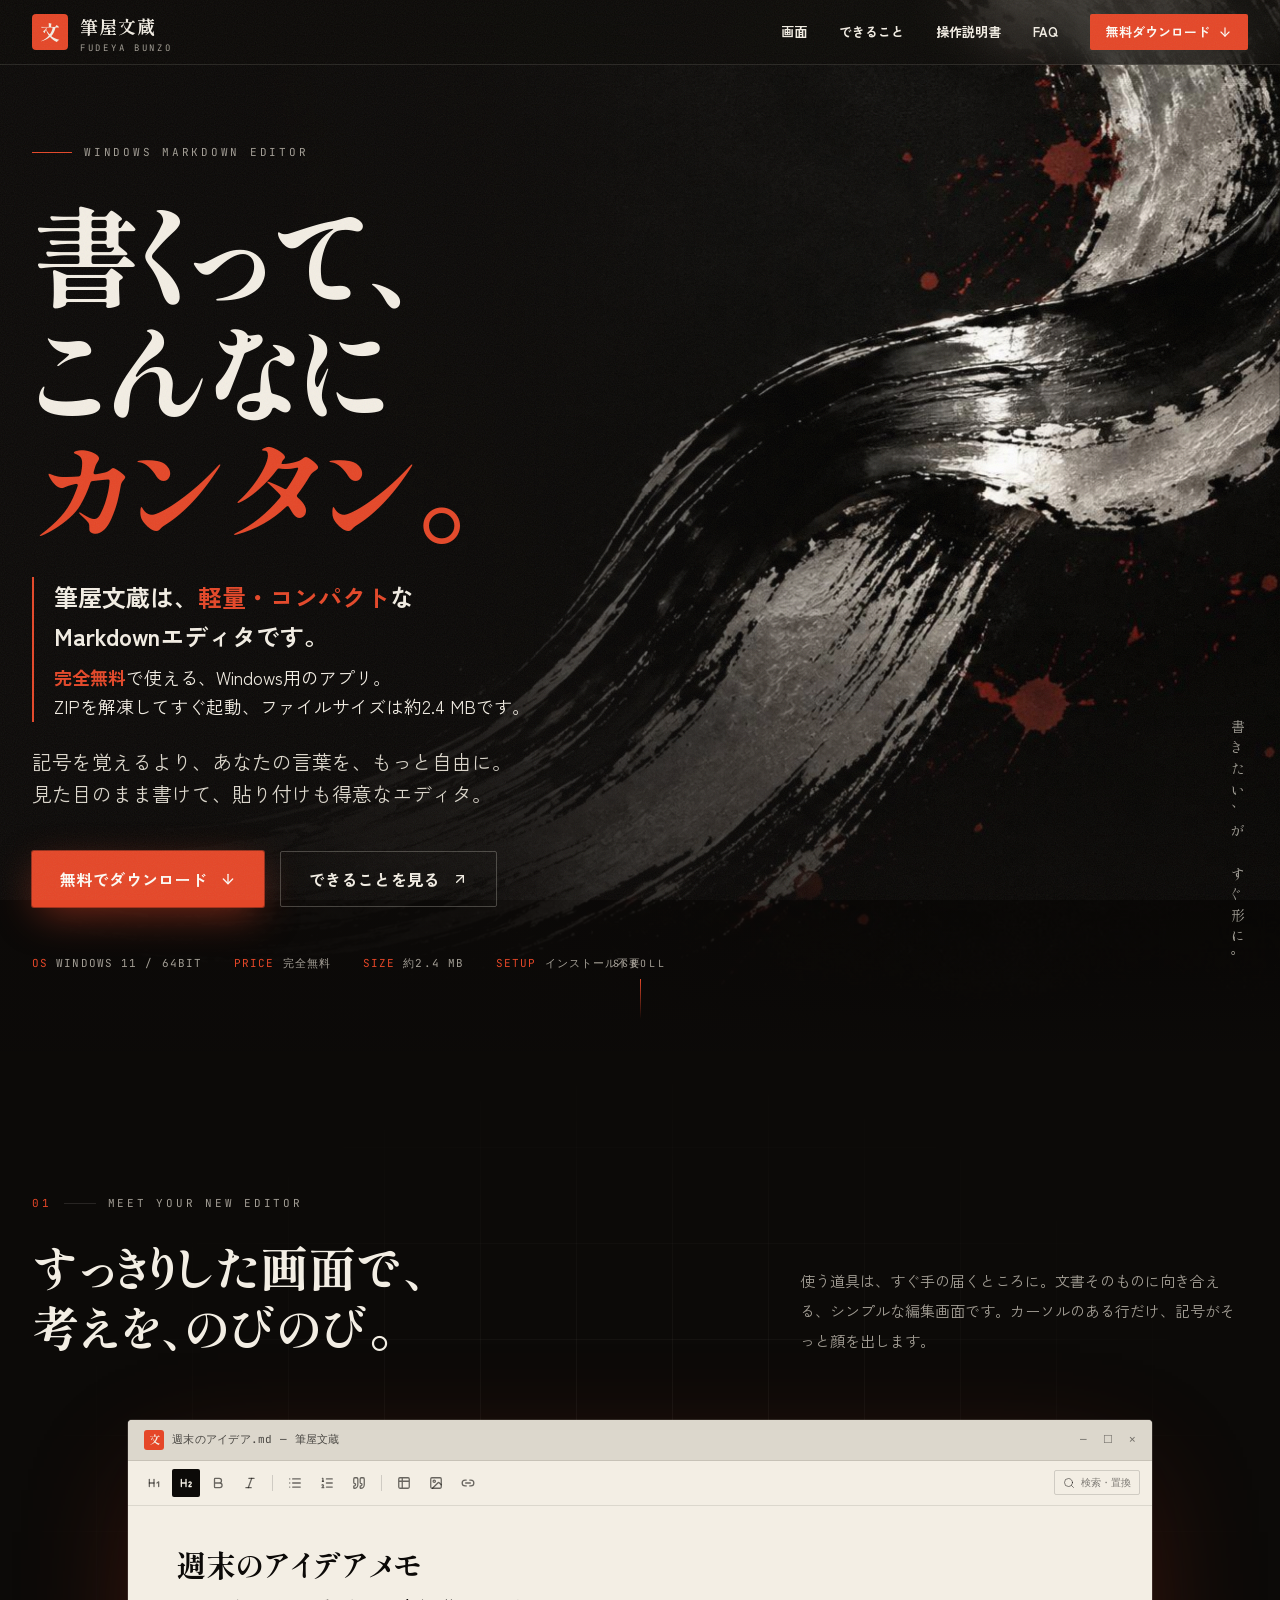
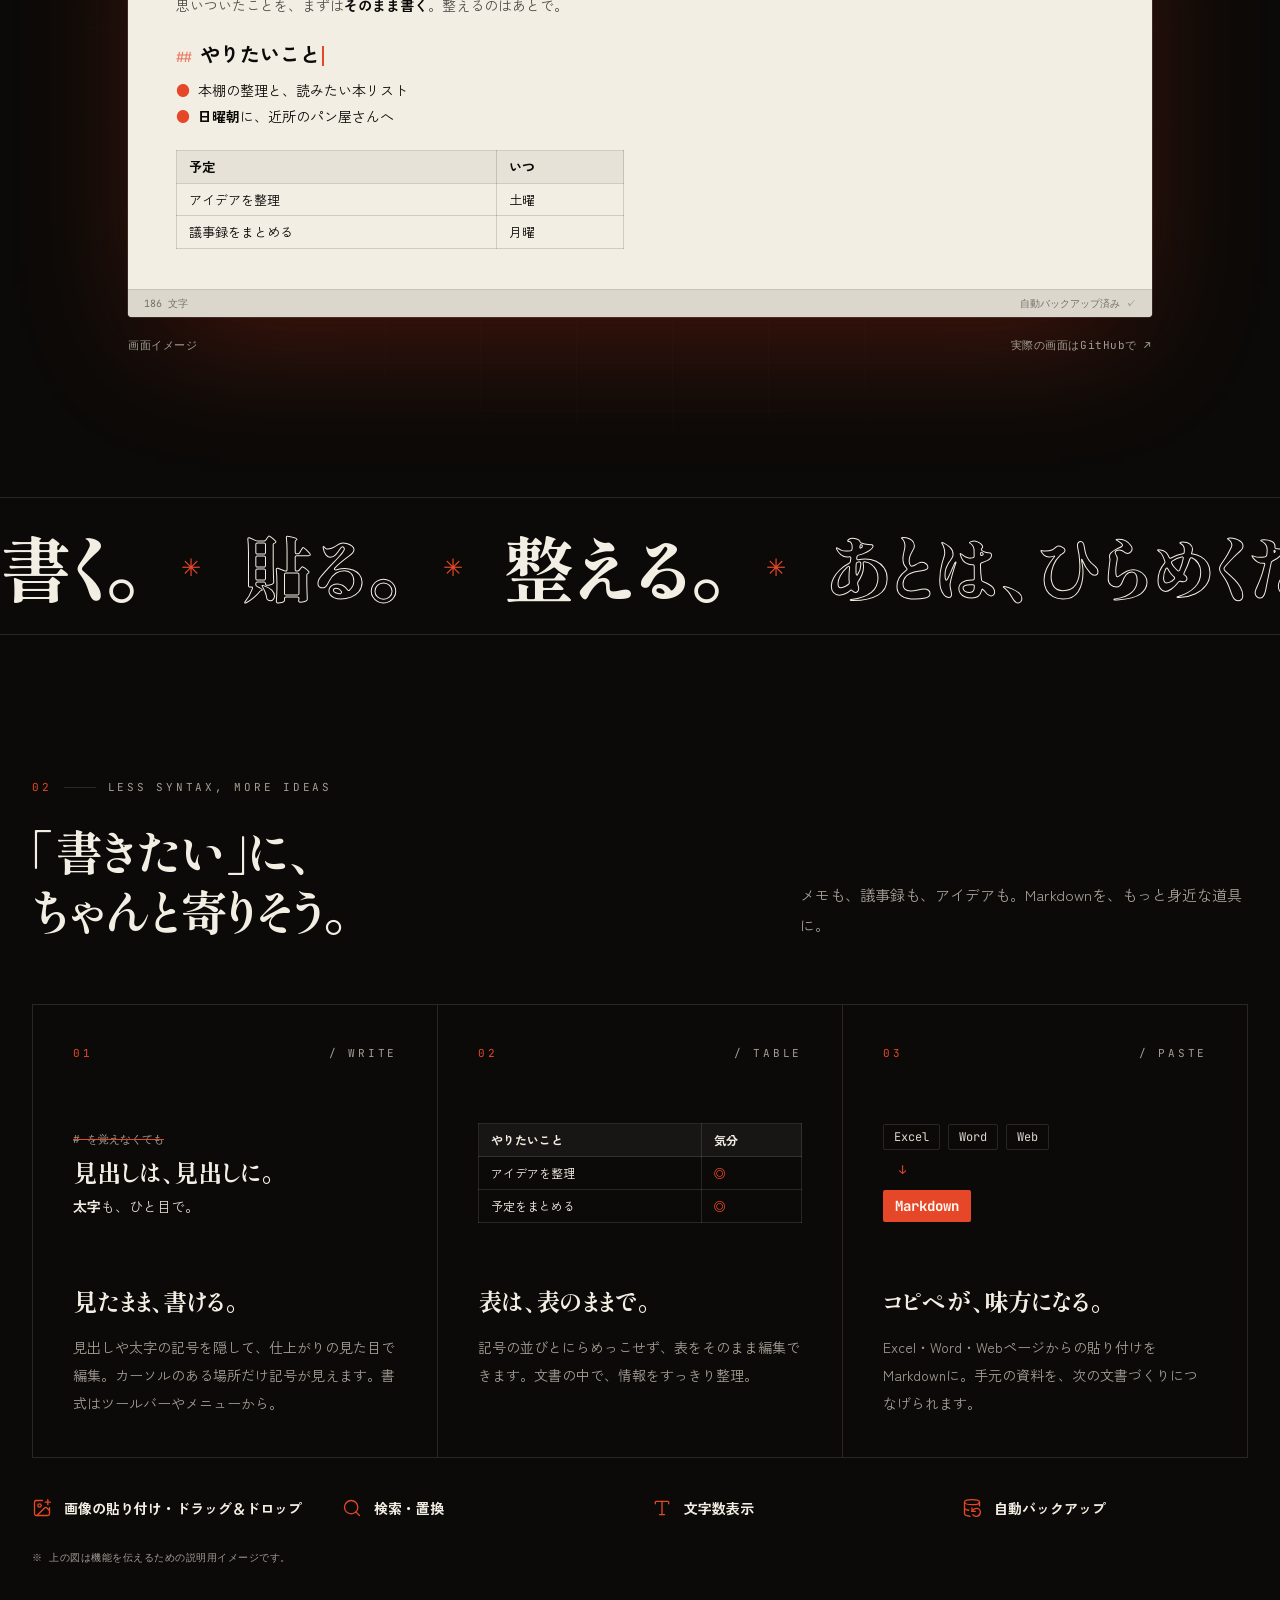
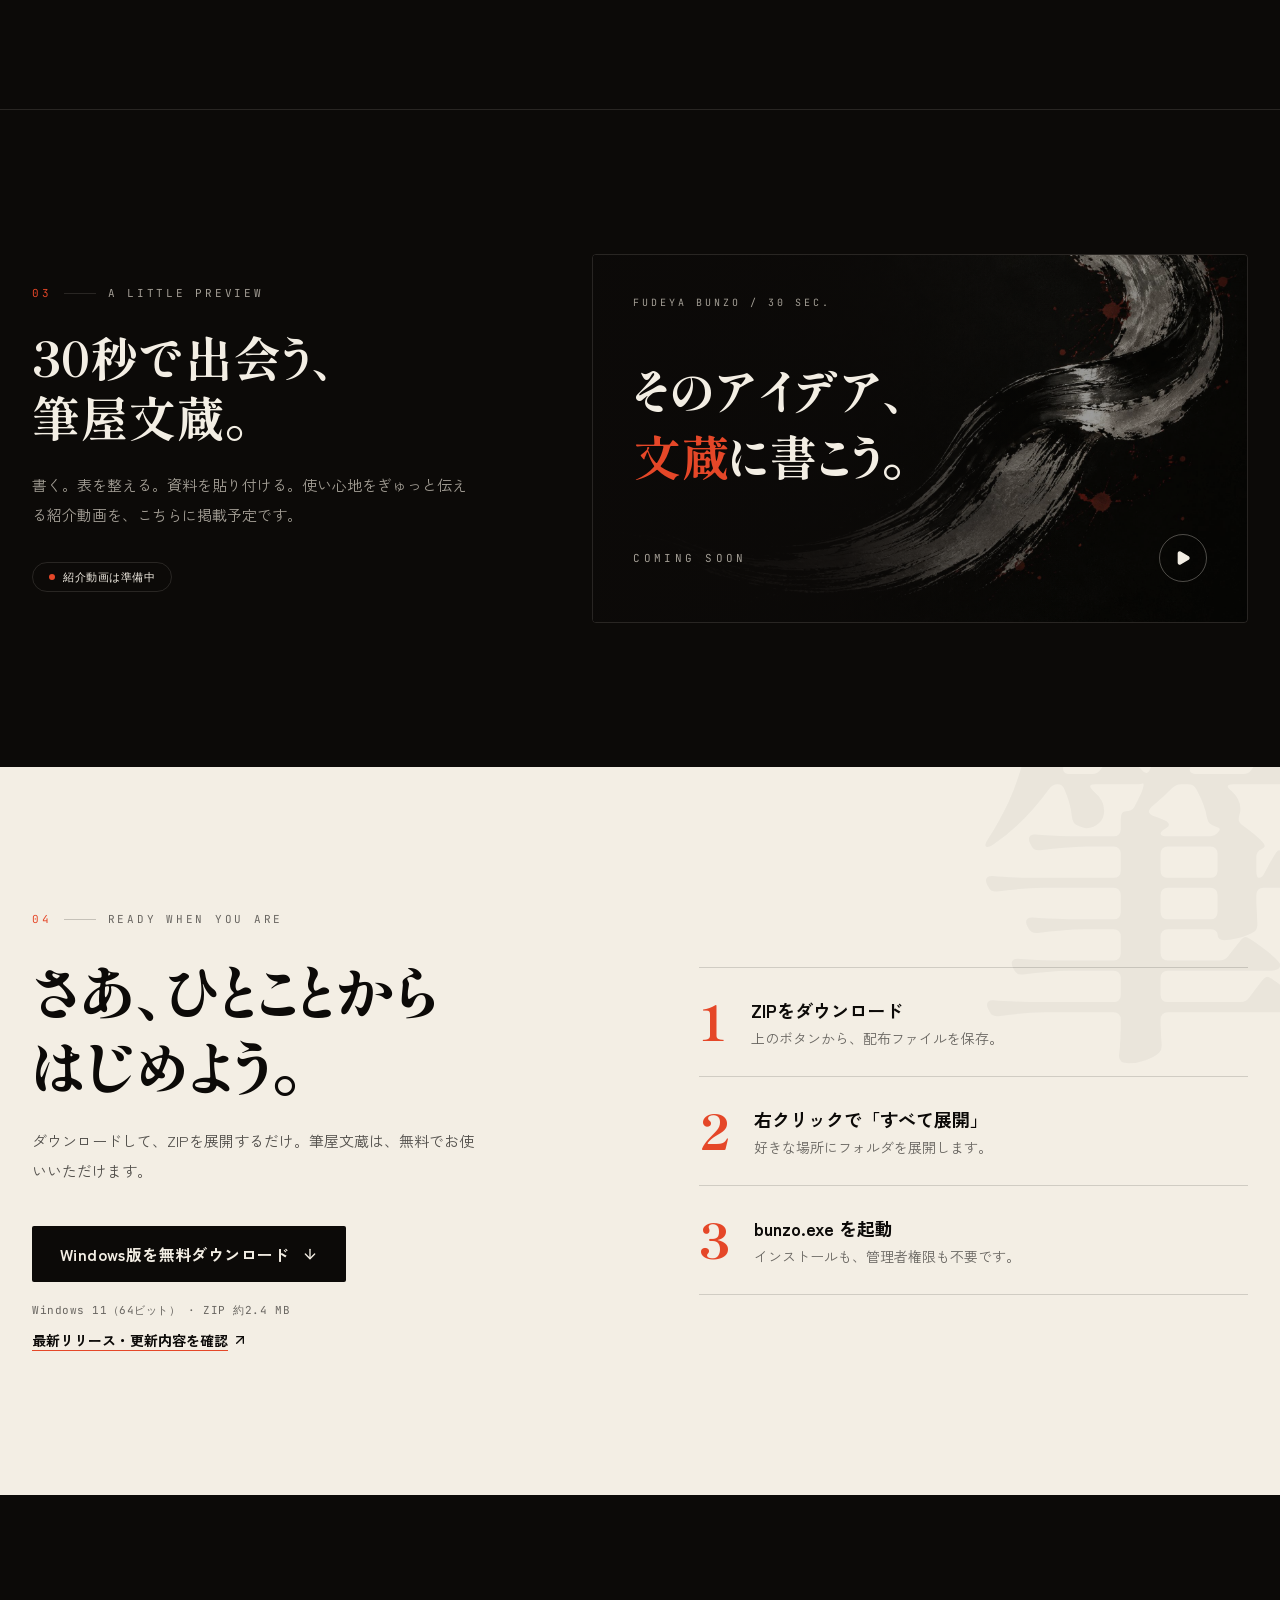
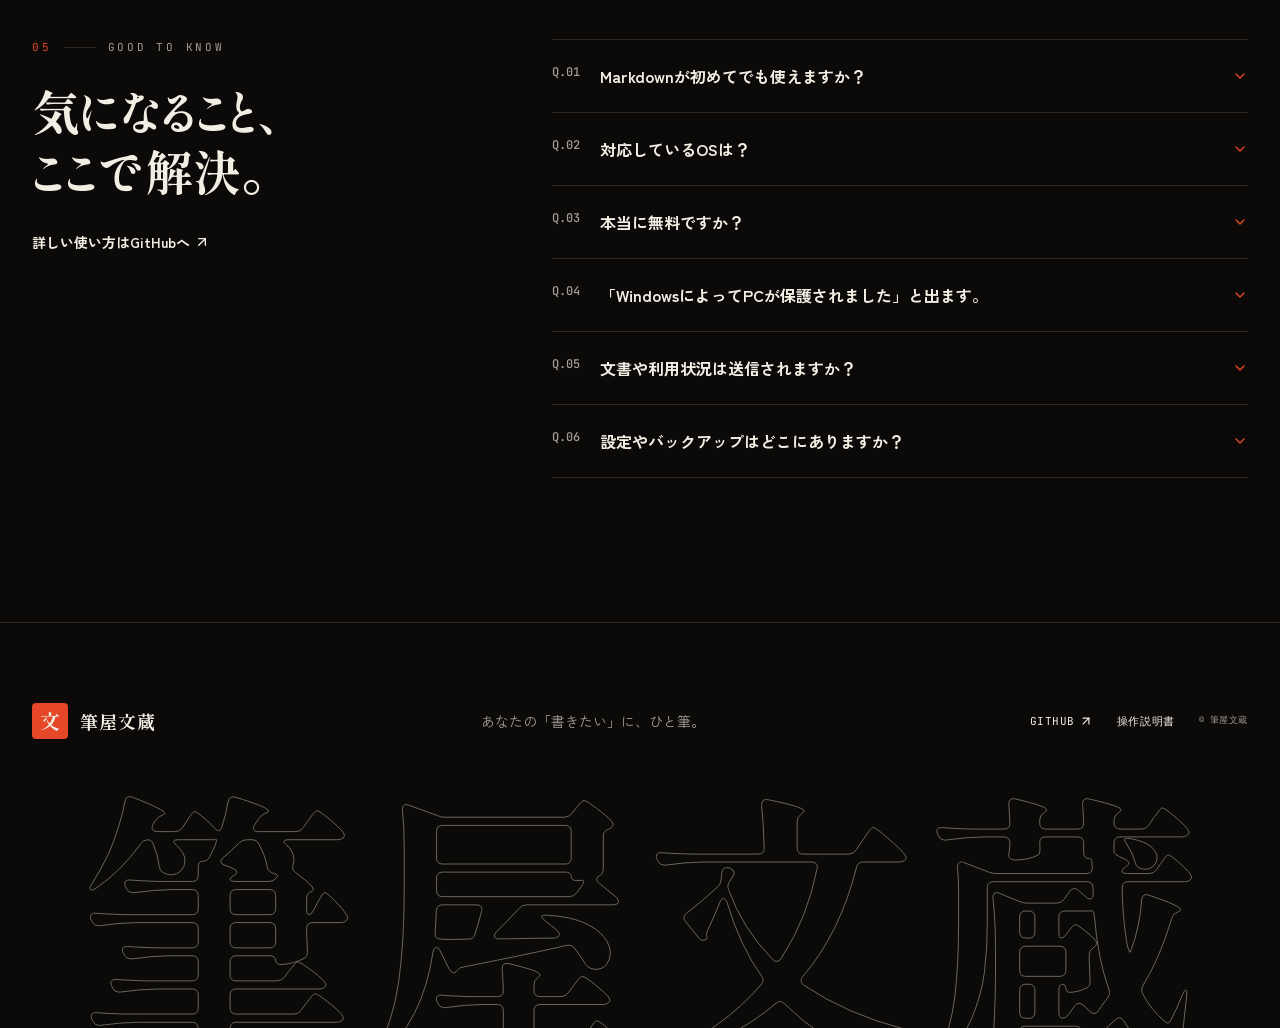
==== docs/index.html @ fbd4187f "Add HTML user guide and links from website" ====
<!DOCTYPE html>
<html lang="ja"><head><meta charset="utf-8"/><meta content="width=device-width, initial-scale=1" name="viewport"/><link as="image" fetchpriority="high" href="./assets/ink-stroke.jpg" rel="preload"/><link href="https://fonts.googleapis.com/css2?family=JetBrains+Mono:wght@400;500&amp;family=Shippori+Mincho+B1:wght@700;800&amp;family=Zen+Kaku+Gothic+New:wght@400;500;700&amp;display=swap" rel="stylesheet"/><link href="./assets/style.css" rel="stylesheet"/><title>筆屋文蔵｜書くって、こんなにカンタン。無料Windows Markdownエディタ</title><meta content="#141210" name="theme-color"/><meta content="軽量・コンパクトなMarkdownエディタ。完全無料のWindows 11用アプリで、記法を調べずに見た目のまま書けます。表をそのまま編集、Excel・Word・Webから貼り付け。インストール不要の筆屋文蔵。" name="description"/><meta content="筆屋文蔵｜書くって、こんなにカンタン。" property="og:title"/><meta content="記法を調べず、見た目のまま。無料のWindows Markdownエディタ。" property="og:description"/><meta content="website" property="og:type"/><meta content="ja_JP" property="og:locale"/><meta content="summary_large_image" name="twitter:card"/><link href="https://fonts.googleapis.com" rel="preconnect"/><link crossorigin="anonymous" href="https://fonts.gstatic.com" rel="preconnect"/><link href="./favicon.svg" rel="icon" type="image/svg+xml"/><script type="application/ld+json">{"@context":"https://schema.org","@type":"SoftwareApplication","name":"筆屋文蔵","applicationCategory":"ProductivityApplication","operatingSystem":"Windows 11 (64-bit)","offers":{"@type":"Offer","price":"0","priceCurrency":"JPY"},"downloadUrl":"https://github.com/yoken-taro/fudeya-bunzo/releases/latest","description":"Markdownの記法を調べずに、見た目のまま書けるWindows用エディタ"}</script><link rel="canonical" href="https://yoken-taro.github.io/fudeya-bunzo/"/><meta property="og:url" content="https://yoken-taro.github.io/fudeya-bunzo/"/></head><body><!--$--><div class="grain"><a class="absolute -top-20 left-4 z-[70] rounded-sm bg-primary px-4 py-2 text-primary-foreground focus:top-4" href="#main">本文へスキップ</a><header class="fixed inset-x-0 top-0 z-50 border-b border-border bg-background/70 backdrop-blur-xl"><div class="mx-auto flex h-16 max-w-7xl items-center justify-between px-5 sm:px-8"><a aria-label="筆屋文蔵 トップ" class="group flex items-center gap-3" href="#"><span class="grid size-9 place-items-center rounded-[4px] bg-shu font-display text-xl font-bold text-washi transition-transform group-hover:-rotate-6">文</span><span class="flex flex-col leading-none"><span class="font-display text-lg font-bold tracking-wider">筆屋文蔵</span><span class="mt-1 font-mono text-[9px] tracking-[0.3em] text-muted-foreground">FUDEYA BUNZO</span></span></a><nav aria-label="メインナビゲーション" class="flex items-center gap-8"><a class="group hidden flex-col items-center text-[13px] font-bold md:flex" href="#screen"><span class="transition-colors group-hover:text-shu">画面</span></a><a class="group hidden flex-col items-center text-[13px] font-bold md:flex" href="#features"><span class="transition-colors group-hover:text-shu">できること</span></a><a class="group hidden flex-col items-center text-[13px] font-bold md:flex" href="./manual.html"><span class="transition-colors group-hover:text-shu">操作説明書</span></a><a class="group hidden flex-col items-center text-[13px] font-bold md:flex" href="#faq"><span class="transition-colors group-hover:text-shu">FAQ</span></a><a class="flex items-center gap-2 rounded-sm bg-primary px-4 py-2 text-[13px] font-bold text-primary-foreground transition-colors hover:bg-shu-glow" href="#download">無料ダウンロード <svg aria-hidden="true" class="lucide lucide-arrow-down size-3.5" fill="none" height="24" stroke="currentColor" stroke-linecap="round" stroke-linejoin="round" stroke-width="2" viewbox="0 0 24 24" width="24" xmlns="http://www.w3.org/2000/svg"><path d="M12 5v14"></path><path d="m19 12-7 7-7-7"></path></svg></a></nav></div></header><main id="main"><section class="relative isolate flex min-h-[100svh] items-center overflow-hidden pt-16"><img alt="" class="absolute inset-0 -z-20 h-full w-full animate-ink-in object-cover object-[70%_50%] opacity-80" fetchpriority="high" height="1088" src="./assets/ink-stroke.jpg" width="1920"/><div class="absolute inset-0 -z-10 bg-fade-left"></div><div class="absolute inset-0 -z-10 bg-ink/50 md:hidden"></div><div class="absolute inset-0 -z-10 bg-fade-bottom"></div><div class="mx-auto grid w-full max-w-7xl grid-cols-1 gap-10 px-5 py-20 sm:px-8 lg:grid-cols-[1fr_auto]"><div class="max-w-3xl"><p class="flex animate-rise items-center gap-3 font-mono text-[11px] tracking-[0.25em] text-muted-foreground" style="animation-delay:0.1s"><span class="h-px w-10 bg-shu"></span>WINDOWS MARKDOWN EDITOR</p><h1 class="mt-8 animate-rise font-display text-[clamp(3rem,8.5vw,7.5rem)] font-extrabold leading-[1.08] tracking-tight" style="animation-delay:0.25s">書くって、<br/>こんなに<br/><span class="text-shu">カンタン。</span></h1><div class="mt-8 max-w-xl animate-rise border-l-2 border-shu pl-5" style="animation-delay:0.35s"><p class="text-xl font-bold leading-relaxed text-washi sm:text-2xl">筆屋文蔵は、<span class="text-shu">軽量・コンパクト</span>な<br class="hidden sm:block"/>Markdownエディタです。</p><p class="mt-2 break-keep text-base leading-relaxed text-washi sm:text-lg"><span class="font-bold text-shu">完全無料</span>で使える、Windows用のアプリ。<br class="hidden sm:block"/>ZIPを解凍してすぐ起動、ファイルサイズは<span class="whitespace-nowrap">約2.4 MB</span>です。</p></div><p class="mt-6 max-w-lg animate-rise text-lg leading-relaxed text-washi-dim sm:text-xl" style="animation-delay:0.45s">記号を覚えるより、あなたの言葉を、もっと自由に。<br class="hidden sm:block"/>見た目のまま書けて、貼り付けも得意なエディタ。</p><div class="mt-10 flex animate-rise flex-wrap items-center gap-4" style="animation-delay:0.6s"><a class="inline-flex items-center justify-center whitespace-nowrap cursor-pointer focus-visible:outline-none focus-visible:ring-1 focus-visible:ring-ring disabled:pointer-events-none disabled:opacity-50 disabled:cursor-not-allowed [&amp;_svg]:pointer-events-none [&amp;_svg]:size-4 [&amp;_svg]:shrink-0 bg-primary text-primary-foreground font-bold tracking-wide shadow-seal transition-all hover:-translate-y-0.5 hover:bg-shu-glow h-14 px-7 text-base gap-3 rounded-sm" href="#download">無料でダウンロード <svg aria-hidden="true" class="lucide lucide-arrow-down" fill="none" height="24" stroke="currentColor" stroke-linecap="round" stroke-linejoin="round" stroke-width="2" viewbox="0 0 24 24" width="24" xmlns="http://www.w3.org/2000/svg"><path d="M12 5v14"></path><path d="m19 12-7 7-7-7"></path></svg></a><a class="inline-flex items-center justify-center whitespace-nowrap cursor-pointer focus-visible:outline-none focus-visible:ring-1 focus-visible:ring-ring disabled:pointer-events-none disabled:opacity-50 disabled:cursor-not-allowed [&amp;_svg]:pointer-events-none [&amp;_svg]:size-4 [&amp;_svg]:shrink-0 border border-foreground/25 text-foreground font-bold tracking-wide transition-all hover:border-foreground hover:bg-foreground/5 h-14 px-7 text-base gap-3 rounded-sm" href="#features">できることを見る <svg aria-hidden="true" class="lucide lucide-arrow-up-right" fill="none" height="24" stroke="currentColor" stroke-linecap="round" stroke-linejoin="round" stroke-width="2" viewbox="0 0 24 24" width="24" xmlns="http://www.w3.org/2000/svg"><path d="M7 7h10v10"></path><path d="M7 17 17 7"></path></svg></a></div><dl class="mt-12 flex animate-rise flex-wrap gap-x-8 gap-y-3 font-mono text-[11px] tracking-widest text-muted-foreground" style="animation-delay:0.75s"><div class="flex gap-2"><dt class="text-shu">OS</dt><dd>WINDOWS 11 / 64BIT</dd></div><div class="flex gap-2"><dt class="text-shu">PRICE</dt><dd>完全無料</dd></div><div class="flex gap-2"><dt class="text-shu">SIZE</dt><dd>約2.4 MB</dd></div><div class="flex gap-2"><dt class="text-shu">SETUP</dt><dd>インストール不要</dd></div></dl></div><p aria-hidden="true" class="hidden animate-rise self-end font-display text-sm tracking-[0.5em] text-washi-dim/70 tategaki lg:block" style="animation-delay:1s">書きたい、が　すぐ形に。</p></div><a class="absolute bottom-8 left-1/2 hidden -translate-x-1/2 flex-col items-center gap-2 font-mono text-[10px] tracking-[0.3em] text-muted-foreground sm:flex" href="#screen">SCROLL<span class="h-10 w-px bg-gradient-to-b from-shu to-transparent"></span></a></section><section class="relative overflow-hidden py-28 sm:py-36" id="screen"><div class="absolute inset-0 -z-10 bg-grid opacity-60 [mask-image:radial-gradient(ellipse_at_center,black,transparent_70%)]"></div><div class="mx-auto max-w-7xl px-5 sm:px-8"><div class="reveal grid gap-8 lg:grid-cols-2 lg:items-end"><div><p class="flex items-center gap-3 font-mono text-[11px] tracking-[0.25em] text-muted-foreground"><span class="text-shu">01</span><span class="h-px w-8 bg-border"></span>MEET YOUR NEW EDITOR</p><h2 class="mt-6 font-display text-4xl font-bold leading-tight sm:text-5xl">すっきりした画面で、<br/>考えを、のびのび。</h2></div><p class="max-w-md text-[15px] leading-loose text-muted-foreground lg:justify-self-end">使う道具は、すぐ手の届くところに。文書そのものに向き合える、シンプルな編集画面です。カーソルのある行だけ、記号がそっと顔を出します。</p></div><figure class="reveal mx-auto mt-16 max-w-5xl"><div aria-label="筆屋文蔵の編集画面イメージ。見出し・太字・箇条書き・表を見たままの姿で編集している様子" class="overflow-hidden rounded-md bg-washi text-ink shadow-window" role="img"><div class="flex items-center justify-between border-b border-ink/10 bg-washi-dim px-4 py-2.5"><div class="flex items-center gap-2"><span class="grid size-5 place-items-center rounded-[3px] bg-shu font-display text-[11px] font-bold text-washi">文</span><span class="font-mono text-[11px] tracking-wide text-ink/70">週末のアイデア.md — 筆屋文蔵</span></div><div aria-hidden="true" class="flex gap-4 font-mono text-[11px] text-ink/50"><span>—</span><span>☐</span><span>✕</span></div></div><div aria-hidden="true" class="flex items-center gap-1 border-b border-ink/10 px-3 py-2"><span class="grid size-7 place-items-center rounded-sm text-ink/60"><svg aria-hidden="true" class="lucide lucide-heading1 lucide-heading-1 size-3.5" fill="none" height="24" stroke="currentColor" stroke-linecap="round" stroke-linejoin="round" stroke-width="2.2" viewbox="0 0 24 24" width="24" xmlns="http://www.w3.org/2000/svg"><path d="M4 12h8"></path><path d="M4 18V6"></path><path d="M12 18V6"></path><path d="m17 12 3-2v8"></path></svg></span><span class="grid size-7 place-items-center rounded-sm bg-ink text-washi"><svg aria-hidden="true" class="lucide lucide-heading2 lucide-heading-2 size-3.5" fill="none" height="24" stroke="currentColor" stroke-linecap="round" stroke-linejoin="round" stroke-width="2.2" viewbox="0 0 24 24" width="24" xmlns="http://www.w3.org/2000/svg"><path d="M4 12h8"></path><path d="M4 18V6"></path><path d="M12 18V6"></path><path d="M21 18h-4c0-4 4-3 4-6 0-1.5-2-2.5-4-1"></path></svg></span><span class="grid size-7 place-items-center rounded-sm text-ink/60"><svg aria-hidden="true" class="lucide lucide-bold size-3.5" fill="none" height="24" stroke="currentColor" stroke-linecap="round" stroke-linejoin="round" stroke-width="2.2" viewbox="0 0 24 24" width="24" xmlns="http://www.w3.org/2000/svg"><path d="M6 12h9a4 4 0 0 1 0 8H7a1 1 0 0 1-1-1V5a1 1 0 0 1 1-1h7a4 4 0 0 1 0 8"></path></svg></span><span class="grid size-7 place-items-center rounded-sm text-ink/60"><svg aria-hidden="true" class="lucide lucide-italic size-3.5" fill="none" height="24" stroke="currentColor" stroke-linecap="round" stroke-linejoin="round" stroke-width="2.2" viewbox="0 0 24 24" width="24" xmlns="http://www.w3.org/2000/svg"><line x1="19" x2="10" y1="4" y2="4"></line><line x1="14" x2="5" y1="20" y2="20"></line><line x1="15" x2="9" y1="4" y2="20"></line></svg></span><span class="mx-1 h-4 w-px bg-ink/15"></span><span class="grid size-7 place-items-center rounded-sm text-ink/60"><svg aria-hidden="true" class="lucide lucide-list size-3.5" fill="none" height="24" stroke="currentColor" stroke-linecap="round" stroke-linejoin="round" stroke-width="2.2" viewbox="0 0 24 24" width="24" xmlns="http://www.w3.org/2000/svg"><path d="M3 5h.01"></path><path d="M3 12h.01"></path><path d="M3 19h.01"></path><path d="M8 5h13"></path><path d="M8 12h13"></path><path d="M8 19h13"></path></svg></span><span class="grid size-7 place-items-center rounded-sm text-ink/60"><svg aria-hidden="true" class="lucide lucide-list-ordered size-3.5" fill="none" height="24" stroke="currentColor" stroke-linecap="round" stroke-linejoin="round" stroke-width="2.2" viewbox="0 0 24 24" width="24" xmlns="http://www.w3.org/2000/svg"><path d="M11 5h10"></path><path d="M11 12h10"></path><path d="M11 19h10"></path><path d="M4 4h1v5"></path><path d="M4 9h2"></path><path d="M6.5 20H3.4c0-1 2.6-1.925 2.6-3.5a1.5 1.5 0 0 0-2.6-1.02"></path></svg></span><span class="grid size-7 place-items-center rounded-sm text-ink/60"><svg aria-hidden="true" class="lucide lucide-quote size-3.5" fill="none" height="24" stroke="currentColor" stroke-linecap="round" stroke-linejoin="round" stroke-width="2.2" viewbox="0 0 24 24" width="24" xmlns="http://www.w3.org/2000/svg"><path d="M16 3a2 2 0 0 0-2 2v6a2 2 0 0 0 2 2 1 1 0 0 1 1 1v1a2 2 0 0 1-2 2 1 1 0 0 0-1 1v2a1 1 0 0 0 1 1 6 6 0 0 0 6-6V5a2 2 0 0 0-2-2z"></path><path d="M5 3a2 2 0 0 0-2 2v6a2 2 0 0 0 2 2 1 1 0 0 1 1 1v1a2 2 0 0 1-2 2 1 1 0 0 0-1 1v2a1 1 0 0 0 1 1 6 6 0 0 0 6-6V5a2 2 0 0 0-2-2z"></path></svg></span><span class="mx-1 h-4 w-px bg-ink/15"></span><span class="grid size-7 place-items-center rounded-sm text-ink/60"><svg aria-hidden="true" class="lucide lucide-table2 lucide-table-2 size-3.5" fill="none" height="24" stroke="currentColor" stroke-linecap="round" stroke-linejoin="round" stroke-width="2.2" viewbox="0 0 24 24" width="24" xmlns="http://www.w3.org/2000/svg"><path d="M9 3H5a2 2 0 0 0-2 2v4m6-6h10a2 2 0 0 1 2 2v4M9 3v18m0 0h10a2 2 0 0 0 2-2V9M9 21H5a2 2 0 0 1-2-2V9m0 0h18"></path></svg></span><span class="grid size-7 place-items-center rounded-sm text-ink/60"><svg aria-hidden="true" class="lucide lucide-image size-3.5" fill="none" height="24" stroke="currentColor" stroke-linecap="round" stroke-linejoin="round" stroke-width="2.2" viewbox="0 0 24 24" width="24" xmlns="http://www.w3.org/2000/svg"><rect height="18" rx="2" ry="2" width="18" x="3" y="3"></rect><circle cx="9" cy="9" r="2"></circle><path d="m21 15-3.086-3.086a2 2 0 0 0-2.828 0L6 21"></path></svg></span><span class="grid size-7 place-items-center rounded-sm text-ink/60"><svg aria-hidden="true" class="lucide lucide-link2 lucide-link-2 size-3.5" fill="none" height="24" stroke="currentColor" stroke-linecap="round" stroke-linejoin="round" stroke-width="2.2" viewbox="0 0 24 24" width="24" xmlns="http://www.w3.org/2000/svg"><path d="M9 17H7A5 5 0 0 1 7 7h2"></path><path d="M15 7h2a5 5 0 1 1 0 10h-2"></path><line x1="8" x2="16" y1="12" y2="12"></line></svg></span><span class="ml-auto flex items-center gap-1.5 whitespace-nowrap rounded-sm border border-ink/15 px-2 py-1 font-mono text-[10px] text-ink/50"><svg aria-hidden="true" class="lucide lucide-search size-3" fill="none" height="24" stroke="currentColor" stroke-linecap="round" stroke-linejoin="round" stroke-width="2" viewbox="0 0 24 24" width="24" xmlns="http://www.w3.org/2000/svg"><path d="m21 21-4.34-4.34"></path><circle cx="11" cy="11" r="8"></circle></svg> <span class="hidden sm:inline">検索・置換</span></span></div><div aria-hidden="true" class="px-6 py-7 sm:px-12 sm:py-10"><p class="font-display text-2xl font-bold sm:text-3xl">週末のアイデアメモ</p><p class="mt-3 text-[13px] leading-relaxed text-ink/70 sm:text-sm">思いついたことを、まずは<b class="text-ink">そのまま書く</b>。整えるのはあとで。</p><p class="mt-6 flex items-baseline gap-2 text-lg font-bold sm:text-xl"><span class="font-mono text-sm font-medium text-shu/70">##</span><span>やりたいこと<span class="ml-0.5 inline-block h-5 w-[2px] translate-y-1 animate-caret bg-shu"></span></span></p><ul class="mt-3 space-y-1.5 text-[13px] sm:text-sm"><li class="flex gap-2"><span class="text-shu">●</span> 本棚の整理と、読みたい本リスト</li><li class="flex gap-2"><span class="text-shu">●</span><span><b>日曜朝</b>に、近所のパン屋さんへ</span></li></ul><table class="mt-6 w-full max-w-md border-collapse text-left text-[12px] sm:text-[13px]"><thead><tr class="bg-ink/5"><th class="border border-ink/15 px-3 py-1.5 font-bold">予定</th><th class="border border-ink/15 px-3 py-1.5 font-bold">いつ</th></tr></thead><tbody><tr><td class="border border-ink/15 px-3 py-1.5">アイデアを整理</td><td class="border border-ink/15 px-3 py-1.5">土曜</td></tr><tr><td class="border border-ink/15 px-3 py-1.5">議事録をまとめる</td><td class="border border-ink/15 px-3 py-1.5">月曜</td></tr></tbody></table></div><div aria-hidden="true" class="flex justify-between border-t border-ink/10 bg-washi-dim px-4 py-1.5 font-mono text-[10px] text-ink/50"><span>186 文字</span><span>自動バックアップ済み ✓</span></div></div><figcaption class="mt-5 flex flex-wrap justify-between gap-2 font-mono text-[11px] tracking-wider text-muted-foreground"><span>画面イメージ</span><a class="hover:text-shu" href="https://github.com/yoken-taro/fudeya-bunzo#readme" rel="noopener" target="_blank">実際の画面はGitHubで ↗</a></figcaption></figure></div></section><div aria-label="筆屋文蔵の特徴：書く。貼る。整える。あとは、ひらめくだけ。" class="overflow-hidden border-y border-border py-8"><div aria-hidden="true" class="flex w-max animate-marquee items-center gap-10 whitespace-nowrap"><span class="flex items-center gap-10"><span class="font-display text-5xl font-extrabold sm:text-7xl text-foreground">書く。</span><span class="text-2xl text-shu">✳</span></span><span class="flex items-center gap-10"><span class="font-display text-5xl font-extrabold sm:text-7xl text-outline">貼る。</span><span class="text-2xl text-shu">✳</span></span><span class="flex items-center gap-10"><span class="font-display text-5xl font-extrabold sm:text-7xl text-foreground">整える。</span><span class="text-2xl text-shu">✳</span></span><span class="flex items-center gap-10"><span class="font-display text-5xl font-extrabold sm:text-7xl text-outline">あとは、ひらめくだけ。</span><span class="text-2xl text-shu">✳</span></span><span class="flex items-center gap-10"><span class="font-display text-5xl font-extrabold sm:text-7xl text-foreground">書く。</span><span class="text-2xl text-shu">✳</span></span><span class="flex items-center gap-10"><span class="font-display text-5xl font-extrabold sm:text-7xl text-outline">貼る。</span><span class="text-2xl text-shu">✳</span></span><span class="flex items-center gap-10"><span class="font-display text-5xl font-extrabold sm:text-7xl text-foreground">整える。</span><span class="text-2xl text-shu">✳</span></span><span class="flex items-center gap-10"><span class="font-display text-5xl font-extrabold sm:text-7xl text-outline">あとは、ひらめくだけ。</span><span class="text-2xl text-shu">✳</span></span><span class="flex items-center gap-10"><span class="font-display text-5xl font-extrabold sm:text-7xl text-foreground">書く。</span><span class="text-2xl text-shu">✳</span></span><span class="flex items-center gap-10"><span class="font-display text-5xl font-extrabold sm:text-7xl text-outline">貼る。</span><span class="text-2xl text-shu">✳</span></span><span class="flex items-center gap-10"><span class="font-display text-5xl font-extrabold sm:text-7xl text-foreground">整える。</span><span class="text-2xl text-shu">✳</span></span><span class="flex items-center gap-10"><span class="font-display text-5xl font-extrabold sm:text-7xl text-outline">あとは、ひらめくだけ。</span><span class="text-2xl text-shu">✳</span></span><span class="flex items-center gap-10"><span class="font-display text-5xl font-extrabold sm:text-7xl text-foreground">書く。</span><span class="text-2xl text-shu">✳</span></span><span class="flex items-center gap-10"><span class="font-display text-5xl font-extrabold sm:text-7xl text-outline">貼る。</span><span class="text-2xl text-shu">✳</span></span><span class="flex items-center gap-10"><span class="font-display text-5xl font-extrabold sm:text-7xl text-foreground">整える。</span><span class="text-2xl text-shu">✳</span></span><span class="flex items-center gap-10"><span class="font-display text-5xl font-extrabold sm:text-7xl text-outline">あとは、ひらめくだけ。</span><span class="text-2xl text-shu">✳</span></span></div></div><section class="py-28 sm:py-36" id="features"><div class="mx-auto max-w-7xl px-5 sm:px-8"><div class="reveal grid gap-8 lg:grid-cols-2 lg:items-end"><div><p class="flex items-center gap-3 font-mono text-[11px] tracking-[0.25em] text-muted-foreground"><span class="text-shu">02</span><span class="h-px w-8 bg-border"></span>LESS SYNTAX, MORE IDEAS</p><h2 class="mt-6 font-display text-4xl font-bold leading-tight sm:text-5xl">「書きたい」に、<br/>ちゃんと寄りそう。</h2></div><p class="max-w-md text-[15px] leading-loose text-muted-foreground lg:justify-self-end">メモも、議事録も、アイデアも。Markdownを、もっと身近な道具に。</p></div><div class="mt-16 grid border-l border-t border-border md:grid-cols-3"><article class="reveal group relative flex flex-col border-b border-r border-border p-8 transition-colors hover:bg-card sm:p-10"><div class="flex items-center justify-between font-mono text-[11px] tracking-[0.25em]"><span class="text-shu">01</span><span class="text-muted-foreground">/ <!-- -->WRITE</span></div><div class="my-10 flex min-h-36 items-center"><div class="space-y-2"><p class="font-mono text-[11px] text-muted-foreground line-through decoration-shu"># を覚えなくても</p><p class="font-display text-2xl font-bold">見出しは、見出しに。</p><p class="text-sm text-washi-dim"><b class="text-foreground">太字</b>も、ひと目で。</p></div></div><h3 class="font-display text-2xl font-bold">見たまま、書ける。</h3><p class="mt-4 text-sm leading-loose text-muted-foreground">見出しや太字の記号を隠して、仕上がりの見た目で編集。カーソルのある場所だけ記号が見えます。書式はツールバーやメニューから。</p><span class="absolute inset-x-0 top-0 h-px origin-left scale-x-0 bg-shu transition-transform duration-500 group-hover:scale-x-100"></span></article><article class="reveal group relative flex flex-col border-b border-r border-border p-8 transition-colors hover:bg-card sm:p-10"><div class="flex items-center justify-between font-mono text-[11px] tracking-[0.25em]"><span class="text-shu">02</span><span class="text-muted-foreground">/ <!-- -->TABLE</span></div><div class="my-10 flex min-h-36 items-center"><table class="w-full border-collapse text-left text-xs"><thead><tr><th class="border border-border bg-foreground/5 px-3 py-2">やりたいこと</th><th class="border border-border bg-foreground/5 px-3 py-2">気分</th></tr></thead><tbody><tr><td class="border border-border px-3 py-2">アイデアを整理</td><td class="border border-border px-3 py-2 text-shu">◎</td></tr><tr><td class="border border-border px-3 py-2">予定をまとめる</td><td class="border border-border px-3 py-2 text-shu">◎</td></tr></tbody></table></div><h3 class="font-display text-2xl font-bold">表は、表のままで。</h3><p class="mt-4 text-sm leading-loose text-muted-foreground">記号の並びとにらめっこせず、表をそのまま編集できます。文書の中で、情報をすっきり整理。</p><span class="absolute inset-x-0 top-0 h-px origin-left scale-x-0 bg-shu transition-transform duration-500 group-hover:scale-x-100"></span></article><article class="reveal group relative flex flex-col border-b border-r border-border p-8 transition-colors hover:bg-card sm:p-10"><div class="flex items-center justify-between font-mono text-[11px] tracking-[0.25em]"><span class="text-shu">03</span><span class="text-muted-foreground">/ <!-- -->PASTE</span></div><div class="my-10 flex min-h-36 items-center"><div class="flex flex-col items-start gap-3 font-mono text-xs"><div class="flex gap-2"><span class="rounded-sm border border-border px-2.5 py-1 text-washi-dim">Excel</span><span class="rounded-sm border border-border px-2.5 py-1 text-washi-dim">Word</span><span class="rounded-sm border border-border px-2.5 py-1 text-washi-dim">Web</span></div><span class="pl-4 text-shu">↓</span><span class="rounded-sm bg-shu px-3 py-1.5 text-sm font-bold text-primary-foreground">Markdown</span></div></div><h3 class="font-display text-2xl font-bold">コピペが、味方になる。</h3><p class="mt-4 text-sm leading-loose text-muted-foreground">Excel・Word・Webページからの貼り付けをMarkdownに。手元の資料を、次の文書づくりにつなげられます。</p><span class="absolute inset-x-0 top-0 h-px origin-left scale-x-0 bg-shu transition-transform duration-500 group-hover:scale-x-100"></span></article></div><ul class="mt-10 grid grid-cols-2 gap-6 md:grid-cols-4"><li class="flex items-center gap-3 text-sm font-bold"><svg aria-hidden="true" class="lucide lucide-image-plus size-5 shrink-0 text-shu" fill="none" height="24" stroke="currentColor" stroke-linecap="round" stroke-linejoin="round" stroke-width="1.6" viewbox="0 0 24 24" width="24" xmlns="http://www.w3.org/2000/svg"><path d="M16 5h6"></path><path d="M19 2v6"></path><path d="M21 11.5V19a2 2 0 0 1-2 2H5a2 2 0 0 1-2-2V5a2 2 0 0 1 2-2h7.5"></path><path d="m21 15-3.086-3.086a2 2 0 0 0-2.828 0L6 21"></path><circle cx="9" cy="9" r="2"></circle></svg>画像の貼り付け・ドラッグ＆ドロップ</li><li class="flex items-center gap-3 text-sm font-bold"><svg aria-hidden="true" class="lucide lucide-search size-5 shrink-0 text-shu" fill="none" height="24" stroke="currentColor" stroke-linecap="round" stroke-linejoin="round" stroke-width="1.6" viewbox="0 0 24 24" width="24" xmlns="http://www.w3.org/2000/svg"><path d="m21 21-4.34-4.34"></path><circle cx="11" cy="11" r="8"></circle></svg>検索・置換</li><li class="flex items-center gap-3 text-sm font-bold"><svg aria-hidden="true" class="lucide lucide-type size-5 shrink-0 text-shu" fill="none" height="24" stroke="currentColor" stroke-linecap="round" stroke-linejoin="round" stroke-width="1.6" viewbox="0 0 24 24" width="24" xmlns="http://www.w3.org/2000/svg"><path d="M12 4v16"></path><path d="M4 7V5a1 1 0 0 1 1-1h14a1 1 0 0 1 1 1v2"></path><path d="M9 20h6"></path></svg>文字数表示</li><li class="flex items-center gap-3 text-sm font-bold"><svg aria-hidden="true" class="lucide lucide-database-backup size-5 shrink-0 text-shu" fill="none" height="24" stroke="currentColor" stroke-linecap="round" stroke-linejoin="round" stroke-width="1.6" viewbox="0 0 24 24" width="24" xmlns="http://www.w3.org/2000/svg"><ellipse cx="12" cy="5" rx="9" ry="3"></ellipse><path d="M3 12a9 3 0 0 0 5 2.69"></path><path d="M21 9.3V5"></path><path d="M3 5v14a9 3 0 0 0 6.47 2.88"></path><path d="M12 12v4h4"></path><path d="M13 20a5 5 0 0 0 9-3 4.5 4.5 0 0 0-4.5-4.5c-1.33 0-2.54.54-3.41 1.41L12 16"></path></svg>自動バックアップ</li></ul><p class="mt-8 font-mono text-[10px] tracking-wider text-muted-foreground">※ 上の図は機能を伝えるための説明用イメージです。</p></div></section><section class="border-t border-border py-28 sm:py-36" id="movie"><div class="mx-auto grid max-w-7xl items-center gap-14 px-5 sm:px-8 lg:grid-cols-[1fr_1.3fr]"><div class="reveal"><p class="flex items-center gap-3 font-mono text-[11px] tracking-[0.25em] text-muted-foreground"><span class="text-shu">03</span><span class="h-px w-8 bg-border"></span>A LITTLE PREVIEW</p><h2 class="mt-6 font-display text-4xl font-bold leading-tight sm:text-5xl">30秒で出会う、<br/>筆屋文蔵。</h2><p class="mt-6 max-w-md text-[15px] leading-loose text-muted-foreground">書く。表を整える。資料を貼り付ける。使い心地をぎゅっと伝える紹介動画を、こちらに掲載予定です。</p><span class="mt-8 inline-flex items-center gap-2 rounded-full border border-border px-4 py-1.5 font-mono text-[11px] tracking-wider"><span class="size-1.5 animate-pulse rounded-full bg-shu"></span> 紹介動画は準備中</span></div><div aria-label="30秒紹介動画の掲載予定スペース" class="reveal relative isolate aspect-video overflow-hidden rounded-md border border-border" role="img"><img alt="" class="absolute inset-0 -z-10 h-full w-full object-cover opacity-60" height="1088" loading="lazy" src="./assets/ink-stroke.jpg" width="1920"/><div class="absolute inset-0 -z-10 bg-fade-left"></div><div class="flex h-full flex-col justify-between p-6 sm:p-10"><span class="font-mono text-[10px] tracking-[0.3em] text-muted-foreground">FUDEYA BUNZO / 30 SEC.</span><p class="font-display text-3xl font-extrabold leading-snug sm:text-5xl">そのアイデア、<br/><span class="text-shu">文蔵</span>に書こう。</p><div class="flex items-center justify-between font-mono text-[11px] tracking-[0.3em] text-muted-foreground"><span>COMING SOON</span><span class="grid size-12 place-items-center rounded-full border border-foreground/30 text-foreground"><svg aria-hidden="true" class="lucide lucide-play size-4 fill-current" fill="none" height="24" stroke="currentColor" stroke-linecap="round" stroke-linejoin="round" stroke-width="2" viewbox="0 0 24 24" width="24" xmlns="http://www.w3.org/2000/svg"><path d="M5 5a2 2 0 0 1 3.008-1.728l11.997 6.998a2 2 0 0 1 .003 3.458l-12 7A2 2 0 0 1 5 19z"></path></svg></span></div></div></div></div></section><section class="relative overflow-hidden bg-washi py-28 text-ink sm:py-36" id="download"><span aria-hidden="true" class="pointer-events-none absolute -right-10 -top-16 select-none font-display text-[22rem] font-extrabold leading-none text-ink/[0.04]">筆</span><div class="relative mx-auto grid max-w-7xl gap-16 px-5 sm:px-8 lg:grid-cols-[1.1fr_1fr] lg:items-center"><div class="reveal"><p class="flex items-center gap-3 font-mono text-[11px] tracking-[0.25em] text-ink/60"><span class="text-shu">04</span><span class="h-px w-8 bg-ink/20"></span>READY WHEN YOU ARE</p><h2 class="mt-6 font-display text-5xl font-extrabold leading-tight sm:text-6xl">さあ、ひとことから<br/>はじめよう。</h2><p class="mt-6 max-w-md text-[15px] leading-loose text-ink/70">ダウンロードして、ZIPを展開するだけ。筆屋文蔵は、無料でお使いいただけます。</p><a class="inline-flex items-center justify-center whitespace-nowrap cursor-pointer focus-visible:outline-none focus-visible:ring-1 focus-visible:ring-ring disabled:pointer-events-none disabled:opacity-50 disabled:cursor-not-allowed [&amp;_svg]:pointer-events-none [&amp;_svg]:size-4 [&amp;_svg]:shrink-0 bg-ink text-washi font-bold tracking-wide transition-all hover:-translate-y-0.5 hover:bg-primary h-14 px-7 text-base gap-3 rounded-sm mt-10" href="https://github.com/yoken-taro/fudeya-bunzo/releases/latest">Windows版を無料ダウンロード <svg aria-hidden="true" class="lucide lucide-arrow-down" fill="none" height="24" stroke="currentColor" stroke-linecap="round" stroke-linejoin="round" stroke-width="2" viewbox="0 0 24 24" width="24" xmlns="http://www.w3.org/2000/svg"><path d="M12 5v14"></path><path d="m19 12-7 7-7-7"></path></svg></a><p class="mt-5 font-mono text-[11px] tracking-wider text-ink/60">Windows 11（64ビット）<!-- --> · ZIP <!-- -->約2.4 MB</p><a class="mt-3 inline-flex items-center gap-1 text-sm font-bold underline decoration-shu underline-offset-4 hover:text-shu" href="https://github.com/yoken-taro/fudeya-bunzo/releases/latest">最新リリース・更新内容を確認 <svg aria-hidden="true" class="lucide lucide-arrow-up-right size-4" fill="none" height="24" stroke="currentColor" stroke-linecap="round" stroke-linejoin="round" stroke-width="2" viewbox="0 0 24 24" width="24" xmlns="http://www.w3.org/2000/svg"><path d="M7 7h10v10"></path><path d="M7 17 17 7"></path></svg></a></div><ol class="reveal border-t border-ink/15"><li class="flex items-start gap-6 border-b border-ink/15 py-7"><span class="font-display text-5xl font-extrabold leading-none text-shu">1</span><div><h3 class="text-lg font-bold">ZIPをダウンロード</h3><p class="mt-1 text-sm text-ink/60">上のボタンから、配布ファイルを保存。</p></div></li><li class="flex items-start gap-6 border-b border-ink/15 py-7"><span class="font-display text-5xl font-extrabold leading-none text-shu">2</span><div><h3 class="text-lg font-bold">右クリックで「すべて展開」</h3><p class="mt-1 text-sm text-ink/60">好きな場所にフォルダを展開します。</p></div></li><li class="flex items-start gap-6 border-b border-ink/15 py-7"><span class="font-display text-5xl font-extrabold leading-none text-shu">3</span><div><h3 class="text-lg font-bold">bunzo.exe を起動</h3><p class="mt-1 text-sm text-ink/60">インストールも、管理者権限も不要です。</p></div></li></ol></div></section><section class="py-28 sm:py-36" id="faq"><div class="mx-auto grid max-w-7xl gap-14 px-5 sm:px-8 lg:grid-cols-[0.8fr_1.2fr]"><div class="reveal"><p class="flex items-center gap-3 font-mono text-[11px] tracking-[0.25em] text-muted-foreground"><span class="text-shu">05</span><span class="h-px w-8 bg-border"></span>GOOD TO KNOW</p><h2 class="mt-6 font-display text-4xl font-bold leading-tight sm:text-5xl">気になること、<br/>ここで解決。</h2><a class="mt-8 inline-flex items-center gap-1 text-sm font-bold hover:text-shu" href="https://github.com/yoken-taro/fudeya-bunzo#readme">詳しい使い方はGitHubへ <svg aria-hidden="true" class="lucide lucide-arrow-up-right size-4" fill="none" height="24" stroke="currentColor" stroke-linecap="round" stroke-linejoin="round" stroke-width="2" viewbox="0 0 24 24" width="24" xmlns="http://www.w3.org/2000/svg"><path d="M7 7h10v10"></path><path d="M7 17 17 7"></path></svg></a></div><div class="reveal border-t border-border" data-orientation="vertical"><div class="border-b border-border" data-orientation="vertical" data-state="closed"><h3 class="flex" data-orientation="vertical" data-state="closed"><button aria-expanded="false" class="flex flex-1 items-center justify-between cursor-pointer transition-all [&amp;[data-state=open]&gt;svg]:rotate-180 gap-6 py-6 text-left text-base font-bold hover:text-shu hover:no-underline [&amp;&gt;svg]:text-shu" data-orientation="vertical" data-radix-collection-item="" data-state="closed" id="radix-_R_draq_" type="button"><span class="flex gap-5"><span class="font-mono text-xs font-medium text-muted-foreground">Q.<!-- -->01</span>Markdownが初めてでも使えますか？</span><svg aria-hidden="true" class="lucide lucide-chevron-down h-4 w-4 shrink-0 text-muted-foreground transition-transform duration-200" fill="none" height="24" stroke="currentColor" stroke-linecap="round" stroke-linejoin="round" stroke-width="2" viewbox="0 0 24 24" width="24" xmlns="http://www.w3.org/2000/svg"><path d="m6 9 6 6 6-6"></path></svg></button></h3><div aria-labelledby="radix-_R_draq_" class="overflow-hidden text-sm data-[state=closed]:animate-accordion-up data-[state=open]:animate-accordion-down" data-orientation="vertical" data-state="closed" hidden="" id="radix-_R_2draq_" role="region" style="--radix-accordion-content-height:var(--radix-collapsible-content-height);--radix-accordion-content-width:var(--radix-collapsible-content-width)"><div class="pt-0 pb-6 pl-14 text-sm leading-loose text-muted-foreground">見出しや太字などは、ツールバー・メニュー・右クリック・ショートカットで付けられます。記法を調べずに、仕上がりの見た目のまま書けるエディタです。</div></div></div><div class="border-b border-border" data-orientation="vertical" data-state="closed"><h3 class="flex" data-orientation="vertical" data-state="closed"><button aria-expanded="false" class="flex flex-1 items-center justify-between cursor-pointer transition-all [&amp;[data-state=open]&gt;svg]:rotate-180 gap-6 py-6 text-left text-base font-bold hover:text-shu hover:no-underline [&amp;&gt;svg]:text-shu" data-orientation="vertical" data-radix-collection-item="" data-state="closed" id="radix-_R_lraq_" type="button"><span class="flex gap-5"><span class="font-mono text-xs font-medium text-muted-foreground">Q.<!-- -->02</span>対応しているOSは？</span><svg aria-hidden="true" class="lucide lucide-chevron-down h-4 w-4 shrink-0 text-muted-foreground transition-transform duration-200" fill="none" height="24" stroke="currentColor" stroke-linecap="round" stroke-linejoin="round" stroke-width="2" viewbox="0 0 24 24" width="24" xmlns="http://www.w3.org/2000/svg"><path d="m6 9 6 6 6-6"></path></svg></button></h3><div aria-labelledby="radix-_R_lraq_" class="overflow-hidden text-sm data-[state=closed]:animate-accordion-up data-[state=open]:animate-accordion-down" data-orientation="vertical" data-state="closed" hidden="" id="radix-_R_2lraq_" role="region" style="--radix-accordion-content-height:var(--radix-collapsible-content-height);--radix-accordion-content-width:var(--radix-collapsible-content-width)"><div class="pt-0 pb-6 pl-14 text-sm leading-loose text-muted-foreground">Windows 11（64ビット）用です。Mac・スマートフォン向けの配布版はありません。</div></div></div><div class="border-b border-border" data-orientation="vertical" data-state="closed"><h3 class="flex" data-orientation="vertical" data-state="closed"><button aria-expanded="false" class="flex flex-1 items-center justify-between cursor-pointer transition-all [&amp;[data-state=open]&gt;svg]:rotate-180 gap-6 py-6 text-left text-base font-bold hover:text-shu hover:no-underline [&amp;&gt;svg]:text-shu" data-orientation="vertical" data-radix-collection-item="" data-state="closed" id="radix-_R_traq_" type="button"><span class="flex gap-5"><span class="font-mono text-xs font-medium text-muted-foreground">Q.<!-- -->03</span>本当に無料ですか？</span><svg aria-hidden="true" class="lucide lucide-chevron-down h-4 w-4 shrink-0 text-muted-foreground transition-transform duration-200" fill="none" height="24" stroke="currentColor" stroke-linecap="round" stroke-linejoin="round" stroke-width="2" viewbox="0 0 24 24" width="24" xmlns="http://www.w3.org/2000/svg"><path d="m6 9 6 6 6-6"></path></svg></button></h3><div aria-labelledby="radix-_R_traq_" class="overflow-hidden text-sm data-[state=closed]:animate-accordion-up data-[state=open]:animate-accordion-down" data-orientation="vertical" data-state="closed" hidden="" id="radix-_R_2traq_" role="region" style="--radix-accordion-content-height:var(--radix-collapsible-content-height);--radix-accordion-content-width:var(--radix-collapsible-content-width)"><div class="pt-0 pb-6 pl-14 text-sm leading-loose text-muted-foreground">無料で利用できます。無保証です。オープンソースではありません。利用条件の全文は配布ZIP内の「利用規約.txt」をご覧ください。</div></div></div><div class="border-b border-border" data-orientation="vertical" data-state="closed"><h3 class="flex" data-orientation="vertical" data-state="closed"><button aria-expanded="false" class="flex flex-1 items-center justify-between cursor-pointer transition-all [&amp;[data-state=open]&gt;svg]:rotate-180 gap-6 py-6 text-left text-base font-bold hover:text-shu hover:no-underline [&amp;&gt;svg]:text-shu" data-orientation="vertical" data-radix-collection-item="" data-state="closed" id="radix-_R_15raq_" type="button"><span class="flex gap-5"><span class="font-mono text-xs font-medium text-muted-foreground">Q.<!-- -->04</span>「WindowsによってPCが保護されました」と出ます。</span><svg aria-hidden="true" class="lucide lucide-chevron-down h-4 w-4 shrink-0 text-muted-foreground transition-transform duration-200" fill="none" height="24" stroke="currentColor" stroke-linecap="round" stroke-linejoin="round" stroke-width="2" viewbox="0 0 24 24" width="24" xmlns="http://www.w3.org/2000/svg"><path d="m6 9 6 6 6-6"></path></svg></button></h3><div aria-labelledby="radix-_R_15raq_" class="overflow-hidden text-sm data-[state=closed]:animate-accordion-up data-[state=open]:animate-accordion-down" data-orientation="vertical" data-state="closed" hidden="" id="radix-_R_35raq_" role="region" style="--radix-accordion-content-height:var(--radix-collapsible-content-height);--radix-accordion-content-width:var(--radix-collapsible-content-width)"><div class="pt-0 pb-6 pl-14 text-sm leading-loose text-muted-foreground">コード署名をしていないため、初回起動時にSmartScreenが表示されることがあります。配布元を確認のうえ、<a class="text-shu underline underline-offset-4" href="https://github.com/yoken-taro/fudeya-bunzo#使い始め方">READMEの画面付き手順</a>をご確認ください。</div></div></div><div class="border-b border-border" data-orientation="vertical" data-state="closed"><h3 class="flex" data-orientation="vertical" data-state="closed"><button aria-expanded="false" class="flex flex-1 items-center justify-between cursor-pointer transition-all [&amp;[data-state=open]&gt;svg]:rotate-180 gap-6 py-6 text-left text-base font-bold hover:text-shu hover:no-underline [&amp;&gt;svg]:text-shu" data-orientation="vertical" data-radix-collection-item="" data-state="closed" id="radix-_R_1draq_" type="button"><span class="flex gap-5"><span class="font-mono text-xs font-medium text-muted-foreground">Q.<!-- -->05</span>文書や利用状況は送信されますか？</span><svg aria-hidden="true" class="lucide lucide-chevron-down h-4 w-4 shrink-0 text-muted-foreground transition-transform duration-200" fill="none" height="24" stroke="currentColor" stroke-linecap="round" stroke-linejoin="round" stroke-width="2" viewbox="0 0 24 24" width="24" xmlns="http://www.w3.org/2000/svg"><path d="m6 9 6 6 6-6"></path></svg></button></h3><div aria-labelledby="radix-_R_1draq_" class="overflow-hidden text-sm data-[state=closed]:animate-accordion-up data-[state=open]:animate-accordion-down" data-orientation="vertical" data-state="closed" hidden="" id="radix-_R_3draq_" role="region" style="--radix-accordion-content-height:var(--radix-collapsible-content-height);--radix-accordion-content-width:var(--radix-collapsible-content-width)"><div class="pt-0 pb-6 pl-14 text-sm leading-loose text-muted-foreground">利用状況の送信や更新確認などの通信はしません。ただし、文書内のhttps画像は表示のために読み込みます。この読み込みは設定で切れます。</div></div></div><div class="border-b border-border" data-orientation="vertical" data-state="closed"><h3 class="flex" data-orientation="vertical" data-state="closed"><button aria-expanded="false" class="flex flex-1 items-center justify-between cursor-pointer transition-all [&amp;[data-state=open]&gt;svg]:rotate-180 gap-6 py-6 text-left text-base font-bold hover:text-shu hover:no-underline [&amp;&gt;svg]:text-shu" data-orientation="vertical" data-radix-collection-item="" data-state="closed" id="radix-_R_1lraq_" type="button"><span class="flex gap-5"><span class="font-mono text-xs font-medium text-muted-foreground">Q.<!-- -->06</span>設定やバックアップはどこにありますか？</span><svg aria-hidden="true" class="lucide lucide-chevron-down h-4 w-4 shrink-0 text-muted-foreground transition-transform duration-200" fill="none" height="24" stroke="currentColor" stroke-linecap="round" stroke-linejoin="round" stroke-width="2" viewbox="0 0 24 24" width="24" xmlns="http://www.w3.org/2000/svg"><path d="m6 9 6 6 6-6"></path></svg></button></h3><div aria-labelledby="radix-_R_1lraq_" class="overflow-hidden text-sm data-[state=closed]:animate-accordion-up data-[state=open]:animate-accordion-down" data-orientation="vertical" data-state="closed" hidden="" id="radix-_R_3lraq_" role="region" style="--radix-accordion-content-height:var(--radix-collapsible-content-height);--radix-accordion-content-width:var(--radix-collapsible-content-width)"><div class="pt-0 pb-6 pl-14 text-sm leading-loose text-muted-foreground">bunzo.exeと同じフォルダに作られます。利用をやめる場合はフォルダごと削除できます。ファイルの関連付けを登録している場合は、先に設定画面で解除してください。</div></div></div></div></div></section></main><footer class="overflow-hidden border-t border-border pt-20"><div class="mx-auto flex max-w-7xl flex-wrap items-center justify-between gap-6 px-5 sm:px-8"><a aria-label="筆屋文蔵 トップ" class="group flex items-center gap-3" href="#"><span class="grid size-9 place-items-center rounded-[4px] bg-shu font-display text-xl font-bold text-washi transition-transform group-hover:-rotate-6">文</span><span class="flex flex-col leading-none"><span class="font-display text-lg font-bold tracking-wider">筆屋文蔵</span></span></a><p class="text-sm text-muted-foreground">あなたの「書きたい」に、ひと筆。</p><div class="flex items-center gap-6 font-mono text-[11px] tracking-wider"><a class="inline-flex items-center gap-1 hover:text-shu" href="https://github.com/yoken-taro/fudeya-bunzo">GITHUB <svg aria-hidden="true" class="lucide lucide-arrow-up-right size-3.5" fill="none" height="24" stroke="currentColor" stroke-linecap="round" stroke-linejoin="round" stroke-width="2" viewbox="0 0 24 24" width="24" xmlns="http://www.w3.org/2000/svg"><path d="M7 7h10v10"></path><path d="M7 17 17 7"></path></svg></a><a class="inline-flex items-center gap-1 hover:text-shu" href="./manual.html">操作説明書</a><small class="text-muted-foreground">© 筆屋文蔵</small></div></div><p aria-hidden="true" class="mt-16 select-none whitespace-nowrap text-center font-display text-[22vw] font-extrabold leading-[0.8] text-outline opacity-40">筆屋文蔵</p></footer></div><!--/$--><script>(()=>{const btns=[...document.querySelectorAll('#faq h3 button')];btns.forEach(b=>{const r=b.closest('h3').parentElement.querySelector('[role=region]');b.setAttribute('aria-controls',r.id);b.addEventListener('click',()=>{const open=b.getAttribute('aria-expanded')!=='true';btns.forEach(x=>set(x,x===b&&open));});});function set(b,open){const item=b.closest('h3').parentElement;const r=item.querySelector('[role=region]');const was=b.getAttribute('aria-expanded')==='true';if(was===open)return;const st=open?'open':'closed';b.setAttribute('aria-expanded',open);[b,b.closest('h3'),item,r].forEach(e=>e.setAttribute('data-state',st));if(open){r.hidden=false;r.style.setProperty('--radix-accordion-content-height',r.scrollHeight+'px');}else{r.style.setProperty('--radix-accordion-content-height',r.scrollHeight+'px');r.addEventListener('animationend',()=>{if(r.dataset.state==='closed')r.hidden=true;},{once:true});}}})();</script></body></html>
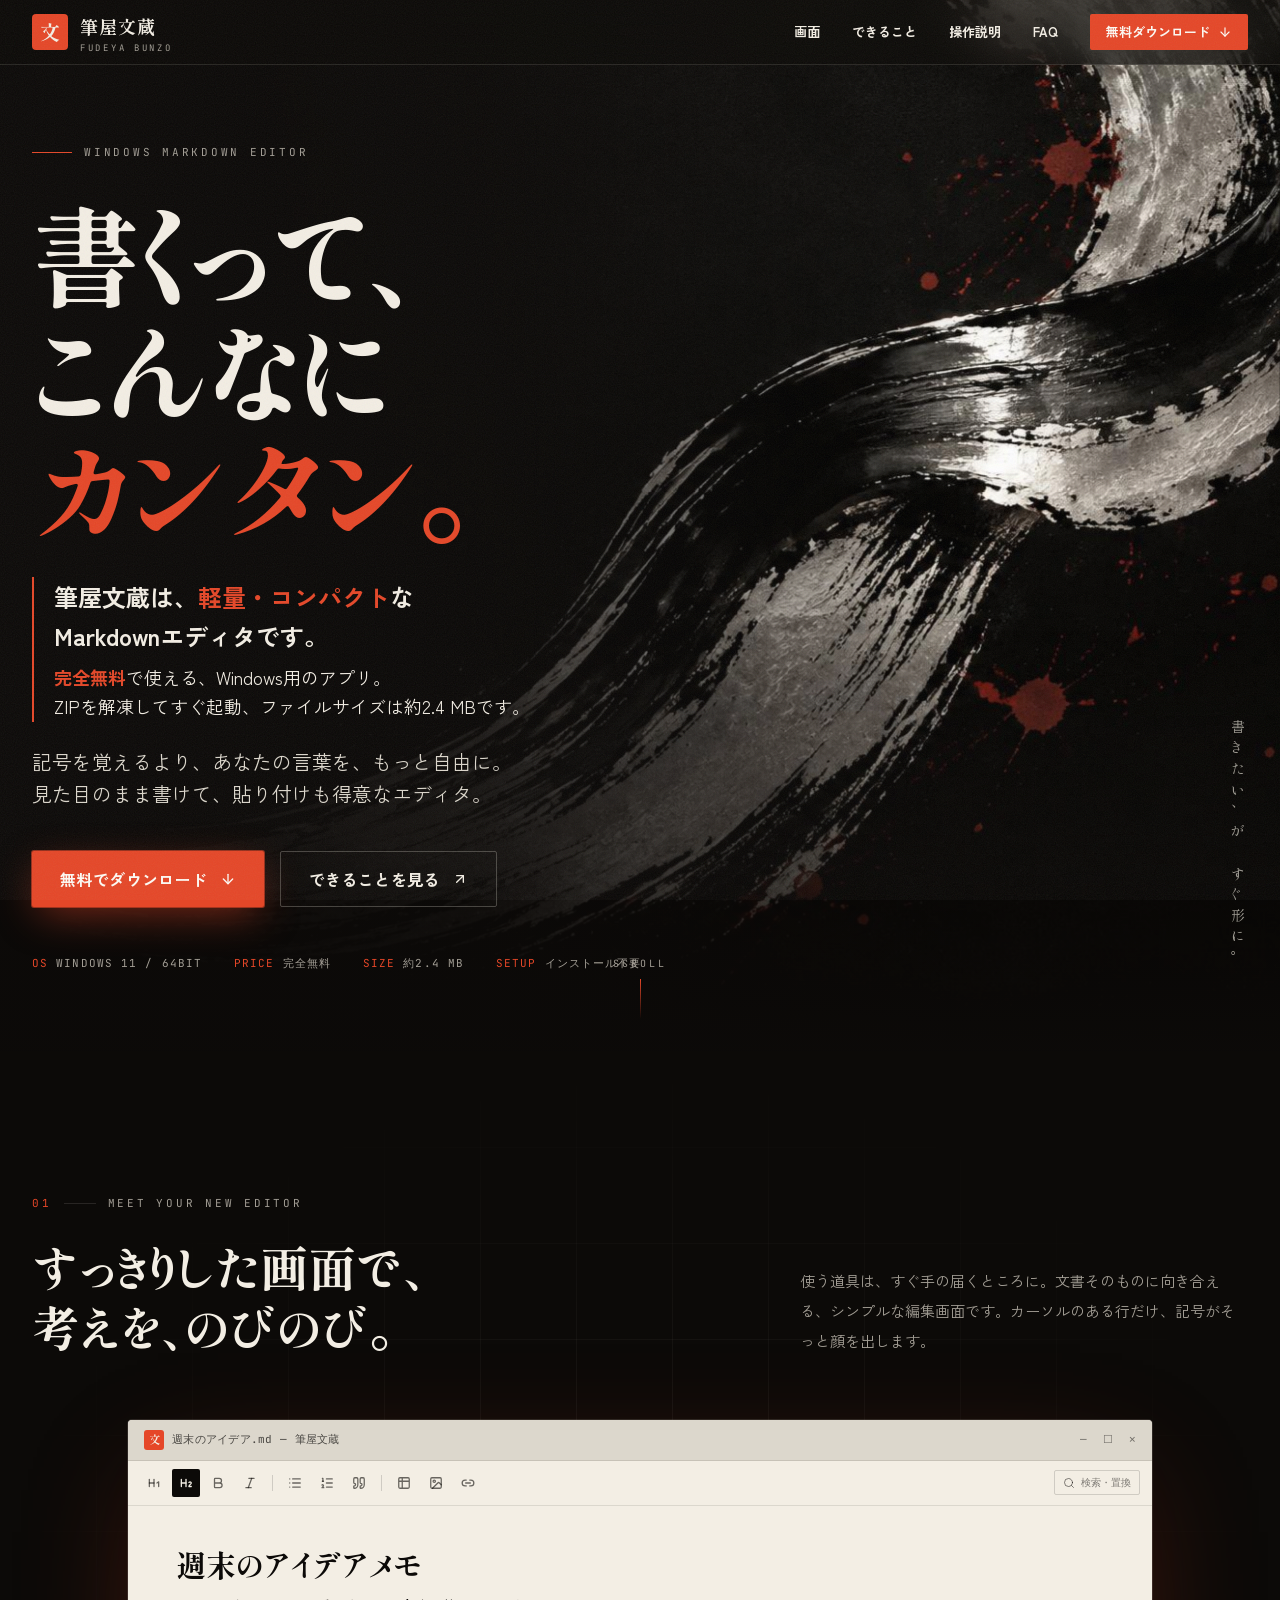
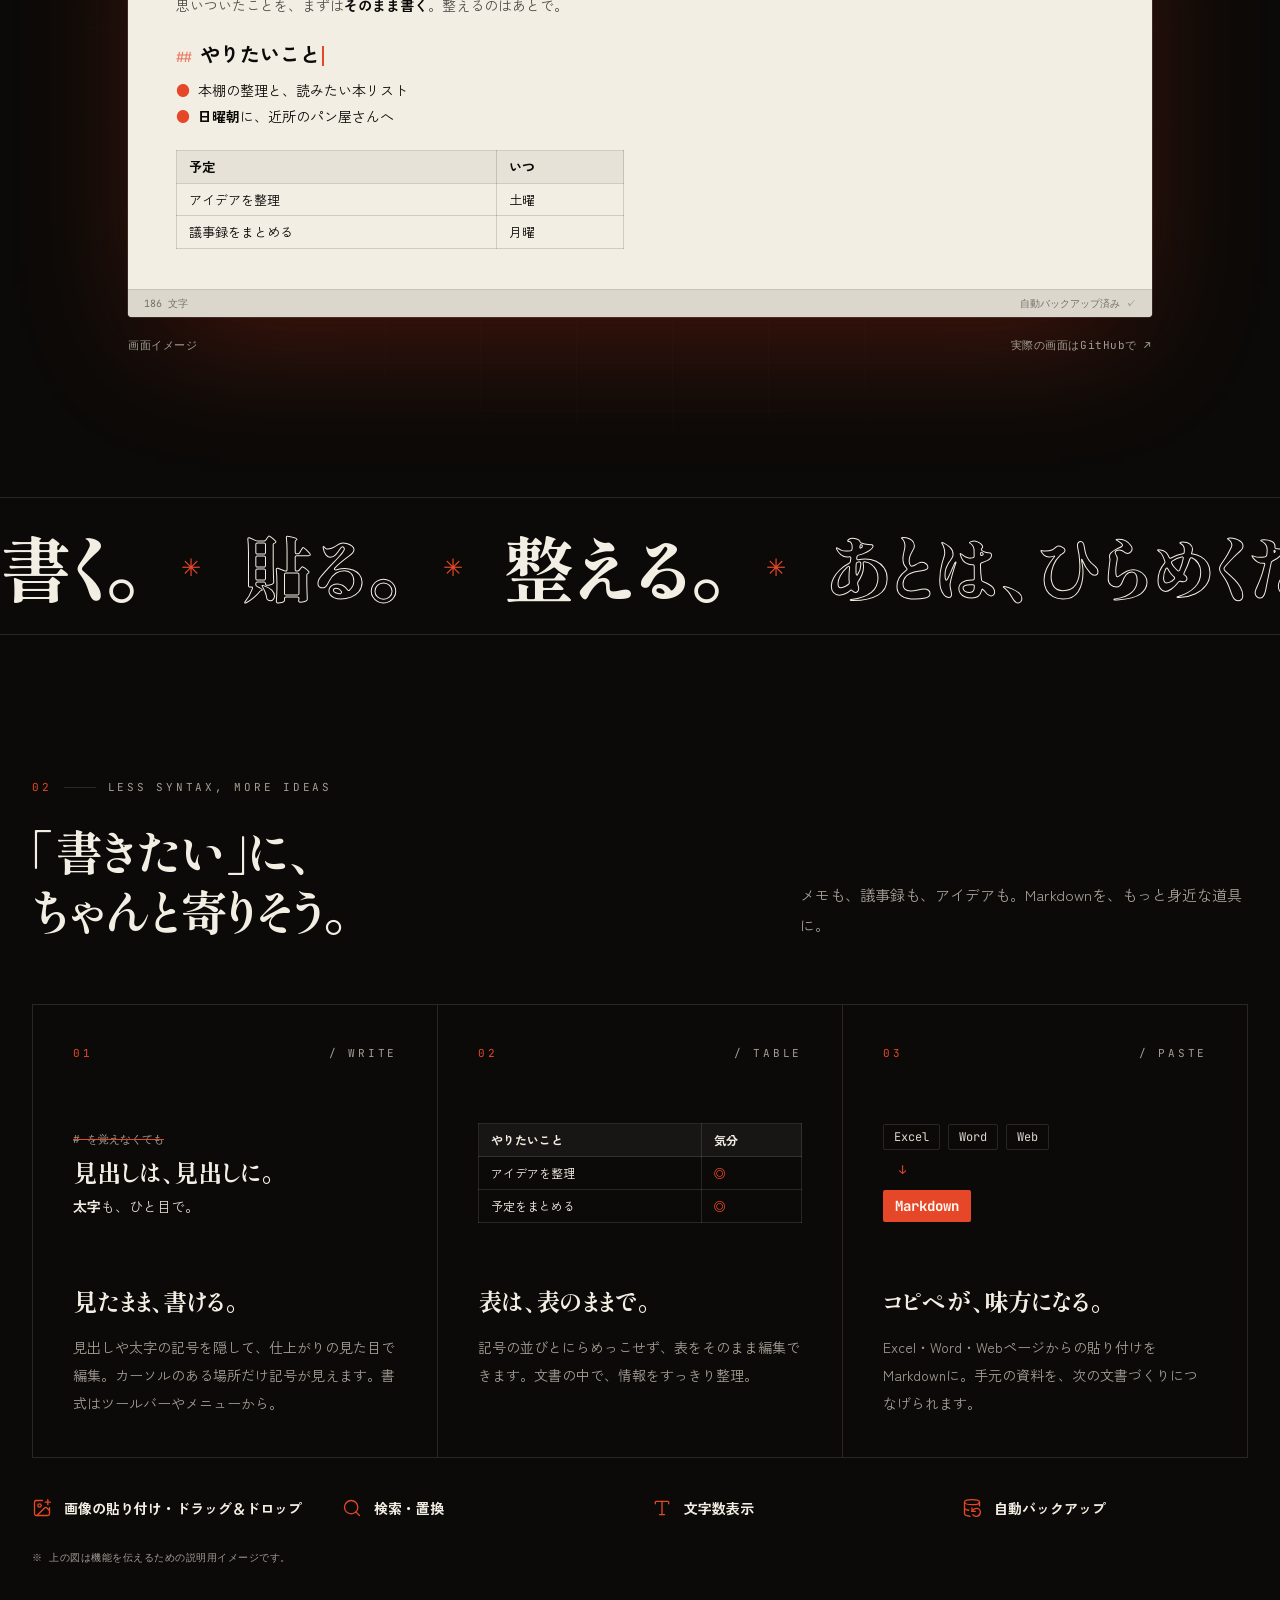
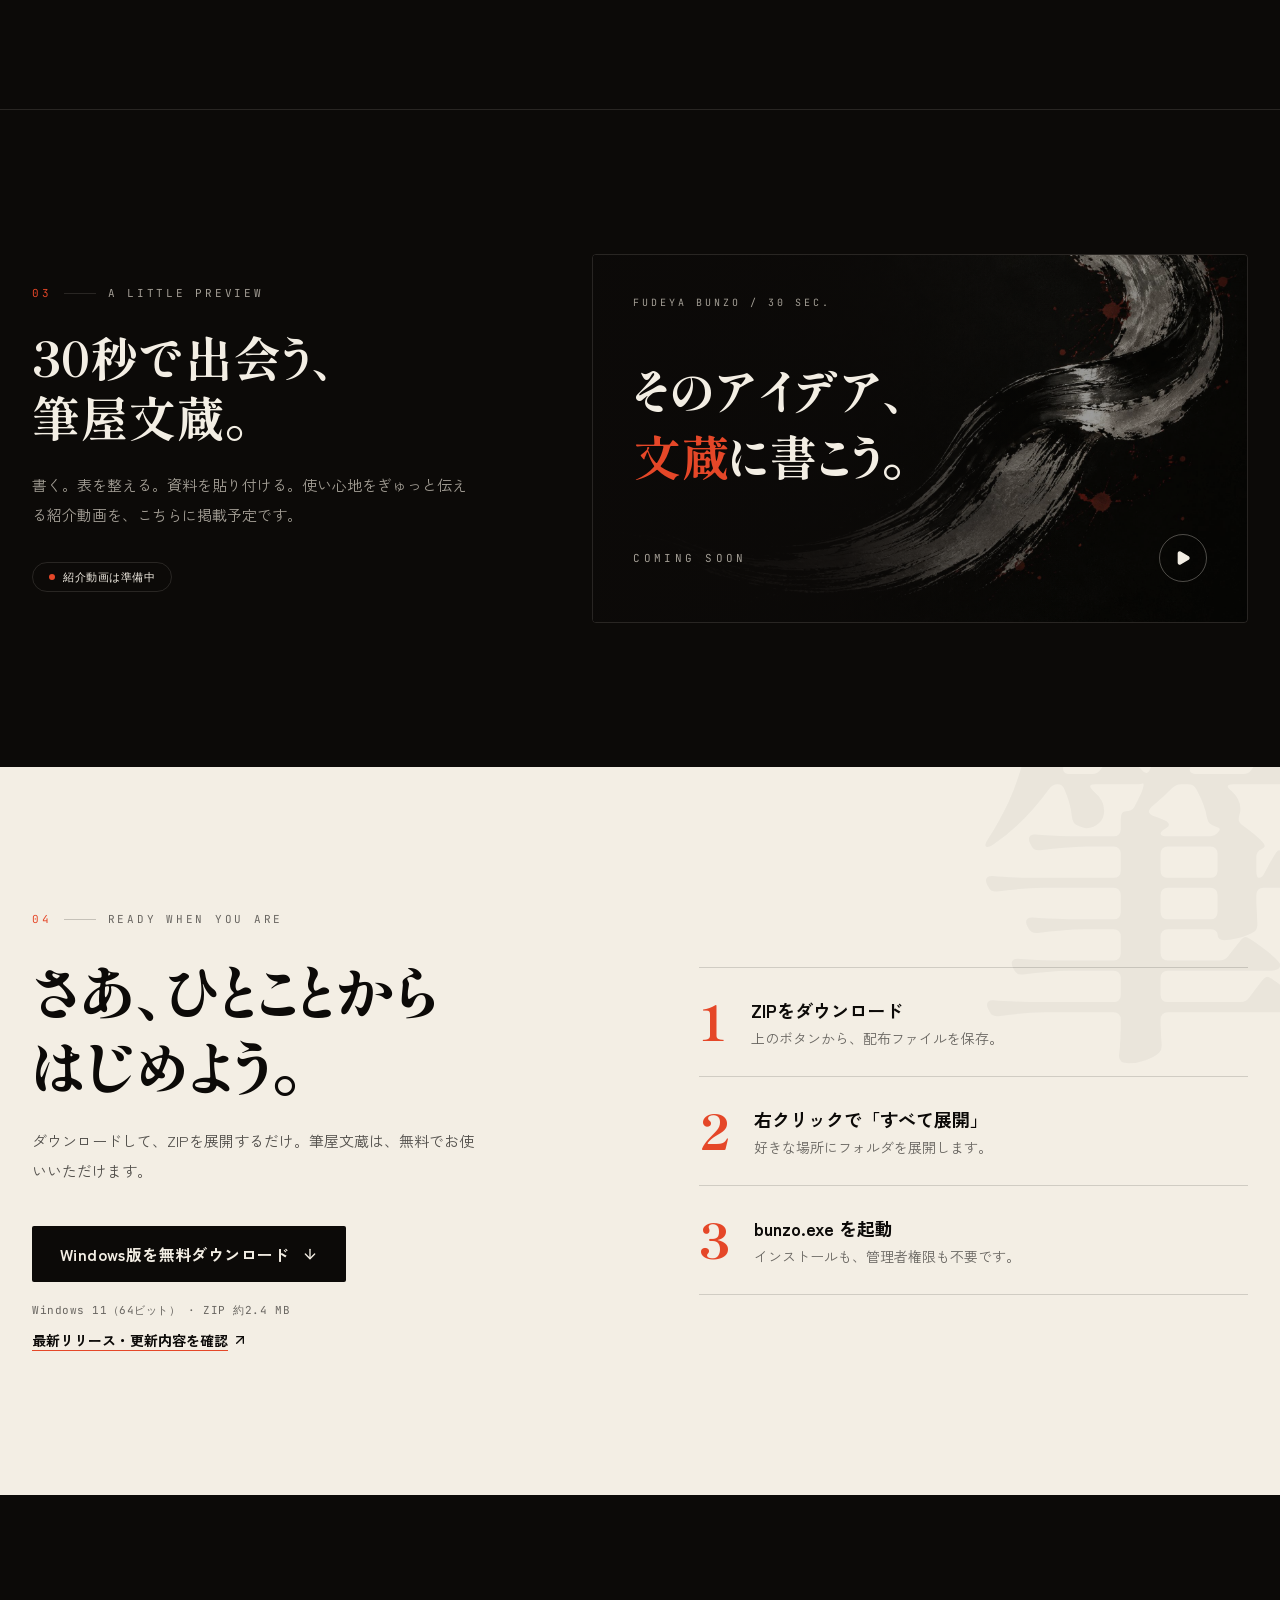
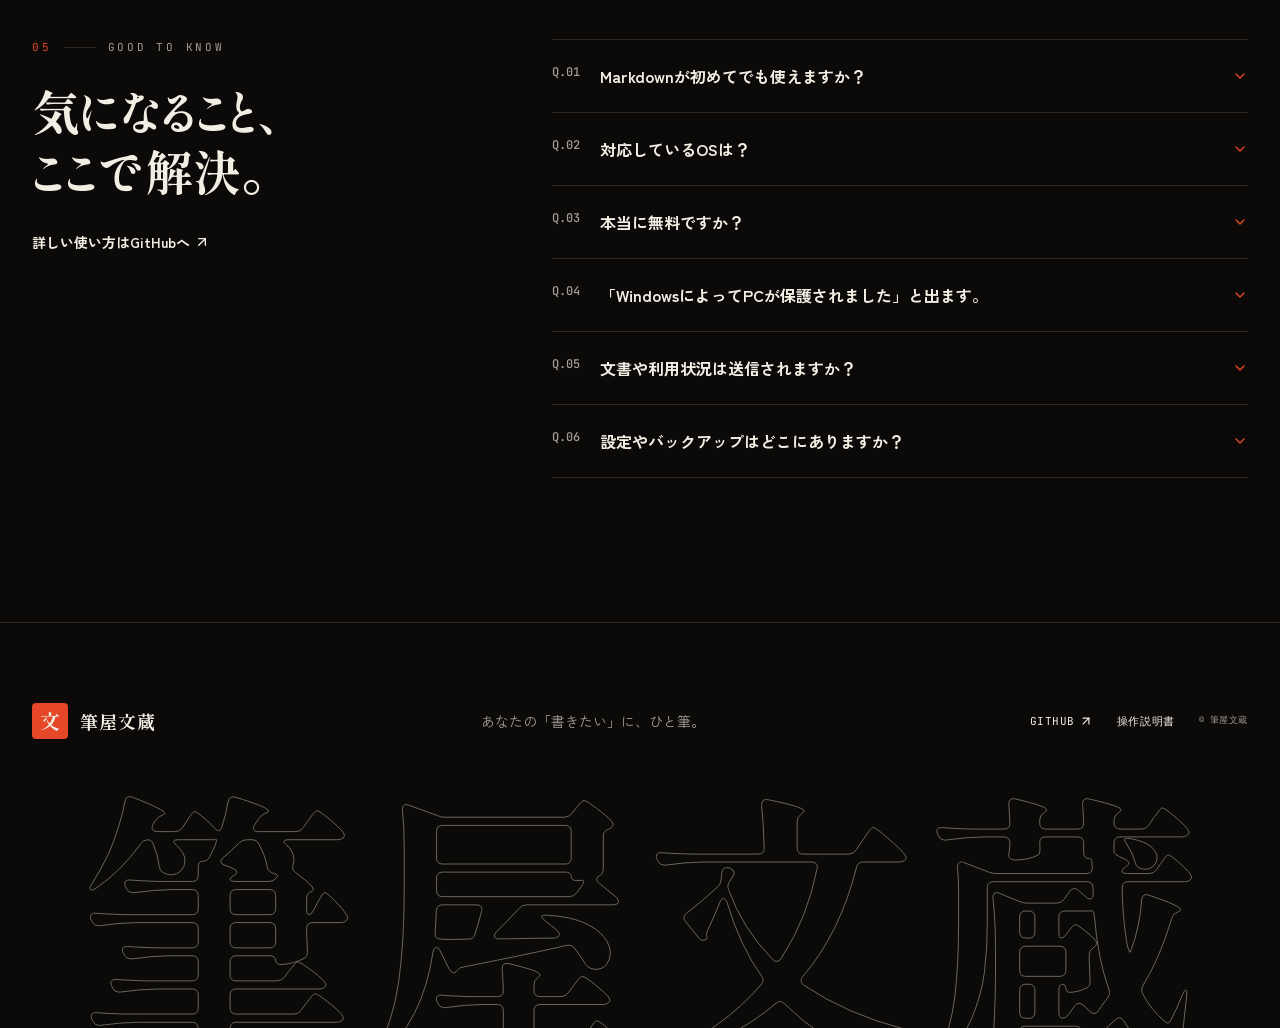
==== commit 75513992: "Label top navigation guide link as operation instructions" ====
--- a/docs/index.html
+++ b/docs/index.html
@@ -1,2 +1,2 @@
-<!DOCTYPE html>
-<html lang="ja"><head><meta charset="utf-8"/><meta content="width=device-width, initial-scale=1" name="viewport"/><link as="image" fetchpriority="high" href="./assets/ink-stroke.jpg" rel="preload"/><link href="https://fonts.googleapis.com/css2?family=JetBrains+Mono:wght@400;500&amp;family=Shippori+Mincho+B1:wght@700;800&amp;family=Zen+Kaku+Gothic+New:wght@400;500;700&amp;display=swap" rel="stylesheet"/><link href="./assets/style.css" rel="stylesheet"/><title>筆屋文蔵｜書くって、こんなにカンタン。無料Windows Markdownエディタ</title><meta content="#141210" name="theme-color"/><meta content="軽量・コンパクトなMarkdownエディタ。完全無料のWindows 11用アプリで、記法を調べずに見た目のまま書けます。表をそのまま編集、Excel・Word・Webから貼り付け。インストール不要の筆屋文蔵。" name="description"/><meta content="筆屋文蔵｜書くって、こんなにカンタン。" property="og:title"/><meta content="記法を調べず、見た目のまま。無料のWindows Markdownエディタ。" property="og:description"/><meta content="website" property="og:type"/><meta content="ja_JP" property="og:locale"/><meta content="summary_large_image" name="twitter:card"/><link href="https://fonts.googleapis.com" rel="preconnect"/><link crossorigin="anonymous" href="https://fonts.gstatic.com" rel="preconnect"/><link href="./favicon.svg" rel="icon" type="image/svg+xml"/><script type="application/ld+json">{"@context":"https://schema.org","@type":"SoftwareApplication","name":"筆屋文蔵","applicationCategory":"ProductivityApplication","operatingSystem":"Windows 11 (64-bit)","offers":{"@type":"Offer","price":"0","priceCurrency":"JPY"},"downloadUrl":"https://github.com/yoken-taro/fudeya-bunzo/releases/latest","description":"Markdownの記法を調べずに、見た目のまま書けるWindows用エディタ"}</script><link rel="canonical" href="https://yoken-taro.github.io/fudeya-bunzo/"/><meta property="og:url" content="https://yoken-taro.github.io/fudeya-bunzo/"/></head><body><!--$--><div class="grain"><a class="absolute -top-20 left-4 z-[70] rounded-sm bg-primary px-4 py-2 text-primary-foreground focus:top-4" href="#main">本文へスキップ</a><header class="fixed inset-x-0 top-0 z-50 border-b border-border bg-background/70 backdrop-blur-xl"><div class="mx-auto flex h-16 max-w-7xl items-center justify-between px-5 sm:px-8"><a aria-label="筆屋文蔵 トップ" class="group flex items-center gap-3" href="#"><span class="grid size-9 place-items-center rounded-[4px] bg-shu font-display text-xl font-bold text-washi transition-transform group-hover:-rotate-6">文</span><span class="flex flex-col leading-none"><span class="font-display text-lg font-bold tracking-wider">筆屋文蔵</span><span class="mt-1 font-mono text-[9px] tracking-[0.3em] text-muted-foreground">FUDEYA BUNZO</span></span></a><nav aria-label="メインナビゲーション" class="flex items-center gap-8"><a class="group hidden flex-col items-center text-[13px] font-bold md:flex" href="#screen"><span class="transition-colors group-hover:text-shu">画面</span></a><a class="group hidden flex-col items-center text-[13px] font-bold md:flex" href="#features"><span class="transition-colors group-hover:text-shu">できること</span></a><a class="group hidden flex-col items-center text-[13px] font-bold md:flex" href="./manual.html"><span class="transition-colors group-hover:text-shu">操作説明書</span></a><a class="group hidden flex-col items-center text-[13px] font-bold md:flex" href="#faq"><span class="transition-colors group-hover:text-shu">FAQ</span></a><a class="flex items-center gap-2 rounded-sm bg-primary px-4 py-2 text-[13px] font-bold text-primary-foreground transition-colors hover:bg-shu-glow" href="#download">無料ダウンロード <svg aria-hidden="true" class="lucide lucide-arrow-down size-3.5" fill="none" height="24" stroke="currentColor" stroke-linecap="round" stroke-linejoin="round" stroke-width="2" viewbox="0 0 24 24" width="24" xmlns="http://www.w3.org/2000/svg"><path d="M12 5v14"></path><path d="m19 12-7 7-7-7"></path></svg></a></nav></div></header><main id="main"><section class="relative isolate flex min-h-[100svh] items-center overflow-hidden pt-16"><img alt="" class="absolute inset-0 -z-20 h-full w-full animate-ink-in object-cover object-[70%_50%] opacity-80" fetchpriority="high" height="1088" src="./assets/ink-stroke.jpg" width="1920"/><div class="absolute inset-0 -z-10 bg-fade-left"></div><div class="absolute inset-0 -z-10 bg-ink/50 md:hidden"></div><div class="absolute inset-0 -z-10 bg-fade-bottom"></div><div class="mx-auto grid w-full max-w-7xl grid-cols-1 gap-10 px-5 py-20 sm:px-8 lg:grid-cols-[1fr_auto]"><div class="max-w-3xl"><p class="flex animate-rise items-center gap-3 font-mono text-[11px] tracking-[0.25em] text-muted-foreground" style="animation-delay:0.1s"><span class="h-px w-10 bg-shu"></span>WINDOWS MARKDOWN EDITOR</p><h1 class="mt-8 animate-rise font-display text-[clamp(3rem,8.5vw,7.5rem)] font-extrabold leading-[1.08] tracking-tight" style="animation-delay:0.25s">書くって、<br/>こんなに<br/><span class="text-shu">カンタン。</span></h1><div class="mt-8 max-w-xl animate-rise border-l-2 border-shu pl-5" style="animation-delay:0.35s"><p class="text-xl font-bold leading-relaxed text-washi sm:text-2xl">筆屋文蔵は、<span class="text-shu">軽量・コンパクト</span>な<br class="hidden sm:block"/>Markdownエディタです。</p><p class="mt-2 break-keep text-base leading-relaxed text-washi sm:text-lg"><span class="font-bold text-shu">完全無料</span>で使える、Windows用のアプリ。<br class="hidden sm:block"/>ZIPを解凍してすぐ起動、ファイルサイズは<span class="whitespace-nowrap">約2.4 MB</span>です。</p></div><p class="mt-6 max-w-lg animate-rise text-lg leading-relaxed text-washi-dim sm:text-xl" style="animation-delay:0.45s">記号を覚えるより、あなたの言葉を、もっと自由に。<br class="hidden sm:block"/>見た目のまま書けて、貼り付けも得意なエディタ。</p><div class="mt-10 flex animate-rise flex-wrap items-center gap-4" style="animation-delay:0.6s"><a class="inline-flex items-center justify-center whitespace-nowrap cursor-pointer focus-visible:outline-none focus-visible:ring-1 focus-visible:ring-ring disabled:pointer-events-none disabled:opacity-50 disabled:cursor-not-allowed [&amp;_svg]:pointer-events-none [&amp;_svg]:size-4 [&amp;_svg]:shrink-0 bg-primary text-primary-foreground font-bold tracking-wide shadow-seal transition-all hover:-translate-y-0.5 hover:bg-shu-glow h-14 px-7 text-base gap-3 rounded-sm" href="#download">無料でダウンロード <svg aria-hidden="true" class="lucide lucide-arrow-down" fill="none" height="24" stroke="currentColor" stroke-linecap="round" stroke-linejoin="round" stroke-width="2" viewbox="0 0 24 24" width="24" xmlns="http://www.w3.org/2000/svg"><path d="M12 5v14"></path><path d="m19 12-7 7-7-7"></path></svg></a><a class="inline-flex items-center justify-center whitespace-nowrap cursor-pointer focus-visible:outline-none focus-visible:ring-1 focus-visible:ring-ring disabled:pointer-events-none disabled:opacity-50 disabled:cursor-not-allowed [&amp;_svg]:pointer-events-none [&amp;_svg]:size-4 [&amp;_svg]:shrink-0 border border-foreground/25 text-foreground font-bold tracking-wide transition-all hover:border-foreground hover:bg-foreground/5 h-14 px-7 text-base gap-3 rounded-sm" href="#features">できることを見る <svg aria-hidden="true" class="lucide lucide-arrow-up-right" fill="none" height="24" stroke="currentColor" stroke-linecap="round" stroke-linejoin="round" stroke-width="2" viewbox="0 0 24 24" width="24" xmlns="http://www.w3.org/2000/svg"><path d="M7 7h10v10"></path><path d="M7 17 17 7"></path></svg></a></div><dl class="mt-12 flex animate-rise flex-wrap gap-x-8 gap-y-3 font-mono text-[11px] tracking-widest text-muted-foreground" style="animation-delay:0.75s"><div class="flex gap-2"><dt class="text-shu">OS</dt><dd>WINDOWS 11 / 64BIT</dd></div><div class="flex gap-2"><dt class="text-shu">PRICE</dt><dd>完全無料</dd></div><div class="flex gap-2"><dt class="text-shu">SIZE</dt><dd>約2.4 MB</dd></div><div class="flex gap-2"><dt class="text-shu">SETUP</dt><dd>インストール不要</dd></div></dl></div><p aria-hidden="true" class="hidden animate-rise self-end font-display text-sm tracking-[0.5em] text-washi-dim/70 tategaki lg:block" style="animation-delay:1s">書きたい、が　すぐ形に。</p></div><a class="absolute bottom-8 left-1/2 hidden -translate-x-1/2 flex-col items-center gap-2 font-mono text-[10px] tracking-[0.3em] text-muted-foreground sm:flex" href="#screen">SCROLL<span class="h-10 w-px bg-gradient-to-b from-shu to-transparent"></span></a></section><section class="relative overflow-hidden py-28 sm:py-36" id="screen"><div class="absolute inset-0 -z-10 bg-grid opacity-60 [mask-image:radial-gradient(ellipse_at_center,black,transparent_70%)]"></div><div class="mx-auto max-w-7xl px-5 sm:px-8"><div class="reveal grid gap-8 lg:grid-cols-2 lg:items-end"><div><p class="flex items-center gap-3 font-mono text-[11px] tracking-[0.25em] text-muted-foreground"><span class="text-shu">01</span><span class="h-px w-8 bg-border"></span>MEET YOUR NEW EDITOR</p><h2 class="mt-6 font-display text-4xl font-bold leading-tight sm:text-5xl">すっきりした画面で、<br/>考えを、のびのび。</h2></div><p class="max-w-md text-[15px] leading-loose text-muted-foreground lg:justify-self-end">使う道具は、すぐ手の届くところに。文書そのものに向き合える、シンプルな編集画面です。カーソルのある行だけ、記号がそっと顔を出します。</p></div><figure class="reveal mx-auto mt-16 max-w-5xl"><div aria-label="筆屋文蔵の編集画面イメージ。見出し・太字・箇条書き・表を見たままの姿で編集している様子" class="overflow-hidden rounded-md bg-washi text-ink shadow-window" role="img"><div class="flex items-center justify-between border-b border-ink/10 bg-washi-dim px-4 py-2.5"><div class="flex items-center gap-2"><span class="grid size-5 place-items-center rounded-[3px] bg-shu font-display text-[11px] font-bold text-washi">文</span><span class="font-mono text-[11px] tracking-wide text-ink/70">週末のアイデア.md — 筆屋文蔵</span></div><div aria-hidden="true" class="flex gap-4 font-mono text-[11px] text-ink/50"><span>—</span><span>☐</span><span>✕</span></div></div><div aria-hidden="true" class="flex items-center gap-1 border-b border-ink/10 px-3 py-2"><span class="grid size-7 place-items-center rounded-sm text-ink/60"><svg aria-hidden="true" class="lucide lucide-heading1 lucide-heading-1 size-3.5" fill="none" height="24" stroke="currentColor" stroke-linecap="round" stroke-linejoin="round" stroke-width="2.2" viewbox="0 0 24 24" width="24" xmlns="http://www.w3.org/2000/svg"><path d="M4 12h8"></path><path d="M4 18V6"></path><path d="M12 18V6"></path><path d="m17 12 3-2v8"></path></svg></span><span class="grid size-7 place-items-center rounded-sm bg-ink text-washi"><svg aria-hidden="true" class="lucide lucide-heading2 lucide-heading-2 size-3.5" fill="none" height="24" stroke="currentColor" stroke-linecap="round" stroke-linejoin="round" stroke-width="2.2" viewbox="0 0 24 24" width="24" xmlns="http://www.w3.org/2000/svg"><path d="M4 12h8"></path><path d="M4 18V6"></path><path d="M12 18V6"></path><path d="M21 18h-4c0-4 4-3 4-6 0-1.5-2-2.5-4-1"></path></svg></span><span class="grid size-7 place-items-center rounded-sm text-ink/60"><svg aria-hidden="true" class="lucide lucide-bold size-3.5" fill="none" height="24" stroke="currentColor" stroke-linecap="round" stroke-linejoin="round" stroke-width="2.2" viewbox="0 0 24 24" width="24" xmlns="http://www.w3.org/2000/svg"><path d="M6 12h9a4 4 0 0 1 0 8H7a1 1 0 0 1-1-1V5a1 1 0 0 1 1-1h7a4 4 0 0 1 0 8"></path></svg></span><span class="grid size-7 place-items-center rounded-sm text-ink/60"><svg aria-hidden="true" class="lucide lucide-italic size-3.5" fill="none" height="24" stroke="currentColor" stroke-linecap="round" stroke-linejoin="round" stroke-width="2.2" viewbox="0 0 24 24" width="24" xmlns="http://www.w3.org/2000/svg"><line x1="19" x2="10" y1="4" y2="4"></line><line x1="14" x2="5" y1="20" y2="20"></line><line x1="15" x2="9" y1="4" y2="20"></line></svg></span><span class="mx-1 h-4 w-px bg-ink/15"></span><span class="grid size-7 place-items-center rounded-sm text-ink/60"><svg aria-hidden="true" class="lucide lucide-list size-3.5" fill="none" height="24" stroke="currentColor" stroke-linecap="round" stroke-linejoin="round" stroke-width="2.2" viewbox="0 0 24 24" width="24" xmlns="http://www.w3.org/2000/svg"><path d="M3 5h.01"></path><path d="M3 12h.01"></path><path d="M3 19h.01"></path><path d="M8 5h13"></path><path d="M8 12h13"></path><path d="M8 19h13"></path></svg></span><span class="grid size-7 place-items-center rounded-sm text-ink/60"><svg aria-hidden="true" class="lucide lucide-list-ordered size-3.5" fill="none" height="24" stroke="currentColor" stroke-linecap="round" stroke-linejoin="round" stroke-width="2.2" viewbox="0 0 24 24" width="24" xmlns="http://www.w3.org/2000/svg"><path d="M11 5h10"></path><path d="M11 12h10"></path><path d="M11 19h10"></path><path d="M4 4h1v5"></path><path d="M4 9h2"></path><path d="M6.5 20H3.4c0-1 2.6-1.925 2.6-3.5a1.5 1.5 0 0 0-2.6-1.02"></path></svg></span><span class="grid size-7 place-items-center rounded-sm text-ink/60"><svg aria-hidden="true" class="lucide lucide-quote size-3.5" fill="none" height="24" stroke="currentColor" stroke-linecap="round" stroke-linejoin="round" stroke-width="2.2" viewbox="0 0 24 24" width="24" xmlns="http://www.w3.org/2000/svg"><path d="M16 3a2 2 0 0 0-2 2v6a2 2 0 0 0 2 2 1 1 0 0 1 1 1v1a2 2 0 0 1-2 2 1 1 0 0 0-1 1v2a1 1 0 0 0 1 1 6 6 0 0 0 6-6V5a2 2 0 0 0-2-2z"></path><path d="M5 3a2 2 0 0 0-2 2v6a2 2 0 0 0 2 2 1 1 0 0 1 1 1v1a2 2 0 0 1-2 2 1 1 0 0 0-1 1v2a1 1 0 0 0 1 1 6 6 0 0 0 6-6V5a2 2 0 0 0-2-2z"></path></svg></span><span class="mx-1 h-4 w-px bg-ink/15"></span><span class="grid size-7 place-items-center rounded-sm text-ink/60"><svg aria-hidden="true" class="lucide lucide-table2 lucide-table-2 size-3.5" fill="none" height="24" stroke="currentColor" stroke-linecap="round" stroke-linejoin="round" stroke-width="2.2" viewbox="0 0 24 24" width="24" xmlns="http://www.w3.org/2000/svg"><path d="M9 3H5a2 2 0 0 0-2 2v4m6-6h10a2 2 0 0 1 2 2v4M9 3v18m0 0h10a2 2 0 0 0 2-2V9M9 21H5a2 2 0 0 1-2-2V9m0 0h18"></path></svg></span><span class="grid size-7 place-items-center rounded-sm text-ink/60"><svg aria-hidden="true" class="lucide lucide-image size-3.5" fill="none" height="24" stroke="currentColor" stroke-linecap="round" stroke-linejoin="round" stroke-width="2.2" viewbox="0 0 24 24" width="24" xmlns="http://www.w3.org/2000/svg"><rect height="18" rx="2" ry="2" width="18" x="3" y="3"></rect><circle cx="9" cy="9" r="2"></circle><path d="m21 15-3.086-3.086a2 2 0 0 0-2.828 0L6 21"></path></svg></span><span class="grid size-7 place-items-center rounded-sm text-ink/60"><svg aria-hidden="true" class="lucide lucide-link2 lucide-link-2 size-3.5" fill="none" height="24" stroke="currentColor" stroke-linecap="round" stroke-linejoin="round" stroke-width="2.2" viewbox="0 0 24 24" width="24" xmlns="http://www.w3.org/2000/svg"><path d="M9 17H7A5 5 0 0 1 7 7h2"></path><path d="M15 7h2a5 5 0 1 1 0 10h-2"></path><line x1="8" x2="16" y1="12" y2="12"></line></svg></span><span class="ml-auto flex items-center gap-1.5 whitespace-nowrap rounded-sm border border-ink/15 px-2 py-1 font-mono text-[10px] text-ink/50"><svg aria-hidden="true" class="lucide lucide-search size-3" fill="none" height="24" stroke="currentColor" stroke-linecap="round" stroke-linejoin="round" stroke-width="2" viewbox="0 0 24 24" width="24" xmlns="http://www.w3.org/2000/svg"><path d="m21 21-4.34-4.34"></path><circle cx="11" cy="11" r="8"></circle></svg> <span class="hidden sm:inline">検索・置換</span></span></div><div aria-hidden="true" class="px-6 py-7 sm:px-12 sm:py-10"><p class="font-display text-2xl font-bold sm:text-3xl">週末のアイデアメモ</p><p class="mt-3 text-[13px] leading-relaxed text-ink/70 sm:text-sm">思いついたことを、まずは<b class="text-ink">そのまま書く</b>。整えるのはあとで。</p><p class="mt-6 flex items-baseline gap-2 text-lg font-bold sm:text-xl"><span class="font-mono text-sm font-medium text-shu/70">##</span><span>やりたいこと<span class="ml-0.5 inline-block h-5 w-[2px] translate-y-1 animate-caret bg-shu"></span></span></p><ul class="mt-3 space-y-1.5 text-[13px] sm:text-sm"><li class="flex gap-2"><span class="text-shu">●</span> 本棚の整理と、読みたい本リスト</li><li class="flex gap-2"><span class="text-shu">●</span><span><b>日曜朝</b>に、近所のパン屋さんへ</span></li></ul><table class="mt-6 w-full max-w-md border-collapse text-left text-[12px] sm:text-[13px]"><thead><tr class="bg-ink/5"><th class="border border-ink/15 px-3 py-1.5 font-bold">予定</th><th class="border border-ink/15 px-3 py-1.5 font-bold">いつ</th></tr></thead><tbody><tr><td class="border border-ink/15 px-3 py-1.5">アイデアを整理</td><td class="border border-ink/15 px-3 py-1.5">土曜</td></tr><tr><td class="border border-ink/15 px-3 py-1.5">議事録をまとめる</td><td class="border border-ink/15 px-3 py-1.5">月曜</td></tr></tbody></table></div><div aria-hidden="true" class="flex justify-between border-t border-ink/10 bg-washi-dim px-4 py-1.5 font-mono text-[10px] text-ink/50"><span>186 文字</span><span>自動バックアップ済み ✓</span></div></div><figcaption class="mt-5 flex flex-wrap justify-between gap-2 font-mono text-[11px] tracking-wider text-muted-foreground"><span>画面イメージ</span><a class="hover:text-shu" href="https://github.com/yoken-taro/fudeya-bunzo#readme" rel="noopener" target="_blank">実際の画面はGitHubで ↗</a></figcaption></figure></div></section><div aria-label="筆屋文蔵の特徴：書く。貼る。整える。あとは、ひらめくだけ。" class="overflow-hidden border-y border-border py-8"><div aria-hidden="true" class="flex w-max animate-marquee items-center gap-10 whitespace-nowrap"><span class="flex items-center gap-10"><span class="font-display text-5xl font-extrabold sm:text-7xl text-foreground">書く。</span><span class="text-2xl text-shu">✳</span></span><span class="flex items-center gap-10"><span class="font-display text-5xl font-extrabold sm:text-7xl text-outline">貼る。</span><span class="text-2xl text-shu">✳</span></span><span class="flex items-center gap-10"><span class="font-display text-5xl font-extrabold sm:text-7xl text-foreground">整える。</span><span class="text-2xl text-shu">✳</span></span><span class="flex items-center gap-10"><span class="font-display text-5xl font-extrabold sm:text-7xl text-outline">あとは、ひらめくだけ。</span><span class="text-2xl text-shu">✳</span></span><span class="flex items-center gap-10"><span class="font-display text-5xl font-extrabold sm:text-7xl text-foreground">書く。</span><span class="text-2xl text-shu">✳</span></span><span class="flex items-center gap-10"><span class="font-display text-5xl font-extrabold sm:text-7xl text-outline">貼る。</span><span class="text-2xl text-shu">✳</span></span><span class="flex items-center gap-10"><span class="font-display text-5xl font-extrabold sm:text-7xl text-foreground">整える。</span><span class="text-2xl text-shu">✳</span></span><span class="flex items-center gap-10"><span class="font-display text-5xl font-extrabold sm:text-7xl text-outline">あとは、ひらめくだけ。</span><span class="text-2xl text-shu">✳</span></span><span class="flex items-center gap-10"><span class="font-display text-5xl font-extrabold sm:text-7xl text-foreground">書く。</span><span class="text-2xl text-shu">✳</span></span><span class="flex items-center gap-10"><span class="font-display text-5xl font-extrabold sm:text-7xl text-outline">貼る。</span><span class="text-2xl text-shu">✳</span></span><span class="flex items-center gap-10"><span class="font-display text-5xl font-extrabold sm:text-7xl text-foreground">整える。</span><span class="text-2xl text-shu">✳</span></span><span class="flex items-center gap-10"><span class="font-display text-5xl font-extrabold sm:text-7xl text-outline">あとは、ひらめくだけ。</span><span class="text-2xl text-shu">✳</span></span><span class="flex items-center gap-10"><span class="font-display text-5xl font-extrabold sm:text-7xl text-foreground">書く。</span><span class="text-2xl text-shu">✳</span></span><span class="flex items-center gap-10"><span class="font-display text-5xl font-extrabold sm:text-7xl text-outline">貼る。</span><span class="text-2xl text-shu">✳</span></span><span class="flex items-center gap-10"><span class="font-display text-5xl font-extrabold sm:text-7xl text-foreground">整える。</span><span class="text-2xl text-shu">✳</span></span><span class="flex items-center gap-10"><span class="font-display text-5xl font-extrabold sm:text-7xl text-outline">あとは、ひらめくだけ。</span><span class="text-2xl text-shu">✳</span></span></div></div><section class="py-28 sm:py-36" id="features"><div class="mx-auto max-w-7xl px-5 sm:px-8"><div class="reveal grid gap-8 lg:grid-cols-2 lg:items-end"><div><p class="flex items-center gap-3 font-mono text-[11px] tracking-[0.25em] text-muted-foreground"><span class="text-shu">02</span><span class="h-px w-8 bg-border"></span>LESS SYNTAX, MORE IDEAS</p><h2 class="mt-6 font-display text-4xl font-bold leading-tight sm:text-5xl">「書きたい」に、<br/>ちゃんと寄りそう。</h2></div><p class="max-w-md text-[15px] leading-loose text-muted-foreground lg:justify-self-end">メモも、議事録も、アイデアも。Markdownを、もっと身近な道具に。</p></div><div class="mt-16 grid border-l border-t border-border md:grid-cols-3"><article class="reveal group relative flex flex-col border-b border-r border-border p-8 transition-colors hover:bg-card sm:p-10"><div class="flex items-center justify-between font-mono text-[11px] tracking-[0.25em]"><span class="text-shu">01</span><span class="text-muted-foreground">/ <!-- -->WRITE</span></div><div class="my-10 flex min-h-36 items-center"><div class="space-y-2"><p class="font-mono text-[11px] text-muted-foreground line-through decoration-shu"># を覚えなくても</p><p class="font-display text-2xl font-bold">見出しは、見出しに。</p><p class="text-sm text-washi-dim"><b class="text-foreground">太字</b>も、ひと目で。</p></div></div><h3 class="font-display text-2xl font-bold">見たまま、書ける。</h3><p class="mt-4 text-sm leading-loose text-muted-foreground">見出しや太字の記号を隠して、仕上がりの見た目で編集。カーソルのある場所だけ記号が見えます。書式はツールバーやメニューから。</p><span class="absolute inset-x-0 top-0 h-px origin-left scale-x-0 bg-shu transition-transform duration-500 group-hover:scale-x-100"></span></article><article class="reveal group relative flex flex-col border-b border-r border-border p-8 transition-colors hover:bg-card sm:p-10"><div class="flex items-center justify-between font-mono text-[11px] tracking-[0.25em]"><span class="text-shu">02</span><span class="text-muted-foreground">/ <!-- -->TABLE</span></div><div class="my-10 flex min-h-36 items-center"><table class="w-full border-collapse text-left text-xs"><thead><tr><th class="border border-border bg-foreground/5 px-3 py-2">やりたいこと</th><th class="border border-border bg-foreground/5 px-3 py-2">気分</th></tr></thead><tbody><tr><td class="border border-border px-3 py-2">アイデアを整理</td><td class="border border-border px-3 py-2 text-shu">◎</td></tr><tr><td class="border border-border px-3 py-2">予定をまとめる</td><td class="border border-border px-3 py-2 text-shu">◎</td></tr></tbody></table></div><h3 class="font-display text-2xl font-bold">表は、表のままで。</h3><p class="mt-4 text-sm leading-loose text-muted-foreground">記号の並びとにらめっこせず、表をそのまま編集できます。文書の中で、情報をすっきり整理。</p><span class="absolute inset-x-0 top-0 h-px origin-left scale-x-0 bg-shu transition-transform duration-500 group-hover:scale-x-100"></span></article><article class="reveal group relative flex flex-col border-b border-r border-border p-8 transition-colors hover:bg-card sm:p-10"><div class="flex items-center justify-between font-mono text-[11px] tracking-[0.25em]"><span class="text-shu">03</span><span class="text-muted-foreground">/ <!-- -->PASTE</span></div><div class="my-10 flex min-h-36 items-center"><div class="flex flex-col items-start gap-3 font-mono text-xs"><div class="flex gap-2"><span class="rounded-sm border border-border px-2.5 py-1 text-washi-dim">Excel</span><span class="rounded-sm border border-border px-2.5 py-1 text-washi-dim">Word</span><span class="rounded-sm border border-border px-2.5 py-1 text-washi-dim">Web</span></div><span class="pl-4 text-shu">↓</span><span class="rounded-sm bg-shu px-3 py-1.5 text-sm font-bold text-primary-foreground">Markdown</span></div></div><h3 class="font-display text-2xl font-bold">コピペが、味方になる。</h3><p class="mt-4 text-sm leading-loose text-muted-foreground">Excel・Word・Webページからの貼り付けをMarkdownに。手元の資料を、次の文書づくりにつなげられます。</p><span class="absolute inset-x-0 top-0 h-px origin-left scale-x-0 bg-shu transition-transform duration-500 group-hover:scale-x-100"></span></article></div><ul class="mt-10 grid grid-cols-2 gap-6 md:grid-cols-4"><li class="flex items-center gap-3 text-sm font-bold"><svg aria-hidden="true" class="lucide lucide-image-plus size-5 shrink-0 text-shu" fill="none" height="24" stroke="currentColor" stroke-linecap="round" stroke-linejoin="round" stroke-width="1.6" viewbox="0 0 24 24" width="24" xmlns="http://www.w3.org/2000/svg"><path d="M16 5h6"></path><path d="M19 2v6"></path><path d="M21 11.5V19a2 2 0 0 1-2 2H5a2 2 0 0 1-2-2V5a2 2 0 0 1 2-2h7.5"></path><path d="m21 15-3.086-3.086a2 2 0 0 0-2.828 0L6 21"></path><circle cx="9" cy="9" r="2"></circle></svg>画像の貼り付け・ドラッグ＆ドロップ</li><li class="flex items-center gap-3 text-sm font-bold"><svg aria-hidden="true" class="lucide lucide-search size-5 shrink-0 text-shu" fill="none" height="24" stroke="currentColor" stroke-linecap="round" stroke-linejoin="round" stroke-width="1.6" viewbox="0 0 24 24" width="24" xmlns="http://www.w3.org/2000/svg"><path d="m21 21-4.34-4.34"></path><circle cx="11" cy="11" r="8"></circle></svg>検索・置換</li><li class="flex items-center gap-3 text-sm font-bold"><svg aria-hidden="true" class="lucide lucide-type size-5 shrink-0 text-shu" fill="none" height="24" stroke="currentColor" stroke-linecap="round" stroke-linejoin="round" stroke-width="1.6" viewbox="0 0 24 24" width="24" xmlns="http://www.w3.org/2000/svg"><path d="M12 4v16"></path><path d="M4 7V5a1 1 0 0 1 1-1h14a1 1 0 0 1 1 1v2"></path><path d="M9 20h6"></path></svg>文字数表示</li><li class="flex items-center gap-3 text-sm font-bold"><svg aria-hidden="true" class="lucide lucide-database-backup size-5 shrink-0 text-shu" fill="none" height="24" stroke="currentColor" stroke-linecap="round" stroke-linejoin="round" stroke-width="1.6" viewbox="0 0 24 24" width="24" xmlns="http://www.w3.org/2000/svg"><ellipse cx="12" cy="5" rx="9" ry="3"></ellipse><path d="M3 12a9 3 0 0 0 5 2.69"></path><path d="M21 9.3V5"></path><path d="M3 5v14a9 3 0 0 0 6.47 2.88"></path><path d="M12 12v4h4"></path><path d="M13 20a5 5 0 0 0 9-3 4.5 4.5 0 0 0-4.5-4.5c-1.33 0-2.54.54-3.41 1.41L12 16"></path></svg>自動バックアップ</li></ul><p class="mt-8 font-mono text-[10px] tracking-wider text-muted-foreground">※ 上の図は機能を伝えるための説明用イメージです。</p></div></section><section class="border-t border-border py-28 sm:py-36" id="movie"><div class="mx-auto grid max-w-7xl items-center gap-14 px-5 sm:px-8 lg:grid-cols-[1fr_1.3fr]"><div class="reveal"><p class="flex items-center gap-3 font-mono text-[11px] tracking-[0.25em] text-muted-foreground"><span class="text-shu">03</span><span class="h-px w-8 bg-border"></span>A LITTLE PREVIEW</p><h2 class="mt-6 font-display text-4xl font-bold leading-tight sm:text-5xl">30秒で出会う、<br/>筆屋文蔵。</h2><p class="mt-6 max-w-md text-[15px] leading-loose text-muted-foreground">書く。表を整える。資料を貼り付ける。使い心地をぎゅっと伝える紹介動画を、こちらに掲載予定です。</p><span class="mt-8 inline-flex items-center gap-2 rounded-full border border-border px-4 py-1.5 font-mono text-[11px] tracking-wider"><span class="size-1.5 animate-pulse rounded-full bg-shu"></span> 紹介動画は準備中</span></div><div aria-label="30秒紹介動画の掲載予定スペース" class="reveal relative isolate aspect-video overflow-hidden rounded-md border border-border" role="img"><img alt="" class="absolute inset-0 -z-10 h-full w-full object-cover opacity-60" height="1088" loading="lazy" src="./assets/ink-stroke.jpg" width="1920"/><div class="absolute inset-0 -z-10 bg-fade-left"></div><div class="flex h-full flex-col justify-between p-6 sm:p-10"><span class="font-mono text-[10px] tracking-[0.3em] text-muted-foreground">FUDEYA BUNZO / 30 SEC.</span><p class="font-display text-3xl font-extrabold leading-snug sm:text-5xl">そのアイデア、<br/><span class="text-shu">文蔵</span>に書こう。</p><div class="flex items-center justify-between font-mono text-[11px] tracking-[0.3em] text-muted-foreground"><span>COMING SOON</span><span class="grid size-12 place-items-center rounded-full border border-foreground/30 text-foreground"><svg aria-hidden="true" class="lucide lucide-play size-4 fill-current" fill="none" height="24" stroke="currentColor" stroke-linecap="round" stroke-linejoin="round" stroke-width="2" viewbox="0 0 24 24" width="24" xmlns="http://www.w3.org/2000/svg"><path d="M5 5a2 2 0 0 1 3.008-1.728l11.997 6.998a2 2 0 0 1 .003 3.458l-12 7A2 2 0 0 1 5 19z"></path></svg></span></div></div></div></div></section><section class="relative overflow-hidden bg-washi py-28 text-ink sm:py-36" id="download"><span aria-hidden="true" class="pointer-events-none absolute -right-10 -top-16 select-none font-display text-[22rem] font-extrabold leading-none text-ink/[0.04]">筆</span><div class="relative mx-auto grid max-w-7xl gap-16 px-5 sm:px-8 lg:grid-cols-[1.1fr_1fr] lg:items-center"><div class="reveal"><p class="flex items-center gap-3 font-mono text-[11px] tracking-[0.25em] text-ink/60"><span class="text-shu">04</span><span class="h-px w-8 bg-ink/20"></span>READY WHEN YOU ARE</p><h2 class="mt-6 font-display text-5xl font-extrabold leading-tight sm:text-6xl">さあ、ひとことから<br/>はじめよう。</h2><p class="mt-6 max-w-md text-[15px] leading-loose text-ink/70">ダウンロードして、ZIPを展開するだけ。筆屋文蔵は、無料でお使いいただけます。</p><a class="inline-flex items-center justify-center whitespace-nowrap cursor-pointer focus-visible:outline-none focus-visible:ring-1 focus-visible:ring-ring disabled:pointer-events-none disabled:opacity-50 disabled:cursor-not-allowed [&amp;_svg]:pointer-events-none [&amp;_svg]:size-4 [&amp;_svg]:shrink-0 bg-ink text-washi font-bold tracking-wide transition-all hover:-translate-y-0.5 hover:bg-primary h-14 px-7 text-base gap-3 rounded-sm mt-10" href="https://github.com/yoken-taro/fudeya-bunzo/releases/latest">Windows版を無料ダウンロード <svg aria-hidden="true" class="lucide lucide-arrow-down" fill="none" height="24" stroke="currentColor" stroke-linecap="round" stroke-linejoin="round" stroke-width="2" viewbox="0 0 24 24" width="24" xmlns="http://www.w3.org/2000/svg"><path d="M12 5v14"></path><path d="m19 12-7 7-7-7"></path></svg></a><p class="mt-5 font-mono text-[11px] tracking-wider text-ink/60">Windows 11（64ビット）<!-- --> · ZIP <!-- -->約2.4 MB</p><a class="mt-3 inline-flex items-center gap-1 text-sm font-bold underline decoration-shu underline-offset-4 hover:text-shu" href="https://github.com/yoken-taro/fudeya-bunzo/releases/latest">最新リリース・更新内容を確認 <svg aria-hidden="true" class="lucide lucide-arrow-up-right size-4" fill="none" height="24" stroke="currentColor" stroke-linecap="round" stroke-linejoin="round" stroke-width="2" viewbox="0 0 24 24" width="24" xmlns="http://www.w3.org/2000/svg"><path d="M7 7h10v10"></path><path d="M7 17 17 7"></path></svg></a></div><ol class="reveal border-t border-ink/15"><li class="flex items-start gap-6 border-b border-ink/15 py-7"><span class="font-display text-5xl font-extrabold leading-none text-shu">1</span><div><h3 class="text-lg font-bold">ZIPをダウンロード</h3><p class="mt-1 text-sm text-ink/60">上のボタンから、配布ファイルを保存。</p></div></li><li class="flex items-start gap-6 border-b border-ink/15 py-7"><span class="font-display text-5xl font-extrabold leading-none text-shu">2</span><div><h3 class="text-lg font-bold">右クリックで「すべて展開」</h3><p class="mt-1 text-sm text-ink/60">好きな場所にフォルダを展開します。</p></div></li><li class="flex items-start gap-6 border-b border-ink/15 py-7"><span class="font-display text-5xl font-extrabold leading-none text-shu">3</span><div><h3 class="text-lg font-bold">bunzo.exe を起動</h3><p class="mt-1 text-sm text-ink/60">インストールも、管理者権限も不要です。</p></div></li></ol></div></section><section class="py-28 sm:py-36" id="faq"><div class="mx-auto grid max-w-7xl gap-14 px-5 sm:px-8 lg:grid-cols-[0.8fr_1.2fr]"><div class="reveal"><p class="flex items-center gap-3 font-mono text-[11px] tracking-[0.25em] text-muted-foreground"><span class="text-shu">05</span><span class="h-px w-8 bg-border"></span>GOOD TO KNOW</p><h2 class="mt-6 font-display text-4xl font-bold leading-tight sm:text-5xl">気になること、<br/>ここで解決。</h2><a class="mt-8 inline-flex items-center gap-1 text-sm font-bold hover:text-shu" href="https://github.com/yoken-taro/fudeya-bunzo#readme">詳しい使い方はGitHubへ <svg aria-hidden="true" class="lucide lucide-arrow-up-right size-4" fill="none" height="24" stroke="currentColor" stroke-linecap="round" stroke-linejoin="round" stroke-width="2" viewbox="0 0 24 24" width="24" xmlns="http://www.w3.org/2000/svg"><path d="M7 7h10v10"></path><path d="M7 17 17 7"></path></svg></a></div><div class="reveal border-t border-border" data-orientation="vertical"><div class="border-b border-border" data-orientation="vertical" data-state="closed"><h3 class="flex" data-orientation="vertical" data-state="closed"><button aria-expanded="false" class="flex flex-1 items-center justify-between cursor-pointer transition-all [&amp;[data-state=open]&gt;svg]:rotate-180 gap-6 py-6 text-left text-base font-bold hover:text-shu hover:no-underline [&amp;&gt;svg]:text-shu" data-orientation="vertical" data-radix-collection-item="" data-state="closed" id="radix-_R_draq_" type="button"><span class="flex gap-5"><span class="font-mono text-xs font-medium text-muted-foreground">Q.<!-- -->01</span>Markdownが初めてでも使えますか？</span><svg aria-hidden="true" class="lucide lucide-chevron-down h-4 w-4 shrink-0 text-muted-foreground transition-transform duration-200" fill="none" height="24" stroke="currentColor" stroke-linecap="round" stroke-linejoin="round" stroke-width="2" viewbox="0 0 24 24" width="24" xmlns="http://www.w3.org/2000/svg"><path d="m6 9 6 6 6-6"></path></svg></button></h3><div aria-labelledby="radix-_R_draq_" class="overflow-hidden text-sm data-[state=closed]:animate-accordion-up data-[state=open]:animate-accordion-down" data-orientation="vertical" data-state="closed" hidden="" id="radix-_R_2draq_" role="region" style="--radix-accordion-content-height:var(--radix-collapsible-content-height);--radix-accordion-content-width:var(--radix-collapsible-content-width)"><div class="pt-0 pb-6 pl-14 text-sm leading-loose text-muted-foreground">見出しや太字などは、ツールバー・メニュー・右クリック・ショートカットで付けられます。記法を調べずに、仕上がりの見た目のまま書けるエディタです。</div></div></div><div class="border-b border-border" data-orientation="vertical" data-state="closed"><h3 class="flex" data-orientation="vertical" data-state="closed"><button aria-expanded="false" class="flex flex-1 items-center justify-between cursor-pointer transition-all [&amp;[data-state=open]&gt;svg]:rotate-180 gap-6 py-6 text-left text-base font-bold hover:text-shu hover:no-underline [&amp;&gt;svg]:text-shu" data-orientation="vertical" data-radix-collection-item="" data-state="closed" id="radix-_R_lraq_" type="button"><span class="flex gap-5"><span class="font-mono text-xs font-medium text-muted-foreground">Q.<!-- -->02</span>対応しているOSは？</span><svg aria-hidden="true" class="lucide lucide-chevron-down h-4 w-4 shrink-0 text-muted-foreground transition-transform duration-200" fill="none" height="24" stroke="currentColor" stroke-linecap="round" stroke-linejoin="round" stroke-width="2" viewbox="0 0 24 24" width="24" xmlns="http://www.w3.org/2000/svg"><path d="m6 9 6 6 6-6"></path></svg></button></h3><div aria-labelledby="radix-_R_lraq_" class="overflow-hidden text-sm data-[state=closed]:animate-accordion-up data-[state=open]:animate-accordion-down" data-orientation="vertical" data-state="closed" hidden="" id="radix-_R_2lraq_" role="region" style="--radix-accordion-content-height:var(--radix-collapsible-content-height);--radix-accordion-content-width:var(--radix-collapsible-content-width)"><div class="pt-0 pb-6 pl-14 text-sm leading-loose text-muted-foreground">Windows 11（64ビット）用です。Mac・スマートフォン向けの配布版はありません。</div></div></div><div class="border-b border-border" data-orientation="vertical" data-state="closed"><h3 class="flex" data-orientation="vertical" data-state="closed"><button aria-expanded="false" class="flex flex-1 items-center justify-between cursor-pointer transition-all [&amp;[data-state=open]&gt;svg]:rotate-180 gap-6 py-6 text-left text-base font-bold hover:text-shu hover:no-underline [&amp;&gt;svg]:text-shu" data-orientation="vertical" data-radix-collection-item="" data-state="closed" id="radix-_R_traq_" type="button"><span class="flex gap-5"><span class="font-mono text-xs font-medium text-muted-foreground">Q.<!-- -->03</span>本当に無料ですか？</span><svg aria-hidden="true" class="lucide lucide-chevron-down h-4 w-4 shrink-0 text-muted-foreground transition-transform duration-200" fill="none" height="24" stroke="currentColor" stroke-linecap="round" stroke-linejoin="round" stroke-width="2" viewbox="0 0 24 24" width="24" xmlns="http://www.w3.org/2000/svg"><path d="m6 9 6 6 6-6"></path></svg></button></h3><div aria-labelledby="radix-_R_traq_" class="overflow-hidden text-sm data-[state=closed]:animate-accordion-up data-[state=open]:animate-accordion-down" data-orientation="vertical" data-state="closed" hidden="" id="radix-_R_2traq_" role="region" style="--radix-accordion-content-height:var(--radix-collapsible-content-height);--radix-accordion-content-width:var(--radix-collapsible-content-width)"><div class="pt-0 pb-6 pl-14 text-sm leading-loose text-muted-foreground">無料で利用できます。無保証です。オープンソースではありません。利用条件の全文は配布ZIP内の「利用規約.txt」をご覧ください。</div></div></div><div class="border-b border-border" data-orientation="vertical" data-state="closed"><h3 class="flex" data-orientation="vertical" data-state="closed"><button aria-expanded="false" class="flex flex-1 items-center justify-between cursor-pointer transition-all [&amp;[data-state=open]&gt;svg]:rotate-180 gap-6 py-6 text-left text-base font-bold hover:text-shu hover:no-underline [&amp;&gt;svg]:text-shu" data-orientation="vertical" data-radix-collection-item="" data-state="closed" id="radix-_R_15raq_" type="button"><span class="flex gap-5"><span class="font-mono text-xs font-medium text-muted-foreground">Q.<!-- -->04</span>「WindowsによってPCが保護されました」と出ます。</span><svg aria-hidden="true" class="lucide lucide-chevron-down h-4 w-4 shrink-0 text-muted-foreground transition-transform duration-200" fill="none" height="24" stroke="currentColor" stroke-linecap="round" stroke-linejoin="round" stroke-width="2" viewbox="0 0 24 24" width="24" xmlns="http://www.w3.org/2000/svg"><path d="m6 9 6 6 6-6"></path></svg></button></h3><div aria-labelledby="radix-_R_15raq_" class="overflow-hidden text-sm data-[state=closed]:animate-accordion-up data-[state=open]:animate-accordion-down" data-orientation="vertical" data-state="closed" hidden="" id="radix-_R_35raq_" role="region" style="--radix-accordion-content-height:var(--radix-collapsible-content-height);--radix-accordion-content-width:var(--radix-collapsible-content-width)"><div class="pt-0 pb-6 pl-14 text-sm leading-loose text-muted-foreground">コード署名をしていないため、初回起動時にSmartScreenが表示されることがあります。配布元を確認のうえ、<a class="text-shu underline underline-offset-4" href="https://github.com/yoken-taro/fudeya-bunzo#使い始め方">READMEの画面付き手順</a>をご確認ください。</div></div></div><div class="border-b border-border" data-orientation="vertical" data-state="closed"><h3 class="flex" data-orientation="vertical" data-state="closed"><button aria-expanded="false" class="flex flex-1 items-center justify-between cursor-pointer transition-all [&amp;[data-state=open]&gt;svg]:rotate-180 gap-6 py-6 text-left text-base font-bold hover:text-shu hover:no-underline [&amp;&gt;svg]:text-shu" data-orientation="vertical" data-radix-collection-item="" data-state="closed" id="radix-_R_1draq_" type="button"><span class="flex gap-5"><span class="font-mono text-xs font-medium text-muted-foreground">Q.<!-- -->05</span>文書や利用状況は送信されますか？</span><svg aria-hidden="true" class="lucide lucide-chevron-down h-4 w-4 shrink-0 text-muted-foreground transition-transform duration-200" fill="none" height="24" stroke="currentColor" stroke-linecap="round" stroke-linejoin="round" stroke-width="2" viewbox="0 0 24 24" width="24" xmlns="http://www.w3.org/2000/svg"><path d="m6 9 6 6 6-6"></path></svg></button></h3><div aria-labelledby="radix-_R_1draq_" class="overflow-hidden text-sm data-[state=closed]:animate-accordion-up data-[state=open]:animate-accordion-down" data-orientation="vertical" data-state="closed" hidden="" id="radix-_R_3draq_" role="region" style="--radix-accordion-content-height:var(--radix-collapsible-content-height);--radix-accordion-content-width:var(--radix-collapsible-content-width)"><div class="pt-0 pb-6 pl-14 text-sm leading-loose text-muted-foreground">利用状況の送信や更新確認などの通信はしません。ただし、文書内のhttps画像は表示のために読み込みます。この読み込みは設定で切れます。</div></div></div><div class="border-b border-border" data-orientation="vertical" data-state="closed"><h3 class="flex" data-orientation="vertical" data-state="closed"><button aria-expanded="false" class="flex flex-1 items-center justify-between cursor-pointer transition-all [&amp;[data-state=open]&gt;svg]:rotate-180 gap-6 py-6 text-left text-base font-bold hover:text-shu hover:no-underline [&amp;&gt;svg]:text-shu" data-orientation="vertical" data-radix-collection-item="" data-state="closed" id="radix-_R_1lraq_" type="button"><span class="flex gap-5"><span class="font-mono text-xs font-medium text-muted-foreground">Q.<!-- -->06</span>設定やバックアップはどこにありますか？</span><svg aria-hidden="true" class="lucide lucide-chevron-down h-4 w-4 shrink-0 text-muted-foreground transition-transform duration-200" fill="none" height="24" stroke="currentColor" stroke-linecap="round" stroke-linejoin="round" stroke-width="2" viewbox="0 0 24 24" width="24" xmlns="http://www.w3.org/2000/svg"><path d="m6 9 6 6 6-6"></path></svg></button></h3><div aria-labelledby="radix-_R_1lraq_" class="overflow-hidden text-sm data-[state=closed]:animate-accordion-up data-[state=open]:animate-accordion-down" data-orientation="vertical" data-state="closed" hidden="" id="radix-_R_3lraq_" role="region" style="--radix-accordion-content-height:var(--radix-collapsible-content-height);--radix-accordion-content-width:var(--radix-collapsible-content-width)"><div class="pt-0 pb-6 pl-14 text-sm leading-loose text-muted-foreground">bunzo.exeと同じフォルダに作られます。利用をやめる場合はフォルダごと削除できます。ファイルの関連付けを登録している場合は、先に設定画面で解除してください。</div></div></div></div></div></section></main><footer class="overflow-hidden border-t border-border pt-20"><div class="mx-auto flex max-w-7xl flex-wrap items-center justify-between gap-6 px-5 sm:px-8"><a aria-label="筆屋文蔵 トップ" class="group flex items-center gap-3" href="#"><span class="grid size-9 place-items-center rounded-[4px] bg-shu font-display text-xl font-bold text-washi transition-transform group-hover:-rotate-6">文</span><span class="flex flex-col leading-none"><span class="font-display text-lg font-bold tracking-wider">筆屋文蔵</span></span></a><p class="text-sm text-muted-foreground">あなたの「書きたい」に、ひと筆。</p><div class="flex items-center gap-6 font-mono text-[11px] tracking-wider"><a class="inline-flex items-center gap-1 hover:text-shu" href="https://github.com/yoken-taro/fudeya-bunzo">GITHUB <svg aria-hidden="true" class="lucide lucide-arrow-up-right size-3.5" fill="none" height="24" stroke="currentColor" stroke-linecap="round" stroke-linejoin="round" stroke-width="2" viewbox="0 0 24 24" width="24" xmlns="http://www.w3.org/2000/svg"><path d="M7 7h10v10"></path><path d="M7 17 17 7"></path></svg></a><a class="inline-flex items-center gap-1 hover:text-shu" href="./manual.html">操作説明書</a><small class="text-muted-foreground">© 筆屋文蔵</small></div></div><p aria-hidden="true" class="mt-16 select-none whitespace-nowrap text-center font-display text-[22vw] font-extrabold leading-[0.8] text-outline opacity-40">筆屋文蔵</p></footer></div><!--/$--><script>(()=>{const btns=[...document.querySelectorAll('#faq h3 button')];btns.forEach(b=>{const r=b.closest('h3').parentElement.querySelector('[role=region]');b.setAttribute('aria-controls',r.id);b.addEventListener('click',()=>{const open=b.getAttribute('aria-expanded')!=='true';btns.forEach(x=>set(x,x===b&&open));});});function set(b,open){const item=b.closest('h3').parentElement;const r=item.querySelector('[role=region]');const was=b.getAttribute('aria-expanded')==='true';if(was===open)return;const st=open?'open':'closed';b.setAttribute('aria-expanded',open);[b,b.closest('h3'),item,r].forEach(e=>e.setAttribute('data-state',st));if(open){r.hidden=false;r.style.setProperty('--radix-accordion-content-height',r.scrollHeight+'px');}else{r.style.setProperty('--radix-accordion-content-height',r.scrollHeight+'px');r.addEventListener('animationend',()=>{if(r.dataset.state==='closed')r.hidden=true;},{once:true});}}})();</script></body></html>+<!DOCTYPE html>
+<html lang="ja"><head><meta charset="utf-8"/><meta content="width=device-width, initial-scale=1" name="viewport"/><link as="image" fetchpriority="high" href="./assets/ink-stroke.jpg" rel="preload"/><link href="https://fonts.googleapis.com/css2?family=JetBrains+Mono:wght@400;500&amp;family=Shippori+Mincho+B1:wght@700;800&amp;family=Zen+Kaku+Gothic+New:wght@400;500;700&amp;display=swap" rel="stylesheet"/><link href="./assets/style.css" rel="stylesheet"/><title>筆屋文蔵｜書くって、こんなにカンタン。無料Windows Markdownエディタ</title><meta content="#141210" name="theme-color"/><meta content="軽量・コンパクトなMarkdownエディタ。完全無料のWindows 11用アプリで、記法を調べずに見た目のまま書けます。表をそのまま編集、Excel・Word・Webから貼り付け。インストール不要の筆屋文蔵。" name="description"/><meta content="筆屋文蔵｜書くって、こんなにカンタン。" property="og:title"/><meta content="記法を調べず、見た目のまま。無料のWindows Markdownエディタ。" property="og:description"/><meta content="website" property="og:type"/><meta content="ja_JP" property="og:locale"/><meta content="summary_large_image" name="twitter:card"/><link href="https://fonts.googleapis.com" rel="preconnect"/><link crossorigin="anonymous" href="https://fonts.gstatic.com" rel="preconnect"/><link href="./favicon.svg" rel="icon" type="image/svg+xml"/><script type="application/ld+json">{"@context":"https://schema.org","@type":"SoftwareApplication","name":"筆屋文蔵","applicationCategory":"ProductivityApplication","operatingSystem":"Windows 11 (64-bit)","offers":{"@type":"Offer","price":"0","priceCurrency":"JPY"},"downloadUrl":"https://github.com/yoken-taro/fudeya-bunzo/releases/latest","description":"Markdownの記法を調べずに、見た目のまま書けるWindows用エディタ"}</script><link rel="canonical" href="https://yoken-taro.github.io/fudeya-bunzo/"/><meta property="og:url" content="https://yoken-taro.github.io/fudeya-bunzo/"/></head><body><!--$--><div class="grain"><a class="absolute -top-20 left-4 z-[70] rounded-sm bg-primary px-4 py-2 text-primary-foreground focus:top-4" href="#main">本文へスキップ</a><header class="fixed inset-x-0 top-0 z-50 border-b border-border bg-background/70 backdrop-blur-xl"><div class="mx-auto flex h-16 max-w-7xl items-center justify-between px-5 sm:px-8"><a aria-label="筆屋文蔵 トップ" class="group flex items-center gap-3" href="#"><span class="grid size-9 place-items-center rounded-[4px] bg-shu font-display text-xl font-bold text-washi transition-transform group-hover:-rotate-6">文</span><span class="flex flex-col leading-none"><span class="font-display text-lg font-bold tracking-wider">筆屋文蔵</span><span class="mt-1 font-mono text-[9px] tracking-[0.3em] text-muted-foreground">FUDEYA BUNZO</span></span></a><nav aria-label="メインナビゲーション" class="flex items-center gap-8"><a class="group hidden flex-col items-center text-[13px] font-bold md:flex" href="#screen"><span class="transition-colors group-hover:text-shu">画面</span></a><a class="group hidden flex-col items-center text-[13px] font-bold md:flex" href="#features"><span class="transition-colors group-hover:text-shu">できること</span></a><a class="group hidden flex-col items-center text-[13px] font-bold md:flex" href="./manual.html"><span class="transition-colors group-hover:text-shu">操作説明</span></a><a class="group hidden flex-col items-center text-[13px] font-bold md:flex" href="#faq"><span class="transition-colors group-hover:text-shu">FAQ</span></a><a class="flex items-center gap-2 rounded-sm bg-primary px-4 py-2 text-[13px] font-bold text-primary-foreground transition-colors hover:bg-shu-glow" href="#download">無料ダウンロード <svg aria-hidden="true" class="lucide lucide-arrow-down size-3.5" fill="none" height="24" stroke="currentColor" stroke-linecap="round" stroke-linejoin="round" stroke-width="2" viewbox="0 0 24 24" width="24" xmlns="http://www.w3.org/2000/svg"><path d="M12 5v14"></path><path d="m19 12-7 7-7-7"></path></svg></a></nav></div></header><main id="main"><section class="relative isolate flex min-h-[100svh] items-center overflow-hidden pt-16"><img alt="" class="absolute inset-0 -z-20 h-full w-full animate-ink-in object-cover object-[70%_50%] opacity-80" fetchpriority="high" height="1088" src="./assets/ink-stroke.jpg" width="1920"/><div class="absolute inset-0 -z-10 bg-fade-left"></div><div class="absolute inset-0 -z-10 bg-ink/50 md:hidden"></div><div class="absolute inset-0 -z-10 bg-fade-bottom"></div><div class="mx-auto grid w-full max-w-7xl grid-cols-1 gap-10 px-5 py-20 sm:px-8 lg:grid-cols-[1fr_auto]"><div class="max-w-3xl"><p class="flex animate-rise items-center gap-3 font-mono text-[11px] tracking-[0.25em] text-muted-foreground" style="animation-delay:0.1s"><span class="h-px w-10 bg-shu"></span>WINDOWS MARKDOWN EDITOR</p><h1 class="mt-8 animate-rise font-display text-[clamp(3rem,8.5vw,7.5rem)] font-extrabold leading-[1.08] tracking-tight" style="animation-delay:0.25s">書くって、<br/>こんなに<br/><span class="text-shu">カンタン。</span></h1><div class="mt-8 max-w-xl animate-rise border-l-2 border-shu pl-5" style="animation-delay:0.35s"><p class="text-xl font-bold leading-relaxed text-washi sm:text-2xl">筆屋文蔵は、<span class="text-shu">軽量・コンパクト</span>な<br class="hidden sm:block"/>Markdownエディタです。</p><p class="mt-2 break-keep text-base leading-relaxed text-washi sm:text-lg"><span class="font-bold text-shu">完全無料</span>で使える、Windows用のアプリ。<br class="hidden sm:block"/>ZIPを解凍してすぐ起動、ファイルサイズは<span class="whitespace-nowrap">約2.4 MB</span>です。</p></div><p class="mt-6 max-w-lg animate-rise text-lg leading-relaxed text-washi-dim sm:text-xl" style="animation-delay:0.45s">記号を覚えるより、あなたの言葉を、もっと自由に。<br class="hidden sm:block"/>見た目のまま書けて、貼り付けも得意なエディタ。</p><div class="mt-10 flex animate-rise flex-wrap items-center gap-4" style="animation-delay:0.6s"><a class="inline-flex items-center justify-center whitespace-nowrap cursor-pointer focus-visible:outline-none focus-visible:ring-1 focus-visible:ring-ring disabled:pointer-events-none disabled:opacity-50 disabled:cursor-not-allowed [&amp;_svg]:pointer-events-none [&amp;_svg]:size-4 [&amp;_svg]:shrink-0 bg-primary text-primary-foreground font-bold tracking-wide shadow-seal transition-all hover:-translate-y-0.5 hover:bg-shu-glow h-14 px-7 text-base gap-3 rounded-sm" href="#download">無料でダウンロード <svg aria-hidden="true" class="lucide lucide-arrow-down" fill="none" height="24" stroke="currentColor" stroke-linecap="round" stroke-linejoin="round" stroke-width="2" viewbox="0 0 24 24" width="24" xmlns="http://www.w3.org/2000/svg"><path d="M12 5v14"></path><path d="m19 12-7 7-7-7"></path></svg></a><a class="inline-flex items-center justify-center whitespace-nowrap cursor-pointer focus-visible:outline-none focus-visible:ring-1 focus-visible:ring-ring disabled:pointer-events-none disabled:opacity-50 disabled:cursor-not-allowed [&amp;_svg]:pointer-events-none [&amp;_svg]:size-4 [&amp;_svg]:shrink-0 border border-foreground/25 text-foreground font-bold tracking-wide transition-all hover:border-foreground hover:bg-foreground/5 h-14 px-7 text-base gap-3 rounded-sm" href="#features">できることを見る <svg aria-hidden="true" class="lucide lucide-arrow-up-right" fill="none" height="24" stroke="currentColor" stroke-linecap="round" stroke-linejoin="round" stroke-width="2" viewbox="0 0 24 24" width="24" xmlns="http://www.w3.org/2000/svg"><path d="M7 7h10v10"></path><path d="M7 17 17 7"></path></svg></a></div><dl class="mt-12 flex animate-rise flex-wrap gap-x-8 gap-y-3 font-mono text-[11px] tracking-widest text-muted-foreground" style="animation-delay:0.75s"><div class="flex gap-2"><dt class="text-shu">OS</dt><dd>WINDOWS 11 / 64BIT</dd></div><div class="flex gap-2"><dt class="text-shu">PRICE</dt><dd>完全無料</dd></div><div class="flex gap-2"><dt class="text-shu">SIZE</dt><dd>約2.4 MB</dd></div><div class="flex gap-2"><dt class="text-shu">SETUP</dt><dd>インストール不要</dd></div></dl></div><p aria-hidden="true" class="hidden animate-rise self-end font-display text-sm tracking-[0.5em] text-washi-dim/70 tategaki lg:block" style="animation-delay:1s">書きたい、が　すぐ形に。</p></div><a class="absolute bottom-8 left-1/2 hidden -translate-x-1/2 flex-col items-center gap-2 font-mono text-[10px] tracking-[0.3em] text-muted-foreground sm:flex" href="#screen">SCROLL<span class="h-10 w-px bg-gradient-to-b from-shu to-transparent"></span></a></section><section class="relative overflow-hidden py-28 sm:py-36" id="screen"><div class="absolute inset-0 -z-10 bg-grid opacity-60 [mask-image:radial-gradient(ellipse_at_center,black,transparent_70%)]"></div><div class="mx-auto max-w-7xl px-5 sm:px-8"><div class="reveal grid gap-8 lg:grid-cols-2 lg:items-end"><div><p class="flex items-center gap-3 font-mono text-[11px] tracking-[0.25em] text-muted-foreground"><span class="text-shu">01</span><span class="h-px w-8 bg-border"></span>MEET YOUR NEW EDITOR</p><h2 class="mt-6 font-display text-4xl font-bold leading-tight sm:text-5xl">すっきりした画面で、<br/>考えを、のびのび。</h2></div><p class="max-w-md text-[15px] leading-loose text-muted-foreground lg:justify-self-end">使う道具は、すぐ手の届くところに。文書そのものに向き合える、シンプルな編集画面です。カーソルのある行だけ、記号がそっと顔を出します。</p></div><figure class="reveal mx-auto mt-16 max-w-5xl"><div aria-label="筆屋文蔵の編集画面イメージ。見出し・太字・箇条書き・表を見たままの姿で編集している様子" class="overflow-hidden rounded-md bg-washi text-ink shadow-window" role="img"><div class="flex items-center justify-between border-b border-ink/10 bg-washi-dim px-4 py-2.5"><div class="flex items-center gap-2"><span class="grid size-5 place-items-center rounded-[3px] bg-shu font-display text-[11px] font-bold text-washi">文</span><span class="font-mono text-[11px] tracking-wide text-ink/70">週末のアイデア.md — 筆屋文蔵</span></div><div aria-hidden="true" class="flex gap-4 font-mono text-[11px] text-ink/50"><span>—</span><span>☐</span><span>✕</span></div></div><div aria-hidden="true" class="flex items-center gap-1 border-b border-ink/10 px-3 py-2"><span class="grid size-7 place-items-center rounded-sm text-ink/60"><svg aria-hidden="true" class="lucide lucide-heading1 lucide-heading-1 size-3.5" fill="none" height="24" stroke="currentColor" stroke-linecap="round" stroke-linejoin="round" stroke-width="2.2" viewbox="0 0 24 24" width="24" xmlns="http://www.w3.org/2000/svg"><path d="M4 12h8"></path><path d="M4 18V6"></path><path d="M12 18V6"></path><path d="m17 12 3-2v8"></path></svg></span><span class="grid size-7 place-items-center rounded-sm bg-ink text-washi"><svg aria-hidden="true" class="lucide lucide-heading2 lucide-heading-2 size-3.5" fill="none" height="24" stroke="currentColor" stroke-linecap="round" stroke-linejoin="round" stroke-width="2.2" viewbox="0 0 24 24" width="24" xmlns="http://www.w3.org/2000/svg"><path d="M4 12h8"></path><path d="M4 18V6"></path><path d="M12 18V6"></path><path d="M21 18h-4c0-4 4-3 4-6 0-1.5-2-2.5-4-1"></path></svg></span><span class="grid size-7 place-items-center rounded-sm text-ink/60"><svg aria-hidden="true" class="lucide lucide-bold size-3.5" fill="none" height="24" stroke="currentColor" stroke-linecap="round" stroke-linejoin="round" stroke-width="2.2" viewbox="0 0 24 24" width="24" xmlns="http://www.w3.org/2000/svg"><path d="M6 12h9a4 4 0 0 1 0 8H7a1 1 0 0 1-1-1V5a1 1 0 0 1 1-1h7a4 4 0 0 1 0 8"></path></svg></span><span class="grid size-7 place-items-center rounded-sm text-ink/60"><svg aria-hidden="true" class="lucide lucide-italic size-3.5" fill="none" height="24" stroke="currentColor" stroke-linecap="round" stroke-linejoin="round" stroke-width="2.2" viewbox="0 0 24 24" width="24" xmlns="http://www.w3.org/2000/svg"><line x1="19" x2="10" y1="4" y2="4"></line><line x1="14" x2="5" y1="20" y2="20"></line><line x1="15" x2="9" y1="4" y2="20"></line></svg></span><span class="mx-1 h-4 w-px bg-ink/15"></span><span class="grid size-7 place-items-center rounded-sm text-ink/60"><svg aria-hidden="true" class="lucide lucide-list size-3.5" fill="none" height="24" stroke="currentColor" stroke-linecap="round" stroke-linejoin="round" stroke-width="2.2" viewbox="0 0 24 24" width="24" xmlns="http://www.w3.org/2000/svg"><path d="M3 5h.01"></path><path d="M3 12h.01"></path><path d="M3 19h.01"></path><path d="M8 5h13"></path><path d="M8 12h13"></path><path d="M8 19h13"></path></svg></span><span class="grid size-7 place-items-center rounded-sm text-ink/60"><svg aria-hidden="true" class="lucide lucide-list-ordered size-3.5" fill="none" height="24" stroke="currentColor" stroke-linecap="round" stroke-linejoin="round" stroke-width="2.2" viewbox="0 0 24 24" width="24" xmlns="http://www.w3.org/2000/svg"><path d="M11 5h10"></path><path d="M11 12h10"></path><path d="M11 19h10"></path><path d="M4 4h1v5"></path><path d="M4 9h2"></path><path d="M6.5 20H3.4c0-1 2.6-1.925 2.6-3.5a1.5 1.5 0 0 0-2.6-1.02"></path></svg></span><span class="grid size-7 place-items-center rounded-sm text-ink/60"><svg aria-hidden="true" class="lucide lucide-quote size-3.5" fill="none" height="24" stroke="currentColor" stroke-linecap="round" stroke-linejoin="round" stroke-width="2.2" viewbox="0 0 24 24" width="24" xmlns="http://www.w3.org/2000/svg"><path d="M16 3a2 2 0 0 0-2 2v6a2 2 0 0 0 2 2 1 1 0 0 1 1 1v1a2 2 0 0 1-2 2 1 1 0 0 0-1 1v2a1 1 0 0 0 1 1 6 6 0 0 0 6-6V5a2 2 0 0 0-2-2z"></path><path d="M5 3a2 2 0 0 0-2 2v6a2 2 0 0 0 2 2 1 1 0 0 1 1 1v1a2 2 0 0 1-2 2 1 1 0 0 0-1 1v2a1 1 0 0 0 1 1 6 6 0 0 0 6-6V5a2 2 0 0 0-2-2z"></path></svg></span><span class="mx-1 h-4 w-px bg-ink/15"></span><span class="grid size-7 place-items-center rounded-sm text-ink/60"><svg aria-hidden="true" class="lucide lucide-table2 lucide-table-2 size-3.5" fill="none" height="24" stroke="currentColor" stroke-linecap="round" stroke-linejoin="round" stroke-width="2.2" viewbox="0 0 24 24" width="24" xmlns="http://www.w3.org/2000/svg"><path d="M9 3H5a2 2 0 0 0-2 2v4m6-6h10a2 2 0 0 1 2 2v4M9 3v18m0 0h10a2 2 0 0 0 2-2V9M9 21H5a2 2 0 0 1-2-2V9m0 0h18"></path></svg></span><span class="grid size-7 place-items-center rounded-sm text-ink/60"><svg aria-hidden="true" class="lucide lucide-image size-3.5" fill="none" height="24" stroke="currentColor" stroke-linecap="round" stroke-linejoin="round" stroke-width="2.2" viewbox="0 0 24 24" width="24" xmlns="http://www.w3.org/2000/svg"><rect height="18" rx="2" ry="2" width="18" x="3" y="3"></rect><circle cx="9" cy="9" r="2"></circle><path d="m21 15-3.086-3.086a2 2 0 0 0-2.828 0L6 21"></path></svg></span><span class="grid size-7 place-items-center rounded-sm text-ink/60"><svg aria-hidden="true" class="lucide lucide-link2 lucide-link-2 size-3.5" fill="none" height="24" stroke="currentColor" stroke-linecap="round" stroke-linejoin="round" stroke-width="2.2" viewbox="0 0 24 24" width="24" xmlns="http://www.w3.org/2000/svg"><path d="M9 17H7A5 5 0 0 1 7 7h2"></path><path d="M15 7h2a5 5 0 1 1 0 10h-2"></path><line x1="8" x2="16" y1="12" y2="12"></line></svg></span><span class="ml-auto flex items-center gap-1.5 whitespace-nowrap rounded-sm border border-ink/15 px-2 py-1 font-mono text-[10px] text-ink/50"><svg aria-hidden="true" class="lucide lucide-search size-3" fill="none" height="24" stroke="currentColor" stroke-linecap="round" stroke-linejoin="round" stroke-width="2" viewbox="0 0 24 24" width="24" xmlns="http://www.w3.org/2000/svg"><path d="m21 21-4.34-4.34"></path><circle cx="11" cy="11" r="8"></circle></svg> <span class="hidden sm:inline">検索・置換</span></span></div><div aria-hidden="true" class="px-6 py-7 sm:px-12 sm:py-10"><p class="font-display text-2xl font-bold sm:text-3xl">週末のアイデアメモ</p><p class="mt-3 text-[13px] leading-relaxed text-ink/70 sm:text-sm">思いついたことを、まずは<b class="text-ink">そのまま書く</b>。整えるのはあとで。</p><p class="mt-6 flex items-baseline gap-2 text-lg font-bold sm:text-xl"><span class="font-mono text-sm font-medium text-shu/70">##</span><span>やりたいこと<span class="ml-0.5 inline-block h-5 w-[2px] translate-y-1 animate-caret bg-shu"></span></span></p><ul class="mt-3 space-y-1.5 text-[13px] sm:text-sm"><li class="flex gap-2"><span class="text-shu">●</span> 本棚の整理と、読みたい本リスト</li><li class="flex gap-2"><span class="text-shu">●</span><span><b>日曜朝</b>に、近所のパン屋さんへ</span></li></ul><table class="mt-6 w-full max-w-md border-collapse text-left text-[12px] sm:text-[13px]"><thead><tr class="bg-ink/5"><th class="border border-ink/15 px-3 py-1.5 font-bold">予定</th><th class="border border-ink/15 px-3 py-1.5 font-bold">いつ</th></tr></thead><tbody><tr><td class="border border-ink/15 px-3 py-1.5">アイデアを整理</td><td class="border border-ink/15 px-3 py-1.5">土曜</td></tr><tr><td class="border border-ink/15 px-3 py-1.5">議事録をまとめる</td><td class="border border-ink/15 px-3 py-1.5">月曜</td></tr></tbody></table></div><div aria-hidden="true" class="flex justify-between border-t border-ink/10 bg-washi-dim px-4 py-1.5 font-mono text-[10px] text-ink/50"><span>186 文字</span><span>自動バックアップ済み ✓</span></div></div><figcaption class="mt-5 flex flex-wrap justify-between gap-2 font-mono text-[11px] tracking-wider text-muted-foreground"><span>画面イメージ</span><a class="hover:text-shu" href="https://github.com/yoken-taro/fudeya-bunzo#readme" rel="noopener" target="_blank">実際の画面はGitHubで ↗</a></figcaption></figure></div></section><div aria-label="筆屋文蔵の特徴：書く。貼る。整える。あとは、ひらめくだけ。" class="overflow-hidden border-y border-border py-8"><div aria-hidden="true" class="flex w-max animate-marquee items-center gap-10 whitespace-nowrap"><span class="flex items-center gap-10"><span class="font-display text-5xl font-extrabold sm:text-7xl text-foreground">書く。</span><span class="text-2xl text-shu">✳</span></span><span class="flex items-center gap-10"><span class="font-display text-5xl font-extrabold sm:text-7xl text-outline">貼る。</span><span class="text-2xl text-shu">✳</span></span><span class="flex items-center gap-10"><span class="font-display text-5xl font-extrabold sm:text-7xl text-foreground">整える。</span><span class="text-2xl text-shu">✳</span></span><span class="flex items-center gap-10"><span class="font-display text-5xl font-extrabold sm:text-7xl text-outline">あとは、ひらめくだけ。</span><span class="text-2xl text-shu">✳</span></span><span class="flex items-center gap-10"><span class="font-display text-5xl font-extrabold sm:text-7xl text-foreground">書く。</span><span class="text-2xl text-shu">✳</span></span><span class="flex items-center gap-10"><span class="font-display text-5xl font-extrabold sm:text-7xl text-outline">貼る。</span><span class="text-2xl text-shu">✳</span></span><span class="flex items-center gap-10"><span class="font-display text-5xl font-extrabold sm:text-7xl text-foreground">整える。</span><span class="text-2xl text-shu">✳</span></span><span class="flex items-center gap-10"><span class="font-display text-5xl font-extrabold sm:text-7xl text-outline">あとは、ひらめくだけ。</span><span class="text-2xl text-shu">✳</span></span><span class="flex items-center gap-10"><span class="font-display text-5xl font-extrabold sm:text-7xl text-foreground">書く。</span><span class="text-2xl text-shu">✳</span></span><span class="flex items-center gap-10"><span class="font-display text-5xl font-extrabold sm:text-7xl text-outline">貼る。</span><span class="text-2xl text-shu">✳</span></span><span class="flex items-center gap-10"><span class="font-display text-5xl font-extrabold sm:text-7xl text-foreground">整える。</span><span class="text-2xl text-shu">✳</span></span><span class="flex items-center gap-10"><span class="font-display text-5xl font-extrabold sm:text-7xl text-outline">あとは、ひらめくだけ。</span><span class="text-2xl text-shu">✳</span></span><span class="flex items-center gap-10"><span class="font-display text-5xl font-extrabold sm:text-7xl text-foreground">書く。</span><span class="text-2xl text-shu">✳</span></span><span class="flex items-center gap-10"><span class="font-display text-5xl font-extrabold sm:text-7xl text-outline">貼る。</span><span class="text-2xl text-shu">✳</span></span><span class="flex items-center gap-10"><span class="font-display text-5xl font-extrabold sm:text-7xl text-foreground">整える。</span><span class="text-2xl text-shu">✳</span></span><span class="flex items-center gap-10"><span class="font-display text-5xl font-extrabold sm:text-7xl text-outline">あとは、ひらめくだけ。</span><span class="text-2xl text-shu">✳</span></span></div></div><section class="py-28 sm:py-36" id="features"><div class="mx-auto max-w-7xl px-5 sm:px-8"><div class="reveal grid gap-8 lg:grid-cols-2 lg:items-end"><div><p class="flex items-center gap-3 font-mono text-[11px] tracking-[0.25em] text-muted-foreground"><span class="text-shu">02</span><span class="h-px w-8 bg-border"></span>LESS SYNTAX, MORE IDEAS</p><h2 class="mt-6 font-display text-4xl font-bold leading-tight sm:text-5xl">「書きたい」に、<br/>ちゃんと寄りそう。</h2></div><p class="max-w-md text-[15px] leading-loose text-muted-foreground lg:justify-self-end">メモも、議事録も、アイデアも。Markdownを、もっと身近な道具に。</p></div><div class="mt-16 grid border-l border-t border-border md:grid-cols-3"><article class="reveal group relative flex flex-col border-b border-r border-border p-8 transition-colors hover:bg-card sm:p-10"><div class="flex items-center justify-between font-mono text-[11px] tracking-[0.25em]"><span class="text-shu">01</span><span class="text-muted-foreground">/ <!-- -->WRITE</span></div><div class="my-10 flex min-h-36 items-center"><div class="space-y-2"><p class="font-mono text-[11px] text-muted-foreground line-through decoration-shu"># を覚えなくても</p><p class="font-display text-2xl font-bold">見出しは、見出しに。</p><p class="text-sm text-washi-dim"><b class="text-foreground">太字</b>も、ひと目で。</p></div></div><h3 class="font-display text-2xl font-bold">見たまま、書ける。</h3><p class="mt-4 text-sm leading-loose text-muted-foreground">見出しや太字の記号を隠して、仕上がりの見た目で編集。カーソルのある場所だけ記号が見えます。書式はツールバーやメニューから。</p><span class="absolute inset-x-0 top-0 h-px origin-left scale-x-0 bg-shu transition-transform duration-500 group-hover:scale-x-100"></span></article><article class="reveal group relative flex flex-col border-b border-r border-border p-8 transition-colors hover:bg-card sm:p-10"><div class="flex items-center justify-between font-mono text-[11px] tracking-[0.25em]"><span class="text-shu">02</span><span class="text-muted-foreground">/ <!-- -->TABLE</span></div><div class="my-10 flex min-h-36 items-center"><table class="w-full border-collapse text-left text-xs"><thead><tr><th class="border border-border bg-foreground/5 px-3 py-2">やりたいこと</th><th class="border border-border bg-foreground/5 px-3 py-2">気分</th></tr></thead><tbody><tr><td class="border border-border px-3 py-2">アイデアを整理</td><td class="border border-border px-3 py-2 text-shu">◎</td></tr><tr><td class="border border-border px-3 py-2">予定をまとめる</td><td class="border border-border px-3 py-2 text-shu">◎</td></tr></tbody></table></div><h3 class="font-display text-2xl font-bold">表は、表のままで。</h3><p class="mt-4 text-sm leading-loose text-muted-foreground">記号の並びとにらめっこせず、表をそのまま編集できます。文書の中で、情報をすっきり整理。</p><span class="absolute inset-x-0 top-0 h-px origin-left scale-x-0 bg-shu transition-transform duration-500 group-hover:scale-x-100"></span></article><article class="reveal group relative flex flex-col border-b border-r border-border p-8 transition-colors hover:bg-card sm:p-10"><div class="flex items-center justify-between font-mono text-[11px] tracking-[0.25em]"><span class="text-shu">03</span><span class="text-muted-foreground">/ <!-- -->PASTE</span></div><div class="my-10 flex min-h-36 items-center"><div class="flex flex-col items-start gap-3 font-mono text-xs"><div class="flex gap-2"><span class="rounded-sm border border-border px-2.5 py-1 text-washi-dim">Excel</span><span class="rounded-sm border border-border px-2.5 py-1 text-washi-dim">Word</span><span class="rounded-sm border border-border px-2.5 py-1 text-washi-dim">Web</span></div><span class="pl-4 text-shu">↓</span><span class="rounded-sm bg-shu px-3 py-1.5 text-sm font-bold text-primary-foreground">Markdown</span></div></div><h3 class="font-display text-2xl font-bold">コピペが、味方になる。</h3><p class="mt-4 text-sm leading-loose text-muted-foreground">Excel・Word・Webページからの貼り付けをMarkdownに。手元の資料を、次の文書づくりにつなげられます。</p><span class="absolute inset-x-0 top-0 h-px origin-left scale-x-0 bg-shu transition-transform duration-500 group-hover:scale-x-100"></span></article></div><ul class="mt-10 grid grid-cols-2 gap-6 md:grid-cols-4"><li class="flex items-center gap-3 text-sm font-bold"><svg aria-hidden="true" class="lucide lucide-image-plus size-5 shrink-0 text-shu" fill="none" height="24" stroke="currentColor" stroke-linecap="round" stroke-linejoin="round" stroke-width="1.6" viewbox="0 0 24 24" width="24" xmlns="http://www.w3.org/2000/svg"><path d="M16 5h6"></path><path d="M19 2v6"></path><path d="M21 11.5V19a2 2 0 0 1-2 2H5a2 2 0 0 1-2-2V5a2 2 0 0 1 2-2h7.5"></path><path d="m21 15-3.086-3.086a2 2 0 0 0-2.828 0L6 21"></path><circle cx="9" cy="9" r="2"></circle></svg>画像の貼り付け・ドラッグ＆ドロップ</li><li class="flex items-center gap-3 text-sm font-bold"><svg aria-hidden="true" class="lucide lucide-search size-5 shrink-0 text-shu" fill="none" height="24" stroke="currentColor" stroke-linecap="round" stroke-linejoin="round" stroke-width="1.6" viewbox="0 0 24 24" width="24" xmlns="http://www.w3.org/2000/svg"><path d="m21 21-4.34-4.34"></path><circle cx="11" cy="11" r="8"></circle></svg>検索・置換</li><li class="flex items-center gap-3 text-sm font-bold"><svg aria-hidden="true" class="lucide lucide-type size-5 shrink-0 text-shu" fill="none" height="24" stroke="currentColor" stroke-linecap="round" stroke-linejoin="round" stroke-width="1.6" viewbox="0 0 24 24" width="24" xmlns="http://www.w3.org/2000/svg"><path d="M12 4v16"></path><path d="M4 7V5a1 1 0 0 1 1-1h14a1 1 0 0 1 1 1v2"></path><path d="M9 20h6"></path></svg>文字数表示</li><li class="flex items-center gap-3 text-sm font-bold"><svg aria-hidden="true" class="lucide lucide-database-backup size-5 shrink-0 text-shu" fill="none" height="24" stroke="currentColor" stroke-linecap="round" stroke-linejoin="round" stroke-width="1.6" viewbox="0 0 24 24" width="24" xmlns="http://www.w3.org/2000/svg"><ellipse cx="12" cy="5" rx="9" ry="3"></ellipse><path d="M3 12a9 3 0 0 0 5 2.69"></path><path d="M21 9.3V5"></path><path d="M3 5v14a9 3 0 0 0 6.47 2.88"></path><path d="M12 12v4h4"></path><path d="M13 20a5 5 0 0 0 9-3 4.5 4.5 0 0 0-4.5-4.5c-1.33 0-2.54.54-3.41 1.41L12 16"></path></svg>自動バックアップ</li></ul><p class="mt-8 font-mono text-[10px] tracking-wider text-muted-foreground">※ 上の図は機能を伝えるための説明用イメージです。</p></div></section><section class="border-t border-border py-28 sm:py-36" id="movie"><div class="mx-auto grid max-w-7xl items-center gap-14 px-5 sm:px-8 lg:grid-cols-[1fr_1.3fr]"><div class="reveal"><p class="flex items-center gap-3 font-mono text-[11px] tracking-[0.25em] text-muted-foreground"><span class="text-shu">03</span><span class="h-px w-8 bg-border"></span>A LITTLE PREVIEW</p><h2 class="mt-6 font-display text-4xl font-bold leading-tight sm:text-5xl">30秒で出会う、<br/>筆屋文蔵。</h2><p class="mt-6 max-w-md text-[15px] leading-loose text-muted-foreground">書く。表を整える。資料を貼り付ける。使い心地をぎゅっと伝える紹介動画を、こちらに掲載予定です。</p><span class="mt-8 inline-flex items-center gap-2 rounded-full border border-border px-4 py-1.5 font-mono text-[11px] tracking-wider"><span class="size-1.5 animate-pulse rounded-full bg-shu"></span> 紹介動画は準備中</span></div><div aria-label="30秒紹介動画の掲載予定スペース" class="reveal relative isolate aspect-video overflow-hidden rounded-md border border-border" role="img"><img alt="" class="absolute inset-0 -z-10 h-full w-full object-cover opacity-60" height="1088" loading="lazy" src="./assets/ink-stroke.jpg" width="1920"/><div class="absolute inset-0 -z-10 bg-fade-left"></div><div class="flex h-full flex-col justify-between p-6 sm:p-10"><span class="font-mono text-[10px] tracking-[0.3em] text-muted-foreground">FUDEYA BUNZO / 30 SEC.</span><p class="font-display text-3xl font-extrabold leading-snug sm:text-5xl">そのアイデア、<br/><span class="text-shu">文蔵</span>に書こう。</p><div class="flex items-center justify-between font-mono text-[11px] tracking-[0.3em] text-muted-foreground"><span>COMING SOON</span><span class="grid size-12 place-items-center rounded-full border border-foreground/30 text-foreground"><svg aria-hidden="true" class="lucide lucide-play size-4 fill-current" fill="none" height="24" stroke="currentColor" stroke-linecap="round" stroke-linejoin="round" stroke-width="2" viewbox="0 0 24 24" width="24" xmlns="http://www.w3.org/2000/svg"><path d="M5 5a2 2 0 0 1 3.008-1.728l11.997 6.998a2 2 0 0 1 .003 3.458l-12 7A2 2 0 0 1 5 19z"></path></svg></span></div></div></div></div></section><section class="relative overflow-hidden bg-washi py-28 text-ink sm:py-36" id="download"><span aria-hidden="true" class="pointer-events-none absolute -right-10 -top-16 select-none font-display text-[22rem] font-extrabold leading-none text-ink/[0.04]">筆</span><div class="relative mx-auto grid max-w-7xl gap-16 px-5 sm:px-8 lg:grid-cols-[1.1fr_1fr] lg:items-center"><div class="reveal"><p class="flex items-center gap-3 font-mono text-[11px] tracking-[0.25em] text-ink/60"><span class="text-shu">04</span><span class="h-px w-8 bg-ink/20"></span>READY WHEN YOU ARE</p><h2 class="mt-6 font-display text-5xl font-extrabold leading-tight sm:text-6xl">さあ、ひとことから<br/>はじめよう。</h2><p class="mt-6 max-w-md text-[15px] leading-loose text-ink/70">ダウンロードして、ZIPを展開するだけ。筆屋文蔵は、無料でお使いいただけます。</p><a class="inline-flex items-center justify-center whitespace-nowrap cursor-pointer focus-visible:outline-none focus-visible:ring-1 focus-visible:ring-ring disabled:pointer-events-none disabled:opacity-50 disabled:cursor-not-allowed [&amp;_svg]:pointer-events-none [&amp;_svg]:size-4 [&amp;_svg]:shrink-0 bg-ink text-washi font-bold tracking-wide transition-all hover:-translate-y-0.5 hover:bg-primary h-14 px-7 text-base gap-3 rounded-sm mt-10" href="https://github.com/yoken-taro/fudeya-bunzo/releases/latest">Windows版を無料ダウンロード <svg aria-hidden="true" class="lucide lucide-arrow-down" fill="none" height="24" stroke="currentColor" stroke-linecap="round" stroke-linejoin="round" stroke-width="2" viewbox="0 0 24 24" width="24" xmlns="http://www.w3.org/2000/svg"><path d="M12 5v14"></path><path d="m19 12-7 7-7-7"></path></svg></a><p class="mt-5 font-mono text-[11px] tracking-wider text-ink/60">Windows 11（64ビット）<!-- --> · ZIP <!-- -->約2.4 MB</p><a class="mt-3 inline-flex items-center gap-1 text-sm font-bold underline decoration-shu underline-offset-4 hover:text-shu" href="https://github.com/yoken-taro/fudeya-bunzo/releases/latest">最新リリース・更新内容を確認 <svg aria-hidden="true" class="lucide lucide-arrow-up-right size-4" fill="none" height="24" stroke="currentColor" stroke-linecap="round" stroke-linejoin="round" stroke-width="2" viewbox="0 0 24 24" width="24" xmlns="http://www.w3.org/2000/svg"><path d="M7 7h10v10"></path><path d="M7 17 17 7"></path></svg></a></div><ol class="reveal border-t border-ink/15"><li class="flex items-start gap-6 border-b border-ink/15 py-7"><span class="font-display text-5xl font-extrabold leading-none text-shu">1</span><div><h3 class="text-lg font-bold">ZIPをダウンロード</h3><p class="mt-1 text-sm text-ink/60">上のボタンから、配布ファイルを保存。</p></div></li><li class="flex items-start gap-6 border-b border-ink/15 py-7"><span class="font-display text-5xl font-extrabold leading-none text-shu">2</span><div><h3 class="text-lg font-bold">右クリックで「すべて展開」</h3><p class="mt-1 text-sm text-ink/60">好きな場所にフォルダを展開します。</p></div></li><li class="flex items-start gap-6 border-b border-ink/15 py-7"><span class="font-display text-5xl font-extrabold leading-none text-shu">3</span><div><h3 class="text-lg font-bold">bunzo.exe を起動</h3><p class="mt-1 text-sm text-ink/60">インストールも、管理者権限も不要です。</p></div></li></ol></div></section><section class="py-28 sm:py-36" id="faq"><div class="mx-auto grid max-w-7xl gap-14 px-5 sm:px-8 lg:grid-cols-[0.8fr_1.2fr]"><div class="reveal"><p class="flex items-center gap-3 font-mono text-[11px] tracking-[0.25em] text-muted-foreground"><span class="text-shu">05</span><span class="h-px w-8 bg-border"></span>GOOD TO KNOW</p><h2 class="mt-6 font-display text-4xl font-bold leading-tight sm:text-5xl">気になること、<br/>ここで解決。</h2><a class="mt-8 inline-flex items-center gap-1 text-sm font-bold hover:text-shu" href="https://github.com/yoken-taro/fudeya-bunzo#readme">詳しい使い方はGitHubへ <svg aria-hidden="true" class="lucide lucide-arrow-up-right size-4" fill="none" height="24" stroke="currentColor" stroke-linecap="round" stroke-linejoin="round" stroke-width="2" viewbox="0 0 24 24" width="24" xmlns="http://www.w3.org/2000/svg"><path d="M7 7h10v10"></path><path d="M7 17 17 7"></path></svg></a></div><div class="reveal border-t border-border" data-orientation="vertical"><div class="border-b border-border" data-orientation="vertical" data-state="closed"><h3 class="flex" data-orientation="vertical" data-state="closed"><button aria-expanded="false" class="flex flex-1 items-center justify-between cursor-pointer transition-all [&amp;[data-state=open]&gt;svg]:rotate-180 gap-6 py-6 text-left text-base font-bold hover:text-shu hover:no-underline [&amp;&gt;svg]:text-shu" data-orientation="vertical" data-radix-collection-item="" data-state="closed" id="radix-_R_draq_" type="button"><span class="flex gap-5"><span class="font-mono text-xs font-medium text-muted-foreground">Q.<!-- -->01</span>Markdownが初めてでも使えますか？</span><svg aria-hidden="true" class="lucide lucide-chevron-down h-4 w-4 shrink-0 text-muted-foreground transition-transform duration-200" fill="none" height="24" stroke="currentColor" stroke-linecap="round" stroke-linejoin="round" stroke-width="2" viewbox="0 0 24 24" width="24" xmlns="http://www.w3.org/2000/svg"><path d="m6 9 6 6 6-6"></path></svg></button></h3><div aria-labelledby="radix-_R_draq_" class="overflow-hidden text-sm data-[state=closed]:animate-accordion-up data-[state=open]:animate-accordion-down" data-orientation="vertical" data-state="closed" hidden="" id="radix-_R_2draq_" role="region" style="--radix-accordion-content-height:var(--radix-collapsible-content-height);--radix-accordion-content-width:var(--radix-collapsible-content-width)"><div class="pt-0 pb-6 pl-14 text-sm leading-loose text-muted-foreground">見出しや太字などは、ツールバー・メニュー・右クリック・ショートカットで付けられます。記法を調べずに、仕上がりの見た目のまま書けるエディタです。</div></div></div><div class="border-b border-border" data-orientation="vertical" data-state="closed"><h3 class="flex" data-orientation="vertical" data-state="closed"><button aria-expanded="false" class="flex flex-1 items-center justify-between cursor-pointer transition-all [&amp;[data-state=open]&gt;svg]:rotate-180 gap-6 py-6 text-left text-base font-bold hover:text-shu hover:no-underline [&amp;&gt;svg]:text-shu" data-orientation="vertical" data-radix-collection-item="" data-state="closed" id="radix-_R_lraq_" type="button"><span class="flex gap-5"><span class="font-mono text-xs font-medium text-muted-foreground">Q.<!-- -->02</span>対応しているOSは？</span><svg aria-hidden="true" class="lucide lucide-chevron-down h-4 w-4 shrink-0 text-muted-foreground transition-transform duration-200" fill="none" height="24" stroke="currentColor" stroke-linecap="round" stroke-linejoin="round" stroke-width="2" viewbox="0 0 24 24" width="24" xmlns="http://www.w3.org/2000/svg"><path d="m6 9 6 6 6-6"></path></svg></button></h3><div aria-labelledby="radix-_R_lraq_" class="overflow-hidden text-sm data-[state=closed]:animate-accordion-up data-[state=open]:animate-accordion-down" data-orientation="vertical" data-state="closed" hidden="" id="radix-_R_2lraq_" role="region" style="--radix-accordion-content-height:var(--radix-collapsible-content-height);--radix-accordion-content-width:var(--radix-collapsible-content-width)"><div class="pt-0 pb-6 pl-14 text-sm leading-loose text-muted-foreground">Windows 11（64ビット）用です。Mac・スマートフォン向けの配布版はありません。</div></div></div><div class="border-b border-border" data-orientation="vertical" data-state="closed"><h3 class="flex" data-orientation="vertical" data-state="closed"><button aria-expanded="false" class="flex flex-1 items-center justify-between cursor-pointer transition-all [&amp;[data-state=open]&gt;svg]:rotate-180 gap-6 py-6 text-left text-base font-bold hover:text-shu hover:no-underline [&amp;&gt;svg]:text-shu" data-orientation="vertical" data-radix-collection-item="" data-state="closed" id="radix-_R_traq_" type="button"><span class="flex gap-5"><span class="font-mono text-xs font-medium text-muted-foreground">Q.<!-- -->03</span>本当に無料ですか？</span><svg aria-hidden="true" class="lucide lucide-chevron-down h-4 w-4 shrink-0 text-muted-foreground transition-transform duration-200" fill="none" height="24" stroke="currentColor" stroke-linecap="round" stroke-linejoin="round" stroke-width="2" viewbox="0 0 24 24" width="24" xmlns="http://www.w3.org/2000/svg"><path d="m6 9 6 6 6-6"></path></svg></button></h3><div aria-labelledby="radix-_R_traq_" class="overflow-hidden text-sm data-[state=closed]:animate-accordion-up data-[state=open]:animate-accordion-down" data-orientation="vertical" data-state="closed" hidden="" id="radix-_R_2traq_" role="region" style="--radix-accordion-content-height:var(--radix-collapsible-content-height);--radix-accordion-content-width:var(--radix-collapsible-content-width)"><div class="pt-0 pb-6 pl-14 text-sm leading-loose text-muted-foreground">無料で利用できます。無保証です。オープンソースではありません。利用条件の全文は配布ZIP内の「利用規約.txt」をご覧ください。</div></div></div><div class="border-b border-border" data-orientation="vertical" data-state="closed"><h3 class="flex" data-orientation="vertical" data-state="closed"><button aria-expanded="false" class="flex flex-1 items-center justify-between cursor-pointer transition-all [&amp;[data-state=open]&gt;svg]:rotate-180 gap-6 py-6 text-left text-base font-bold hover:text-shu hover:no-underline [&amp;&gt;svg]:text-shu" data-orientation="vertical" data-radix-collection-item="" data-state="closed" id="radix-_R_15raq_" type="button"><span class="flex gap-5"><span class="font-mono text-xs font-medium text-muted-foreground">Q.<!-- -->04</span>「WindowsによってPCが保護されました」と出ます。</span><svg aria-hidden="true" class="lucide lucide-chevron-down h-4 w-4 shrink-0 text-muted-foreground transition-transform duration-200" fill="none" height="24" stroke="currentColor" stroke-linecap="round" stroke-linejoin="round" stroke-width="2" viewbox="0 0 24 24" width="24" xmlns="http://www.w3.org/2000/svg"><path d="m6 9 6 6 6-6"></path></svg></button></h3><div aria-labelledby="radix-_R_15raq_" class="overflow-hidden text-sm data-[state=closed]:animate-accordion-up data-[state=open]:animate-accordion-down" data-orientation="vertical" data-state="closed" hidden="" id="radix-_R_35raq_" role="region" style="--radix-accordion-content-height:var(--radix-collapsible-content-height);--radix-accordion-content-width:var(--radix-collapsible-content-width)"><div class="pt-0 pb-6 pl-14 text-sm leading-loose text-muted-foreground">コード署名をしていないため、初回起動時にSmartScreenが表示されることがあります。配布元を確認のうえ、<a class="text-shu underline underline-offset-4" href="https://github.com/yoken-taro/fudeya-bunzo#使い始め方">READMEの画面付き手順</a>をご確認ください。</div></div></div><div class="border-b border-border" data-orientation="vertical" data-state="closed"><h3 class="flex" data-orientation="vertical" data-state="closed"><button aria-expanded="false" class="flex flex-1 items-center justify-between cursor-pointer transition-all [&amp;[data-state=open]&gt;svg]:rotate-180 gap-6 py-6 text-left text-base font-bold hover:text-shu hover:no-underline [&amp;&gt;svg]:text-shu" data-orientation="vertical" data-radix-collection-item="" data-state="closed" id="radix-_R_1draq_" type="button"><span class="flex gap-5"><span class="font-mono text-xs font-medium text-muted-foreground">Q.<!-- -->05</span>文書や利用状況は送信されますか？</span><svg aria-hidden="true" class="lucide lucide-chevron-down h-4 w-4 shrink-0 text-muted-foreground transition-transform duration-200" fill="none" height="24" stroke="currentColor" stroke-linecap="round" stroke-linejoin="round" stroke-width="2" viewbox="0 0 24 24" width="24" xmlns="http://www.w3.org/2000/svg"><path d="m6 9 6 6 6-6"></path></svg></button></h3><div aria-labelledby="radix-_R_1draq_" class="overflow-hidden text-sm data-[state=closed]:animate-accordion-up data-[state=open]:animate-accordion-down" data-orientation="vertical" data-state="closed" hidden="" id="radix-_R_3draq_" role="region" style="--radix-accordion-content-height:var(--radix-collapsible-content-height);--radix-accordion-content-width:var(--radix-collapsible-content-width)"><div class="pt-0 pb-6 pl-14 text-sm leading-loose text-muted-foreground">利用状況の送信や更新確認などの通信はしません。ただし、文書内のhttps画像は表示のために読み込みます。この読み込みは設定で切れます。</div></div></div><div class="border-b border-border" data-orientation="vertical" data-state="closed"><h3 class="flex" data-orientation="vertical" data-state="closed"><button aria-expanded="false" class="flex flex-1 items-center justify-between cursor-pointer transition-all [&amp;[data-state=open]&gt;svg]:rotate-180 gap-6 py-6 text-left text-base font-bold hover:text-shu hover:no-underline [&amp;&gt;svg]:text-shu" data-orientation="vertical" data-radix-collection-item="" data-state="closed" id="radix-_R_1lraq_" type="button"><span class="flex gap-5"><span class="font-mono text-xs font-medium text-muted-foreground">Q.<!-- -->06</span>設定やバックアップはどこにありますか？</span><svg aria-hidden="true" class="lucide lucide-chevron-down h-4 w-4 shrink-0 text-muted-foreground transition-transform duration-200" fill="none" height="24" stroke="currentColor" stroke-linecap="round" stroke-linejoin="round" stroke-width="2" viewbox="0 0 24 24" width="24" xmlns="http://www.w3.org/2000/svg"><path d="m6 9 6 6 6-6"></path></svg></button></h3><div aria-labelledby="radix-_R_1lraq_" class="overflow-hidden text-sm data-[state=closed]:animate-accordion-up data-[state=open]:animate-accordion-down" data-orientation="vertical" data-state="closed" hidden="" id="radix-_R_3lraq_" role="region" style="--radix-accordion-content-height:var(--radix-collapsible-content-height);--radix-accordion-content-width:var(--radix-collapsible-content-width)"><div class="pt-0 pb-6 pl-14 text-sm leading-loose text-muted-foreground">bunzo.exeと同じフォルダに作られます。利用をやめる場合はフォルダごと削除できます。ファイルの関連付けを登録している場合は、先に設定画面で解除してください。</div></div></div></div></div></section></main><footer class="overflow-hidden border-t border-border pt-20"><div class="mx-auto flex max-w-7xl flex-wrap items-center justify-between gap-6 px-5 sm:px-8"><a aria-label="筆屋文蔵 トップ" class="group flex items-center gap-3" href="#"><span class="grid size-9 place-items-center rounded-[4px] bg-shu font-display text-xl font-bold text-washi transition-transform group-hover:-rotate-6">文</span><span class="flex flex-col leading-none"><span class="font-display text-lg font-bold tracking-wider">筆屋文蔵</span></span></a><p class="text-sm text-muted-foreground">あなたの「書きたい」に、ひと筆。</p><div class="flex items-center gap-6 font-mono text-[11px] tracking-wider"><a class="inline-flex items-center gap-1 hover:text-shu" href="https://github.com/yoken-taro/fudeya-bunzo">GITHUB <svg aria-hidden="true" class="lucide lucide-arrow-up-right size-3.5" fill="none" height="24" stroke="currentColor" stroke-linecap="round" stroke-linejoin="round" stroke-width="2" viewbox="0 0 24 24" width="24" xmlns="http://www.w3.org/2000/svg"><path d="M7 7h10v10"></path><path d="M7 17 17 7"></path></svg></a><a class="inline-flex items-center gap-1 hover:text-shu" href="./manual.html">操作説明書</a><small class="text-muted-foreground">© 筆屋文蔵</small></div></div><p aria-hidden="true" class="mt-16 select-none whitespace-nowrap text-center font-display text-[22vw] font-extrabold leading-[0.8] text-outline opacity-40">筆屋文蔵</p></footer></div><!--/$--><script>(()=>{const btns=[...document.querySelectorAll('#faq h3 button')];btns.forEach(b=>{const r=b.closest('h3').parentElement.querySelector('[role=region]');b.setAttribute('aria-controls',r.id);b.addEventListener('click',()=>{const open=b.getAttribute('aria-expanded')!=='true';btns.forEach(x=>set(x,x===b&&open));});});function set(b,open){const item=b.closest('h3').parentElement;const r=item.querySelector('[role=region]');const was=b.getAttribute('aria-expanded')==='true';if(was===open)return;const st=open?'open':'closed';b.setAttribute('aria-expanded',open);[b,b.closest('h3'),item,r].forEach(e=>e.setAttribute('data-state',st));if(open){r.hidden=false;r.style.setProperty('--radix-accordion-content-height',r.scrollHeight+'px');}else{r.style.setProperty('--radix-accordion-content-height',r.scrollHeight+'px');r.addEventListener('animationend',()=>{if(r.dataset.state==='closed')r.hidden=true;},{once:true});}}})();</script></body></html>
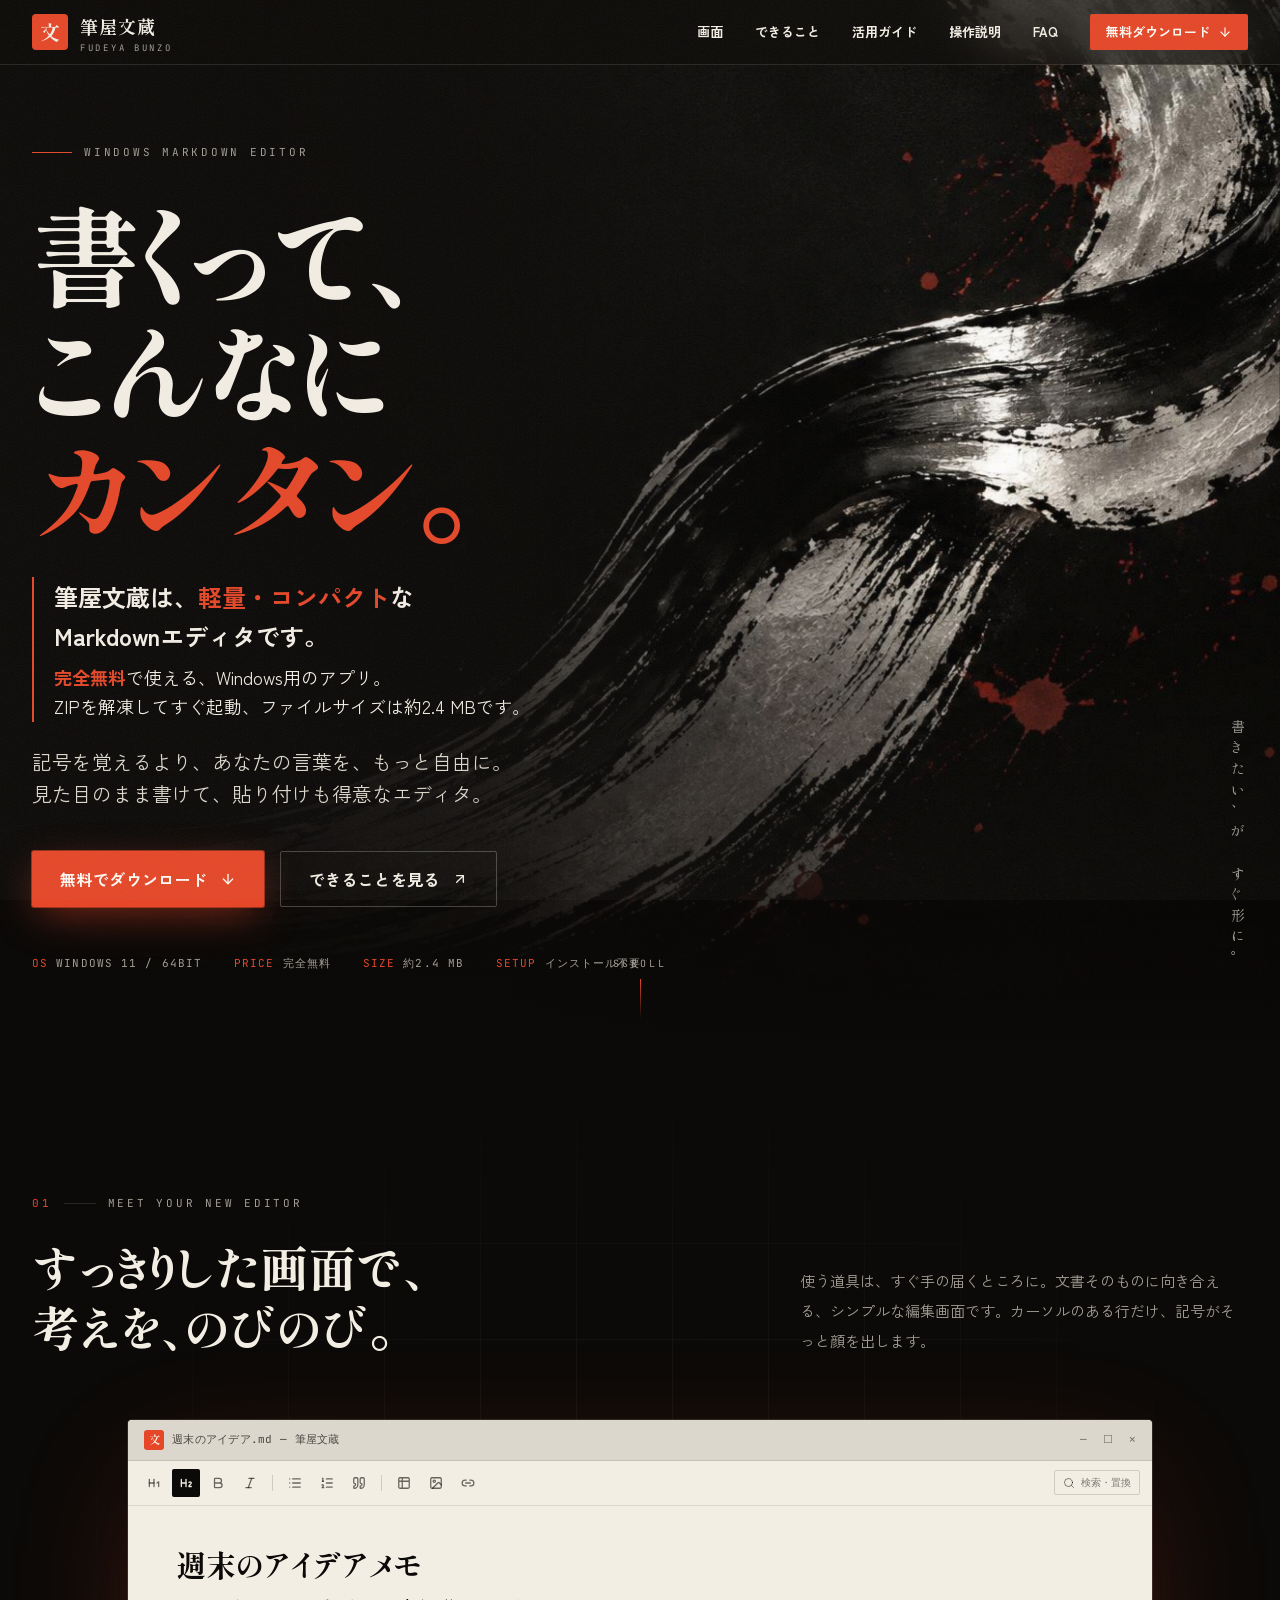
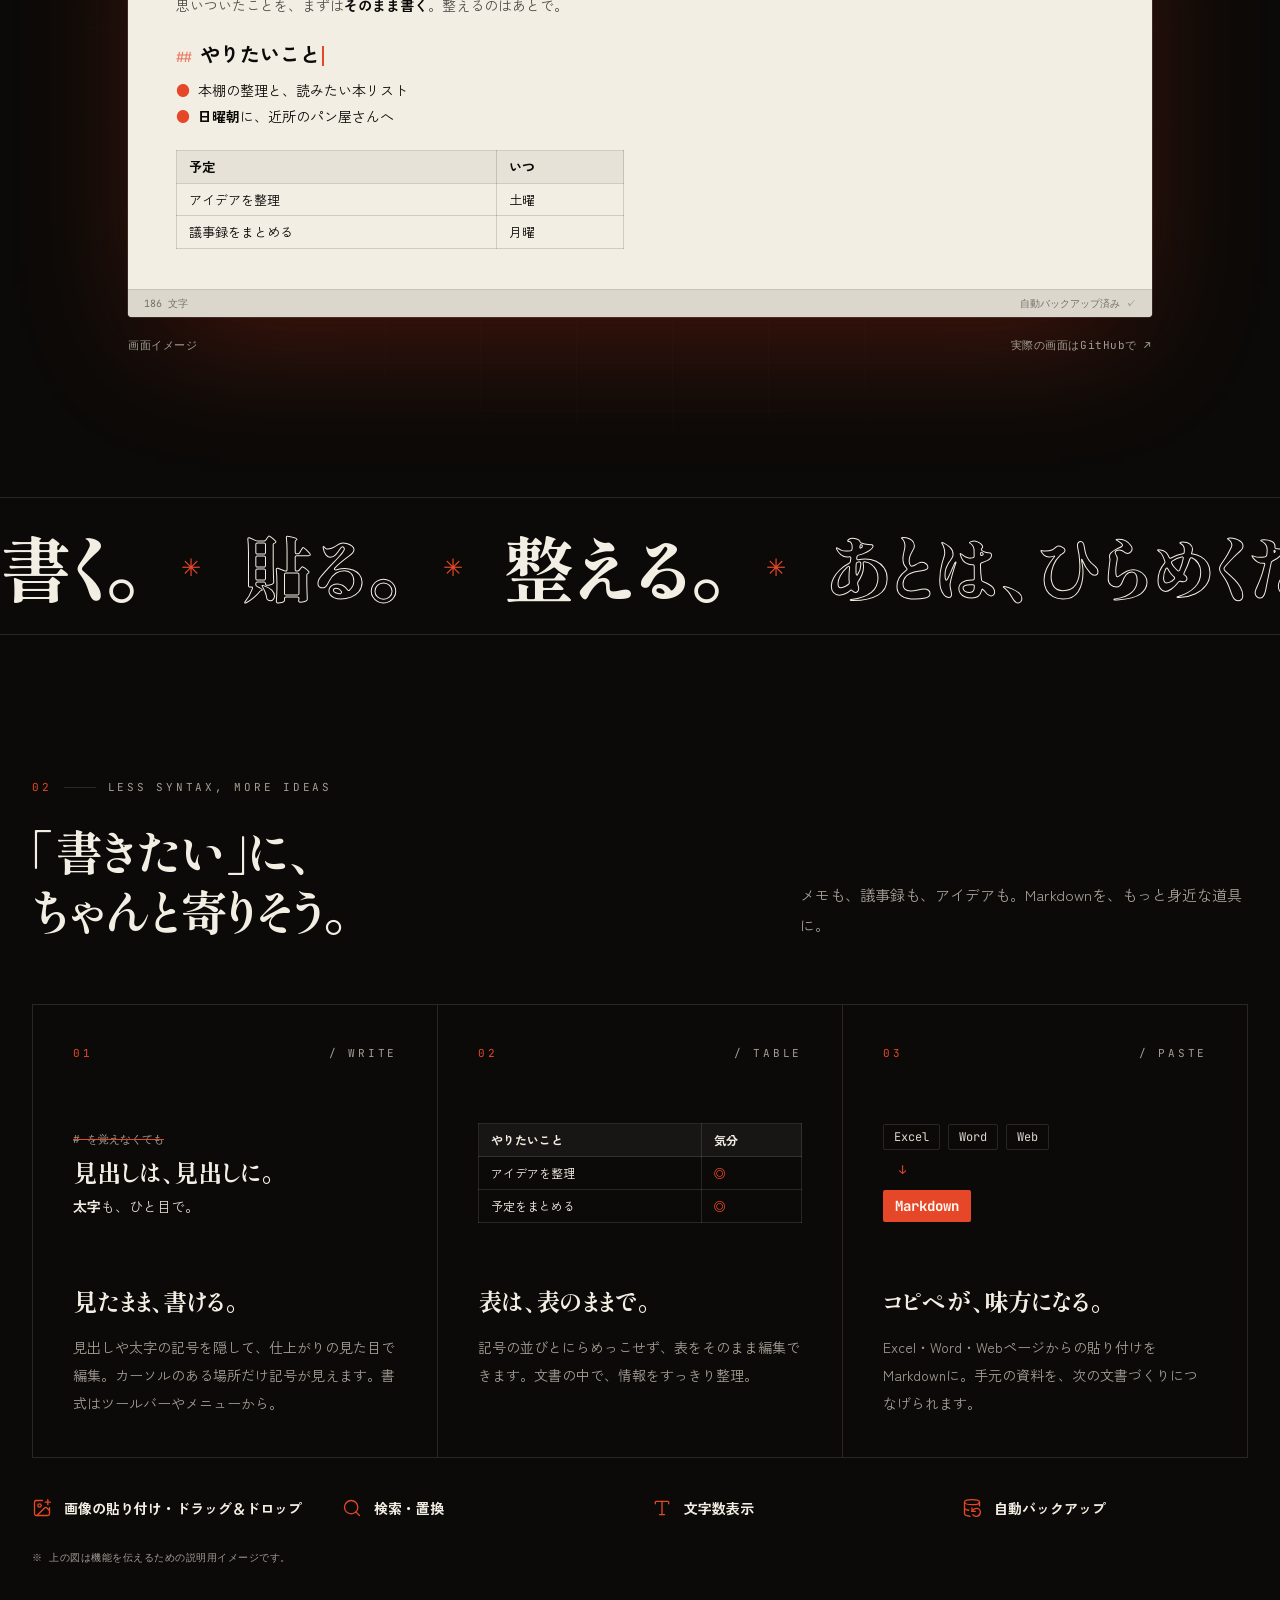
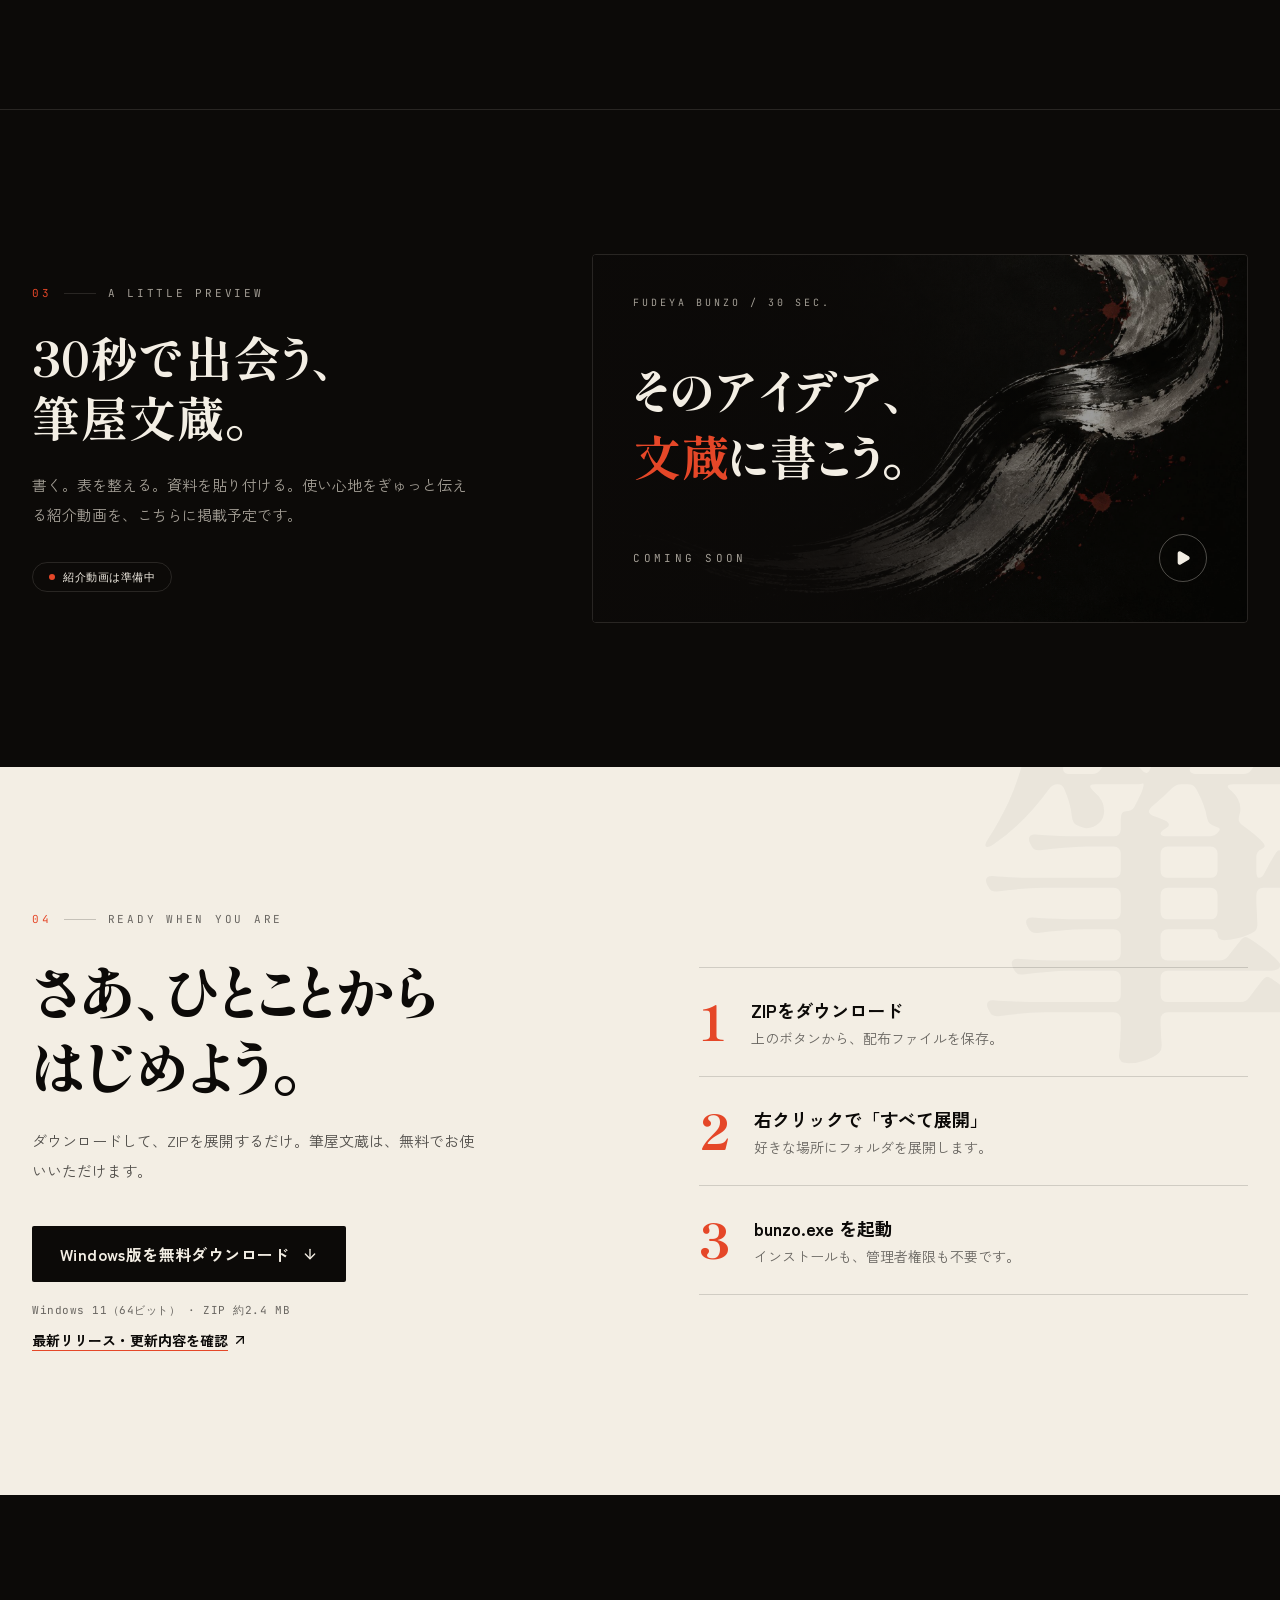
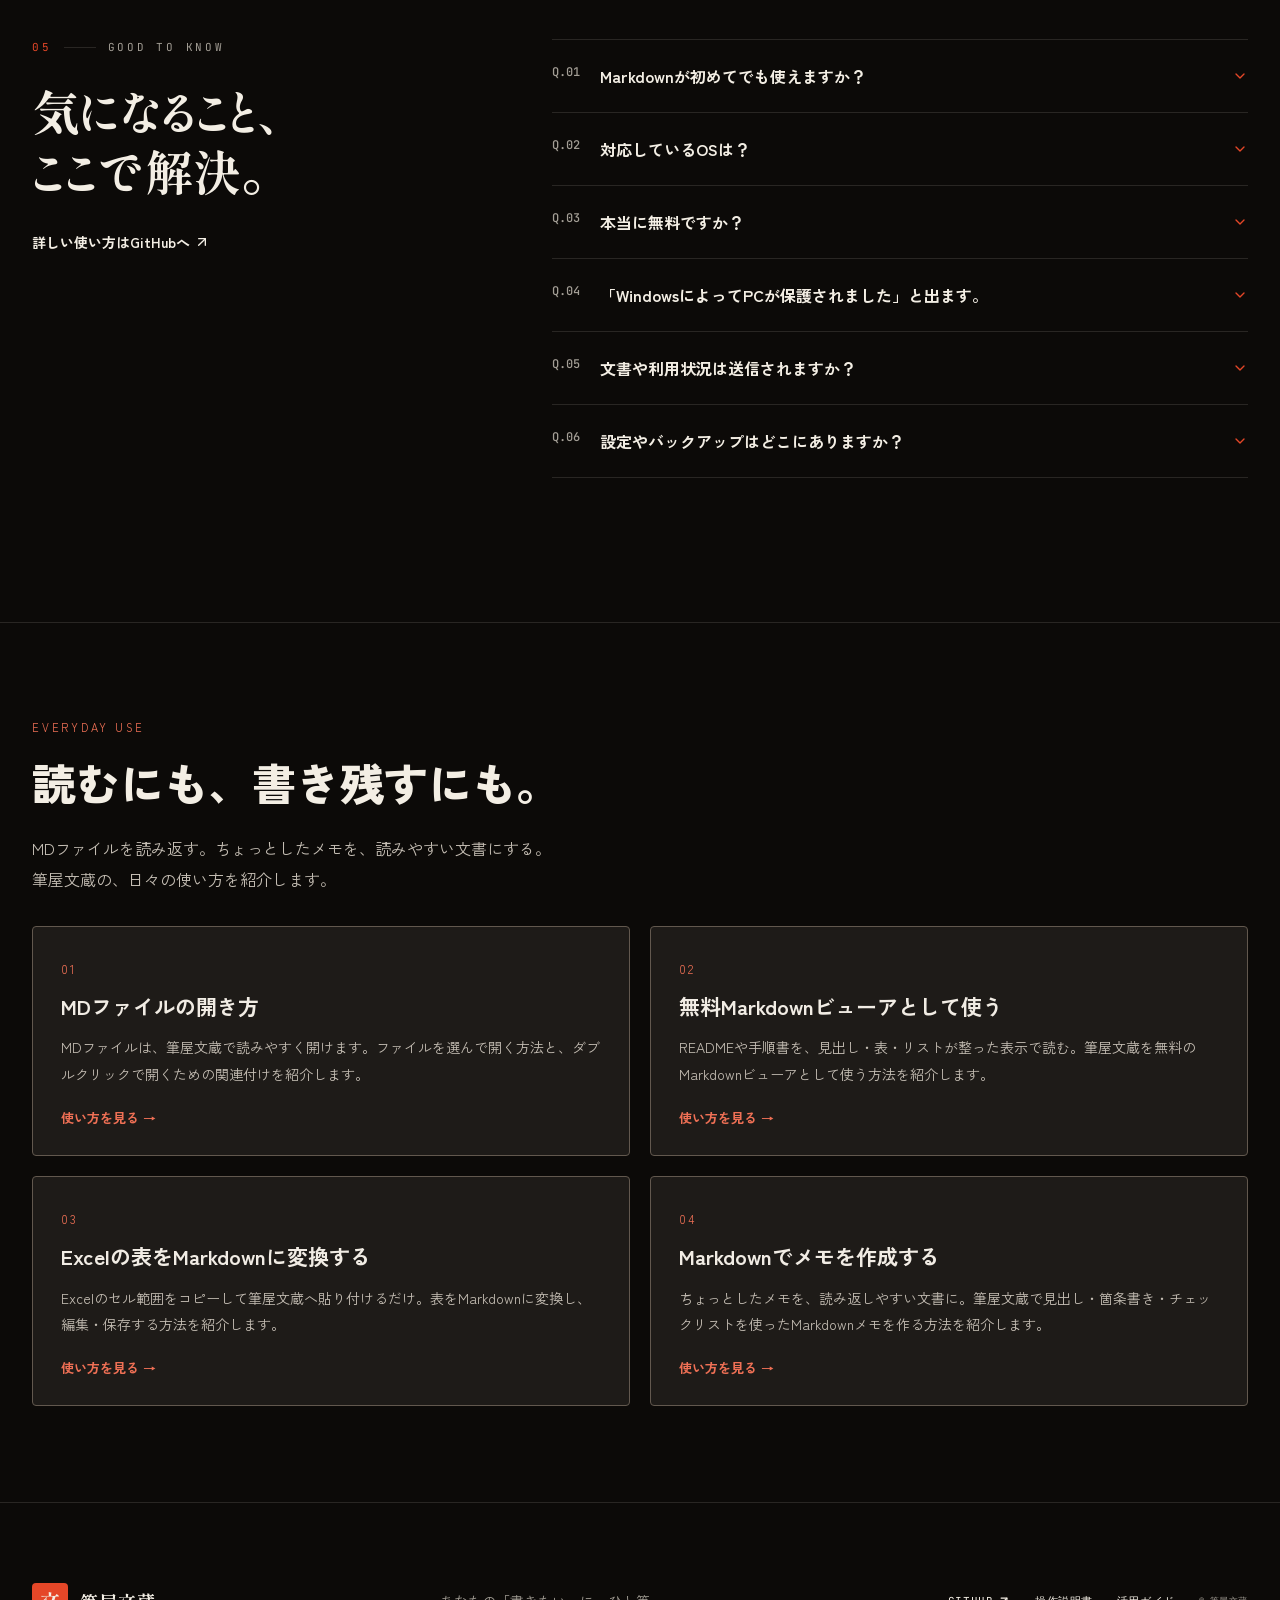
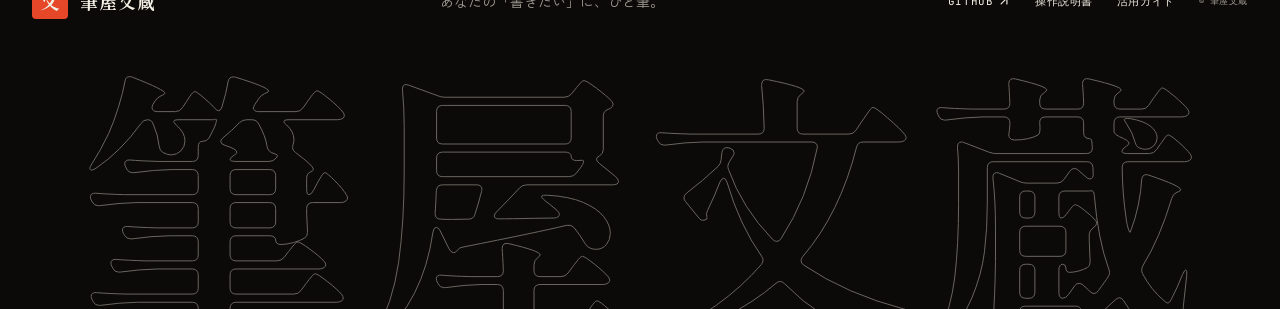
==== commit fb77e630: "Add four practical guides and links from homepage" ====
--- a/docs/index.html
+++ b/docs/index.html
@@ -1,2 +1,5 @@
-<!DOCTYPE html>
-<html lang="ja"><head><meta charset="utf-8"/><meta content="width=device-width, initial-scale=1" name="viewport"/><link as="image" fetchpriority="high" href="./assets/ink-stroke.jpg" rel="preload"/><link href="https://fonts.googleapis.com/css2?family=JetBrains+Mono:wght@400;500&amp;family=Shippori+Mincho+B1:wght@700;800&amp;family=Zen+Kaku+Gothic+New:wght@400;500;700&amp;display=swap" rel="stylesheet"/><link href="./assets/style.css" rel="stylesheet"/><title>筆屋文蔵｜書くって、こんなにカンタン。無料Windows Markdownエディタ</title><meta content="#141210" name="theme-color"/><meta content="軽量・コンパクトなMarkdownエディタ。完全無料のWindows 11用アプリで、記法を調べずに見た目のまま書けます。表をそのまま編集、Excel・Word・Webから貼り付け。インストール不要の筆屋文蔵。" name="description"/><meta content="筆屋文蔵｜書くって、こんなにカンタン。" property="og:title"/><meta content="記法を調べず、見た目のまま。無料のWindows Markdownエディタ。" property="og:description"/><meta content="website" property="og:type"/><meta content="ja_JP" property="og:locale"/><meta content="summary_large_image" name="twitter:card"/><link href="https://fonts.googleapis.com" rel="preconnect"/><link crossorigin="anonymous" href="https://fonts.gstatic.com" rel="preconnect"/><link href="./favicon.svg" rel="icon" type="image/svg+xml"/><script type="application/ld+json">{"@context":"https://schema.org","@type":"SoftwareApplication","name":"筆屋文蔵","applicationCategory":"ProductivityApplication","operatingSystem":"Windows 11 (64-bit)","offers":{"@type":"Offer","price":"0","priceCurrency":"JPY"},"downloadUrl":"https://github.com/yoken-taro/fudeya-bunzo/releases/latest","description":"Markdownの記法を調べずに、見た目のまま書けるWindows用エディタ"}</script><link rel="canonical" href="https://yoken-taro.github.io/fudeya-bunzo/"/><meta property="og:url" content="https://yoken-taro.github.io/fudeya-bunzo/"/></head><body><!--$--><div class="grain"><a class="absolute -top-20 left-4 z-[70] rounded-sm bg-primary px-4 py-2 text-primary-foreground focus:top-4" href="#main">本文へスキップ</a><header class="fixed inset-x-0 top-0 z-50 border-b border-border bg-background/70 backdrop-blur-xl"><div class="mx-auto flex h-16 max-w-7xl items-center justify-between px-5 sm:px-8"><a aria-label="筆屋文蔵 トップ" class="group flex items-center gap-3" href="#"><span class="grid size-9 place-items-center rounded-[4px] bg-shu font-display text-xl font-bold text-washi transition-transform group-hover:-rotate-6">文</span><span class="flex flex-col leading-none"><span class="font-display text-lg font-bold tracking-wider">筆屋文蔵</span><span class="mt-1 font-mono text-[9px] tracking-[0.3em] text-muted-foreground">FUDEYA BUNZO</span></span></a><nav aria-label="メインナビゲーション" class="flex items-center gap-8"><a class="group hidden flex-col items-center text-[13px] font-bold md:flex" href="#screen"><span class="transition-colors group-hover:text-shu">画面</span></a><a class="group hidden flex-col items-center text-[13px] font-bold md:flex" href="#features"><span class="transition-colors group-hover:text-shu">できること</span></a><a class="group hidden flex-col items-center text-[13px] font-bold md:flex" href="./manual.html"><span class="transition-colors group-hover:text-shu">操作説明</span></a><a class="group hidden flex-col items-center text-[13px] font-bold md:flex" href="#faq"><span class="transition-colors group-hover:text-shu">FAQ</span></a><a class="flex items-center gap-2 rounded-sm bg-primary px-4 py-2 text-[13px] font-bold text-primary-foreground transition-colors hover:bg-shu-glow" href="#download">無料ダウンロード <svg aria-hidden="true" class="lucide lucide-arrow-down size-3.5" fill="none" height="24" stroke="currentColor" stroke-linecap="round" stroke-linejoin="round" stroke-width="2" viewbox="0 0 24 24" width="24" xmlns="http://www.w3.org/2000/svg"><path d="M12 5v14"></path><path d="m19 12-7 7-7-7"></path></svg></a></nav></div></header><main id="main"><section class="relative isolate flex min-h-[100svh] items-center overflow-hidden pt-16"><img alt="" class="absolute inset-0 -z-20 h-full w-full animate-ink-in object-cover object-[70%_50%] opacity-80" fetchpriority="high" height="1088" src="./assets/ink-stroke.jpg" width="1920"/><div class="absolute inset-0 -z-10 bg-fade-left"></div><div class="absolute inset-0 -z-10 bg-ink/50 md:hidden"></div><div class="absolute inset-0 -z-10 bg-fade-bottom"></div><div class="mx-auto grid w-full max-w-7xl grid-cols-1 gap-10 px-5 py-20 sm:px-8 lg:grid-cols-[1fr_auto]"><div class="max-w-3xl"><p class="flex animate-rise items-center gap-3 font-mono text-[11px] tracking-[0.25em] text-muted-foreground" style="animation-delay:0.1s"><span class="h-px w-10 bg-shu"></span>WINDOWS MARKDOWN EDITOR</p><h1 class="mt-8 animate-rise font-display text-[clamp(3rem,8.5vw,7.5rem)] font-extrabold leading-[1.08] tracking-tight" style="animation-delay:0.25s">書くって、<br/>こんなに<br/><span class="text-shu">カンタン。</span></h1><div class="mt-8 max-w-xl animate-rise border-l-2 border-shu pl-5" style="animation-delay:0.35s"><p class="text-xl font-bold leading-relaxed text-washi sm:text-2xl">筆屋文蔵は、<span class="text-shu">軽量・コンパクト</span>な<br class="hidden sm:block"/>Markdownエディタです。</p><p class="mt-2 break-keep text-base leading-relaxed text-washi sm:text-lg"><span class="font-bold text-shu">完全無料</span>で使える、Windows用のアプリ。<br class="hidden sm:block"/>ZIPを解凍してすぐ起動、ファイルサイズは<span class="whitespace-nowrap">約2.4 MB</span>です。</p></div><p class="mt-6 max-w-lg animate-rise text-lg leading-relaxed text-washi-dim sm:text-xl" style="animation-delay:0.45s">記号を覚えるより、あなたの言葉を、もっと自由に。<br class="hidden sm:block"/>見た目のまま書けて、貼り付けも得意なエディタ。</p><div class="mt-10 flex animate-rise flex-wrap items-center gap-4" style="animation-delay:0.6s"><a class="inline-flex items-center justify-center whitespace-nowrap cursor-pointer focus-visible:outline-none focus-visible:ring-1 focus-visible:ring-ring disabled:pointer-events-none disabled:opacity-50 disabled:cursor-not-allowed [&amp;_svg]:pointer-events-none [&amp;_svg]:size-4 [&amp;_svg]:shrink-0 bg-primary text-primary-foreground font-bold tracking-wide shadow-seal transition-all hover:-translate-y-0.5 hover:bg-shu-glow h-14 px-7 text-base gap-3 rounded-sm" href="#download">無料でダウンロード <svg aria-hidden="true" class="lucide lucide-arrow-down" fill="none" height="24" stroke="currentColor" stroke-linecap="round" stroke-linejoin="round" stroke-width="2" viewbox="0 0 24 24" width="24" xmlns="http://www.w3.org/2000/svg"><path d="M12 5v14"></path><path d="m19 12-7 7-7-7"></path></svg></a><a class="inline-flex items-center justify-center whitespace-nowrap cursor-pointer focus-visible:outline-none focus-visible:ring-1 focus-visible:ring-ring disabled:pointer-events-none disabled:opacity-50 disabled:cursor-not-allowed [&amp;_svg]:pointer-events-none [&amp;_svg]:size-4 [&amp;_svg]:shrink-0 border border-foreground/25 text-foreground font-bold tracking-wide transition-all hover:border-foreground hover:bg-foreground/5 h-14 px-7 text-base gap-3 rounded-sm" href="#features">できることを見る <svg aria-hidden="true" class="lucide lucide-arrow-up-right" fill="none" height="24" stroke="currentColor" stroke-linecap="round" stroke-linejoin="round" stroke-width="2" viewbox="0 0 24 24" width="24" xmlns="http://www.w3.org/2000/svg"><path d="M7 7h10v10"></path><path d="M7 17 17 7"></path></svg></a></div><dl class="mt-12 flex animate-rise flex-wrap gap-x-8 gap-y-3 font-mono text-[11px] tracking-widest text-muted-foreground" style="animation-delay:0.75s"><div class="flex gap-2"><dt class="text-shu">OS</dt><dd>WINDOWS 11 / 64BIT</dd></div><div class="flex gap-2"><dt class="text-shu">PRICE</dt><dd>完全無料</dd></div><div class="flex gap-2"><dt class="text-shu">SIZE</dt><dd>約2.4 MB</dd></div><div class="flex gap-2"><dt class="text-shu">SETUP</dt><dd>インストール不要</dd></div></dl></div><p aria-hidden="true" class="hidden animate-rise self-end font-display text-sm tracking-[0.5em] text-washi-dim/70 tategaki lg:block" style="animation-delay:1s">書きたい、が　すぐ形に。</p></div><a class="absolute bottom-8 left-1/2 hidden -translate-x-1/2 flex-col items-center gap-2 font-mono text-[10px] tracking-[0.3em] text-muted-foreground sm:flex" href="#screen">SCROLL<span class="h-10 w-px bg-gradient-to-b from-shu to-transparent"></span></a></section><section class="relative overflow-hidden py-28 sm:py-36" id="screen"><div class="absolute inset-0 -z-10 bg-grid opacity-60 [mask-image:radial-gradient(ellipse_at_center,black,transparent_70%)]"></div><div class="mx-auto max-w-7xl px-5 sm:px-8"><div class="reveal grid gap-8 lg:grid-cols-2 lg:items-end"><div><p class="flex items-center gap-3 font-mono text-[11px] tracking-[0.25em] text-muted-foreground"><span class="text-shu">01</span><span class="h-px w-8 bg-border"></span>MEET YOUR NEW EDITOR</p><h2 class="mt-6 font-display text-4xl font-bold leading-tight sm:text-5xl">すっきりした画面で、<br/>考えを、のびのび。</h2></div><p class="max-w-md text-[15px] leading-loose text-muted-foreground lg:justify-self-end">使う道具は、すぐ手の届くところに。文書そのものに向き合える、シンプルな編集画面です。カーソルのある行だけ、記号がそっと顔を出します。</p></div><figure class="reveal mx-auto mt-16 max-w-5xl"><div aria-label="筆屋文蔵の編集画面イメージ。見出し・太字・箇条書き・表を見たままの姿で編集している様子" class="overflow-hidden rounded-md bg-washi text-ink shadow-window" role="img"><div class="flex items-center justify-between border-b border-ink/10 bg-washi-dim px-4 py-2.5"><div class="flex items-center gap-2"><span class="grid size-5 place-items-center rounded-[3px] bg-shu font-display text-[11px] font-bold text-washi">文</span><span class="font-mono text-[11px] tracking-wide text-ink/70">週末のアイデア.md — 筆屋文蔵</span></div><div aria-hidden="true" class="flex gap-4 font-mono text-[11px] text-ink/50"><span>—</span><span>☐</span><span>✕</span></div></div><div aria-hidden="true" class="flex items-center gap-1 border-b border-ink/10 px-3 py-2"><span class="grid size-7 place-items-center rounded-sm text-ink/60"><svg aria-hidden="true" class="lucide lucide-heading1 lucide-heading-1 size-3.5" fill="none" height="24" stroke="currentColor" stroke-linecap="round" stroke-linejoin="round" stroke-width="2.2" viewbox="0 0 24 24" width="24" xmlns="http://www.w3.org/2000/svg"><path d="M4 12h8"></path><path d="M4 18V6"></path><path d="M12 18V6"></path><path d="m17 12 3-2v8"></path></svg></span><span class="grid size-7 place-items-center rounded-sm bg-ink text-washi"><svg aria-hidden="true" class="lucide lucide-heading2 lucide-heading-2 size-3.5" fill="none" height="24" stroke="currentColor" stroke-linecap="round" stroke-linejoin="round" stroke-width="2.2" viewbox="0 0 24 24" width="24" xmlns="http://www.w3.org/2000/svg"><path d="M4 12h8"></path><path d="M4 18V6"></path><path d="M12 18V6"></path><path d="M21 18h-4c0-4 4-3 4-6 0-1.5-2-2.5-4-1"></path></svg></span><span class="grid size-7 place-items-center rounded-sm text-ink/60"><svg aria-hidden="true" class="lucide lucide-bold size-3.5" fill="none" height="24" stroke="currentColor" stroke-linecap="round" stroke-linejoin="round" stroke-width="2.2" viewbox="0 0 24 24" width="24" xmlns="http://www.w3.org/2000/svg"><path d="M6 12h9a4 4 0 0 1 0 8H7a1 1 0 0 1-1-1V5a1 1 0 0 1 1-1h7a4 4 0 0 1 0 8"></path></svg></span><span class="grid size-7 place-items-center rounded-sm text-ink/60"><svg aria-hidden="true" class="lucide lucide-italic size-3.5" fill="none" height="24" stroke="currentColor" stroke-linecap="round" stroke-linejoin="round" stroke-width="2.2" viewbox="0 0 24 24" width="24" xmlns="http://www.w3.org/2000/svg"><line x1="19" x2="10" y1="4" y2="4"></line><line x1="14" x2="5" y1="20" y2="20"></line><line x1="15" x2="9" y1="4" y2="20"></line></svg></span><span class="mx-1 h-4 w-px bg-ink/15"></span><span class="grid size-7 place-items-center rounded-sm text-ink/60"><svg aria-hidden="true" class="lucide lucide-list size-3.5" fill="none" height="24" stroke="currentColor" stroke-linecap="round" stroke-linejoin="round" stroke-width="2.2" viewbox="0 0 24 24" width="24" xmlns="http://www.w3.org/2000/svg"><path d="M3 5h.01"></path><path d="M3 12h.01"></path><path d="M3 19h.01"></path><path d="M8 5h13"></path><path d="M8 12h13"></path><path d="M8 19h13"></path></svg></span><span class="grid size-7 place-items-center rounded-sm text-ink/60"><svg aria-hidden="true" class="lucide lucide-list-ordered size-3.5" fill="none" height="24" stroke="currentColor" stroke-linecap="round" stroke-linejoin="round" stroke-width="2.2" viewbox="0 0 24 24" width="24" xmlns="http://www.w3.org/2000/svg"><path d="M11 5h10"></path><path d="M11 12h10"></path><path d="M11 19h10"></path><path d="M4 4h1v5"></path><path d="M4 9h2"></path><path d="M6.5 20H3.4c0-1 2.6-1.925 2.6-3.5a1.5 1.5 0 0 0-2.6-1.02"></path></svg></span><span class="grid size-7 place-items-center rounded-sm text-ink/60"><svg aria-hidden="true" class="lucide lucide-quote size-3.5" fill="none" height="24" stroke="currentColor" stroke-linecap="round" stroke-linejoin="round" stroke-width="2.2" viewbox="0 0 24 24" width="24" xmlns="http://www.w3.org/2000/svg"><path d="M16 3a2 2 0 0 0-2 2v6a2 2 0 0 0 2 2 1 1 0 0 1 1 1v1a2 2 0 0 1-2 2 1 1 0 0 0-1 1v2a1 1 0 0 0 1 1 6 6 0 0 0 6-6V5a2 2 0 0 0-2-2z"></path><path d="M5 3a2 2 0 0 0-2 2v6a2 2 0 0 0 2 2 1 1 0 0 1 1 1v1a2 2 0 0 1-2 2 1 1 0 0 0-1 1v2a1 1 0 0 0 1 1 6 6 0 0 0 6-6V5a2 2 0 0 0-2-2z"></path></svg></span><span class="mx-1 h-4 w-px bg-ink/15"></span><span class="grid size-7 place-items-center rounded-sm text-ink/60"><svg aria-hidden="true" class="lucide lucide-table2 lucide-table-2 size-3.5" fill="none" height="24" stroke="currentColor" stroke-linecap="round" stroke-linejoin="round" stroke-width="2.2" viewbox="0 0 24 24" width="24" xmlns="http://www.w3.org/2000/svg"><path d="M9 3H5a2 2 0 0 0-2 2v4m6-6h10a2 2 0 0 1 2 2v4M9 3v18m0 0h10a2 2 0 0 0 2-2V9M9 21H5a2 2 0 0 1-2-2V9m0 0h18"></path></svg></span><span class="grid size-7 place-items-center rounded-sm text-ink/60"><svg aria-hidden="true" class="lucide lucide-image size-3.5" fill="none" height="24" stroke="currentColor" stroke-linecap="round" stroke-linejoin="round" stroke-width="2.2" viewbox="0 0 24 24" width="24" xmlns="http://www.w3.org/2000/svg"><rect height="18" rx="2" ry="2" width="18" x="3" y="3"></rect><circle cx="9" cy="9" r="2"></circle><path d="m21 15-3.086-3.086a2 2 0 0 0-2.828 0L6 21"></path></svg></span><span class="grid size-7 place-items-center rounded-sm text-ink/60"><svg aria-hidden="true" class="lucide lucide-link2 lucide-link-2 size-3.5" fill="none" height="24" stroke="currentColor" stroke-linecap="round" stroke-linejoin="round" stroke-width="2.2" viewbox="0 0 24 24" width="24" xmlns="http://www.w3.org/2000/svg"><path d="M9 17H7A5 5 0 0 1 7 7h2"></path><path d="M15 7h2a5 5 0 1 1 0 10h-2"></path><line x1="8" x2="16" y1="12" y2="12"></line></svg></span><span class="ml-auto flex items-center gap-1.5 whitespace-nowrap rounded-sm border border-ink/15 px-2 py-1 font-mono text-[10px] text-ink/50"><svg aria-hidden="true" class="lucide lucide-search size-3" fill="none" height="24" stroke="currentColor" stroke-linecap="round" stroke-linejoin="round" stroke-width="2" viewbox="0 0 24 24" width="24" xmlns="http://www.w3.org/2000/svg"><path d="m21 21-4.34-4.34"></path><circle cx="11" cy="11" r="8"></circle></svg> <span class="hidden sm:inline">検索・置換</span></span></div><div aria-hidden="true" class="px-6 py-7 sm:px-12 sm:py-10"><p class="font-display text-2xl font-bold sm:text-3xl">週末のアイデアメモ</p><p class="mt-3 text-[13px] leading-relaxed text-ink/70 sm:text-sm">思いついたことを、まずは<b class="text-ink">そのまま書く</b>。整えるのはあとで。</p><p class="mt-6 flex items-baseline gap-2 text-lg font-bold sm:text-xl"><span class="font-mono text-sm font-medium text-shu/70">##</span><span>やりたいこと<span class="ml-0.5 inline-block h-5 w-[2px] translate-y-1 animate-caret bg-shu"></span></span></p><ul class="mt-3 space-y-1.5 text-[13px] sm:text-sm"><li class="flex gap-2"><span class="text-shu">●</span> 本棚の整理と、読みたい本リスト</li><li class="flex gap-2"><span class="text-shu">●</span><span><b>日曜朝</b>に、近所のパン屋さんへ</span></li></ul><table class="mt-6 w-full max-w-md border-collapse text-left text-[12px] sm:text-[13px]"><thead><tr class="bg-ink/5"><th class="border border-ink/15 px-3 py-1.5 font-bold">予定</th><th class="border border-ink/15 px-3 py-1.5 font-bold">いつ</th></tr></thead><tbody><tr><td class="border border-ink/15 px-3 py-1.5">アイデアを整理</td><td class="border border-ink/15 px-3 py-1.5">土曜</td></tr><tr><td class="border border-ink/15 px-3 py-1.5">議事録をまとめる</td><td class="border border-ink/15 px-3 py-1.5">月曜</td></tr></tbody></table></div><div aria-hidden="true" class="flex justify-between border-t border-ink/10 bg-washi-dim px-4 py-1.5 font-mono text-[10px] text-ink/50"><span>186 文字</span><span>自動バックアップ済み ✓</span></div></div><figcaption class="mt-5 flex flex-wrap justify-between gap-2 font-mono text-[11px] tracking-wider text-muted-foreground"><span>画面イメージ</span><a class="hover:text-shu" href="https://github.com/yoken-taro/fudeya-bunzo#readme" rel="noopener" target="_blank">実際の画面はGitHubで ↗</a></figcaption></figure></div></section><div aria-label="筆屋文蔵の特徴：書く。貼る。整える。あとは、ひらめくだけ。" class="overflow-hidden border-y border-border py-8"><div aria-hidden="true" class="flex w-max animate-marquee items-center gap-10 whitespace-nowrap"><span class="flex items-center gap-10"><span class="font-display text-5xl font-extrabold sm:text-7xl text-foreground">書く。</span><span class="text-2xl text-shu">✳</span></span><span class="flex items-center gap-10"><span class="font-display text-5xl font-extrabold sm:text-7xl text-outline">貼る。</span><span class="text-2xl text-shu">✳</span></span><span class="flex items-center gap-10"><span class="font-display text-5xl font-extrabold sm:text-7xl text-foreground">整える。</span><span class="text-2xl text-shu">✳</span></span><span class="flex items-center gap-10"><span class="font-display text-5xl font-extrabold sm:text-7xl text-outline">あとは、ひらめくだけ。</span><span class="text-2xl text-shu">✳</span></span><span class="flex items-center gap-10"><span class="font-display text-5xl font-extrabold sm:text-7xl text-foreground">書く。</span><span class="text-2xl text-shu">✳</span></span><span class="flex items-center gap-10"><span class="font-display text-5xl font-extrabold sm:text-7xl text-outline">貼る。</span><span class="text-2xl text-shu">✳</span></span><span class="flex items-center gap-10"><span class="font-display text-5xl font-extrabold sm:text-7xl text-foreground">整える。</span><span class="text-2xl text-shu">✳</span></span><span class="flex items-center gap-10"><span class="font-display text-5xl font-extrabold sm:text-7xl text-outline">あとは、ひらめくだけ。</span><span class="text-2xl text-shu">✳</span></span><span class="flex items-center gap-10"><span class="font-display text-5xl font-extrabold sm:text-7xl text-foreground">書く。</span><span class="text-2xl text-shu">✳</span></span><span class="flex items-center gap-10"><span class="font-display text-5xl font-extrabold sm:text-7xl text-outline">貼る。</span><span class="text-2xl text-shu">✳</span></span><span class="flex items-center gap-10"><span class="font-display text-5xl font-extrabold sm:text-7xl text-foreground">整える。</span><span class="text-2xl text-shu">✳</span></span><span class="flex items-center gap-10"><span class="font-display text-5xl font-extrabold sm:text-7xl text-outline">あとは、ひらめくだけ。</span><span class="text-2xl text-shu">✳</span></span><span class="flex items-center gap-10"><span class="font-display text-5xl font-extrabold sm:text-7xl text-foreground">書く。</span><span class="text-2xl text-shu">✳</span></span><span class="flex items-center gap-10"><span class="font-display text-5xl font-extrabold sm:text-7xl text-outline">貼る。</span><span class="text-2xl text-shu">✳</span></span><span class="flex items-center gap-10"><span class="font-display text-5xl font-extrabold sm:text-7xl text-foreground">整える。</span><span class="text-2xl text-shu">✳</span></span><span class="flex items-center gap-10"><span class="font-display text-5xl font-extrabold sm:text-7xl text-outline">あとは、ひらめくだけ。</span><span class="text-2xl text-shu">✳</span></span></div></div><section class="py-28 sm:py-36" id="features"><div class="mx-auto max-w-7xl px-5 sm:px-8"><div class="reveal grid gap-8 lg:grid-cols-2 lg:items-end"><div><p class="flex items-center gap-3 font-mono text-[11px] tracking-[0.25em] text-muted-foreground"><span class="text-shu">02</span><span class="h-px w-8 bg-border"></span>LESS SYNTAX, MORE IDEAS</p><h2 class="mt-6 font-display text-4xl font-bold leading-tight sm:text-5xl">「書きたい」に、<br/>ちゃんと寄りそう。</h2></div><p class="max-w-md text-[15px] leading-loose text-muted-foreground lg:justify-self-end">メモも、議事録も、アイデアも。Markdownを、もっと身近な道具に。</p></div><div class="mt-16 grid border-l border-t border-border md:grid-cols-3"><article class="reveal group relative flex flex-col border-b border-r border-border p-8 transition-colors hover:bg-card sm:p-10"><div class="flex items-center justify-between font-mono text-[11px] tracking-[0.25em]"><span class="text-shu">01</span><span class="text-muted-foreground">/ <!-- -->WRITE</span></div><div class="my-10 flex min-h-36 items-center"><div class="space-y-2"><p class="font-mono text-[11px] text-muted-foreground line-through decoration-shu"># を覚えなくても</p><p class="font-display text-2xl font-bold">見出しは、見出しに。</p><p class="text-sm text-washi-dim"><b class="text-foreground">太字</b>も、ひと目で。</p></div></div><h3 class="font-display text-2xl font-bold">見たまま、書ける。</h3><p class="mt-4 text-sm leading-loose text-muted-foreground">見出しや太字の記号を隠して、仕上がりの見た目で編集。カーソルのある場所だけ記号が見えます。書式はツールバーやメニューから。</p><span class="absolute inset-x-0 top-0 h-px origin-left scale-x-0 bg-shu transition-transform duration-500 group-hover:scale-x-100"></span></article><article class="reveal group relative flex flex-col border-b border-r border-border p-8 transition-colors hover:bg-card sm:p-10"><div class="flex items-center justify-between font-mono text-[11px] tracking-[0.25em]"><span class="text-shu">02</span><span class="text-muted-foreground">/ <!-- -->TABLE</span></div><div class="my-10 flex min-h-36 items-center"><table class="w-full border-collapse text-left text-xs"><thead><tr><th class="border border-border bg-foreground/5 px-3 py-2">やりたいこと</th><th class="border border-border bg-foreground/5 px-3 py-2">気分</th></tr></thead><tbody><tr><td class="border border-border px-3 py-2">アイデアを整理</td><td class="border border-border px-3 py-2 text-shu">◎</td></tr><tr><td class="border border-border px-3 py-2">予定をまとめる</td><td class="border border-border px-3 py-2 text-shu">◎</td></tr></tbody></table></div><h3 class="font-display text-2xl font-bold">表は、表のままで。</h3><p class="mt-4 text-sm leading-loose text-muted-foreground">記号の並びとにらめっこせず、表をそのまま編集できます。文書の中で、情報をすっきり整理。</p><span class="absolute inset-x-0 top-0 h-px origin-left scale-x-0 bg-shu transition-transform duration-500 group-hover:scale-x-100"></span></article><article class="reveal group relative flex flex-col border-b border-r border-border p-8 transition-colors hover:bg-card sm:p-10"><div class="flex items-center justify-between font-mono text-[11px] tracking-[0.25em]"><span class="text-shu">03</span><span class="text-muted-foreground">/ <!-- -->PASTE</span></div><div class="my-10 flex min-h-36 items-center"><div class="flex flex-col items-start gap-3 font-mono text-xs"><div class="flex gap-2"><span class="rounded-sm border border-border px-2.5 py-1 text-washi-dim">Excel</span><span class="rounded-sm border border-border px-2.5 py-1 text-washi-dim">Word</span><span class="rounded-sm border border-border px-2.5 py-1 text-washi-dim">Web</span></div><span class="pl-4 text-shu">↓</span><span class="rounded-sm bg-shu px-3 py-1.5 text-sm font-bold text-primary-foreground">Markdown</span></div></div><h3 class="font-display text-2xl font-bold">コピペが、味方になる。</h3><p class="mt-4 text-sm leading-loose text-muted-foreground">Excel・Word・Webページからの貼り付けをMarkdownに。手元の資料を、次の文書づくりにつなげられます。</p><span class="absolute inset-x-0 top-0 h-px origin-left scale-x-0 bg-shu transition-transform duration-500 group-hover:scale-x-100"></span></article></div><ul class="mt-10 grid grid-cols-2 gap-6 md:grid-cols-4"><li class="flex items-center gap-3 text-sm font-bold"><svg aria-hidden="true" class="lucide lucide-image-plus size-5 shrink-0 text-shu" fill="none" height="24" stroke="currentColor" stroke-linecap="round" stroke-linejoin="round" stroke-width="1.6" viewbox="0 0 24 24" width="24" xmlns="http://www.w3.org/2000/svg"><path d="M16 5h6"></path><path d="M19 2v6"></path><path d="M21 11.5V19a2 2 0 0 1-2 2H5a2 2 0 0 1-2-2V5a2 2 0 0 1 2-2h7.5"></path><path d="m21 15-3.086-3.086a2 2 0 0 0-2.828 0L6 21"></path><circle cx="9" cy="9" r="2"></circle></svg>画像の貼り付け・ドラッグ＆ドロップ</li><li class="flex items-center gap-3 text-sm font-bold"><svg aria-hidden="true" class="lucide lucide-search size-5 shrink-0 text-shu" fill="none" height="24" stroke="currentColor" stroke-linecap="round" stroke-linejoin="round" stroke-width="1.6" viewbox="0 0 24 24" width="24" xmlns="http://www.w3.org/2000/svg"><path d="m21 21-4.34-4.34"></path><circle cx="11" cy="11" r="8"></circle></svg>検索・置換</li><li class="flex items-center gap-3 text-sm font-bold"><svg aria-hidden="true" class="lucide lucide-type size-5 shrink-0 text-shu" fill="none" height="24" stroke="currentColor" stroke-linecap="round" stroke-linejoin="round" stroke-width="1.6" viewbox="0 0 24 24" width="24" xmlns="http://www.w3.org/2000/svg"><path d="M12 4v16"></path><path d="M4 7V5a1 1 0 0 1 1-1h14a1 1 0 0 1 1 1v2"></path><path d="M9 20h6"></path></svg>文字数表示</li><li class="flex items-center gap-3 text-sm font-bold"><svg aria-hidden="true" class="lucide lucide-database-backup size-5 shrink-0 text-shu" fill="none" height="24" stroke="currentColor" stroke-linecap="round" stroke-linejoin="round" stroke-width="1.6" viewbox="0 0 24 24" width="24" xmlns="http://www.w3.org/2000/svg"><ellipse cx="12" cy="5" rx="9" ry="3"></ellipse><path d="M3 12a9 3 0 0 0 5 2.69"></path><path d="M21 9.3V5"></path><path d="M3 5v14a9 3 0 0 0 6.47 2.88"></path><path d="M12 12v4h4"></path><path d="M13 20a5 5 0 0 0 9-3 4.5 4.5 0 0 0-4.5-4.5c-1.33 0-2.54.54-3.41 1.41L12 16"></path></svg>自動バックアップ</li></ul><p class="mt-8 font-mono text-[10px] tracking-wider text-muted-foreground">※ 上の図は機能を伝えるための説明用イメージです。</p></div></section><section class="border-t border-border py-28 sm:py-36" id="movie"><div class="mx-auto grid max-w-7xl items-center gap-14 px-5 sm:px-8 lg:grid-cols-[1fr_1.3fr]"><div class="reveal"><p class="flex items-center gap-3 font-mono text-[11px] tracking-[0.25em] text-muted-foreground"><span class="text-shu">03</span><span class="h-px w-8 bg-border"></span>A LITTLE PREVIEW</p><h2 class="mt-6 font-display text-4xl font-bold leading-tight sm:text-5xl">30秒で出会う、<br/>筆屋文蔵。</h2><p class="mt-6 max-w-md text-[15px] leading-loose text-muted-foreground">書く。表を整える。資料を貼り付ける。使い心地をぎゅっと伝える紹介動画を、こちらに掲載予定です。</p><span class="mt-8 inline-flex items-center gap-2 rounded-full border border-border px-4 py-1.5 font-mono text-[11px] tracking-wider"><span class="size-1.5 animate-pulse rounded-full bg-shu"></span> 紹介動画は準備中</span></div><div aria-label="30秒紹介動画の掲載予定スペース" class="reveal relative isolate aspect-video overflow-hidden rounded-md border border-border" role="img"><img alt="" class="absolute inset-0 -z-10 h-full w-full object-cover opacity-60" height="1088" loading="lazy" src="./assets/ink-stroke.jpg" width="1920"/><div class="absolute inset-0 -z-10 bg-fade-left"></div><div class="flex h-full flex-col justify-between p-6 sm:p-10"><span class="font-mono text-[10px] tracking-[0.3em] text-muted-foreground">FUDEYA BUNZO / 30 SEC.</span><p class="font-display text-3xl font-extrabold leading-snug sm:text-5xl">そのアイデア、<br/><span class="text-shu">文蔵</span>に書こう。</p><div class="flex items-center justify-between font-mono text-[11px] tracking-[0.3em] text-muted-foreground"><span>COMING SOON</span><span class="grid size-12 place-items-center rounded-full border border-foreground/30 text-foreground"><svg aria-hidden="true" class="lucide lucide-play size-4 fill-current" fill="none" height="24" stroke="currentColor" stroke-linecap="round" stroke-linejoin="round" stroke-width="2" viewbox="0 0 24 24" width="24" xmlns="http://www.w3.org/2000/svg"><path d="M5 5a2 2 0 0 1 3.008-1.728l11.997 6.998a2 2 0 0 1 .003 3.458l-12 7A2 2 0 0 1 5 19z"></path></svg></span></div></div></div></div></section><section class="relative overflow-hidden bg-washi py-28 text-ink sm:py-36" id="download"><span aria-hidden="true" class="pointer-events-none absolute -right-10 -top-16 select-none font-display text-[22rem] font-extrabold leading-none text-ink/[0.04]">筆</span><div class="relative mx-auto grid max-w-7xl gap-16 px-5 sm:px-8 lg:grid-cols-[1.1fr_1fr] lg:items-center"><div class="reveal"><p class="flex items-center gap-3 font-mono text-[11px] tracking-[0.25em] text-ink/60"><span class="text-shu">04</span><span class="h-px w-8 bg-ink/20"></span>READY WHEN YOU ARE</p><h2 class="mt-6 font-display text-5xl font-extrabold leading-tight sm:text-6xl">さあ、ひとことから<br/>はじめよう。</h2><p class="mt-6 max-w-md text-[15px] leading-loose text-ink/70">ダウンロードして、ZIPを展開するだけ。筆屋文蔵は、無料でお使いいただけます。</p><a class="inline-flex items-center justify-center whitespace-nowrap cursor-pointer focus-visible:outline-none focus-visible:ring-1 focus-visible:ring-ring disabled:pointer-events-none disabled:opacity-50 disabled:cursor-not-allowed [&amp;_svg]:pointer-events-none [&amp;_svg]:size-4 [&amp;_svg]:shrink-0 bg-ink text-washi font-bold tracking-wide transition-all hover:-translate-y-0.5 hover:bg-primary h-14 px-7 text-base gap-3 rounded-sm mt-10" href="https://github.com/yoken-taro/fudeya-bunzo/releases/latest">Windows版を無料ダウンロード <svg aria-hidden="true" class="lucide lucide-arrow-down" fill="none" height="24" stroke="currentColor" stroke-linecap="round" stroke-linejoin="round" stroke-width="2" viewbox="0 0 24 24" width="24" xmlns="http://www.w3.org/2000/svg"><path d="M12 5v14"></path><path d="m19 12-7 7-7-7"></path></svg></a><p class="mt-5 font-mono text-[11px] tracking-wider text-ink/60">Windows 11（64ビット）<!-- --> · ZIP <!-- -->約2.4 MB</p><a class="mt-3 inline-flex items-center gap-1 text-sm font-bold underline decoration-shu underline-offset-4 hover:text-shu" href="https://github.com/yoken-taro/fudeya-bunzo/releases/latest">最新リリース・更新内容を確認 <svg aria-hidden="true" class="lucide lucide-arrow-up-right size-4" fill="none" height="24" stroke="currentColor" stroke-linecap="round" stroke-linejoin="round" stroke-width="2" viewbox="0 0 24 24" width="24" xmlns="http://www.w3.org/2000/svg"><path d="M7 7h10v10"></path><path d="M7 17 17 7"></path></svg></a></div><ol class="reveal border-t border-ink/15"><li class="flex items-start gap-6 border-b border-ink/15 py-7"><span class="font-display text-5xl font-extrabold leading-none text-shu">1</span><div><h3 class="text-lg font-bold">ZIPをダウンロード</h3><p class="mt-1 text-sm text-ink/60">上のボタンから、配布ファイルを保存。</p></div></li><li class="flex items-start gap-6 border-b border-ink/15 py-7"><span class="font-display text-5xl font-extrabold leading-none text-shu">2</span><div><h3 class="text-lg font-bold">右クリックで「すべて展開」</h3><p class="mt-1 text-sm text-ink/60">好きな場所にフォルダを展開します。</p></div></li><li class="flex items-start gap-6 border-b border-ink/15 py-7"><span class="font-display text-5xl font-extrabold leading-none text-shu">3</span><div><h3 class="text-lg font-bold">bunzo.exe を起動</h3><p class="mt-1 text-sm text-ink/60">インストールも、管理者権限も不要です。</p></div></li></ol></div></section><section class="py-28 sm:py-36" id="faq"><div class="mx-auto grid max-w-7xl gap-14 px-5 sm:px-8 lg:grid-cols-[0.8fr_1.2fr]"><div class="reveal"><p class="flex items-center gap-3 font-mono text-[11px] tracking-[0.25em] text-muted-foreground"><span class="text-shu">05</span><span class="h-px w-8 bg-border"></span>GOOD TO KNOW</p><h2 class="mt-6 font-display text-4xl font-bold leading-tight sm:text-5xl">気になること、<br/>ここで解決。</h2><a class="mt-8 inline-flex items-center gap-1 text-sm font-bold hover:text-shu" href="https://github.com/yoken-taro/fudeya-bunzo#readme">詳しい使い方はGitHubへ <svg aria-hidden="true" class="lucide lucide-arrow-up-right size-4" fill="none" height="24" stroke="currentColor" stroke-linecap="round" stroke-linejoin="round" stroke-width="2" viewbox="0 0 24 24" width="24" xmlns="http://www.w3.org/2000/svg"><path d="M7 7h10v10"></path><path d="M7 17 17 7"></path></svg></a></div><div class="reveal border-t border-border" data-orientation="vertical"><div class="border-b border-border" data-orientation="vertical" data-state="closed"><h3 class="flex" data-orientation="vertical" data-state="closed"><button aria-expanded="false" class="flex flex-1 items-center justify-between cursor-pointer transition-all [&amp;[data-state=open]&gt;svg]:rotate-180 gap-6 py-6 text-left text-base font-bold hover:text-shu hover:no-underline [&amp;&gt;svg]:text-shu" data-orientation="vertical" data-radix-collection-item="" data-state="closed" id="radix-_R_draq_" type="button"><span class="flex gap-5"><span class="font-mono text-xs font-medium text-muted-foreground">Q.<!-- -->01</span>Markdownが初めてでも使えますか？</span><svg aria-hidden="true" class="lucide lucide-chevron-down h-4 w-4 shrink-0 text-muted-foreground transition-transform duration-200" fill="none" height="24" stroke="currentColor" stroke-linecap="round" stroke-linejoin="round" stroke-width="2" viewbox="0 0 24 24" width="24" xmlns="http://www.w3.org/2000/svg"><path d="m6 9 6 6 6-6"></path></svg></button></h3><div aria-labelledby="radix-_R_draq_" class="overflow-hidden text-sm data-[state=closed]:animate-accordion-up data-[state=open]:animate-accordion-down" data-orientation="vertical" data-state="closed" hidden="" id="radix-_R_2draq_" role="region" style="--radix-accordion-content-height:var(--radix-collapsible-content-height);--radix-accordion-content-width:var(--radix-collapsible-content-width)"><div class="pt-0 pb-6 pl-14 text-sm leading-loose text-muted-foreground">見出しや太字などは、ツールバー・メニュー・右クリック・ショートカットで付けられます。記法を調べずに、仕上がりの見た目のまま書けるエディタです。</div></div></div><div class="border-b border-border" data-orientation="vertical" data-state="closed"><h3 class="flex" data-orientation="vertical" data-state="closed"><button aria-expanded="false" class="flex flex-1 items-center justify-between cursor-pointer transition-all [&amp;[data-state=open]&gt;svg]:rotate-180 gap-6 py-6 text-left text-base font-bold hover:text-shu hover:no-underline [&amp;&gt;svg]:text-shu" data-orientation="vertical" data-radix-collection-item="" data-state="closed" id="radix-_R_lraq_" type="button"><span class="flex gap-5"><span class="font-mono text-xs font-medium text-muted-foreground">Q.<!-- -->02</span>対応しているOSは？</span><svg aria-hidden="true" class="lucide lucide-chevron-down h-4 w-4 shrink-0 text-muted-foreground transition-transform duration-200" fill="none" height="24" stroke="currentColor" stroke-linecap="round" stroke-linejoin="round" stroke-width="2" viewbox="0 0 24 24" width="24" xmlns="http://www.w3.org/2000/svg"><path d="m6 9 6 6 6-6"></path></svg></button></h3><div aria-labelledby="radix-_R_lraq_" class="overflow-hidden text-sm data-[state=closed]:animate-accordion-up data-[state=open]:animate-accordion-down" data-orientation="vertical" data-state="closed" hidden="" id="radix-_R_2lraq_" role="region" style="--radix-accordion-content-height:var(--radix-collapsible-content-height);--radix-accordion-content-width:var(--radix-collapsible-content-width)"><div class="pt-0 pb-6 pl-14 text-sm leading-loose text-muted-foreground">Windows 11（64ビット）用です。Mac・スマートフォン向けの配布版はありません。</div></div></div><div class="border-b border-border" data-orientation="vertical" data-state="closed"><h3 class="flex" data-orientation="vertical" data-state="closed"><button aria-expanded="false" class="flex flex-1 items-center justify-between cursor-pointer transition-all [&amp;[data-state=open]&gt;svg]:rotate-180 gap-6 py-6 text-left text-base font-bold hover:text-shu hover:no-underline [&amp;&gt;svg]:text-shu" data-orientation="vertical" data-radix-collection-item="" data-state="closed" id="radix-_R_traq_" type="button"><span class="flex gap-5"><span class="font-mono text-xs font-medium text-muted-foreground">Q.<!-- -->03</span>本当に無料ですか？</span><svg aria-hidden="true" class="lucide lucide-chevron-down h-4 w-4 shrink-0 text-muted-foreground transition-transform duration-200" fill="none" height="24" stroke="currentColor" stroke-linecap="round" stroke-linejoin="round" stroke-width="2" viewbox="0 0 24 24" width="24" xmlns="http://www.w3.org/2000/svg"><path d="m6 9 6 6 6-6"></path></svg></button></h3><div aria-labelledby="radix-_R_traq_" class="overflow-hidden text-sm data-[state=closed]:animate-accordion-up data-[state=open]:animate-accordion-down" data-orientation="vertical" data-state="closed" hidden="" id="radix-_R_2traq_" role="region" style="--radix-accordion-content-height:var(--radix-collapsible-content-height);--radix-accordion-content-width:var(--radix-collapsible-content-width)"><div class="pt-0 pb-6 pl-14 text-sm leading-loose text-muted-foreground">無料で利用できます。無保証です。オープンソースではありません。利用条件の全文は配布ZIP内の「利用規約.txt」をご覧ください。</div></div></div><div class="border-b border-border" data-orientation="vertical" data-state="closed"><h3 class="flex" data-orientation="vertical" data-state="closed"><button aria-expanded="false" class="flex flex-1 items-center justify-between cursor-pointer transition-all [&amp;[data-state=open]&gt;svg]:rotate-180 gap-6 py-6 text-left text-base font-bold hover:text-shu hover:no-underline [&amp;&gt;svg]:text-shu" data-orientation="vertical" data-radix-collection-item="" data-state="closed" id="radix-_R_15raq_" type="button"><span class="flex gap-5"><span class="font-mono text-xs font-medium text-muted-foreground">Q.<!-- -->04</span>「WindowsによってPCが保護されました」と出ます。</span><svg aria-hidden="true" class="lucide lucide-chevron-down h-4 w-4 shrink-0 text-muted-foreground transition-transform duration-200" fill="none" height="24" stroke="currentColor" stroke-linecap="round" stroke-linejoin="round" stroke-width="2" viewbox="0 0 24 24" width="24" xmlns="http://www.w3.org/2000/svg"><path d="m6 9 6 6 6-6"></path></svg></button></h3><div aria-labelledby="radix-_R_15raq_" class="overflow-hidden text-sm data-[state=closed]:animate-accordion-up data-[state=open]:animate-accordion-down" data-orientation="vertical" data-state="closed" hidden="" id="radix-_R_35raq_" role="region" style="--radix-accordion-content-height:var(--radix-collapsible-content-height);--radix-accordion-content-width:var(--radix-collapsible-content-width)"><div class="pt-0 pb-6 pl-14 text-sm leading-loose text-muted-foreground">コード署名をしていないため、初回起動時にSmartScreenが表示されることがあります。配布元を確認のうえ、<a class="text-shu underline underline-offset-4" href="https://github.com/yoken-taro/fudeya-bunzo#使い始め方">READMEの画面付き手順</a>をご確認ください。</div></div></div><div class="border-b border-border" data-orientation="vertical" data-state="closed"><h3 class="flex" data-orientation="vertical" data-state="closed"><button aria-expanded="false" class="flex flex-1 items-center justify-between cursor-pointer transition-all [&amp;[data-state=open]&gt;svg]:rotate-180 gap-6 py-6 text-left text-base font-bold hover:text-shu hover:no-underline [&amp;&gt;svg]:text-shu" data-orientation="vertical" data-radix-collection-item="" data-state="closed" id="radix-_R_1draq_" type="button"><span class="flex gap-5"><span class="font-mono text-xs font-medium text-muted-foreground">Q.<!-- -->05</span>文書や利用状況は送信されますか？</span><svg aria-hidden="true" class="lucide lucide-chevron-down h-4 w-4 shrink-0 text-muted-foreground transition-transform duration-200" fill="none" height="24" stroke="currentColor" stroke-linecap="round" stroke-linejoin="round" stroke-width="2" viewbox="0 0 24 24" width="24" xmlns="http://www.w3.org/2000/svg"><path d="m6 9 6 6 6-6"></path></svg></button></h3><div aria-labelledby="radix-_R_1draq_" class="overflow-hidden text-sm data-[state=closed]:animate-accordion-up data-[state=open]:animate-accordion-down" data-orientation="vertical" data-state="closed" hidden="" id="radix-_R_3draq_" role="region" style="--radix-accordion-content-height:var(--radix-collapsible-content-height);--radix-accordion-content-width:var(--radix-collapsible-content-width)"><div class="pt-0 pb-6 pl-14 text-sm leading-loose text-muted-foreground">利用状況の送信や更新確認などの通信はしません。ただし、文書内のhttps画像は表示のために読み込みます。この読み込みは設定で切れます。</div></div></div><div class="border-b border-border" data-orientation="vertical" data-state="closed"><h3 class="flex" data-orientation="vertical" data-state="closed"><button aria-expanded="false" class="flex flex-1 items-center justify-between cursor-pointer transition-all [&amp;[data-state=open]&gt;svg]:rotate-180 gap-6 py-6 text-left text-base font-bold hover:text-shu hover:no-underline [&amp;&gt;svg]:text-shu" data-orientation="vertical" data-radix-collection-item="" data-state="closed" id="radix-_R_1lraq_" type="button"><span class="flex gap-5"><span class="font-mono text-xs font-medium text-muted-foreground">Q.<!-- -->06</span>設定やバックアップはどこにありますか？</span><svg aria-hidden="true" class="lucide lucide-chevron-down h-4 w-4 shrink-0 text-muted-foreground transition-transform duration-200" fill="none" height="24" stroke="currentColor" stroke-linecap="round" stroke-linejoin="round" stroke-width="2" viewbox="0 0 24 24" width="24" xmlns="http://www.w3.org/2000/svg"><path d="m6 9 6 6 6-6"></path></svg></button></h3><div aria-labelledby="radix-_R_1lraq_" class="overflow-hidden text-sm data-[state=closed]:animate-accordion-up data-[state=open]:animate-accordion-down" data-orientation="vertical" data-state="closed" hidden="" id="radix-_R_3lraq_" role="region" style="--radix-accordion-content-height:var(--radix-collapsible-content-height);--radix-accordion-content-width:var(--radix-collapsible-content-width)"><div class="pt-0 pb-6 pl-14 text-sm leading-loose text-muted-foreground">bunzo.exeと同じフォルダに作られます。利用をやめる場合はフォルダごと削除できます。ファイルの関連付けを登録している場合は、先に設定画面で解除してください。</div></div></div></div></div></section></main><footer class="overflow-hidden border-t border-border pt-20"><div class="mx-auto flex max-w-7xl flex-wrap items-center justify-between gap-6 px-5 sm:px-8"><a aria-label="筆屋文蔵 トップ" class="group flex items-center gap-3" href="#"><span class="grid size-9 place-items-center rounded-[4px] bg-shu font-display text-xl font-bold text-washi transition-transform group-hover:-rotate-6">文</span><span class="flex flex-col leading-none"><span class="font-display text-lg font-bold tracking-wider">筆屋文蔵</span></span></a><p class="text-sm text-muted-foreground">あなたの「書きたい」に、ひと筆。</p><div class="flex items-center gap-6 font-mono text-[11px] tracking-wider"><a class="inline-flex items-center gap-1 hover:text-shu" href="https://github.com/yoken-taro/fudeya-bunzo">GITHUB <svg aria-hidden="true" class="lucide lucide-arrow-up-right size-3.5" fill="none" height="24" stroke="currentColor" stroke-linecap="round" stroke-linejoin="round" stroke-width="2" viewbox="0 0 24 24" width="24" xmlns="http://www.w3.org/2000/svg"><path d="M7 7h10v10"></path><path d="M7 17 17 7"></path></svg></a><a class="inline-flex items-center gap-1 hover:text-shu" href="./manual.html">操作説明書</a><small class="text-muted-foreground">© 筆屋文蔵</small></div></div><p aria-hidden="true" class="mt-16 select-none whitespace-nowrap text-center font-display text-[22vw] font-extrabold leading-[0.8] text-outline opacity-40">筆屋文蔵</p></footer></div><!--/$--><script>(()=>{const btns=[...document.querySelectorAll('#faq h3 button')];btns.forEach(b=>{const r=b.closest('h3').parentElement.querySelector('[role=region]');b.setAttribute('aria-controls',r.id);b.addEventListener('click',()=>{const open=b.getAttribute('aria-expanded')!=='true';btns.forEach(x=>set(x,x===b&&open));});});function set(b,open){const item=b.closest('h3').parentElement;const r=item.querySelector('[role=region]');const was=b.getAttribute('aria-expanded')==='true';if(was===open)return;const st=open?'open':'closed';b.setAttribute('aria-expanded',open);[b,b.closest('h3'),item,r].forEach(e=>e.setAttribute('data-state',st));if(open){r.hidden=false;r.style.setProperty('--radix-accordion-content-height',r.scrollHeight+'px');}else{r.style.setProperty('--radix-accordion-content-height',r.scrollHeight+'px');r.addEventListener('animationend',()=>{if(r.dataset.state==='closed')r.hidden=true;},{once:true});}}})();</script></body></html>+<!DOCTYPE html>
+<html lang="ja"><head><meta charset="utf-8"/><meta content="width=device-width, initial-scale=1" name="viewport"/><link as="image" fetchpriority="high" href="./assets/ink-stroke.jpg" rel="preload"/><link href="https://fonts.googleapis.com/css2?family=JetBrains+Mono:wght@400;500&amp;family=Shippori+Mincho+B1:wght@700;800&amp;family=Zen+Kaku+Gothic+New:wght@400;500;700&amp;display=swap" rel="stylesheet"/><link href="./assets/style.css" rel="stylesheet"/><title>筆屋文蔵｜書くって、こんなにカンタン。無料Windows Markdownエディタ</title><meta content="#141210" name="theme-color"/><meta content="軽量・コンパクトなMarkdownエディタ。完全無料のWindows 11用アプリで、記法を調べずに見た目のまま書けます。表をそのまま編集、Excel・Word・Webから貼り付け。インストール不要の筆屋文蔵。" name="description"/><meta content="筆屋文蔵｜書くって、こんなにカンタン。" property="og:title"/><meta content="記法を調べず、見た目のまま。無料のWindows Markdownエディタ。" property="og:description"/><meta content="website" property="og:type"/><meta content="ja_JP" property="og:locale"/><meta content="summary_large_image" name="twitter:card"/><link href="https://fonts.googleapis.com" rel="preconnect"/><link crossorigin="anonymous" href="https://fonts.gstatic.com" rel="preconnect"/><link href="./favicon.svg" rel="icon" type="image/svg+xml"/><script type="application/ld+json">{"@context":"https://schema.org","@type":"SoftwareApplication","name":"筆屋文蔵","applicationCategory":"ProductivityApplication","operatingSystem":"Windows 11 (64-bit)","offers":{"@type":"Offer","price":"0","priceCurrency":"JPY"},"downloadUrl":"https://github.com/yoken-taro/fudeya-bunzo/releases/latest","description":"Markdownの記法を調べずに、見た目のまま書けるWindows用エディタ"}</script><link rel="canonical" href="https://yoken-taro.github.io/fudeya-bunzo/"/><meta property="og:url" content="https://yoken-taro.github.io/fudeya-bunzo/"/><style>
+.use-guides{padding:96px 20px;border-top:1px solid var(--color-border,#3a3530);scroll-margin-top:80px}.use-guides-inner{max-width:1216px;margin:auto}.use-guide-eyebrow{font-size:11px;letter-spacing:.25em;color:#ef7055;margin-bottom:16px}.use-guides h2{font-size:clamp(26px,4vw,44px);font-weight:800;line-height:1.4}.use-guide-intro{color:#c5beb4;margin:20px 0 32px;line-height:1.9}.use-guide-grid{display:grid;grid-template-columns:repeat(2,minmax(0,1fr));gap:20px}.use-guide-card{display:block;padding:28px;border:1px solid #62584e;border-radius:4px;background:#1e1b18;color:#f1ece4;text-decoration:none;transition:border-color .2s}.use-guide-card:hover{border-color:#ef7055}.use-guide-card:focus-visible{outline:3px solid #ef7055;outline-offset:4px}.use-guide-num{font-size:12px;color:#ef7055;letter-spacing:.16em}.use-guide-card h3{font-size:21px;font-weight:700;margin:12px 0}.use-guide-card p{font-size:14px;line-height:1.9;color:#c5beb4}.use-guide-more{display:block;margin-top:20px;color:#ef7055;font-size:13px;font-weight:700}@media(max-width:640px){.use-guide-grid{grid-template-columns:1fr}.use-guides{padding:64px 20px}.use-guide-card{padding:24px}}
+@media(min-width:768px) and (max-width:1023px){header nav{gap:12px}header nav a{font-size:12px}}
+</style></head><body><!--$--><div class="grain"><a class="absolute -top-20 left-4 z-[70] rounded-sm bg-primary px-4 py-2 text-primary-foreground focus:top-4" href="#main">本文へスキップ</a><header class="fixed inset-x-0 top-0 z-50 border-b border-border bg-background/70 backdrop-blur-xl"><div class="mx-auto flex h-16 max-w-7xl items-center justify-between px-5 sm:px-8"><a aria-label="筆屋文蔵 トップ" class="group flex items-center gap-3" href="#"><span class="grid size-9 place-items-center rounded-[4px] bg-shu font-display text-xl font-bold text-washi transition-transform group-hover:-rotate-6">文</span><span class="flex flex-col leading-none"><span class="font-display text-lg font-bold tracking-wider">筆屋文蔵</span><span class="mt-1 font-mono text-[9px] tracking-[0.3em] text-muted-foreground">FUDEYA BUNZO</span></span></a><nav aria-label="メインナビゲーション" class="flex items-center gap-8"><a class="group hidden flex-col items-center text-[13px] font-bold md:flex" href="#screen"><span class="transition-colors group-hover:text-shu">画面</span></a><a class="group hidden flex-col items-center text-[13px] font-bold md:flex" href="#features"><span class="transition-colors group-hover:text-shu">できること</span></a><a class="group hidden flex-col items-center text-[13px] font-bold md:flex" href="#guides"><span class="transition-colors group-hover:text-shu">活用ガイド</span></a><a class="group hidden flex-col items-center text-[13px] font-bold md:flex" href="./manual.html"><span class="transition-colors group-hover:text-shu">操作説明</span></a><a class="group hidden flex-col items-center text-[13px] font-bold md:flex" href="#faq"><span class="transition-colors group-hover:text-shu">FAQ</span></a><a class="flex items-center gap-2 rounded-sm bg-primary px-4 py-2 text-[13px] font-bold text-primary-foreground transition-colors hover:bg-shu-glow" href="#download">無料ダウンロード <svg aria-hidden="true" class="lucide lucide-arrow-down size-3.5" fill="none" height="24" stroke="currentColor" stroke-linecap="round" stroke-linejoin="round" stroke-width="2" viewbox="0 0 24 24" width="24" xmlns="http://www.w3.org/2000/svg"><path d="M12 5v14"></path><path d="m19 12-7 7-7-7"></path></svg></a></nav></div></header><main id="main"><section class="relative isolate flex min-h-[100svh] items-center overflow-hidden pt-16"><img alt="" class="absolute inset-0 -z-20 h-full w-full animate-ink-in object-cover object-[70%_50%] opacity-80" fetchpriority="high" height="1088" src="./assets/ink-stroke.jpg" width="1920"/><div class="absolute inset-0 -z-10 bg-fade-left"></div><div class="absolute inset-0 -z-10 bg-ink/50 md:hidden"></div><div class="absolute inset-0 -z-10 bg-fade-bottom"></div><div class="mx-auto grid w-full max-w-7xl grid-cols-1 gap-10 px-5 py-20 sm:px-8 lg:grid-cols-[1fr_auto]"><div class="max-w-3xl"><p class="flex animate-rise items-center gap-3 font-mono text-[11px] tracking-[0.25em] text-muted-foreground" style="animation-delay:0.1s"><span class="h-px w-10 bg-shu"></span>WINDOWS MARKDOWN EDITOR</p><h1 class="mt-8 animate-rise font-display text-[clamp(3rem,8.5vw,7.5rem)] font-extrabold leading-[1.08] tracking-tight" style="animation-delay:0.25s">書くって、<br/>こんなに<br/><span class="text-shu">カンタン。</span></h1><div class="mt-8 max-w-xl animate-rise border-l-2 border-shu pl-5" style="animation-delay:0.35s"><p class="text-xl font-bold leading-relaxed text-washi sm:text-2xl">筆屋文蔵は、<span class="text-shu">軽量・コンパクト</span>な<br class="hidden sm:block"/>Markdownエディタです。</p><p class="mt-2 break-keep text-base leading-relaxed text-washi sm:text-lg"><span class="font-bold text-shu">完全無料</span>で使える、Windows用のアプリ。<br class="hidden sm:block"/>ZIPを解凍してすぐ起動、ファイルサイズは<span class="whitespace-nowrap">約2.4 MB</span>です。</p></div><p class="mt-6 max-w-lg animate-rise text-lg leading-relaxed text-washi-dim sm:text-xl" style="animation-delay:0.45s">記号を覚えるより、あなたの言葉を、もっと自由に。<br class="hidden sm:block"/>見た目のまま書けて、貼り付けも得意なエディタ。</p><div class="mt-10 flex animate-rise flex-wrap items-center gap-4" style="animation-delay:0.6s"><a class="inline-flex items-center justify-center whitespace-nowrap cursor-pointer focus-visible:outline-none focus-visible:ring-1 focus-visible:ring-ring disabled:pointer-events-none disabled:opacity-50 disabled:cursor-not-allowed [&amp;_svg]:pointer-events-none [&amp;_svg]:size-4 [&amp;_svg]:shrink-0 bg-primary text-primary-foreground font-bold tracking-wide shadow-seal transition-all hover:-translate-y-0.5 hover:bg-shu-glow h-14 px-7 text-base gap-3 rounded-sm" href="#download">無料でダウンロード <svg aria-hidden="true" class="lucide lucide-arrow-down" fill="none" height="24" stroke="currentColor" stroke-linecap="round" stroke-linejoin="round" stroke-width="2" viewbox="0 0 24 24" width="24" xmlns="http://www.w3.org/2000/svg"><path d="M12 5v14"></path><path d="m19 12-7 7-7-7"></path></svg></a><a class="inline-flex items-center justify-center whitespace-nowrap cursor-pointer focus-visible:outline-none focus-visible:ring-1 focus-visible:ring-ring disabled:pointer-events-none disabled:opacity-50 disabled:cursor-not-allowed [&amp;_svg]:pointer-events-none [&amp;_svg]:size-4 [&amp;_svg]:shrink-0 border border-foreground/25 text-foreground font-bold tracking-wide transition-all hover:border-foreground hover:bg-foreground/5 h-14 px-7 text-base gap-3 rounded-sm" href="#features">できることを見る <svg aria-hidden="true" class="lucide lucide-arrow-up-right" fill="none" height="24" stroke="currentColor" stroke-linecap="round" stroke-linejoin="round" stroke-width="2" viewbox="0 0 24 24" width="24" xmlns="http://www.w3.org/2000/svg"><path d="M7 7h10v10"></path><path d="M7 17 17 7"></path></svg></a></div><dl class="mt-12 flex animate-rise flex-wrap gap-x-8 gap-y-3 font-mono text-[11px] tracking-widest text-muted-foreground" style="animation-delay:0.75s"><div class="flex gap-2"><dt class="text-shu">OS</dt><dd>WINDOWS 11 / 64BIT</dd></div><div class="flex gap-2"><dt class="text-shu">PRICE</dt><dd>完全無料</dd></div><div class="flex gap-2"><dt class="text-shu">SIZE</dt><dd>約2.4 MB</dd></div><div class="flex gap-2"><dt class="text-shu">SETUP</dt><dd>インストール不要</dd></div></dl></div><p aria-hidden="true" class="hidden animate-rise self-end font-display text-sm tracking-[0.5em] text-washi-dim/70 tategaki lg:block" style="animation-delay:1s">書きたい、が　すぐ形に。</p></div><a class="absolute bottom-8 left-1/2 hidden -translate-x-1/2 flex-col items-center gap-2 font-mono text-[10px] tracking-[0.3em] text-muted-foreground sm:flex" href="#screen">SCROLL<span class="h-10 w-px bg-gradient-to-b from-shu to-transparent"></span></a></section><section class="relative overflow-hidden py-28 sm:py-36" id="screen"><div class="absolute inset-0 -z-10 bg-grid opacity-60 [mask-image:radial-gradient(ellipse_at_center,black,transparent_70%)]"></div><div class="mx-auto max-w-7xl px-5 sm:px-8"><div class="reveal grid gap-8 lg:grid-cols-2 lg:items-end"><div><p class="flex items-center gap-3 font-mono text-[11px] tracking-[0.25em] text-muted-foreground"><span class="text-shu">01</span><span class="h-px w-8 bg-border"></span>MEET YOUR NEW EDITOR</p><h2 class="mt-6 font-display text-4xl font-bold leading-tight sm:text-5xl">すっきりした画面で、<br/>考えを、のびのび。</h2></div><p class="max-w-md text-[15px] leading-loose text-muted-foreground lg:justify-self-end">使う道具は、すぐ手の届くところに。文書そのものに向き合える、シンプルな編集画面です。カーソルのある行だけ、記号がそっと顔を出します。</p></div><figure class="reveal mx-auto mt-16 max-w-5xl"><div aria-label="筆屋文蔵の編集画面イメージ。見出し・太字・箇条書き・表を見たままの姿で編集している様子" class="overflow-hidden rounded-md bg-washi text-ink shadow-window" role="img"><div class="flex items-center justify-between border-b border-ink/10 bg-washi-dim px-4 py-2.5"><div class="flex items-center gap-2"><span class="grid size-5 place-items-center rounded-[3px] bg-shu font-display text-[11px] font-bold text-washi">文</span><span class="font-mono text-[11px] tracking-wide text-ink/70">週末のアイデア.md — 筆屋文蔵</span></div><div aria-hidden="true" class="flex gap-4 font-mono text-[11px] text-ink/50"><span>—</span><span>☐</span><span>✕</span></div></div><div aria-hidden="true" class="flex items-center gap-1 border-b border-ink/10 px-3 py-2"><span class="grid size-7 place-items-center rounded-sm text-ink/60"><svg aria-hidden="true" class="lucide lucide-heading1 lucide-heading-1 size-3.5" fill="none" height="24" stroke="currentColor" stroke-linecap="round" stroke-linejoin="round" stroke-width="2.2" viewbox="0 0 24 24" width="24" xmlns="http://www.w3.org/2000/svg"><path d="M4 12h8"></path><path d="M4 18V6"></path><path d="M12 18V6"></path><path d="m17 12 3-2v8"></path></svg></span><span class="grid size-7 place-items-center rounded-sm bg-ink text-washi"><svg aria-hidden="true" class="lucide lucide-heading2 lucide-heading-2 size-3.5" fill="none" height="24" stroke="currentColor" stroke-linecap="round" stroke-linejoin="round" stroke-width="2.2" viewbox="0 0 24 24" width="24" xmlns="http://www.w3.org/2000/svg"><path d="M4 12h8"></path><path d="M4 18V6"></path><path d="M12 18V6"></path><path d="M21 18h-4c0-4 4-3 4-6 0-1.5-2-2.5-4-1"></path></svg></span><span class="grid size-7 place-items-center rounded-sm text-ink/60"><svg aria-hidden="true" class="lucide lucide-bold size-3.5" fill="none" height="24" stroke="currentColor" stroke-linecap="round" stroke-linejoin="round" stroke-width="2.2" viewbox="0 0 24 24" width="24" xmlns="http://www.w3.org/2000/svg"><path d="M6 12h9a4 4 0 0 1 0 8H7a1 1 0 0 1-1-1V5a1 1 0 0 1 1-1h7a4 4 0 0 1 0 8"></path></svg></span><span class="grid size-7 place-items-center rounded-sm text-ink/60"><svg aria-hidden="true" class="lucide lucide-italic size-3.5" fill="none" height="24" stroke="currentColor" stroke-linecap="round" stroke-linejoin="round" stroke-width="2.2" viewbox="0 0 24 24" width="24" xmlns="http://www.w3.org/2000/svg"><line x1="19" x2="10" y1="4" y2="4"></line><line x1="14" x2="5" y1="20" y2="20"></line><line x1="15" x2="9" y1="4" y2="20"></line></svg></span><span class="mx-1 h-4 w-px bg-ink/15"></span><span class="grid size-7 place-items-center rounded-sm text-ink/60"><svg aria-hidden="true" class="lucide lucide-list size-3.5" fill="none" height="24" stroke="currentColor" stroke-linecap="round" stroke-linejoin="round" stroke-width="2.2" viewbox="0 0 24 24" width="24" xmlns="http://www.w3.org/2000/svg"><path d="M3 5h.01"></path><path d="M3 12h.01"></path><path d="M3 19h.01"></path><path d="M8 5h13"></path><path d="M8 12h13"></path><path d="M8 19h13"></path></svg></span><span class="grid size-7 place-items-center rounded-sm text-ink/60"><svg aria-hidden="true" class="lucide lucide-list-ordered size-3.5" fill="none" height="24" stroke="currentColor" stroke-linecap="round" stroke-linejoin="round" stroke-width="2.2" viewbox="0 0 24 24" width="24" xmlns="http://www.w3.org/2000/svg"><path d="M11 5h10"></path><path d="M11 12h10"></path><path d="M11 19h10"></path><path d="M4 4h1v5"></path><path d="M4 9h2"></path><path d="M6.5 20H3.4c0-1 2.6-1.925 2.6-3.5a1.5 1.5 0 0 0-2.6-1.02"></path></svg></span><span class="grid size-7 place-items-center rounded-sm text-ink/60"><svg aria-hidden="true" class="lucide lucide-quote size-3.5" fill="none" height="24" stroke="currentColor" stroke-linecap="round" stroke-linejoin="round" stroke-width="2.2" viewbox="0 0 24 24" width="24" xmlns="http://www.w3.org/2000/svg"><path d="M16 3a2 2 0 0 0-2 2v6a2 2 0 0 0 2 2 1 1 0 0 1 1 1v1a2 2 0 0 1-2 2 1 1 0 0 0-1 1v2a1 1 0 0 0 1 1 6 6 0 0 0 6-6V5a2 2 0 0 0-2-2z"></path><path d="M5 3a2 2 0 0 0-2 2v6a2 2 0 0 0 2 2 1 1 0 0 1 1 1v1a2 2 0 0 1-2 2 1 1 0 0 0-1 1v2a1 1 0 0 0 1 1 6 6 0 0 0 6-6V5a2 2 0 0 0-2-2z"></path></svg></span><span class="mx-1 h-4 w-px bg-ink/15"></span><span class="grid size-7 place-items-center rounded-sm text-ink/60"><svg aria-hidden="true" class="lucide lucide-table2 lucide-table-2 size-3.5" fill="none" height="24" stroke="currentColor" stroke-linecap="round" stroke-linejoin="round" stroke-width="2.2" viewbox="0 0 24 24" width="24" xmlns="http://www.w3.org/2000/svg"><path d="M9 3H5a2 2 0 0 0-2 2v4m6-6h10a2 2 0 0 1 2 2v4M9 3v18m0 0h10a2 2 0 0 0 2-2V9M9 21H5a2 2 0 0 1-2-2V9m0 0h18"></path></svg></span><span class="grid size-7 place-items-center rounded-sm text-ink/60"><svg aria-hidden="true" class="lucide lucide-image size-3.5" fill="none" height="24" stroke="currentColor" stroke-linecap="round" stroke-linejoin="round" stroke-width="2.2" viewbox="0 0 24 24" width="24" xmlns="http://www.w3.org/2000/svg"><rect height="18" rx="2" ry="2" width="18" x="3" y="3"></rect><circle cx="9" cy="9" r="2"></circle><path d="m21 15-3.086-3.086a2 2 0 0 0-2.828 0L6 21"></path></svg></span><span class="grid size-7 place-items-center rounded-sm text-ink/60"><svg aria-hidden="true" class="lucide lucide-link2 lucide-link-2 size-3.5" fill="none" height="24" stroke="currentColor" stroke-linecap="round" stroke-linejoin="round" stroke-width="2.2" viewbox="0 0 24 24" width="24" xmlns="http://www.w3.org/2000/svg"><path d="M9 17H7A5 5 0 0 1 7 7h2"></path><path d="M15 7h2a5 5 0 1 1 0 10h-2"></path><line x1="8" x2="16" y1="12" y2="12"></line></svg></span><span class="ml-auto flex items-center gap-1.5 whitespace-nowrap rounded-sm border border-ink/15 px-2 py-1 font-mono text-[10px] text-ink/50"><svg aria-hidden="true" class="lucide lucide-search size-3" fill="none" height="24" stroke="currentColor" stroke-linecap="round" stroke-linejoin="round" stroke-width="2" viewbox="0 0 24 24" width="24" xmlns="http://www.w3.org/2000/svg"><path d="m21 21-4.34-4.34"></path><circle cx="11" cy="11" r="8"></circle></svg> <span class="hidden sm:inline">検索・置換</span></span></div><div aria-hidden="true" class="px-6 py-7 sm:px-12 sm:py-10"><p class="font-display text-2xl font-bold sm:text-3xl">週末のアイデアメモ</p><p class="mt-3 text-[13px] leading-relaxed text-ink/70 sm:text-sm">思いついたことを、まずは<b class="text-ink">そのまま書く</b>。整えるのはあとで。</p><p class="mt-6 flex items-baseline gap-2 text-lg font-bold sm:text-xl"><span class="font-mono text-sm font-medium text-shu/70">##</span><span>やりたいこと<span class="ml-0.5 inline-block h-5 w-[2px] translate-y-1 animate-caret bg-shu"></span></span></p><ul class="mt-3 space-y-1.5 text-[13px] sm:text-sm"><li class="flex gap-2"><span class="text-shu">●</span> 本棚の整理と、読みたい本リスト</li><li class="flex gap-2"><span class="text-shu">●</span><span><b>日曜朝</b>に、近所のパン屋さんへ</span></li></ul><table class="mt-6 w-full max-w-md border-collapse text-left text-[12px] sm:text-[13px]"><thead><tr class="bg-ink/5"><th class="border border-ink/15 px-3 py-1.5 font-bold">予定</th><th class="border border-ink/15 px-3 py-1.5 font-bold">いつ</th></tr></thead><tbody><tr><td class="border border-ink/15 px-3 py-1.5">アイデアを整理</td><td class="border border-ink/15 px-3 py-1.5">土曜</td></tr><tr><td class="border border-ink/15 px-3 py-1.5">議事録をまとめる</td><td class="border border-ink/15 px-3 py-1.5">月曜</td></tr></tbody></table></div><div aria-hidden="true" class="flex justify-between border-t border-ink/10 bg-washi-dim px-4 py-1.5 font-mono text-[10px] text-ink/50"><span>186 文字</span><span>自動バックアップ済み ✓</span></div></div><figcaption class="mt-5 flex flex-wrap justify-between gap-2 font-mono text-[11px] tracking-wider text-muted-foreground"><span>画面イメージ</span><a class="hover:text-shu" href="https://github.com/yoken-taro/fudeya-bunzo#readme" rel="noopener" target="_blank">実際の画面はGitHubで ↗</a></figcaption></figure></div></section><div aria-label="筆屋文蔵の特徴：書く。貼る。整える。あとは、ひらめくだけ。" class="overflow-hidden border-y border-border py-8"><div aria-hidden="true" class="flex w-max animate-marquee items-center gap-10 whitespace-nowrap"><span class="flex items-center gap-10"><span class="font-display text-5xl font-extrabold sm:text-7xl text-foreground">書く。</span><span class="text-2xl text-shu">✳</span></span><span class="flex items-center gap-10"><span class="font-display text-5xl font-extrabold sm:text-7xl text-outline">貼る。</span><span class="text-2xl text-shu">✳</span></span><span class="flex items-center gap-10"><span class="font-display text-5xl font-extrabold sm:text-7xl text-foreground">整える。</span><span class="text-2xl text-shu">✳</span></span><span class="flex items-center gap-10"><span class="font-display text-5xl font-extrabold sm:text-7xl text-outline">あとは、ひらめくだけ。</span><span class="text-2xl text-shu">✳</span></span><span class="flex items-center gap-10"><span class="font-display text-5xl font-extrabold sm:text-7xl text-foreground">書く。</span><span class="text-2xl text-shu">✳</span></span><span class="flex items-center gap-10"><span class="font-display text-5xl font-extrabold sm:text-7xl text-outline">貼る。</span><span class="text-2xl text-shu">✳</span></span><span class="flex items-center gap-10"><span class="font-display text-5xl font-extrabold sm:text-7xl text-foreground">整える。</span><span class="text-2xl text-shu">✳</span></span><span class="flex items-center gap-10"><span class="font-display text-5xl font-extrabold sm:text-7xl text-outline">あとは、ひらめくだけ。</span><span class="text-2xl text-shu">✳</span></span><span class="flex items-center gap-10"><span class="font-display text-5xl font-extrabold sm:text-7xl text-foreground">書く。</span><span class="text-2xl text-shu">✳</span></span><span class="flex items-center gap-10"><span class="font-display text-5xl font-extrabold sm:text-7xl text-outline">貼る。</span><span class="text-2xl text-shu">✳</span></span><span class="flex items-center gap-10"><span class="font-display text-5xl font-extrabold sm:text-7xl text-foreground">整える。</span><span class="text-2xl text-shu">✳</span></span><span class="flex items-center gap-10"><span class="font-display text-5xl font-extrabold sm:text-7xl text-outline">あとは、ひらめくだけ。</span><span class="text-2xl text-shu">✳</span></span><span class="flex items-center gap-10"><span class="font-display text-5xl font-extrabold sm:text-7xl text-foreground">書く。</span><span class="text-2xl text-shu">✳</span></span><span class="flex items-center gap-10"><span class="font-display text-5xl font-extrabold sm:text-7xl text-outline">貼る。</span><span class="text-2xl text-shu">✳</span></span><span class="flex items-center gap-10"><span class="font-display text-5xl font-extrabold sm:text-7xl text-foreground">整える。</span><span class="text-2xl text-shu">✳</span></span><span class="flex items-center gap-10"><span class="font-display text-5xl font-extrabold sm:text-7xl text-outline">あとは、ひらめくだけ。</span><span class="text-2xl text-shu">✳</span></span></div></div><section class="py-28 sm:py-36" id="features"><div class="mx-auto max-w-7xl px-5 sm:px-8"><div class="reveal grid gap-8 lg:grid-cols-2 lg:items-end"><div><p class="flex items-center gap-3 font-mono text-[11px] tracking-[0.25em] text-muted-foreground"><span class="text-shu">02</span><span class="h-px w-8 bg-border"></span>LESS SYNTAX, MORE IDEAS</p><h2 class="mt-6 font-display text-4xl font-bold leading-tight sm:text-5xl">「書きたい」に、<br/>ちゃんと寄りそう。</h2></div><p class="max-w-md text-[15px] leading-loose text-muted-foreground lg:justify-self-end">メモも、議事録も、アイデアも。Markdownを、もっと身近な道具に。</p></div><div class="mt-16 grid border-l border-t border-border md:grid-cols-3"><article class="reveal group relative flex flex-col border-b border-r border-border p-8 transition-colors hover:bg-card sm:p-10"><div class="flex items-center justify-between font-mono text-[11px] tracking-[0.25em]"><span class="text-shu">01</span><span class="text-muted-foreground">/ <!-- -->WRITE</span></div><div class="my-10 flex min-h-36 items-center"><div class="space-y-2"><p class="font-mono text-[11px] text-muted-foreground line-through decoration-shu"># を覚えなくても</p><p class="font-display text-2xl font-bold">見出しは、見出しに。</p><p class="text-sm text-washi-dim"><b class="text-foreground">太字</b>も、ひと目で。</p></div></div><h3 class="font-display text-2xl font-bold">見たまま、書ける。</h3><p class="mt-4 text-sm leading-loose text-muted-foreground">見出しや太字の記号を隠して、仕上がりの見た目で編集。カーソルのある場所だけ記号が見えます。書式はツールバーやメニューから。</p><span class="absolute inset-x-0 top-0 h-px origin-left scale-x-0 bg-shu transition-transform duration-500 group-hover:scale-x-100"></span></article><article class="reveal group relative flex flex-col border-b border-r border-border p-8 transition-colors hover:bg-card sm:p-10"><div class="flex items-center justify-between font-mono text-[11px] tracking-[0.25em]"><span class="text-shu">02</span><span class="text-muted-foreground">/ <!-- -->TABLE</span></div><div class="my-10 flex min-h-36 items-center"><table class="w-full border-collapse text-left text-xs"><thead><tr><th class="border border-border bg-foreground/5 px-3 py-2">やりたいこと</th><th class="border border-border bg-foreground/5 px-3 py-2">気分</th></tr></thead><tbody><tr><td class="border border-border px-3 py-2">アイデアを整理</td><td class="border border-border px-3 py-2 text-shu">◎</td></tr><tr><td class="border border-border px-3 py-2">予定をまとめる</td><td class="border border-border px-3 py-2 text-shu">◎</td></tr></tbody></table></div><h3 class="font-display text-2xl font-bold">表は、表のままで。</h3><p class="mt-4 text-sm leading-loose text-muted-foreground">記号の並びとにらめっこせず、表をそのまま編集できます。文書の中で、情報をすっきり整理。</p><span class="absolute inset-x-0 top-0 h-px origin-left scale-x-0 bg-shu transition-transform duration-500 group-hover:scale-x-100"></span></article><article class="reveal group relative flex flex-col border-b border-r border-border p-8 transition-colors hover:bg-card sm:p-10"><div class="flex items-center justify-between font-mono text-[11px] tracking-[0.25em]"><span class="text-shu">03</span><span class="text-muted-foreground">/ <!-- -->PASTE</span></div><div class="my-10 flex min-h-36 items-center"><div class="flex flex-col items-start gap-3 font-mono text-xs"><div class="flex gap-2"><span class="rounded-sm border border-border px-2.5 py-1 text-washi-dim">Excel</span><span class="rounded-sm border border-border px-2.5 py-1 text-washi-dim">Word</span><span class="rounded-sm border border-border px-2.5 py-1 text-washi-dim">Web</span></div><span class="pl-4 text-shu">↓</span><span class="rounded-sm bg-shu px-3 py-1.5 text-sm font-bold text-primary-foreground">Markdown</span></div></div><h3 class="font-display text-2xl font-bold">コピペが、味方になる。</h3><p class="mt-4 text-sm leading-loose text-muted-foreground">Excel・Word・Webページからの貼り付けをMarkdownに。手元の資料を、次の文書づくりにつなげられます。</p><span class="absolute inset-x-0 top-0 h-px origin-left scale-x-0 bg-shu transition-transform duration-500 group-hover:scale-x-100"></span></article></div><ul class="mt-10 grid grid-cols-2 gap-6 md:grid-cols-4"><li class="flex items-center gap-3 text-sm font-bold"><svg aria-hidden="true" class="lucide lucide-image-plus size-5 shrink-0 text-shu" fill="none" height="24" stroke="currentColor" stroke-linecap="round" stroke-linejoin="round" stroke-width="1.6" viewbox="0 0 24 24" width="24" xmlns="http://www.w3.org/2000/svg"><path d="M16 5h6"></path><path d="M19 2v6"></path><path d="M21 11.5V19a2 2 0 0 1-2 2H5a2 2 0 0 1-2-2V5a2 2 0 0 1 2-2h7.5"></path><path d="m21 15-3.086-3.086a2 2 0 0 0-2.828 0L6 21"></path><circle cx="9" cy="9" r="2"></circle></svg>画像の貼り付け・ドラッグ＆ドロップ</li><li class="flex items-center gap-3 text-sm font-bold"><svg aria-hidden="true" class="lucide lucide-search size-5 shrink-0 text-shu" fill="none" height="24" stroke="currentColor" stroke-linecap="round" stroke-linejoin="round" stroke-width="1.6" viewbox="0 0 24 24" width="24" xmlns="http://www.w3.org/2000/svg"><path d="m21 21-4.34-4.34"></path><circle cx="11" cy="11" r="8"></circle></svg>検索・置換</li><li class="flex items-center gap-3 text-sm font-bold"><svg aria-hidden="true" class="lucide lucide-type size-5 shrink-0 text-shu" fill="none" height="24" stroke="currentColor" stroke-linecap="round" stroke-linejoin="round" stroke-width="1.6" viewbox="0 0 24 24" width="24" xmlns="http://www.w3.org/2000/svg"><path d="M12 4v16"></path><path d="M4 7V5a1 1 0 0 1 1-1h14a1 1 0 0 1 1 1v2"></path><path d="M9 20h6"></path></svg>文字数表示</li><li class="flex items-center gap-3 text-sm font-bold"><svg aria-hidden="true" class="lucide lucide-database-backup size-5 shrink-0 text-shu" fill="none" height="24" stroke="currentColor" stroke-linecap="round" stroke-linejoin="round" stroke-width="1.6" viewbox="0 0 24 24" width="24" xmlns="http://www.w3.org/2000/svg"><ellipse cx="12" cy="5" rx="9" ry="3"></ellipse><path d="M3 12a9 3 0 0 0 5 2.69"></path><path d="M21 9.3V5"></path><path d="M3 5v14a9 3 0 0 0 6.47 2.88"></path><path d="M12 12v4h4"></path><path d="M13 20a5 5 0 0 0 9-3 4.5 4.5 0 0 0-4.5-4.5c-1.33 0-2.54.54-3.41 1.41L12 16"></path></svg>自動バックアップ</li></ul><p class="mt-8 font-mono text-[10px] tracking-wider text-muted-foreground">※ 上の図は機能を伝えるための説明用イメージです。</p></div></section><section class="border-t border-border py-28 sm:py-36" id="movie"><div class="mx-auto grid max-w-7xl items-center gap-14 px-5 sm:px-8 lg:grid-cols-[1fr_1.3fr]"><div class="reveal"><p class="flex items-center gap-3 font-mono text-[11px] tracking-[0.25em] text-muted-foreground"><span class="text-shu">03</span><span class="h-px w-8 bg-border"></span>A LITTLE PREVIEW</p><h2 class="mt-6 font-display text-4xl font-bold leading-tight sm:text-5xl">30秒で出会う、<br/>筆屋文蔵。</h2><p class="mt-6 max-w-md text-[15px] leading-loose text-muted-foreground">書く。表を整える。資料を貼り付ける。使い心地をぎゅっと伝える紹介動画を、こちらに掲載予定です。</p><span class="mt-8 inline-flex items-center gap-2 rounded-full border border-border px-4 py-1.5 font-mono text-[11px] tracking-wider"><span class="size-1.5 animate-pulse rounded-full bg-shu"></span> 紹介動画は準備中</span></div><div aria-label="30秒紹介動画の掲載予定スペース" class="reveal relative isolate aspect-video overflow-hidden rounded-md border border-border" role="img"><img alt="" class="absolute inset-0 -z-10 h-full w-full object-cover opacity-60" height="1088" loading="lazy" src="./assets/ink-stroke.jpg" width="1920"/><div class="absolute inset-0 -z-10 bg-fade-left"></div><div class="flex h-full flex-col justify-between p-6 sm:p-10"><span class="font-mono text-[10px] tracking-[0.3em] text-muted-foreground">FUDEYA BUNZO / 30 SEC.</span><p class="font-display text-3xl font-extrabold leading-snug sm:text-5xl">そのアイデア、<br/><span class="text-shu">文蔵</span>に書こう。</p><div class="flex items-center justify-between font-mono text-[11px] tracking-[0.3em] text-muted-foreground"><span>COMING SOON</span><span class="grid size-12 place-items-center rounded-full border border-foreground/30 text-foreground"><svg aria-hidden="true" class="lucide lucide-play size-4 fill-current" fill="none" height="24" stroke="currentColor" stroke-linecap="round" stroke-linejoin="round" stroke-width="2" viewbox="0 0 24 24" width="24" xmlns="http://www.w3.org/2000/svg"><path d="M5 5a2 2 0 0 1 3.008-1.728l11.997 6.998a2 2 0 0 1 .003 3.458l-12 7A2 2 0 0 1 5 19z"></path></svg></span></div></div></div></div></section><section class="relative overflow-hidden bg-washi py-28 text-ink sm:py-36" id="download"><span aria-hidden="true" class="pointer-events-none absolute -right-10 -top-16 select-none font-display text-[22rem] font-extrabold leading-none text-ink/[0.04]">筆</span><div class="relative mx-auto grid max-w-7xl gap-16 px-5 sm:px-8 lg:grid-cols-[1.1fr_1fr] lg:items-center"><div class="reveal"><p class="flex items-center gap-3 font-mono text-[11px] tracking-[0.25em] text-ink/60"><span class="text-shu">04</span><span class="h-px w-8 bg-ink/20"></span>READY WHEN YOU ARE</p><h2 class="mt-6 font-display text-5xl font-extrabold leading-tight sm:text-6xl">さあ、ひとことから<br/>はじめよう。</h2><p class="mt-6 max-w-md text-[15px] leading-loose text-ink/70">ダウンロードして、ZIPを展開するだけ。筆屋文蔵は、無料でお使いいただけます。</p><a class="inline-flex items-center justify-center whitespace-nowrap cursor-pointer focus-visible:outline-none focus-visible:ring-1 focus-visible:ring-ring disabled:pointer-events-none disabled:opacity-50 disabled:cursor-not-allowed [&amp;_svg]:pointer-events-none [&amp;_svg]:size-4 [&amp;_svg]:shrink-0 bg-ink text-washi font-bold tracking-wide transition-all hover:-translate-y-0.5 hover:bg-primary h-14 px-7 text-base gap-3 rounded-sm mt-10" href="https://github.com/yoken-taro/fudeya-bunzo/releases/latest">Windows版を無料ダウンロード <svg aria-hidden="true" class="lucide lucide-arrow-down" fill="none" height="24" stroke="currentColor" stroke-linecap="round" stroke-linejoin="round" stroke-width="2" viewbox="0 0 24 24" width="24" xmlns="http://www.w3.org/2000/svg"><path d="M12 5v14"></path><path d="m19 12-7 7-7-7"></path></svg></a><p class="mt-5 font-mono text-[11px] tracking-wider text-ink/60">Windows 11（64ビット）<!-- --> · ZIP <!-- -->約2.4 MB</p><a class="mt-3 inline-flex items-center gap-1 text-sm font-bold underline decoration-shu underline-offset-4 hover:text-shu" href="https://github.com/yoken-taro/fudeya-bunzo/releases/latest">最新リリース・更新内容を確認 <svg aria-hidden="true" class="lucide lucide-arrow-up-right size-4" fill="none" height="24" stroke="currentColor" stroke-linecap="round" stroke-linejoin="round" stroke-width="2" viewbox="0 0 24 24" width="24" xmlns="http://www.w3.org/2000/svg"><path d="M7 7h10v10"></path><path d="M7 17 17 7"></path></svg></a></div><ol class="reveal border-t border-ink/15"><li class="flex items-start gap-6 border-b border-ink/15 py-7"><span class="font-display text-5xl font-extrabold leading-none text-shu">1</span><div><h3 class="text-lg font-bold">ZIPをダウンロード</h3><p class="mt-1 text-sm text-ink/60">上のボタンから、配布ファイルを保存。</p></div></li><li class="flex items-start gap-6 border-b border-ink/15 py-7"><span class="font-display text-5xl font-extrabold leading-none text-shu">2</span><div><h3 class="text-lg font-bold">右クリックで「すべて展開」</h3><p class="mt-1 text-sm text-ink/60">好きな場所にフォルダを展開します。</p></div></li><li class="flex items-start gap-6 border-b border-ink/15 py-7"><span class="font-display text-5xl font-extrabold leading-none text-shu">3</span><div><h3 class="text-lg font-bold">bunzo.exe を起動</h3><p class="mt-1 text-sm text-ink/60">インストールも、管理者権限も不要です。</p></div></li></ol></div></section><section class="py-28 sm:py-36" id="faq"><div class="mx-auto grid max-w-7xl gap-14 px-5 sm:px-8 lg:grid-cols-[0.8fr_1.2fr]"><div class="reveal"><p class="flex items-center gap-3 font-mono text-[11px] tracking-[0.25em] text-muted-foreground"><span class="text-shu">05</span><span class="h-px w-8 bg-border"></span>GOOD TO KNOW</p><h2 class="mt-6 font-display text-4xl font-bold leading-tight sm:text-5xl">気になること、<br/>ここで解決。</h2><a class="mt-8 inline-flex items-center gap-1 text-sm font-bold hover:text-shu" href="https://github.com/yoken-taro/fudeya-bunzo#readme">詳しい使い方はGitHubへ <svg aria-hidden="true" class="lucide lucide-arrow-up-right size-4" fill="none" height="24" stroke="currentColor" stroke-linecap="round" stroke-linejoin="round" stroke-width="2" viewbox="0 0 24 24" width="24" xmlns="http://www.w3.org/2000/svg"><path d="M7 7h10v10"></path><path d="M7 17 17 7"></path></svg></a></div><div class="reveal border-t border-border" data-orientation="vertical"><div class="border-b border-border" data-orientation="vertical" data-state="closed"><h3 class="flex" data-orientation="vertical" data-state="closed"><button aria-expanded="false" class="flex flex-1 items-center justify-between cursor-pointer transition-all [&amp;[data-state=open]&gt;svg]:rotate-180 gap-6 py-6 text-left text-base font-bold hover:text-shu hover:no-underline [&amp;&gt;svg]:text-shu" data-orientation="vertical" data-radix-collection-item="" data-state="closed" id="radix-_R_draq_" type="button"><span class="flex gap-5"><span class="font-mono text-xs font-medium text-muted-foreground">Q.<!-- -->01</span>Markdownが初めてでも使えますか？</span><svg aria-hidden="true" class="lucide lucide-chevron-down h-4 w-4 shrink-0 text-muted-foreground transition-transform duration-200" fill="none" height="24" stroke="currentColor" stroke-linecap="round" stroke-linejoin="round" stroke-width="2" viewbox="0 0 24 24" width="24" xmlns="http://www.w3.org/2000/svg"><path d="m6 9 6 6 6-6"></path></svg></button></h3><div aria-labelledby="radix-_R_draq_" class="overflow-hidden text-sm data-[state=closed]:animate-accordion-up data-[state=open]:animate-accordion-down" data-orientation="vertical" data-state="closed" hidden="" id="radix-_R_2draq_" role="region" style="--radix-accordion-content-height:var(--radix-collapsible-content-height);--radix-accordion-content-width:var(--radix-collapsible-content-width)"><div class="pt-0 pb-6 pl-14 text-sm leading-loose text-muted-foreground">見出しや太字などは、ツールバー・メニュー・右クリック・ショートカットで付けられます。記法を調べずに、仕上がりの見た目のまま書けるエディタです。</div></div></div><div class="border-b border-border" data-orientation="vertical" data-state="closed"><h3 class="flex" data-orientation="vertical" data-state="closed"><button aria-expanded="false" class="flex flex-1 items-center justify-between cursor-pointer transition-all [&amp;[data-state=open]&gt;svg]:rotate-180 gap-6 py-6 text-left text-base font-bold hover:text-shu hover:no-underline [&amp;&gt;svg]:text-shu" data-orientation="vertical" data-radix-collection-item="" data-state="closed" id="radix-_R_lraq_" type="button"><span class="flex gap-5"><span class="font-mono text-xs font-medium text-muted-foreground">Q.<!-- -->02</span>対応しているOSは？</span><svg aria-hidden="true" class="lucide lucide-chevron-down h-4 w-4 shrink-0 text-muted-foreground transition-transform duration-200" fill="none" height="24" stroke="currentColor" stroke-linecap="round" stroke-linejoin="round" stroke-width="2" viewbox="0 0 24 24" width="24" xmlns="http://www.w3.org/2000/svg"><path d="m6 9 6 6 6-6"></path></svg></button></h3><div aria-labelledby="radix-_R_lraq_" class="overflow-hidden text-sm data-[state=closed]:animate-accordion-up data-[state=open]:animate-accordion-down" data-orientation="vertical" data-state="closed" hidden="" id="radix-_R_2lraq_" role="region" style="--radix-accordion-content-height:var(--radix-collapsible-content-height);--radix-accordion-content-width:var(--radix-collapsible-content-width)"><div class="pt-0 pb-6 pl-14 text-sm leading-loose text-muted-foreground">Windows 11（64ビット）用です。Mac・スマートフォン向けの配布版はありません。</div></div></div><div class="border-b border-border" data-orientation="vertical" data-state="closed"><h3 class="flex" data-orientation="vertical" data-state="closed"><button aria-expanded="false" class="flex flex-1 items-center justify-between cursor-pointer transition-all [&amp;[data-state=open]&gt;svg]:rotate-180 gap-6 py-6 text-left text-base font-bold hover:text-shu hover:no-underline [&amp;&gt;svg]:text-shu" data-orientation="vertical" data-radix-collection-item="" data-state="closed" id="radix-_R_traq_" type="button"><span class="flex gap-5"><span class="font-mono text-xs font-medium text-muted-foreground">Q.<!-- -->03</span>本当に無料ですか？</span><svg aria-hidden="true" class="lucide lucide-chevron-down h-4 w-4 shrink-0 text-muted-foreground transition-transform duration-200" fill="none" height="24" stroke="currentColor" stroke-linecap="round" stroke-linejoin="round" stroke-width="2" viewbox="0 0 24 24" width="24" xmlns="http://www.w3.org/2000/svg"><path d="m6 9 6 6 6-6"></path></svg></button></h3><div aria-labelledby="radix-_R_traq_" class="overflow-hidden text-sm data-[state=closed]:animate-accordion-up data-[state=open]:animate-accordion-down" data-orientation="vertical" data-state="closed" hidden="" id="radix-_R_2traq_" role="region" style="--radix-accordion-content-height:var(--radix-collapsible-content-height);--radix-accordion-content-width:var(--radix-collapsible-content-width)"><div class="pt-0 pb-6 pl-14 text-sm leading-loose text-muted-foreground">無料で利用できます。無保証です。オープンソースではありません。利用条件の全文は配布ZIP内の「利用規約.txt」をご覧ください。</div></div></div><div class="border-b border-border" data-orientation="vertical" data-state="closed"><h3 class="flex" data-orientation="vertical" data-state="closed"><button aria-expanded="false" class="flex flex-1 items-center justify-between cursor-pointer transition-all [&amp;[data-state=open]&gt;svg]:rotate-180 gap-6 py-6 text-left text-base font-bold hover:text-shu hover:no-underline [&amp;&gt;svg]:text-shu" data-orientation="vertical" data-radix-collection-item="" data-state="closed" id="radix-_R_15raq_" type="button"><span class="flex gap-5"><span class="font-mono text-xs font-medium text-muted-foreground">Q.<!-- -->04</span>「WindowsによってPCが保護されました」と出ます。</span><svg aria-hidden="true" class="lucide lucide-chevron-down h-4 w-4 shrink-0 text-muted-foreground transition-transform duration-200" fill="none" height="24" stroke="currentColor" stroke-linecap="round" stroke-linejoin="round" stroke-width="2" viewbox="0 0 24 24" width="24" xmlns="http://www.w3.org/2000/svg"><path d="m6 9 6 6 6-6"></path></svg></button></h3><div aria-labelledby="radix-_R_15raq_" class="overflow-hidden text-sm data-[state=closed]:animate-accordion-up data-[state=open]:animate-accordion-down" data-orientation="vertical" data-state="closed" hidden="" id="radix-_R_35raq_" role="region" style="--radix-accordion-content-height:var(--radix-collapsible-content-height);--radix-accordion-content-width:var(--radix-collapsible-content-width)"><div class="pt-0 pb-6 pl-14 text-sm leading-loose text-muted-foreground">コード署名をしていないため、初回起動時にSmartScreenが表示されることがあります。配布元を確認のうえ、<a class="text-shu underline underline-offset-4" href="https://github.com/yoken-taro/fudeya-bunzo#使い始め方">READMEの画面付き手順</a>をご確認ください。</div></div></div><div class="border-b border-border" data-orientation="vertical" data-state="closed"><h3 class="flex" data-orientation="vertical" data-state="closed"><button aria-expanded="false" class="flex flex-1 items-center justify-between cursor-pointer transition-all [&amp;[data-state=open]&gt;svg]:rotate-180 gap-6 py-6 text-left text-base font-bold hover:text-shu hover:no-underline [&amp;&gt;svg]:text-shu" data-orientation="vertical" data-radix-collection-item="" data-state="closed" id="radix-_R_1draq_" type="button"><span class="flex gap-5"><span class="font-mono text-xs font-medium text-muted-foreground">Q.<!-- -->05</span>文書や利用状況は送信されますか？</span><svg aria-hidden="true" class="lucide lucide-chevron-down h-4 w-4 shrink-0 text-muted-foreground transition-transform duration-200" fill="none" height="24" stroke="currentColor" stroke-linecap="round" stroke-linejoin="round" stroke-width="2" viewbox="0 0 24 24" width="24" xmlns="http://www.w3.org/2000/svg"><path d="m6 9 6 6 6-6"></path></svg></button></h3><div aria-labelledby="radix-_R_1draq_" class="overflow-hidden text-sm data-[state=closed]:animate-accordion-up data-[state=open]:animate-accordion-down" data-orientation="vertical" data-state="closed" hidden="" id="radix-_R_3draq_" role="region" style="--radix-accordion-content-height:var(--radix-collapsible-content-height);--radix-accordion-content-width:var(--radix-collapsible-content-width)"><div class="pt-0 pb-6 pl-14 text-sm leading-loose text-muted-foreground">利用状況の送信や更新確認などの通信はしません。ただし、文書内のhttps画像は表示のために読み込みます。この読み込みは設定で切れます。</div></div></div><div class="border-b border-border" data-orientation="vertical" data-state="closed"><h3 class="flex" data-orientation="vertical" data-state="closed"><button aria-expanded="false" class="flex flex-1 items-center justify-between cursor-pointer transition-all [&amp;[data-state=open]&gt;svg]:rotate-180 gap-6 py-6 text-left text-base font-bold hover:text-shu hover:no-underline [&amp;&gt;svg]:text-shu" data-orientation="vertical" data-radix-collection-item="" data-state="closed" id="radix-_R_1lraq_" type="button"><span class="flex gap-5"><span class="font-mono text-xs font-medium text-muted-foreground">Q.<!-- -->06</span>設定やバックアップはどこにありますか？</span><svg aria-hidden="true" class="lucide lucide-chevron-down h-4 w-4 shrink-0 text-muted-foreground transition-transform duration-200" fill="none" height="24" stroke="currentColor" stroke-linecap="round" stroke-linejoin="round" stroke-width="2" viewbox="0 0 24 24" width="24" xmlns="http://www.w3.org/2000/svg"><path d="m6 9 6 6 6-6"></path></svg></button></h3><div aria-labelledby="radix-_R_1lraq_" class="overflow-hidden text-sm data-[state=closed]:animate-accordion-up data-[state=open]:animate-accordion-down" data-orientation="vertical" data-state="closed" hidden="" id="radix-_R_3lraq_" role="region" style="--radix-accordion-content-height:var(--radix-collapsible-content-height);--radix-accordion-content-width:var(--radix-collapsible-content-width)"><div class="pt-0 pb-6 pl-14 text-sm leading-loose text-muted-foreground">bunzo.exeと同じフォルダに作られます。利用をやめる場合はフォルダごと削除できます。ファイルの関連付けを登録している場合は、先に設定画面で解除してください。</div></div></div></div></div></section><section id="guides" class="use-guides"><div class="use-guides-inner"><p class="use-guide-eyebrow">EVERYDAY USE</p><h2>読むにも、書き残すにも。</h2><p class="use-guide-intro">MDファイルを読み返す。ちょっとしたメモを、読みやすい文書にする。<br>筆屋文蔵の、日々の使い方を紹介します。</p><div class="use-guide-grid"><a class="use-guide-card" href="./guide/open-md.html"><span class="use-guide-num">01</span><h3>MDファイルの開き方</h3><p>MDファイルは、筆屋文蔵で読みやすく開けます。ファイルを選んで開く方法と、ダブルクリックで開くための関連付けを紹介します。</p><span class="use-guide-more">使い方を見る →</span></a><a class="use-guide-card" href="./guide/markdown-viewer.html"><span class="use-guide-num">02</span><h3>無料Markdownビューアとして使う</h3><p>READMEや手順書を、見出し・表・リストが整った表示で読む。筆屋文蔵を無料のMarkdownビューアとして使う方法を紹介します。</p><span class="use-guide-more">使い方を見る →</span></a><a class="use-guide-card" href="./guide/excel-to-markdown.html"><span class="use-guide-num">03</span><h3>Excelの表をMarkdownに変換する</h3><p>Excelのセル範囲をコピーして筆屋文蔵へ貼り付けるだけ。表をMarkdownに変換し、編集・保存する方法を紹介します。</p><span class="use-guide-more">使い方を見る →</span></a><a class="use-guide-card" href="./guide/markdown-memo.html"><span class="use-guide-num">04</span><h3>Markdownでメモを作成する</h3><p>ちょっとしたメモを、読み返しやすい文書に。筆屋文蔵で見出し・箇条書き・チェックリストを使ったMarkdownメモを作る方法を紹介します。</p><span class="use-guide-more">使い方を見る →</span></a></div></div></section></main><footer class="overflow-hidden border-t border-border pt-20"><div class="mx-auto flex max-w-7xl flex-wrap items-center justify-between gap-6 px-5 sm:px-8"><a aria-label="筆屋文蔵 トップ" class="group flex items-center gap-3" href="#"><span class="grid size-9 place-items-center rounded-[4px] bg-shu font-display text-xl font-bold text-washi transition-transform group-hover:-rotate-6">文</span><span class="flex flex-col leading-none"><span class="font-display text-lg font-bold tracking-wider">筆屋文蔵</span></span></a><p class="text-sm text-muted-foreground">あなたの「書きたい」に、ひと筆。</p><div class="flex items-center gap-6 font-mono text-[11px] tracking-wider"><a class="inline-flex items-center gap-1 hover:text-shu" href="https://github.com/yoken-taro/fudeya-bunzo">GITHUB <svg aria-hidden="true" class="lucide lucide-arrow-up-right size-3.5" fill="none" height="24" stroke="currentColor" stroke-linecap="round" stroke-linejoin="round" stroke-width="2" viewbox="0 0 24 24" width="24" xmlns="http://www.w3.org/2000/svg"><path d="M7 7h10v10"></path><path d="M7 17 17 7"></path></svg></a><a class="inline-flex items-center gap-1 hover:text-shu" href="./manual.html">操作説明書</a><a class="inline-flex items-center gap-1 hover:text-shu" href="#guides">活用ガイド</a><small class="text-muted-foreground">© 筆屋文蔵</small></div></div><p aria-hidden="true" class="mt-16 select-none whitespace-nowrap text-center font-display text-[22vw] font-extrabold leading-[0.8] text-outline opacity-40">筆屋文蔵</p></footer></div><!--/$--><script>(()=>{const btns=[...document.querySelectorAll('#faq h3 button')];btns.forEach(b=>{const r=b.closest('h3').parentElement.querySelector('[role=region]');b.setAttribute('aria-controls',r.id);b.addEventListener('click',()=>{const open=b.getAttribute('aria-expanded')!=='true';btns.forEach(x=>set(x,x===b&&open));});});function set(b,open){const item=b.closest('h3').parentElement;const r=item.querySelector('[role=region]');const was=b.getAttribute('aria-expanded')==='true';if(was===open)return;const st=open?'open':'closed';b.setAttribute('aria-expanded',open);[b,b.closest('h3'),item,r].forEach(e=>e.setAttribute('data-state',st));if(open){r.hidden=false;r.style.setProperty('--radix-accordion-content-height',r.scrollHeight+'px');}else{r.style.setProperty('--radix-accordion-content-height',r.scrollHeight+'px');r.addEventListener('animationend',()=>{if(r.dataset.state==='closed')r.hidden=true;},{once:true});}}})();</script></body></html>
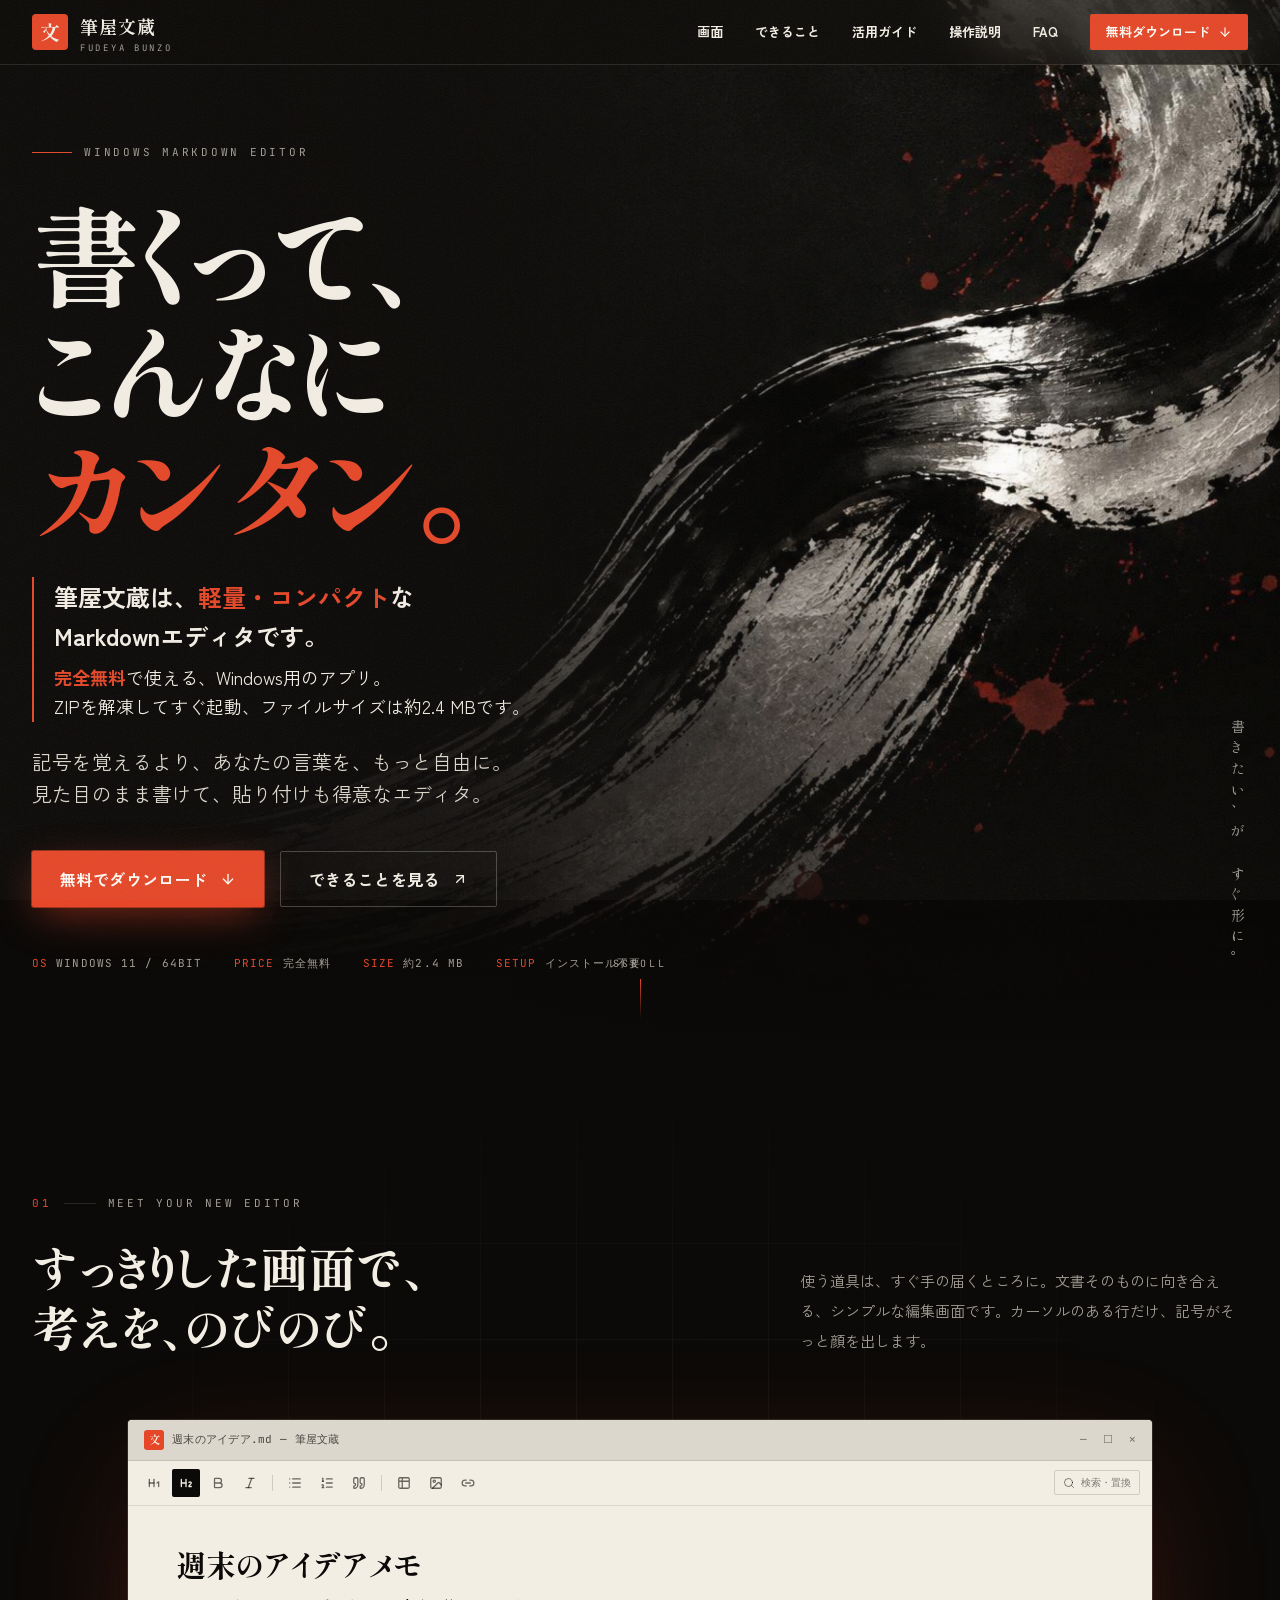
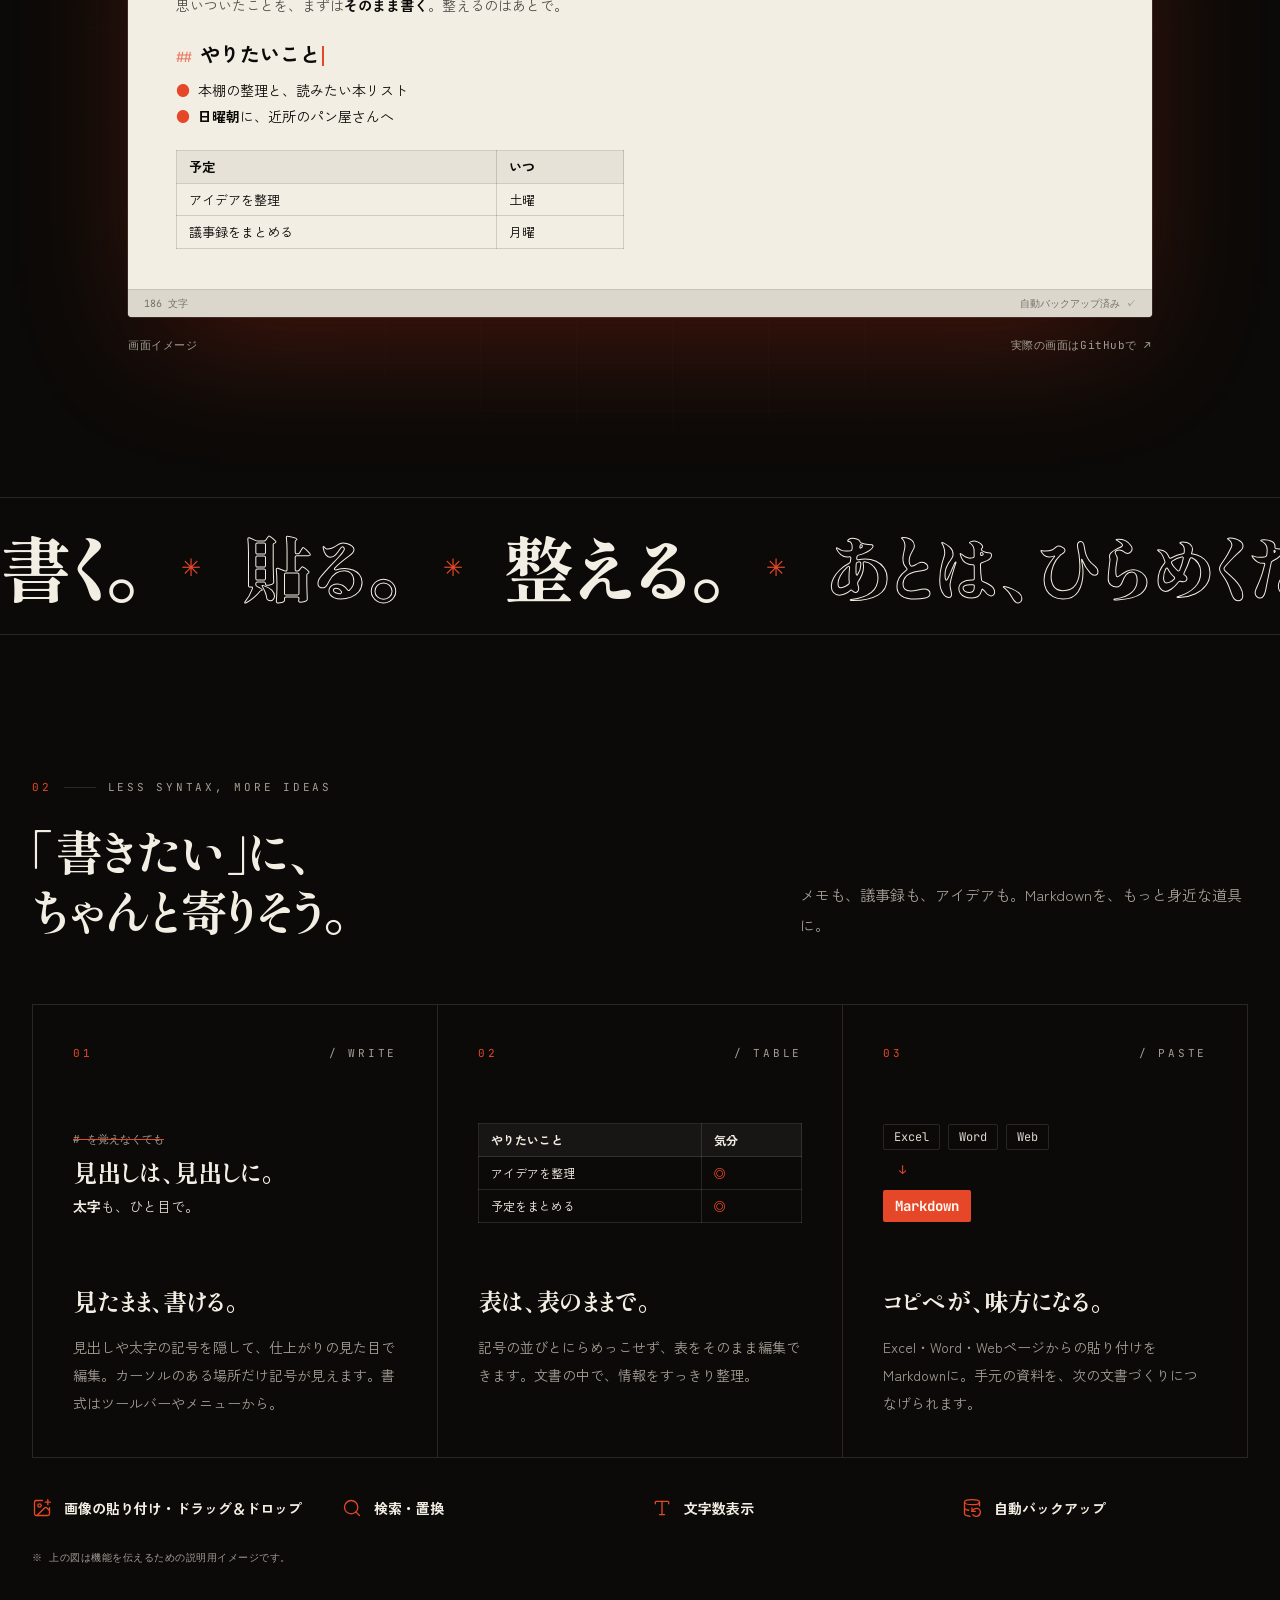
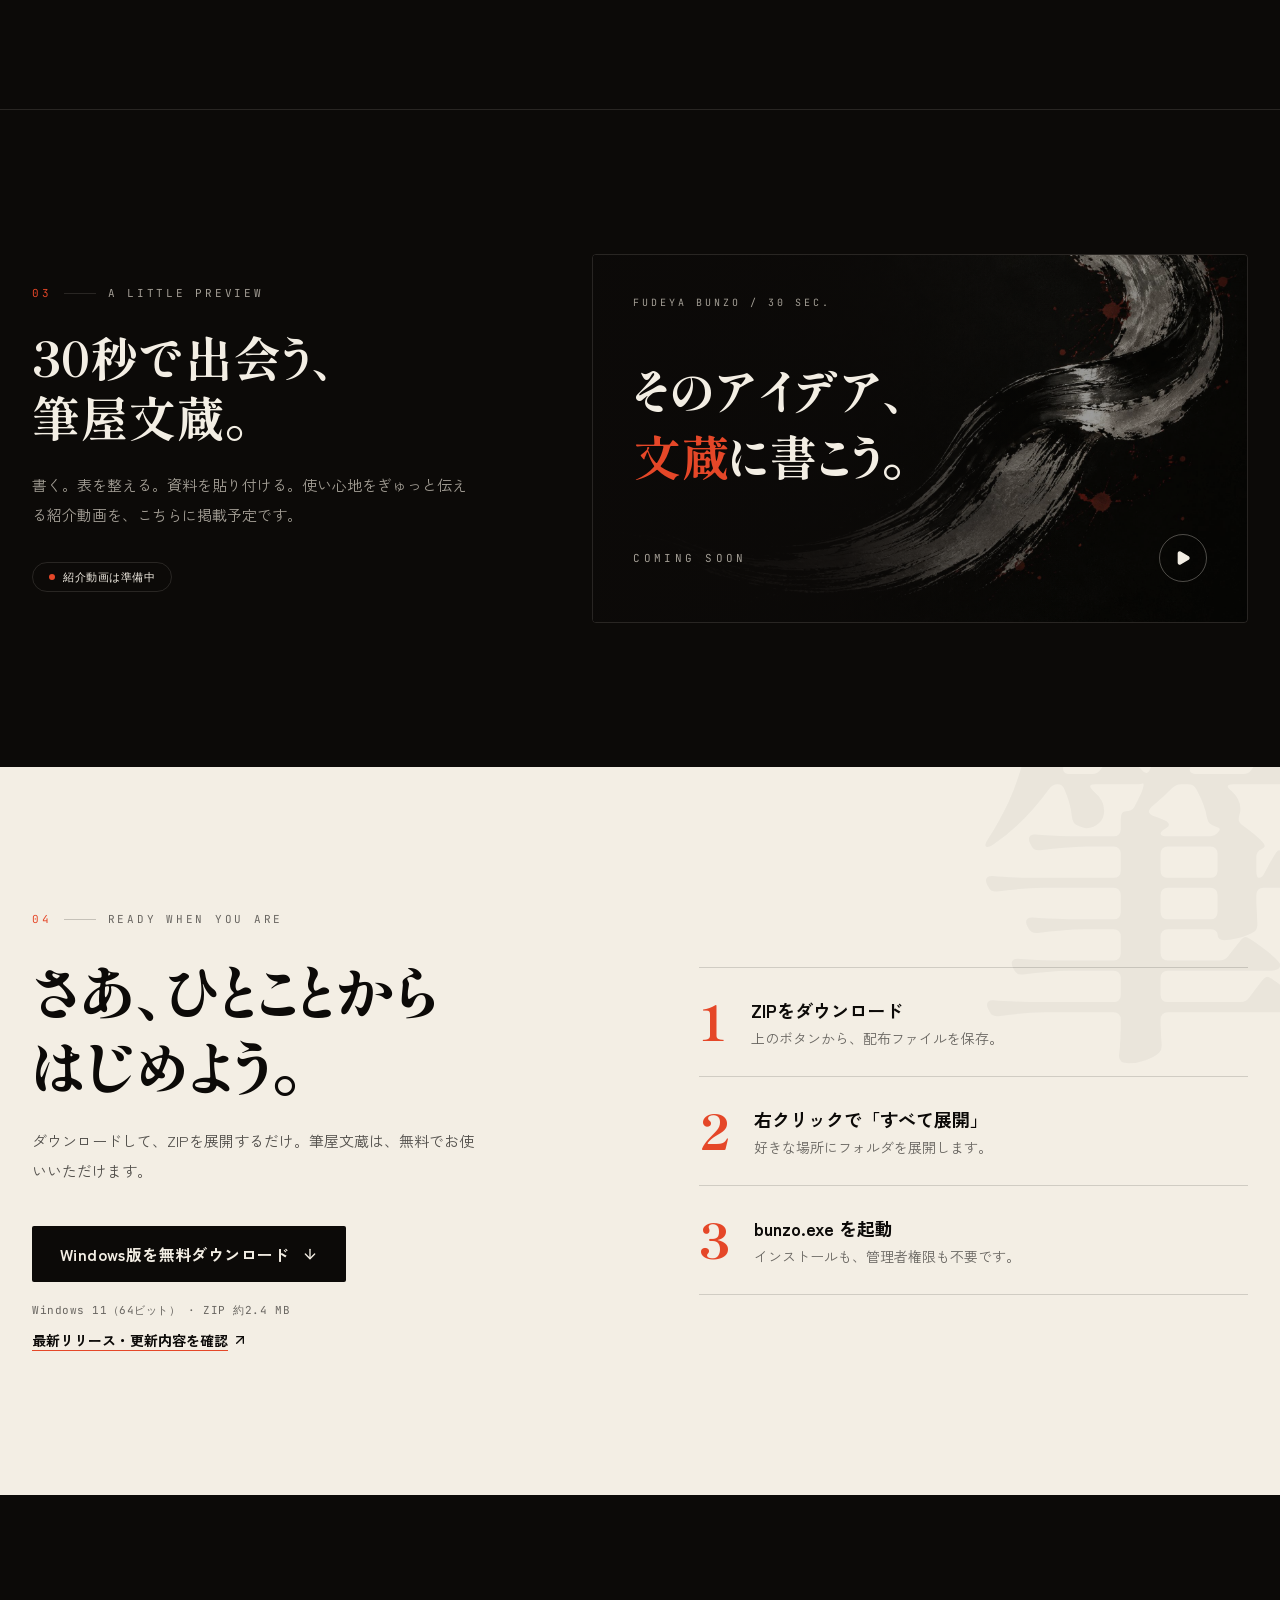
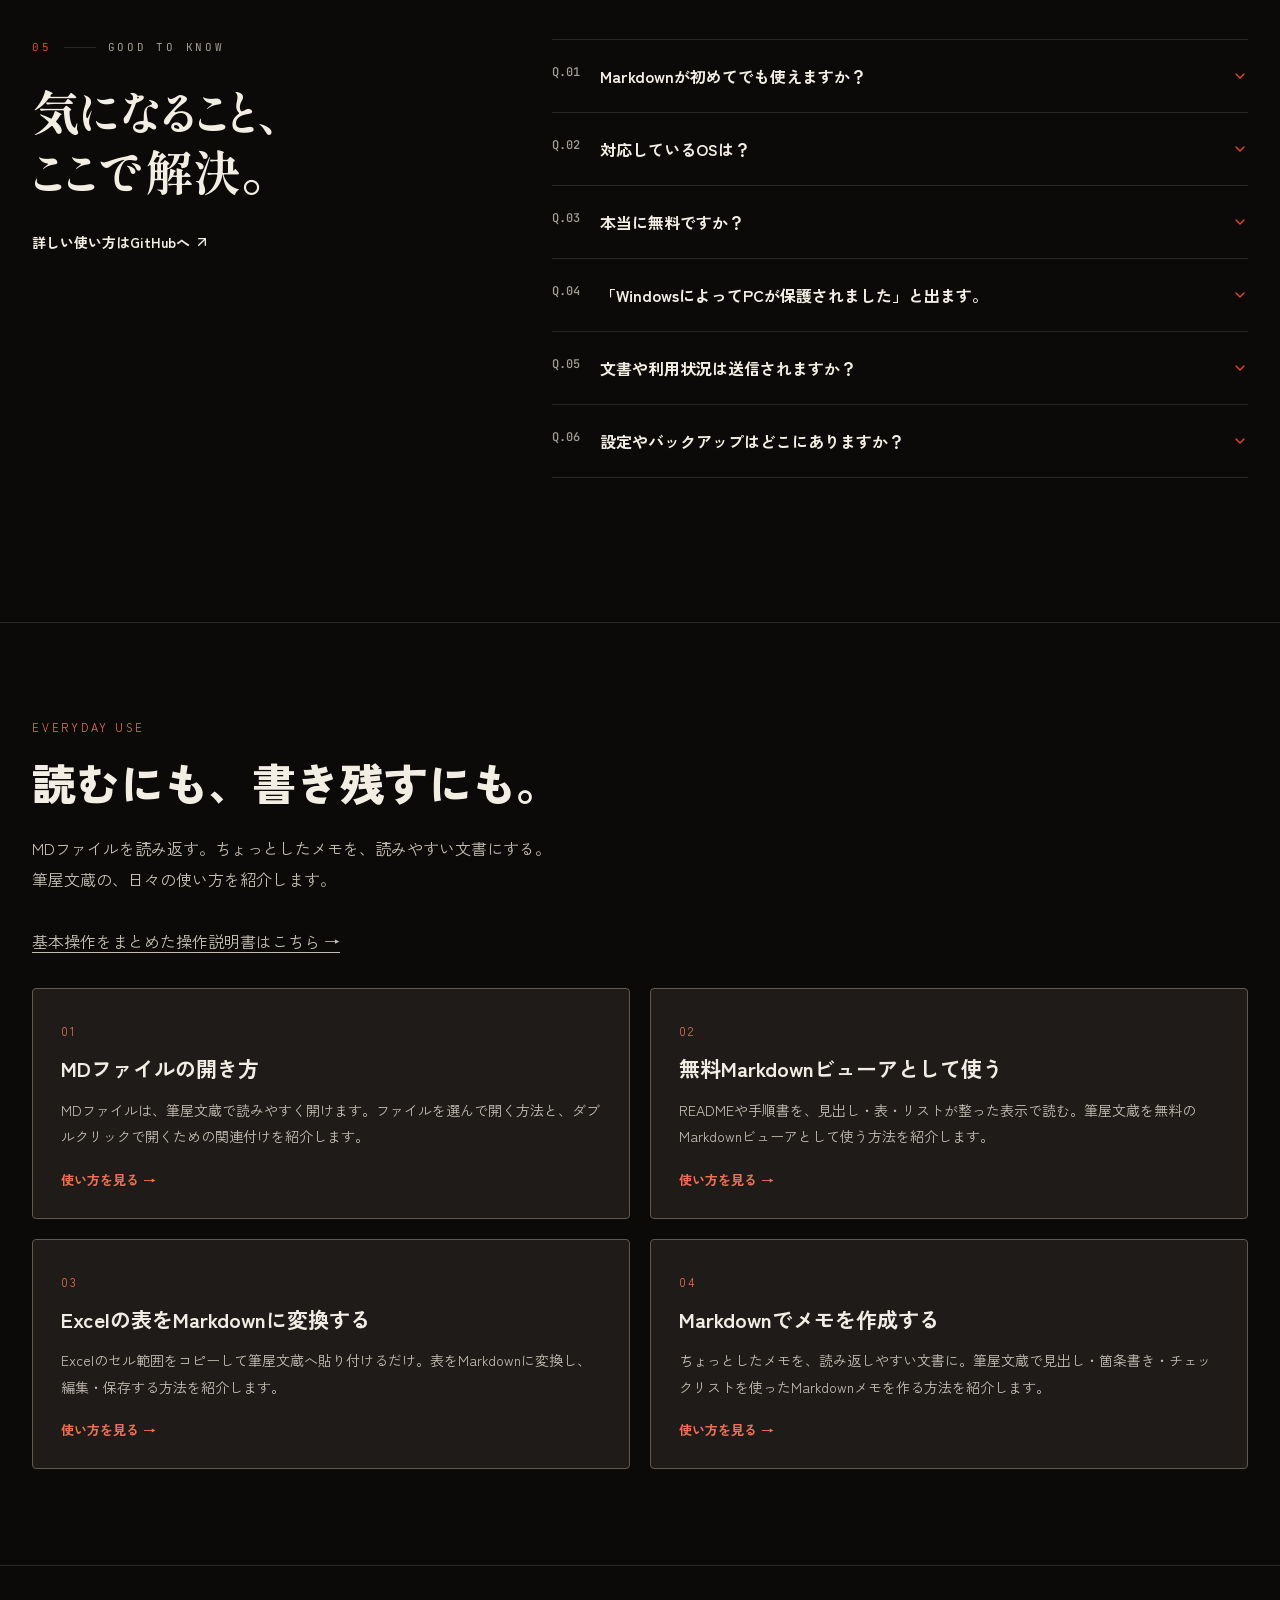
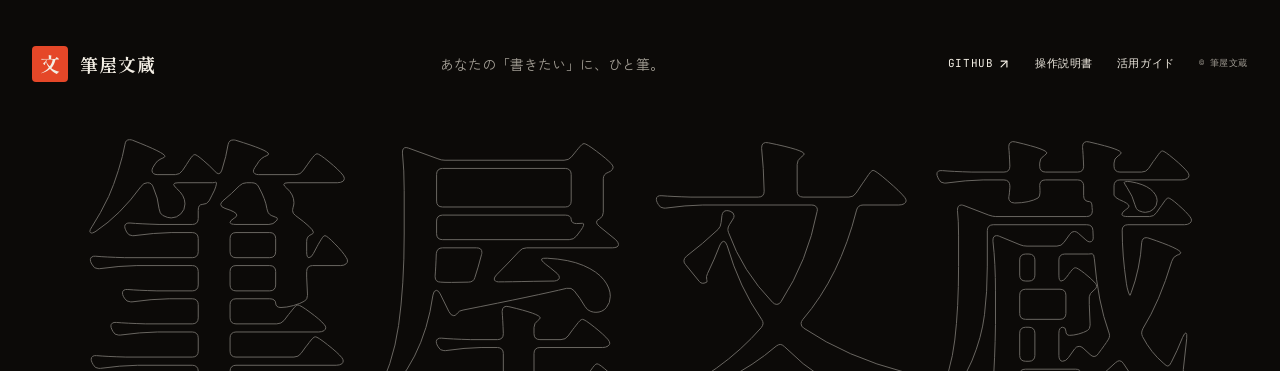
==== commit bae124fc: "Improve page SEO metadata, sitemap and download navigation" ====
--- a/docs/index.html
+++ b/docs/index.html
@@ -1,5 +1,28 @@
 <!DOCTYPE html>
-<html lang="ja"><head><meta charset="utf-8"/><meta content="width=device-width, initial-scale=1" name="viewport"/><link as="image" fetchpriority="high" href="./assets/ink-stroke.jpg" rel="preload"/><link href="https://fonts.googleapis.com/css2?family=JetBrains+Mono:wght@400;500&amp;family=Shippori+Mincho+B1:wght@700;800&amp;family=Zen+Kaku+Gothic+New:wght@400;500;700&amp;display=swap" rel="stylesheet"/><link href="./assets/style.css" rel="stylesheet"/><title>筆屋文蔵｜書くって、こんなにカンタン。無料Windows Markdownエディタ</title><meta content="#141210" name="theme-color"/><meta content="軽量・コンパクトなMarkdownエディタ。完全無料のWindows 11用アプリで、記法を調べずに見た目のまま書けます。表をそのまま編集、Excel・Word・Webから貼り付け。インストール不要の筆屋文蔵。" name="description"/><meta content="筆屋文蔵｜書くって、こんなにカンタン。" property="og:title"/><meta content="記法を調べず、見た目のまま。無料のWindows Markdownエディタ。" property="og:description"/><meta content="website" property="og:type"/><meta content="ja_JP" property="og:locale"/><meta content="summary_large_image" name="twitter:card"/><link href="https://fonts.googleapis.com" rel="preconnect"/><link crossorigin="anonymous" href="https://fonts.gstatic.com" rel="preconnect"/><link href="./favicon.svg" rel="icon" type="image/svg+xml"/><script type="application/ld+json">{"@context":"https://schema.org","@type":"SoftwareApplication","name":"筆屋文蔵","applicationCategory":"ProductivityApplication","operatingSystem":"Windows 11 (64-bit)","offers":{"@type":"Offer","price":"0","priceCurrency":"JPY"},"downloadUrl":"https://github.com/yoken-taro/fudeya-bunzo/releases/latest","description":"Markdownの記法を調べずに、見た目のまま書けるWindows用エディタ"}</script><link rel="canonical" href="https://yoken-taro.github.io/fudeya-bunzo/"/><meta property="og:url" content="https://yoken-taro.github.io/fudeya-bunzo/"/><style>
+<html lang="ja"><head><meta charset="utf-8"/><meta content="width=device-width, initial-scale=1" name="viewport"/><link as="image" fetchpriority="high" href="./assets/ink-stroke.jpg" rel="preload"/><link href="https://fonts.googleapis.com/css2?family=JetBrains+Mono:wght@400;500&amp;family=Shippori+Mincho+B1:wght@700;800&amp;family=Zen+Kaku+Gothic+New:wght@400;500;700&amp;display=swap" rel="stylesheet"/><link href="./assets/style.css" rel="stylesheet"/><title>筆屋文蔵｜無料Markdownエディタ・ビューア【Windows】</title><meta content="#141210" name="theme-color"/><link href="https://fonts.googleapis.com" rel="preconnect"/><link crossorigin="anonymous" href="https://fonts.gstatic.com" rel="preconnect"/><link href="./favicon.svg" rel="icon" type="image/svg+xml"/><script type="application/ld+json">{"@context": "https://schema.org", "@type": "SoftwareApplication", "name": "筆屋文蔵", "applicationCategory": "ProductivityApplication", "operatingSystem": "Windows 11 (64-bit)", "offers": {"@type": "Offer", "price": "0", "priceCurrency": "JPY"}, "downloadUrl": "https://github.com/yoken-taro/fudeya-bunzo/releases/latest", "description": "Markdownの記法を調べずに、見た目のまま書けるWindows用エディタ", "url": "https://yoken-taro.github.io/fudeya-bunzo/", "image": "https://yoken-taro.github.io/fudeya-bunzo/assets/ink-stroke.jpg"}</script><style>
 .use-guides{padding:96px 20px;border-top:1px solid var(--color-border,#3a3530);scroll-margin-top:80px}.use-guides-inner{max-width:1216px;margin:auto}.use-guide-eyebrow{font-size:11px;letter-spacing:.25em;color:#ef7055;margin-bottom:16px}.use-guides h2{font-size:clamp(26px,4vw,44px);font-weight:800;line-height:1.4}.use-guide-intro{color:#c5beb4;margin:20px 0 32px;line-height:1.9}.use-guide-grid{display:grid;grid-template-columns:repeat(2,minmax(0,1fr));gap:20px}.use-guide-card{display:block;padding:28px;border:1px solid #62584e;border-radius:4px;background:#1e1b18;color:#f1ece4;text-decoration:none;transition:border-color .2s}.use-guide-card:hover{border-color:#ef7055}.use-guide-card:focus-visible{outline:3px solid #ef7055;outline-offset:4px}.use-guide-num{font-size:12px;color:#ef7055;letter-spacing:.16em}.use-guide-card h3{font-size:21px;font-weight:700;margin:12px 0}.use-guide-card p{font-size:14px;line-height:1.9;color:#c5beb4}.use-guide-more{display:block;margin-top:20px;color:#ef7055;font-size:13px;font-weight:700}@media(max-width:640px){.use-guide-grid{grid-template-columns:1fr}.use-guides{padding:64px 20px}.use-guide-card{padding:24px}}
 @media(min-width:768px) and (max-width:1023px){header nav{gap:12px}header nav a{font-size:12px}}
-</style></head><body><!--$--><div class="grain"><a class="absolute -top-20 left-4 z-[70] rounded-sm bg-primary px-4 py-2 text-primary-foreground focus:top-4" href="#main">本文へスキップ</a><header class="fixed inset-x-0 top-0 z-50 border-b border-border bg-background/70 backdrop-blur-xl"><div class="mx-auto flex h-16 max-w-7xl items-center justify-between px-5 sm:px-8"><a aria-label="筆屋文蔵 トップ" class="group flex items-center gap-3" href="#"><span class="grid size-9 place-items-center rounded-[4px] bg-shu font-display text-xl font-bold text-washi transition-transform group-hover:-rotate-6">文</span><span class="flex flex-col leading-none"><span class="font-display text-lg font-bold tracking-wider">筆屋文蔵</span><span class="mt-1 font-mono text-[9px] tracking-[0.3em] text-muted-foreground">FUDEYA BUNZO</span></span></a><nav aria-label="メインナビゲーション" class="flex items-center gap-8"><a class="group hidden flex-col items-center text-[13px] font-bold md:flex" href="#screen"><span class="transition-colors group-hover:text-shu">画面</span></a><a class="group hidden flex-col items-center text-[13px] font-bold md:flex" href="#features"><span class="transition-colors group-hover:text-shu">できること</span></a><a class="group hidden flex-col items-center text-[13px] font-bold md:flex" href="#guides"><span class="transition-colors group-hover:text-shu">活用ガイド</span></a><a class="group hidden flex-col items-center text-[13px] font-bold md:flex" href="./manual.html"><span class="transition-colors group-hover:text-shu">操作説明</span></a><a class="group hidden flex-col items-center text-[13px] font-bold md:flex" href="#faq"><span class="transition-colors group-hover:text-shu">FAQ</span></a><a class="flex items-center gap-2 rounded-sm bg-primary px-4 py-2 text-[13px] font-bold text-primary-foreground transition-colors hover:bg-shu-glow" href="#download">無料ダウンロード <svg aria-hidden="true" class="lucide lucide-arrow-down size-3.5" fill="none" height="24" stroke="currentColor" stroke-linecap="round" stroke-linejoin="round" stroke-width="2" viewbox="0 0 24 24" width="24" xmlns="http://www.w3.org/2000/svg"><path d="M12 5v14"></path><path d="m19 12-7 7-7-7"></path></svg></a></nav></div></header><main id="main"><section class="relative isolate flex min-h-[100svh] items-center overflow-hidden pt-16"><img alt="" class="absolute inset-0 -z-20 h-full w-full animate-ink-in object-cover object-[70%_50%] opacity-80" fetchpriority="high" height="1088" src="./assets/ink-stroke.jpg" width="1920"/><div class="absolute inset-0 -z-10 bg-fade-left"></div><div class="absolute inset-0 -z-10 bg-ink/50 md:hidden"></div><div class="absolute inset-0 -z-10 bg-fade-bottom"></div><div class="mx-auto grid w-full max-w-7xl grid-cols-1 gap-10 px-5 py-20 sm:px-8 lg:grid-cols-[1fr_auto]"><div class="max-w-3xl"><p class="flex animate-rise items-center gap-3 font-mono text-[11px] tracking-[0.25em] text-muted-foreground" style="animation-delay:0.1s"><span class="h-px w-10 bg-shu"></span>WINDOWS MARKDOWN EDITOR</p><h1 class="mt-8 animate-rise font-display text-[clamp(3rem,8.5vw,7.5rem)] font-extrabold leading-[1.08] tracking-tight" style="animation-delay:0.25s">書くって、<br/>こんなに<br/><span class="text-shu">カンタン。</span></h1><div class="mt-8 max-w-xl animate-rise border-l-2 border-shu pl-5" style="animation-delay:0.35s"><p class="text-xl font-bold leading-relaxed text-washi sm:text-2xl">筆屋文蔵は、<span class="text-shu">軽量・コンパクト</span>な<br class="hidden sm:block"/>Markdownエディタです。</p><p class="mt-2 break-keep text-base leading-relaxed text-washi sm:text-lg"><span class="font-bold text-shu">完全無料</span>で使える、Windows用のアプリ。<br class="hidden sm:block"/>ZIPを解凍してすぐ起動、ファイルサイズは<span class="whitespace-nowrap">約2.4 MB</span>です。</p></div><p class="mt-6 max-w-lg animate-rise text-lg leading-relaxed text-washi-dim sm:text-xl" style="animation-delay:0.45s">記号を覚えるより、あなたの言葉を、もっと自由に。<br class="hidden sm:block"/>見た目のまま書けて、貼り付けも得意なエディタ。</p><div class="mt-10 flex animate-rise flex-wrap items-center gap-4" style="animation-delay:0.6s"><a class="inline-flex items-center justify-center whitespace-nowrap cursor-pointer focus-visible:outline-none focus-visible:ring-1 focus-visible:ring-ring disabled:pointer-events-none disabled:opacity-50 disabled:cursor-not-allowed [&amp;_svg]:pointer-events-none [&amp;_svg]:size-4 [&amp;_svg]:shrink-0 bg-primary text-primary-foreground font-bold tracking-wide shadow-seal transition-all hover:-translate-y-0.5 hover:bg-shu-glow h-14 px-7 text-base gap-3 rounded-sm" href="#download">無料でダウンロード <svg aria-hidden="true" class="lucide lucide-arrow-down" fill="none" height="24" stroke="currentColor" stroke-linecap="round" stroke-linejoin="round" stroke-width="2" viewbox="0 0 24 24" width="24" xmlns="http://www.w3.org/2000/svg"><path d="M12 5v14"></path><path d="m19 12-7 7-7-7"></path></svg></a><a class="inline-flex items-center justify-center whitespace-nowrap cursor-pointer focus-visible:outline-none focus-visible:ring-1 focus-visible:ring-ring disabled:pointer-events-none disabled:opacity-50 disabled:cursor-not-allowed [&amp;_svg]:pointer-events-none [&amp;_svg]:size-4 [&amp;_svg]:shrink-0 border border-foreground/25 text-foreground font-bold tracking-wide transition-all hover:border-foreground hover:bg-foreground/5 h-14 px-7 text-base gap-3 rounded-sm" href="#features">できることを見る <svg aria-hidden="true" class="lucide lucide-arrow-up-right" fill="none" height="24" stroke="currentColor" stroke-linecap="round" stroke-linejoin="round" stroke-width="2" viewbox="0 0 24 24" width="24" xmlns="http://www.w3.org/2000/svg"><path d="M7 7h10v10"></path><path d="M7 17 17 7"></path></svg></a></div><dl class="mt-12 flex animate-rise flex-wrap gap-x-8 gap-y-3 font-mono text-[11px] tracking-widest text-muted-foreground" style="animation-delay:0.75s"><div class="flex gap-2"><dt class="text-shu">OS</dt><dd>WINDOWS 11 / 64BIT</dd></div><div class="flex gap-2"><dt class="text-shu">PRICE</dt><dd>完全無料</dd></div><div class="flex gap-2"><dt class="text-shu">SIZE</dt><dd>約2.4 MB</dd></div><div class="flex gap-2"><dt class="text-shu">SETUP</dt><dd>インストール不要</dd></div></dl></div><p aria-hidden="true" class="hidden animate-rise self-end font-display text-sm tracking-[0.5em] text-washi-dim/70 tategaki lg:block" style="animation-delay:1s">書きたい、が　すぐ形に。</p></div><a class="absolute bottom-8 left-1/2 hidden -translate-x-1/2 flex-col items-center gap-2 font-mono text-[10px] tracking-[0.3em] text-muted-foreground sm:flex" href="#screen">SCROLL<span class="h-10 w-px bg-gradient-to-b from-shu to-transparent"></span></a></section><section class="relative overflow-hidden py-28 sm:py-36" id="screen"><div class="absolute inset-0 -z-10 bg-grid opacity-60 [mask-image:radial-gradient(ellipse_at_center,black,transparent_70%)]"></div><div class="mx-auto max-w-7xl px-5 sm:px-8"><div class="reveal grid gap-8 lg:grid-cols-2 lg:items-end"><div><p class="flex items-center gap-3 font-mono text-[11px] tracking-[0.25em] text-muted-foreground"><span class="text-shu">01</span><span class="h-px w-8 bg-border"></span>MEET YOUR NEW EDITOR</p><h2 class="mt-6 font-display text-4xl font-bold leading-tight sm:text-5xl">すっきりした画面で、<br/>考えを、のびのび。</h2></div><p class="max-w-md text-[15px] leading-loose text-muted-foreground lg:justify-self-end">使う道具は、すぐ手の届くところに。文書そのものに向き合える、シンプルな編集画面です。カーソルのある行だけ、記号がそっと顔を出します。</p></div><figure class="reveal mx-auto mt-16 max-w-5xl"><div aria-label="筆屋文蔵の編集画面イメージ。見出し・太字・箇条書き・表を見たままの姿で編集している様子" class="overflow-hidden rounded-md bg-washi text-ink shadow-window" role="img"><div class="flex items-center justify-between border-b border-ink/10 bg-washi-dim px-4 py-2.5"><div class="flex items-center gap-2"><span class="grid size-5 place-items-center rounded-[3px] bg-shu font-display text-[11px] font-bold text-washi">文</span><span class="font-mono text-[11px] tracking-wide text-ink/70">週末のアイデア.md — 筆屋文蔵</span></div><div aria-hidden="true" class="flex gap-4 font-mono text-[11px] text-ink/50"><span>—</span><span>☐</span><span>✕</span></div></div><div aria-hidden="true" class="flex items-center gap-1 border-b border-ink/10 px-3 py-2"><span class="grid size-7 place-items-center rounded-sm text-ink/60"><svg aria-hidden="true" class="lucide lucide-heading1 lucide-heading-1 size-3.5" fill="none" height="24" stroke="currentColor" stroke-linecap="round" stroke-linejoin="round" stroke-width="2.2" viewbox="0 0 24 24" width="24" xmlns="http://www.w3.org/2000/svg"><path d="M4 12h8"></path><path d="M4 18V6"></path><path d="M12 18V6"></path><path d="m17 12 3-2v8"></path></svg></span><span class="grid size-7 place-items-center rounded-sm bg-ink text-washi"><svg aria-hidden="true" class="lucide lucide-heading2 lucide-heading-2 size-3.5" fill="none" height="24" stroke="currentColor" stroke-linecap="round" stroke-linejoin="round" stroke-width="2.2" viewbox="0 0 24 24" width="24" xmlns="http://www.w3.org/2000/svg"><path d="M4 12h8"></path><path d="M4 18V6"></path><path d="M12 18V6"></path><path d="M21 18h-4c0-4 4-3 4-6 0-1.5-2-2.5-4-1"></path></svg></span><span class="grid size-7 place-items-center rounded-sm text-ink/60"><svg aria-hidden="true" class="lucide lucide-bold size-3.5" fill="none" height="24" stroke="currentColor" stroke-linecap="round" stroke-linejoin="round" stroke-width="2.2" viewbox="0 0 24 24" width="24" xmlns="http://www.w3.org/2000/svg"><path d="M6 12h9a4 4 0 0 1 0 8H7a1 1 0 0 1-1-1V5a1 1 0 0 1 1-1h7a4 4 0 0 1 0 8"></path></svg></span><span class="grid size-7 place-items-center rounded-sm text-ink/60"><svg aria-hidden="true" class="lucide lucide-italic size-3.5" fill="none" height="24" stroke="currentColor" stroke-linecap="round" stroke-linejoin="round" stroke-width="2.2" viewbox="0 0 24 24" width="24" xmlns="http://www.w3.org/2000/svg"><line x1="19" x2="10" y1="4" y2="4"></line><line x1="14" x2="5" y1="20" y2="20"></line><line x1="15" x2="9" y1="4" y2="20"></line></svg></span><span class="mx-1 h-4 w-px bg-ink/15"></span><span class="grid size-7 place-items-center rounded-sm text-ink/60"><svg aria-hidden="true" class="lucide lucide-list size-3.5" fill="none" height="24" stroke="currentColor" stroke-linecap="round" stroke-linejoin="round" stroke-width="2.2" viewbox="0 0 24 24" width="24" xmlns="http://www.w3.org/2000/svg"><path d="M3 5h.01"></path><path d="M3 12h.01"></path><path d="M3 19h.01"></path><path d="M8 5h13"></path><path d="M8 12h13"></path><path d="M8 19h13"></path></svg></span><span class="grid size-7 place-items-center rounded-sm text-ink/60"><svg aria-hidden="true" class="lucide lucide-list-ordered size-3.5" fill="none" height="24" stroke="currentColor" stroke-linecap="round" stroke-linejoin="round" stroke-width="2.2" viewbox="0 0 24 24" width="24" xmlns="http://www.w3.org/2000/svg"><path d="M11 5h10"></path><path d="M11 12h10"></path><path d="M11 19h10"></path><path d="M4 4h1v5"></path><path d="M4 9h2"></path><path d="M6.5 20H3.4c0-1 2.6-1.925 2.6-3.5a1.5 1.5 0 0 0-2.6-1.02"></path></svg></span><span class="grid size-7 place-items-center rounded-sm text-ink/60"><svg aria-hidden="true" class="lucide lucide-quote size-3.5" fill="none" height="24" stroke="currentColor" stroke-linecap="round" stroke-linejoin="round" stroke-width="2.2" viewbox="0 0 24 24" width="24" xmlns="http://www.w3.org/2000/svg"><path d="M16 3a2 2 0 0 0-2 2v6a2 2 0 0 0 2 2 1 1 0 0 1 1 1v1a2 2 0 0 1-2 2 1 1 0 0 0-1 1v2a1 1 0 0 0 1 1 6 6 0 0 0 6-6V5a2 2 0 0 0-2-2z"></path><path d="M5 3a2 2 0 0 0-2 2v6a2 2 0 0 0 2 2 1 1 0 0 1 1 1v1a2 2 0 0 1-2 2 1 1 0 0 0-1 1v2a1 1 0 0 0 1 1 6 6 0 0 0 6-6V5a2 2 0 0 0-2-2z"></path></svg></span><span class="mx-1 h-4 w-px bg-ink/15"></span><span class="grid size-7 place-items-center rounded-sm text-ink/60"><svg aria-hidden="true" class="lucide lucide-table2 lucide-table-2 size-3.5" fill="none" height="24" stroke="currentColor" stroke-linecap="round" stroke-linejoin="round" stroke-width="2.2" viewbox="0 0 24 24" width="24" xmlns="http://www.w3.org/2000/svg"><path d="M9 3H5a2 2 0 0 0-2 2v4m6-6h10a2 2 0 0 1 2 2v4M9 3v18m0 0h10a2 2 0 0 0 2-2V9M9 21H5a2 2 0 0 1-2-2V9m0 0h18"></path></svg></span><span class="grid size-7 place-items-center rounded-sm text-ink/60"><svg aria-hidden="true" class="lucide lucide-image size-3.5" fill="none" height="24" stroke="currentColor" stroke-linecap="round" stroke-linejoin="round" stroke-width="2.2" viewbox="0 0 24 24" width="24" xmlns="http://www.w3.org/2000/svg"><rect height="18" rx="2" ry="2" width="18" x="3" y="3"></rect><circle cx="9" cy="9" r="2"></circle><path d="m21 15-3.086-3.086a2 2 0 0 0-2.828 0L6 21"></path></svg></span><span class="grid size-7 place-items-center rounded-sm text-ink/60"><svg aria-hidden="true" class="lucide lucide-link2 lucide-link-2 size-3.5" fill="none" height="24" stroke="currentColor" stroke-linecap="round" stroke-linejoin="round" stroke-width="2.2" viewbox="0 0 24 24" width="24" xmlns="http://www.w3.org/2000/svg"><path d="M9 17H7A5 5 0 0 1 7 7h2"></path><path d="M15 7h2a5 5 0 1 1 0 10h-2"></path><line x1="8" x2="16" y1="12" y2="12"></line></svg></span><span class="ml-auto flex items-center gap-1.5 whitespace-nowrap rounded-sm border border-ink/15 px-2 py-1 font-mono text-[10px] text-ink/50"><svg aria-hidden="true" class="lucide lucide-search size-3" fill="none" height="24" stroke="currentColor" stroke-linecap="round" stroke-linejoin="round" stroke-width="2" viewbox="0 0 24 24" width="24" xmlns="http://www.w3.org/2000/svg"><path d="m21 21-4.34-4.34"></path><circle cx="11" cy="11" r="8"></circle></svg> <span class="hidden sm:inline">検索・置換</span></span></div><div aria-hidden="true" class="px-6 py-7 sm:px-12 sm:py-10"><p class="font-display text-2xl font-bold sm:text-3xl">週末のアイデアメモ</p><p class="mt-3 text-[13px] leading-relaxed text-ink/70 sm:text-sm">思いついたことを、まずは<b class="text-ink">そのまま書く</b>。整えるのはあとで。</p><p class="mt-6 flex items-baseline gap-2 text-lg font-bold sm:text-xl"><span class="font-mono text-sm font-medium text-shu/70">##</span><span>やりたいこと<span class="ml-0.5 inline-block h-5 w-[2px] translate-y-1 animate-caret bg-shu"></span></span></p><ul class="mt-3 space-y-1.5 text-[13px] sm:text-sm"><li class="flex gap-2"><span class="text-shu">●</span> 本棚の整理と、読みたい本リスト</li><li class="flex gap-2"><span class="text-shu">●</span><span><b>日曜朝</b>に、近所のパン屋さんへ</span></li></ul><table class="mt-6 w-full max-w-md border-collapse text-left text-[12px] sm:text-[13px]"><thead><tr class="bg-ink/5"><th class="border border-ink/15 px-3 py-1.5 font-bold">予定</th><th class="border border-ink/15 px-3 py-1.5 font-bold">いつ</th></tr></thead><tbody><tr><td class="border border-ink/15 px-3 py-1.5">アイデアを整理</td><td class="border border-ink/15 px-3 py-1.5">土曜</td></tr><tr><td class="border border-ink/15 px-3 py-1.5">議事録をまとめる</td><td class="border border-ink/15 px-3 py-1.5">月曜</td></tr></tbody></table></div><div aria-hidden="true" class="flex justify-between border-t border-ink/10 bg-washi-dim px-4 py-1.5 font-mono text-[10px] text-ink/50"><span>186 文字</span><span>自動バックアップ済み ✓</span></div></div><figcaption class="mt-5 flex flex-wrap justify-between gap-2 font-mono text-[11px] tracking-wider text-muted-foreground"><span>画面イメージ</span><a class="hover:text-shu" href="https://github.com/yoken-taro/fudeya-bunzo#readme" rel="noopener" target="_blank">実際の画面はGitHubで ↗</a></figcaption></figure></div></section><div aria-label="筆屋文蔵の特徴：書く。貼る。整える。あとは、ひらめくだけ。" class="overflow-hidden border-y border-border py-8"><div aria-hidden="true" class="flex w-max animate-marquee items-center gap-10 whitespace-nowrap"><span class="flex items-center gap-10"><span class="font-display text-5xl font-extrabold sm:text-7xl text-foreground">書く。</span><span class="text-2xl text-shu">✳</span></span><span class="flex items-center gap-10"><span class="font-display text-5xl font-extrabold sm:text-7xl text-outline">貼る。</span><span class="text-2xl text-shu">✳</span></span><span class="flex items-center gap-10"><span class="font-display text-5xl font-extrabold sm:text-7xl text-foreground">整える。</span><span class="text-2xl text-shu">✳</span></span><span class="flex items-center gap-10"><span class="font-display text-5xl font-extrabold sm:text-7xl text-outline">あとは、ひらめくだけ。</span><span class="text-2xl text-shu">✳</span></span><span class="flex items-center gap-10"><span class="font-display text-5xl font-extrabold sm:text-7xl text-foreground">書く。</span><span class="text-2xl text-shu">✳</span></span><span class="flex items-center gap-10"><span class="font-display text-5xl font-extrabold sm:text-7xl text-outline">貼る。</span><span class="text-2xl text-shu">✳</span></span><span class="flex items-center gap-10"><span class="font-display text-5xl font-extrabold sm:text-7xl text-foreground">整える。</span><span class="text-2xl text-shu">✳</span></span><span class="flex items-center gap-10"><span class="font-display text-5xl font-extrabold sm:text-7xl text-outline">あとは、ひらめくだけ。</span><span class="text-2xl text-shu">✳</span></span><span class="flex items-center gap-10"><span class="font-display text-5xl font-extrabold sm:text-7xl text-foreground">書く。</span><span class="text-2xl text-shu">✳</span></span><span class="flex items-center gap-10"><span class="font-display text-5xl font-extrabold sm:text-7xl text-outline">貼る。</span><span class="text-2xl text-shu">✳</span></span><span class="flex items-center gap-10"><span class="font-display text-5xl font-extrabold sm:text-7xl text-foreground">整える。</span><span class="text-2xl text-shu">✳</span></span><span class="flex items-center gap-10"><span class="font-display text-5xl font-extrabold sm:text-7xl text-outline">あとは、ひらめくだけ。</span><span class="text-2xl text-shu">✳</span></span><span class="flex items-center gap-10"><span class="font-display text-5xl font-extrabold sm:text-7xl text-foreground">書く。</span><span class="text-2xl text-shu">✳</span></span><span class="flex items-center gap-10"><span class="font-display text-5xl font-extrabold sm:text-7xl text-outline">貼る。</span><span class="text-2xl text-shu">✳</span></span><span class="flex items-center gap-10"><span class="font-display text-5xl font-extrabold sm:text-7xl text-foreground">整える。</span><span class="text-2xl text-shu">✳</span></span><span class="flex items-center gap-10"><span class="font-display text-5xl font-extrabold sm:text-7xl text-outline">あとは、ひらめくだけ。</span><span class="text-2xl text-shu">✳</span></span></div></div><section class="py-28 sm:py-36" id="features"><div class="mx-auto max-w-7xl px-5 sm:px-8"><div class="reveal grid gap-8 lg:grid-cols-2 lg:items-end"><div><p class="flex items-center gap-3 font-mono text-[11px] tracking-[0.25em] text-muted-foreground"><span class="text-shu">02</span><span class="h-px w-8 bg-border"></span>LESS SYNTAX, MORE IDEAS</p><h2 class="mt-6 font-display text-4xl font-bold leading-tight sm:text-5xl">「書きたい」に、<br/>ちゃんと寄りそう。</h2></div><p class="max-w-md text-[15px] leading-loose text-muted-foreground lg:justify-self-end">メモも、議事録も、アイデアも。Markdownを、もっと身近な道具に。</p></div><div class="mt-16 grid border-l border-t border-border md:grid-cols-3"><article class="reveal group relative flex flex-col border-b border-r border-border p-8 transition-colors hover:bg-card sm:p-10"><div class="flex items-center justify-between font-mono text-[11px] tracking-[0.25em]"><span class="text-shu">01</span><span class="text-muted-foreground">/ <!-- -->WRITE</span></div><div class="my-10 flex min-h-36 items-center"><div class="space-y-2"><p class="font-mono text-[11px] text-muted-foreground line-through decoration-shu"># を覚えなくても</p><p class="font-display text-2xl font-bold">見出しは、見出しに。</p><p class="text-sm text-washi-dim"><b class="text-foreground">太字</b>も、ひと目で。</p></div></div><h3 class="font-display text-2xl font-bold">見たまま、書ける。</h3><p class="mt-4 text-sm leading-loose text-muted-foreground">見出しや太字の記号を隠して、仕上がりの見た目で編集。カーソルのある場所だけ記号が見えます。書式はツールバーやメニューから。</p><span class="absolute inset-x-0 top-0 h-px origin-left scale-x-0 bg-shu transition-transform duration-500 group-hover:scale-x-100"></span></article><article class="reveal group relative flex flex-col border-b border-r border-border p-8 transition-colors hover:bg-card sm:p-10"><div class="flex items-center justify-between font-mono text-[11px] tracking-[0.25em]"><span class="text-shu">02</span><span class="text-muted-foreground">/ <!-- -->TABLE</span></div><div class="my-10 flex min-h-36 items-center"><table class="w-full border-collapse text-left text-xs"><thead><tr><th class="border border-border bg-foreground/5 px-3 py-2">やりたいこと</th><th class="border border-border bg-foreground/5 px-3 py-2">気分</th></tr></thead><tbody><tr><td class="border border-border px-3 py-2">アイデアを整理</td><td class="border border-border px-3 py-2 text-shu">◎</td></tr><tr><td class="border border-border px-3 py-2">予定をまとめる</td><td class="border border-border px-3 py-2 text-shu">◎</td></tr></tbody></table></div><h3 class="font-display text-2xl font-bold">表は、表のままで。</h3><p class="mt-4 text-sm leading-loose text-muted-foreground">記号の並びとにらめっこせず、表をそのまま編集できます。文書の中で、情報をすっきり整理。</p><span class="absolute inset-x-0 top-0 h-px origin-left scale-x-0 bg-shu transition-transform duration-500 group-hover:scale-x-100"></span></article><article class="reveal group relative flex flex-col border-b border-r border-border p-8 transition-colors hover:bg-card sm:p-10"><div class="flex items-center justify-between font-mono text-[11px] tracking-[0.25em]"><span class="text-shu">03</span><span class="text-muted-foreground">/ <!-- -->PASTE</span></div><div class="my-10 flex min-h-36 items-center"><div class="flex flex-col items-start gap-3 font-mono text-xs"><div class="flex gap-2"><span class="rounded-sm border border-border px-2.5 py-1 text-washi-dim">Excel</span><span class="rounded-sm border border-border px-2.5 py-1 text-washi-dim">Word</span><span class="rounded-sm border border-border px-2.5 py-1 text-washi-dim">Web</span></div><span class="pl-4 text-shu">↓</span><span class="rounded-sm bg-shu px-3 py-1.5 text-sm font-bold text-primary-foreground">Markdown</span></div></div><h3 class="font-display text-2xl font-bold">コピペが、味方になる。</h3><p class="mt-4 text-sm leading-loose text-muted-foreground">Excel・Word・Webページからの貼り付けをMarkdownに。手元の資料を、次の文書づくりにつなげられます。</p><span class="absolute inset-x-0 top-0 h-px origin-left scale-x-0 bg-shu transition-transform duration-500 group-hover:scale-x-100"></span></article></div><ul class="mt-10 grid grid-cols-2 gap-6 md:grid-cols-4"><li class="flex items-center gap-3 text-sm font-bold"><svg aria-hidden="true" class="lucide lucide-image-plus size-5 shrink-0 text-shu" fill="none" height="24" stroke="currentColor" stroke-linecap="round" stroke-linejoin="round" stroke-width="1.6" viewbox="0 0 24 24" width="24" xmlns="http://www.w3.org/2000/svg"><path d="M16 5h6"></path><path d="M19 2v6"></path><path d="M21 11.5V19a2 2 0 0 1-2 2H5a2 2 0 0 1-2-2V5a2 2 0 0 1 2-2h7.5"></path><path d="m21 15-3.086-3.086a2 2 0 0 0-2.828 0L6 21"></path><circle cx="9" cy="9" r="2"></circle></svg>画像の貼り付け・ドラッグ＆ドロップ</li><li class="flex items-center gap-3 text-sm font-bold"><svg aria-hidden="true" class="lucide lucide-search size-5 shrink-0 text-shu" fill="none" height="24" stroke="currentColor" stroke-linecap="round" stroke-linejoin="round" stroke-width="1.6" viewbox="0 0 24 24" width="24" xmlns="http://www.w3.org/2000/svg"><path d="m21 21-4.34-4.34"></path><circle cx="11" cy="11" r="8"></circle></svg>検索・置換</li><li class="flex items-center gap-3 text-sm font-bold"><svg aria-hidden="true" class="lucide lucide-type size-5 shrink-0 text-shu" fill="none" height="24" stroke="currentColor" stroke-linecap="round" stroke-linejoin="round" stroke-width="1.6" viewbox="0 0 24 24" width="24" xmlns="http://www.w3.org/2000/svg"><path d="M12 4v16"></path><path d="M4 7V5a1 1 0 0 1 1-1h14a1 1 0 0 1 1 1v2"></path><path d="M9 20h6"></path></svg>文字数表示</li><li class="flex items-center gap-3 text-sm font-bold"><svg aria-hidden="true" class="lucide lucide-database-backup size-5 shrink-0 text-shu" fill="none" height="24" stroke="currentColor" stroke-linecap="round" stroke-linejoin="round" stroke-width="1.6" viewbox="0 0 24 24" width="24" xmlns="http://www.w3.org/2000/svg"><ellipse cx="12" cy="5" rx="9" ry="3"></ellipse><path d="M3 12a9 3 0 0 0 5 2.69"></path><path d="M21 9.3V5"></path><path d="M3 5v14a9 3 0 0 0 6.47 2.88"></path><path d="M12 12v4h4"></path><path d="M13 20a5 5 0 0 0 9-3 4.5 4.5 0 0 0-4.5-4.5c-1.33 0-2.54.54-3.41 1.41L12 16"></path></svg>自動バックアップ</li></ul><p class="mt-8 font-mono text-[10px] tracking-wider text-muted-foreground">※ 上の図は機能を伝えるための説明用イメージです。</p></div></section><section class="border-t border-border py-28 sm:py-36" id="movie"><div class="mx-auto grid max-w-7xl items-center gap-14 px-5 sm:px-8 lg:grid-cols-[1fr_1.3fr]"><div class="reveal"><p class="flex items-center gap-3 font-mono text-[11px] tracking-[0.25em] text-muted-foreground"><span class="text-shu">03</span><span class="h-px w-8 bg-border"></span>A LITTLE PREVIEW</p><h2 class="mt-6 font-display text-4xl font-bold leading-tight sm:text-5xl">30秒で出会う、<br/>筆屋文蔵。</h2><p class="mt-6 max-w-md text-[15px] leading-loose text-muted-foreground">書く。表を整える。資料を貼り付ける。使い心地をぎゅっと伝える紹介動画を、こちらに掲載予定です。</p><span class="mt-8 inline-flex items-center gap-2 rounded-full border border-border px-4 py-1.5 font-mono text-[11px] tracking-wider"><span class="size-1.5 animate-pulse rounded-full bg-shu"></span> 紹介動画は準備中</span></div><div aria-label="30秒紹介動画の掲載予定スペース" class="reveal relative isolate aspect-video overflow-hidden rounded-md border border-border" role="img"><img alt="" class="absolute inset-0 -z-10 h-full w-full object-cover opacity-60" height="1088" loading="lazy" src="./assets/ink-stroke.jpg" width="1920"/><div class="absolute inset-0 -z-10 bg-fade-left"></div><div class="flex h-full flex-col justify-between p-6 sm:p-10"><span class="font-mono text-[10px] tracking-[0.3em] text-muted-foreground">FUDEYA BUNZO / 30 SEC.</span><p class="font-display text-3xl font-extrabold leading-snug sm:text-5xl">そのアイデア、<br/><span class="text-shu">文蔵</span>に書こう。</p><div class="flex items-center justify-between font-mono text-[11px] tracking-[0.3em] text-muted-foreground"><span>COMING SOON</span><span class="grid size-12 place-items-center rounded-full border border-foreground/30 text-foreground"><svg aria-hidden="true" class="lucide lucide-play size-4 fill-current" fill="none" height="24" stroke="currentColor" stroke-linecap="round" stroke-linejoin="round" stroke-width="2" viewbox="0 0 24 24" width="24" xmlns="http://www.w3.org/2000/svg"><path d="M5 5a2 2 0 0 1 3.008-1.728l11.997 6.998a2 2 0 0 1 .003 3.458l-12 7A2 2 0 0 1 5 19z"></path></svg></span></div></div></div></div></section><section class="relative overflow-hidden bg-washi py-28 text-ink sm:py-36" id="download"><span aria-hidden="true" class="pointer-events-none absolute -right-10 -top-16 select-none font-display text-[22rem] font-extrabold leading-none text-ink/[0.04]">筆</span><div class="relative mx-auto grid max-w-7xl gap-16 px-5 sm:px-8 lg:grid-cols-[1.1fr_1fr] lg:items-center"><div class="reveal"><p class="flex items-center gap-3 font-mono text-[11px] tracking-[0.25em] text-ink/60"><span class="text-shu">04</span><span class="h-px w-8 bg-ink/20"></span>READY WHEN YOU ARE</p><h2 class="mt-6 font-display text-5xl font-extrabold leading-tight sm:text-6xl">さあ、ひとことから<br/>はじめよう。</h2><p class="mt-6 max-w-md text-[15px] leading-loose text-ink/70">ダウンロードして、ZIPを展開するだけ。筆屋文蔵は、無料でお使いいただけます。</p><a class="inline-flex items-center justify-center whitespace-nowrap cursor-pointer focus-visible:outline-none focus-visible:ring-1 focus-visible:ring-ring disabled:pointer-events-none disabled:opacity-50 disabled:cursor-not-allowed [&amp;_svg]:pointer-events-none [&amp;_svg]:size-4 [&amp;_svg]:shrink-0 bg-ink text-washi font-bold tracking-wide transition-all hover:-translate-y-0.5 hover:bg-primary h-14 px-7 text-base gap-3 rounded-sm mt-10" href="https://github.com/yoken-taro/fudeya-bunzo/releases/latest">Windows版を無料ダウンロード <svg aria-hidden="true" class="lucide lucide-arrow-down" fill="none" height="24" stroke="currentColor" stroke-linecap="round" stroke-linejoin="round" stroke-width="2" viewbox="0 0 24 24" width="24" xmlns="http://www.w3.org/2000/svg"><path d="M12 5v14"></path><path d="m19 12-7 7-7-7"></path></svg></a><p class="mt-5 font-mono text-[11px] tracking-wider text-ink/60">Windows 11（64ビット）<!-- --> · ZIP <!-- -->約2.4 MB</p><a class="mt-3 inline-flex items-center gap-1 text-sm font-bold underline decoration-shu underline-offset-4 hover:text-shu" href="https://github.com/yoken-taro/fudeya-bunzo/releases/latest">最新リリース・更新内容を確認 <svg aria-hidden="true" class="lucide lucide-arrow-up-right size-4" fill="none" height="24" stroke="currentColor" stroke-linecap="round" stroke-linejoin="round" stroke-width="2" viewbox="0 0 24 24" width="24" xmlns="http://www.w3.org/2000/svg"><path d="M7 7h10v10"></path><path d="M7 17 17 7"></path></svg></a></div><ol class="reveal border-t border-ink/15"><li class="flex items-start gap-6 border-b border-ink/15 py-7"><span class="font-display text-5xl font-extrabold leading-none text-shu">1</span><div><h3 class="text-lg font-bold">ZIPをダウンロード</h3><p class="mt-1 text-sm text-ink/60">上のボタンから、配布ファイルを保存。</p></div></li><li class="flex items-start gap-6 border-b border-ink/15 py-7"><span class="font-display text-5xl font-extrabold leading-none text-shu">2</span><div><h3 class="text-lg font-bold">右クリックで「すべて展開」</h3><p class="mt-1 text-sm text-ink/60">好きな場所にフォルダを展開します。</p></div></li><li class="flex items-start gap-6 border-b border-ink/15 py-7"><span class="font-display text-5xl font-extrabold leading-none text-shu">3</span><div><h3 class="text-lg font-bold">bunzo.exe を起動</h3><p class="mt-1 text-sm text-ink/60">インストールも、管理者権限も不要です。</p></div></li></ol></div></section><section class="py-28 sm:py-36" id="faq"><div class="mx-auto grid max-w-7xl gap-14 px-5 sm:px-8 lg:grid-cols-[0.8fr_1.2fr]"><div class="reveal"><p class="flex items-center gap-3 font-mono text-[11px] tracking-[0.25em] text-muted-foreground"><span class="text-shu">05</span><span class="h-px w-8 bg-border"></span>GOOD TO KNOW</p><h2 class="mt-6 font-display text-4xl font-bold leading-tight sm:text-5xl">気になること、<br/>ここで解決。</h2><a class="mt-8 inline-flex items-center gap-1 text-sm font-bold hover:text-shu" href="https://github.com/yoken-taro/fudeya-bunzo#readme">詳しい使い方はGitHubへ <svg aria-hidden="true" class="lucide lucide-arrow-up-right size-4" fill="none" height="24" stroke="currentColor" stroke-linecap="round" stroke-linejoin="round" stroke-width="2" viewbox="0 0 24 24" width="24" xmlns="http://www.w3.org/2000/svg"><path d="M7 7h10v10"></path><path d="M7 17 17 7"></path></svg></a></div><div class="reveal border-t border-border" data-orientation="vertical"><div class="border-b border-border" data-orientation="vertical" data-state="closed"><h3 class="flex" data-orientation="vertical" data-state="closed"><button aria-expanded="false" class="flex flex-1 items-center justify-between cursor-pointer transition-all [&amp;[data-state=open]&gt;svg]:rotate-180 gap-6 py-6 text-left text-base font-bold hover:text-shu hover:no-underline [&amp;&gt;svg]:text-shu" data-orientation="vertical" data-radix-collection-item="" data-state="closed" id="radix-_R_draq_" type="button"><span class="flex gap-5"><span class="font-mono text-xs font-medium text-muted-foreground">Q.<!-- -->01</span>Markdownが初めてでも使えますか？</span><svg aria-hidden="true" class="lucide lucide-chevron-down h-4 w-4 shrink-0 text-muted-foreground transition-transform duration-200" fill="none" height="24" stroke="currentColor" stroke-linecap="round" stroke-linejoin="round" stroke-width="2" viewbox="0 0 24 24" width="24" xmlns="http://www.w3.org/2000/svg"><path d="m6 9 6 6 6-6"></path></svg></button></h3><div aria-labelledby="radix-_R_draq_" class="overflow-hidden text-sm data-[state=closed]:animate-accordion-up data-[state=open]:animate-accordion-down" data-orientation="vertical" data-state="closed" hidden="" id="radix-_R_2draq_" role="region" style="--radix-accordion-content-height:var(--radix-collapsible-content-height);--radix-accordion-content-width:var(--radix-collapsible-content-width)"><div class="pt-0 pb-6 pl-14 text-sm leading-loose text-muted-foreground">見出しや太字などは、ツールバー・メニュー・右クリック・ショートカットで付けられます。記法を調べずに、仕上がりの見た目のまま書けるエディタです。</div></div></div><div class="border-b border-border" data-orientation="vertical" data-state="closed"><h3 class="flex" data-orientation="vertical" data-state="closed"><button aria-expanded="false" class="flex flex-1 items-center justify-between cursor-pointer transition-all [&amp;[data-state=open]&gt;svg]:rotate-180 gap-6 py-6 text-left text-base font-bold hover:text-shu hover:no-underline [&amp;&gt;svg]:text-shu" data-orientation="vertical" data-radix-collection-item="" data-state="closed" id="radix-_R_lraq_" type="button"><span class="flex gap-5"><span class="font-mono text-xs font-medium text-muted-foreground">Q.<!-- -->02</span>対応しているOSは？</span><svg aria-hidden="true" class="lucide lucide-chevron-down h-4 w-4 shrink-0 text-muted-foreground transition-transform duration-200" fill="none" height="24" stroke="currentColor" stroke-linecap="round" stroke-linejoin="round" stroke-width="2" viewbox="0 0 24 24" width="24" xmlns="http://www.w3.org/2000/svg"><path d="m6 9 6 6 6-6"></path></svg></button></h3><div aria-labelledby="radix-_R_lraq_" class="overflow-hidden text-sm data-[state=closed]:animate-accordion-up data-[state=open]:animate-accordion-down" data-orientation="vertical" data-state="closed" hidden="" id="radix-_R_2lraq_" role="region" style="--radix-accordion-content-height:var(--radix-collapsible-content-height);--radix-accordion-content-width:var(--radix-collapsible-content-width)"><div class="pt-0 pb-6 pl-14 text-sm leading-loose text-muted-foreground">Windows 11（64ビット）用です。Mac・スマートフォン向けの配布版はありません。</div></div></div><div class="border-b border-border" data-orientation="vertical" data-state="closed"><h3 class="flex" data-orientation="vertical" data-state="closed"><button aria-expanded="false" class="flex flex-1 items-center justify-between cursor-pointer transition-all [&amp;[data-state=open]&gt;svg]:rotate-180 gap-6 py-6 text-left text-base font-bold hover:text-shu hover:no-underline [&amp;&gt;svg]:text-shu" data-orientation="vertical" data-radix-collection-item="" data-state="closed" id="radix-_R_traq_" type="button"><span class="flex gap-5"><span class="font-mono text-xs font-medium text-muted-foreground">Q.<!-- -->03</span>本当に無料ですか？</span><svg aria-hidden="true" class="lucide lucide-chevron-down h-4 w-4 shrink-0 text-muted-foreground transition-transform duration-200" fill="none" height="24" stroke="currentColor" stroke-linecap="round" stroke-linejoin="round" stroke-width="2" viewbox="0 0 24 24" width="24" xmlns="http://www.w3.org/2000/svg"><path d="m6 9 6 6 6-6"></path></svg></button></h3><div aria-labelledby="radix-_R_traq_" class="overflow-hidden text-sm data-[state=closed]:animate-accordion-up data-[state=open]:animate-accordion-down" data-orientation="vertical" data-state="closed" hidden="" id="radix-_R_2traq_" role="region" style="--radix-accordion-content-height:var(--radix-collapsible-content-height);--radix-accordion-content-width:var(--radix-collapsible-content-width)"><div class="pt-0 pb-6 pl-14 text-sm leading-loose text-muted-foreground">無料で利用できます。無保証です。オープンソースではありません。利用条件の全文は配布ZIP内の「利用規約.txt」をご覧ください。</div></div></div><div class="border-b border-border" data-orientation="vertical" data-state="closed"><h3 class="flex" data-orientation="vertical" data-state="closed"><button aria-expanded="false" class="flex flex-1 items-center justify-between cursor-pointer transition-all [&amp;[data-state=open]&gt;svg]:rotate-180 gap-6 py-6 text-left text-base font-bold hover:text-shu hover:no-underline [&amp;&gt;svg]:text-shu" data-orientation="vertical" data-radix-collection-item="" data-state="closed" id="radix-_R_15raq_" type="button"><span class="flex gap-5"><span class="font-mono text-xs font-medium text-muted-foreground">Q.<!-- -->04</span>「WindowsによってPCが保護されました」と出ます。</span><svg aria-hidden="true" class="lucide lucide-chevron-down h-4 w-4 shrink-0 text-muted-foreground transition-transform duration-200" fill="none" height="24" stroke="currentColor" stroke-linecap="round" stroke-linejoin="round" stroke-width="2" viewbox="0 0 24 24" width="24" xmlns="http://www.w3.org/2000/svg"><path d="m6 9 6 6 6-6"></path></svg></button></h3><div aria-labelledby="radix-_R_15raq_" class="overflow-hidden text-sm data-[state=closed]:animate-accordion-up data-[state=open]:animate-accordion-down" data-orientation="vertical" data-state="closed" hidden="" id="radix-_R_35raq_" role="region" style="--radix-accordion-content-height:var(--radix-collapsible-content-height);--radix-accordion-content-width:var(--radix-collapsible-content-width)"><div class="pt-0 pb-6 pl-14 text-sm leading-loose text-muted-foreground">コード署名をしていないため、初回起動時にSmartScreenが表示されることがあります。配布元を確認のうえ、<a class="text-shu underline underline-offset-4" href="https://github.com/yoken-taro/fudeya-bunzo#使い始め方">READMEの画面付き手順</a>をご確認ください。</div></div></div><div class="border-b border-border" data-orientation="vertical" data-state="closed"><h3 class="flex" data-orientation="vertical" data-state="closed"><button aria-expanded="false" class="flex flex-1 items-center justify-between cursor-pointer transition-all [&amp;[data-state=open]&gt;svg]:rotate-180 gap-6 py-6 text-left text-base font-bold hover:text-shu hover:no-underline [&amp;&gt;svg]:text-shu" data-orientation="vertical" data-radix-collection-item="" data-state="closed" id="radix-_R_1draq_" type="button"><span class="flex gap-5"><span class="font-mono text-xs font-medium text-muted-foreground">Q.<!-- -->05</span>文書や利用状況は送信されますか？</span><svg aria-hidden="true" class="lucide lucide-chevron-down h-4 w-4 shrink-0 text-muted-foreground transition-transform duration-200" fill="none" height="24" stroke="currentColor" stroke-linecap="round" stroke-linejoin="round" stroke-width="2" viewbox="0 0 24 24" width="24" xmlns="http://www.w3.org/2000/svg"><path d="m6 9 6 6 6-6"></path></svg></button></h3><div aria-labelledby="radix-_R_1draq_" class="overflow-hidden text-sm data-[state=closed]:animate-accordion-up data-[state=open]:animate-accordion-down" data-orientation="vertical" data-state="closed" hidden="" id="radix-_R_3draq_" role="region" style="--radix-accordion-content-height:var(--radix-collapsible-content-height);--radix-accordion-content-width:var(--radix-collapsible-content-width)"><div class="pt-0 pb-6 pl-14 text-sm leading-loose text-muted-foreground">利用状況の送信や更新確認などの通信はしません。ただし、文書内のhttps画像は表示のために読み込みます。この読み込みは設定で切れます。</div></div></div><div class="border-b border-border" data-orientation="vertical" data-state="closed"><h3 class="flex" data-orientation="vertical" data-state="closed"><button aria-expanded="false" class="flex flex-1 items-center justify-between cursor-pointer transition-all [&amp;[data-state=open]&gt;svg]:rotate-180 gap-6 py-6 text-left text-base font-bold hover:text-shu hover:no-underline [&amp;&gt;svg]:text-shu" data-orientation="vertical" data-radix-collection-item="" data-state="closed" id="radix-_R_1lraq_" type="button"><span class="flex gap-5"><span class="font-mono text-xs font-medium text-muted-foreground">Q.<!-- -->06</span>設定やバックアップはどこにありますか？</span><svg aria-hidden="true" class="lucide lucide-chevron-down h-4 w-4 shrink-0 text-muted-foreground transition-transform duration-200" fill="none" height="24" stroke="currentColor" stroke-linecap="round" stroke-linejoin="round" stroke-width="2" viewbox="0 0 24 24" width="24" xmlns="http://www.w3.org/2000/svg"><path d="m6 9 6 6 6-6"></path></svg></button></h3><div aria-labelledby="radix-_R_1lraq_" class="overflow-hidden text-sm data-[state=closed]:animate-accordion-up data-[state=open]:animate-accordion-down" data-orientation="vertical" data-state="closed" hidden="" id="radix-_R_3lraq_" role="region" style="--radix-accordion-content-height:var(--radix-collapsible-content-height);--radix-accordion-content-width:var(--radix-collapsible-content-width)"><div class="pt-0 pb-6 pl-14 text-sm leading-loose text-muted-foreground">bunzo.exeと同じフォルダに作られます。利用をやめる場合はフォルダごと削除できます。ファイルの関連付けを登録している場合は、先に設定画面で解除してください。</div></div></div></div></div></section><section id="guides" class="use-guides"><div class="use-guides-inner"><p class="use-guide-eyebrow">EVERYDAY USE</p><h2>読むにも、書き残すにも。</h2><p class="use-guide-intro">MDファイルを読み返す。ちょっとしたメモを、読みやすい文書にする。<br>筆屋文蔵の、日々の使い方を紹介します。</p><div class="use-guide-grid"><a class="use-guide-card" href="./guide/open-md.html"><span class="use-guide-num">01</span><h3>MDファイルの開き方</h3><p>MDファイルは、筆屋文蔵で読みやすく開けます。ファイルを選んで開く方法と、ダブルクリックで開くための関連付けを紹介します。</p><span class="use-guide-more">使い方を見る →</span></a><a class="use-guide-card" href="./guide/markdown-viewer.html"><span class="use-guide-num">02</span><h3>無料Markdownビューアとして使う</h3><p>READMEや手順書を、見出し・表・リストが整った表示で読む。筆屋文蔵を無料のMarkdownビューアとして使う方法を紹介します。</p><span class="use-guide-more">使い方を見る →</span></a><a class="use-guide-card" href="./guide/excel-to-markdown.html"><span class="use-guide-num">03</span><h3>Excelの表をMarkdownに変換する</h3><p>Excelのセル範囲をコピーして筆屋文蔵へ貼り付けるだけ。表をMarkdownに変換し、編集・保存する方法を紹介します。</p><span class="use-guide-more">使い方を見る →</span></a><a class="use-guide-card" href="./guide/markdown-memo.html"><span class="use-guide-num">04</span><h3>Markdownでメモを作成する</h3><p>ちょっとしたメモを、読み返しやすい文書に。筆屋文蔵で見出し・箇条書き・チェックリストを使ったMarkdownメモを作る方法を紹介します。</p><span class="use-guide-more">使い方を見る →</span></a></div></div></section></main><footer class="overflow-hidden border-t border-border pt-20"><div class="mx-auto flex max-w-7xl flex-wrap items-center justify-between gap-6 px-5 sm:px-8"><a aria-label="筆屋文蔵 トップ" class="group flex items-center gap-3" href="#"><span class="grid size-9 place-items-center rounded-[4px] bg-shu font-display text-xl font-bold text-washi transition-transform group-hover:-rotate-6">文</span><span class="flex flex-col leading-none"><span class="font-display text-lg font-bold tracking-wider">筆屋文蔵</span></span></a><p class="text-sm text-muted-foreground">あなたの「書きたい」に、ひと筆。</p><div class="flex items-center gap-6 font-mono text-[11px] tracking-wider"><a class="inline-flex items-center gap-1 hover:text-shu" href="https://github.com/yoken-taro/fudeya-bunzo">GITHUB <svg aria-hidden="true" class="lucide lucide-arrow-up-right size-3.5" fill="none" height="24" stroke="currentColor" stroke-linecap="round" stroke-linejoin="round" stroke-width="2" viewbox="0 0 24 24" width="24" xmlns="http://www.w3.org/2000/svg"><path d="M7 7h10v10"></path><path d="M7 17 17 7"></path></svg></a><a class="inline-flex items-center gap-1 hover:text-shu" href="./manual.html">操作説明書</a><a class="inline-flex items-center gap-1 hover:text-shu" href="#guides">活用ガイド</a><small class="text-muted-foreground">© 筆屋文蔵</small></div></div><p aria-hidden="true" class="mt-16 select-none whitespace-nowrap text-center font-display text-[22vw] font-extrabold leading-[0.8] text-outline opacity-40">筆屋文蔵</p></footer></div><!--/$--><script>(()=>{const btns=[...document.querySelectorAll('#faq h3 button')];btns.forEach(b=>{const r=b.closest('h3').parentElement.querySelector('[role=region]');b.setAttribute('aria-controls',r.id);b.addEventListener('click',()=>{const open=b.getAttribute('aria-expanded')!=='true';btns.forEach(x=>set(x,x===b&&open));});});function set(b,open){const item=b.closest('h3').parentElement;const r=item.querySelector('[role=region]');const was=b.getAttribute('aria-expanded')==='true';if(was===open)return;const st=open?'open':'closed';b.setAttribute('aria-expanded',open);[b,b.closest('h3'),item,r].forEach(e=>e.setAttribute('data-state',st));if(open){r.hidden=false;r.style.setProperty('--radix-accordion-content-height',r.scrollHeight+'px');}else{r.style.setProperty('--radix-accordion-content-height',r.scrollHeight+'px');r.addEventListener('animationend',()=>{if(r.dataset.state==='closed')r.hidden=true;},{once:true});}}})();</script></body></html>+</style>
+<meta name="description" content="筆屋文蔵はWindows 11用の無料Markdownエディタ・ビューア。MDファイルを読みやすく表示し、見出し・表・画像をその場で編集できます。Excelの表の貼り付けにも対応。インストール不要で使えます。">
+<meta name="robots" content="index, follow, max-image-preview:large">
+<link rel="canonical" href="https://yoken-taro.github.io/fudeya-bunzo/">
+<meta property="og:title" content="筆屋文蔵｜無料Markdownエディタ・ビューア【Windows】">
+<meta property="og:description" content="筆屋文蔵はWindows 11用の無料Markdownエディタ・ビューア。MDファイルを読みやすく表示し、見出し・表・画像をその場で編集できます。Excelの表の貼り付けにも対応。インストール不要で使えます。">
+<meta property="og:type" content="website">
+<meta property="og:url" content="https://yoken-taro.github.io/fudeya-bunzo/">
+<meta property="og:site_name" content="筆屋文蔵">
+<meta property="og:locale" content="ja_JP">
+<meta property="og:image" content="https://yoken-taro.github.io/fudeya-bunzo/assets/ink-stroke.jpg">
+<meta property="og:image:secure_url" content="https://yoken-taro.github.io/fudeya-bunzo/assets/ink-stroke.jpg">
+<meta property="og:image:type" content="image/jpeg">
+<meta property="og:image:width" content="1920">
+<meta property="og:image:height" content="1088">
+<meta property="og:image:alt" content="筆屋文蔵公式サイトの墨の筆跡の背景ビジュアル">
+<meta name="twitter:card" content="summary_large_image">
+<meta name="twitter:title" content="筆屋文蔵｜無料Markdownエディタ・ビューア【Windows】">
+<meta name="twitter:description" content="筆屋文蔵はWindows 11用の無料Markdownエディタ・ビューア。MDファイルを読みやすく表示し、見出し・表・画像をその場で編集できます。Excelの表の貼り付けにも対応。インストール不要で使えます。">
+<meta name="twitter:image" content="https://yoken-taro.github.io/fudeya-bunzo/assets/ink-stroke.jpg">
+<meta name="twitter:image:alt" content="筆屋文蔵公式サイトの墨の筆跡の背景ビジュアル">
+<!-- SEARCH_CONSOLE_VERIFICATION: Insert the Google-provided meta tag here, or use seo-review/set_verification.py. -->
+<script type="application/ld+json">{"@context": "https://schema.org", "@type": "WebSite", "name": "筆屋文蔵", "url": "https://yoken-taro.github.io/fudeya-bunzo/", "inLanguage": "ja"}</script>
+</head><body><!--$--><div class="grain"><a class="absolute -top-20 left-4 z-[70] rounded-sm bg-primary px-4 py-2 text-primary-foreground focus:top-4" href="#main">本文へスキップ</a><header class="fixed inset-x-0 top-0 z-50 border-b border-border bg-background/70 backdrop-blur-xl"><div class="mx-auto flex h-16 max-w-7xl items-center justify-between px-5 sm:px-8"><a aria-label="筆屋文蔵 トップ" class="group flex items-center gap-3" href="#"><span class="grid size-9 place-items-center rounded-[4px] bg-shu font-display text-xl font-bold text-washi transition-transform group-hover:-rotate-6">文</span><span class="flex flex-col leading-none"><span class="font-display text-lg font-bold tracking-wider">筆屋文蔵</span><span class="mt-1 font-mono text-[9px] tracking-[0.3em] text-muted-foreground">FUDEYA BUNZO</span></span></a><nav aria-label="メインナビゲーション" class="flex items-center gap-8"><a class="group hidden flex-col items-center text-[13px] font-bold md:flex" href="#screen"><span class="transition-colors group-hover:text-shu">画面</span></a><a class="group hidden flex-col items-center text-[13px] font-bold md:flex" href="#features"><span class="transition-colors group-hover:text-shu">できること</span></a><a class="group hidden flex-col items-center text-[13px] font-bold md:flex" href="#guides"><span class="transition-colors group-hover:text-shu">活用ガイド</span></a><a class="group hidden flex-col items-center text-[13px] font-bold md:flex" href="./manual.html"><span class="transition-colors group-hover:text-shu">操作説明</span></a><a class="group hidden flex-col items-center text-[13px] font-bold md:flex" href="#faq"><span class="transition-colors group-hover:text-shu">FAQ</span></a><a class="flex items-center gap-2 rounded-sm bg-primary px-4 py-2 text-[13px] font-bold text-primary-foreground transition-colors hover:bg-shu-glow" href="#download">無料ダウンロード <svg aria-hidden="true" class="lucide lucide-arrow-down size-3.5" fill="none" height="24" stroke="currentColor" stroke-linecap="round" stroke-linejoin="round" stroke-width="2" viewbox="0 0 24 24" width="24" xmlns="http://www.w3.org/2000/svg"><path d="M12 5v14"></path><path d="m19 12-7 7-7-7"></path></svg></a></nav></div></header><main id="main"><section class="relative isolate flex min-h-[100svh] items-center overflow-hidden pt-16"><img alt="" class="absolute inset-0 -z-20 h-full w-full animate-ink-in object-cover object-[70%_50%] opacity-80" fetchpriority="high" height="1088" src="./assets/ink-stroke.jpg" width="1920"/><div class="absolute inset-0 -z-10 bg-fade-left"></div><div class="absolute inset-0 -z-10 bg-ink/50 md:hidden"></div><div class="absolute inset-0 -z-10 bg-fade-bottom"></div><div class="mx-auto grid w-full max-w-7xl grid-cols-1 gap-10 px-5 py-20 sm:px-8 lg:grid-cols-[1fr_auto]"><div class="max-w-3xl"><p class="flex animate-rise items-center gap-3 font-mono text-[11px] tracking-[0.25em] text-muted-foreground" style="animation-delay:0.1s"><span class="h-px w-10 bg-shu"></span>WINDOWS MARKDOWN EDITOR</p><h1 class="mt-8 animate-rise font-display text-[clamp(3rem,8.5vw,7.5rem)] font-extrabold leading-[1.08] tracking-tight" style="animation-delay:0.25s">書くって、<br/>こんなに<br/><span class="text-shu">カンタン。</span></h1><div class="mt-8 max-w-xl animate-rise border-l-2 border-shu pl-5" style="animation-delay:0.35s"><p class="text-xl font-bold leading-relaxed text-washi sm:text-2xl">筆屋文蔵は、<span class="text-shu">軽量・コンパクト</span>な<br class="hidden sm:block"/>Markdownエディタです。</p><p class="mt-2 break-keep text-base leading-relaxed text-washi sm:text-lg"><span class="font-bold text-shu">完全無料</span>で使える、Windows用のアプリ。<br class="hidden sm:block"/>ZIPを解凍してすぐ起動、ファイルサイズは<span class="whitespace-nowrap">約2.4 MB</span>です。</p></div><p class="mt-6 max-w-lg animate-rise text-lg leading-relaxed text-washi-dim sm:text-xl" style="animation-delay:0.45s">記号を覚えるより、あなたの言葉を、もっと自由に。<br class="hidden sm:block"/>見た目のまま書けて、貼り付けも得意なエディタ。</p><div class="mt-10 flex animate-rise flex-wrap items-center gap-4" style="animation-delay:0.6s"><a class="inline-flex items-center justify-center whitespace-nowrap cursor-pointer focus-visible:outline-none focus-visible:ring-1 focus-visible:ring-ring disabled:pointer-events-none disabled:opacity-50 disabled:cursor-not-allowed [&amp;_svg]:pointer-events-none [&amp;_svg]:size-4 [&amp;_svg]:shrink-0 bg-primary text-primary-foreground font-bold tracking-wide shadow-seal transition-all hover:-translate-y-0.5 hover:bg-shu-glow h-14 px-7 text-base gap-3 rounded-sm" href="#download">無料でダウンロード <svg aria-hidden="true" class="lucide lucide-arrow-down" fill="none" height="24" stroke="currentColor" stroke-linecap="round" stroke-linejoin="round" stroke-width="2" viewbox="0 0 24 24" width="24" xmlns="http://www.w3.org/2000/svg"><path d="M12 5v14"></path><path d="m19 12-7 7-7-7"></path></svg></a><a class="inline-flex items-center justify-center whitespace-nowrap cursor-pointer focus-visible:outline-none focus-visible:ring-1 focus-visible:ring-ring disabled:pointer-events-none disabled:opacity-50 disabled:cursor-not-allowed [&amp;_svg]:pointer-events-none [&amp;_svg]:size-4 [&amp;_svg]:shrink-0 border border-foreground/25 text-foreground font-bold tracking-wide transition-all hover:border-foreground hover:bg-foreground/5 h-14 px-7 text-base gap-3 rounded-sm" href="#features">できることを見る <svg aria-hidden="true" class="lucide lucide-arrow-up-right" fill="none" height="24" stroke="currentColor" stroke-linecap="round" stroke-linejoin="round" stroke-width="2" viewbox="0 0 24 24" width="24" xmlns="http://www.w3.org/2000/svg"><path d="M7 7h10v10"></path><path d="M7 17 17 7"></path></svg></a></div><dl class="mt-12 flex animate-rise flex-wrap gap-x-8 gap-y-3 font-mono text-[11px] tracking-widest text-muted-foreground" style="animation-delay:0.75s"><div class="flex gap-2"><dt class="text-shu">OS</dt><dd>WINDOWS 11 / 64BIT</dd></div><div class="flex gap-2"><dt class="text-shu">PRICE</dt><dd>完全無料</dd></div><div class="flex gap-2"><dt class="text-shu">SIZE</dt><dd>約2.4 MB</dd></div><div class="flex gap-2"><dt class="text-shu">SETUP</dt><dd>インストール不要</dd></div></dl></div><p aria-hidden="true" class="hidden animate-rise self-end font-display text-sm tracking-[0.5em] text-washi-dim/70 tategaki lg:block" style="animation-delay:1s">書きたい、が　すぐ形に。</p></div><a class="absolute bottom-8 left-1/2 hidden -translate-x-1/2 flex-col items-center gap-2 font-mono text-[10px] tracking-[0.3em] text-muted-foreground sm:flex" href="#screen">SCROLL<span class="h-10 w-px bg-gradient-to-b from-shu to-transparent"></span></a></section><section class="relative overflow-hidden py-28 sm:py-36" id="screen"><div class="absolute inset-0 -z-10 bg-grid opacity-60 [mask-image:radial-gradient(ellipse_at_center,black,transparent_70%)]"></div><div class="mx-auto max-w-7xl px-5 sm:px-8"><div class="reveal grid gap-8 lg:grid-cols-2 lg:items-end"><div><p class="flex items-center gap-3 font-mono text-[11px] tracking-[0.25em] text-muted-foreground"><span class="text-shu">01</span><span class="h-px w-8 bg-border"></span>MEET YOUR NEW EDITOR</p><h2 class="mt-6 font-display text-4xl font-bold leading-tight sm:text-5xl">すっきりした画面で、<br/>考えを、のびのび。</h2></div><p class="max-w-md text-[15px] leading-loose text-muted-foreground lg:justify-self-end">使う道具は、すぐ手の届くところに。文書そのものに向き合える、シンプルな編集画面です。カーソルのある行だけ、記号がそっと顔を出します。</p></div><figure class="reveal mx-auto mt-16 max-w-5xl"><div aria-label="筆屋文蔵の編集画面イメージ。見出し・太字・箇条書き・表を見たままの姿で編集している様子" class="overflow-hidden rounded-md bg-washi text-ink shadow-window" role="img"><div class="flex items-center justify-between border-b border-ink/10 bg-washi-dim px-4 py-2.5"><div class="flex items-center gap-2"><span class="grid size-5 place-items-center rounded-[3px] bg-shu font-display text-[11px] font-bold text-washi">文</span><span class="font-mono text-[11px] tracking-wide text-ink/70">週末のアイデア.md — 筆屋文蔵</span></div><div aria-hidden="true" class="flex gap-4 font-mono text-[11px] text-ink/50"><span>—</span><span>☐</span><span>✕</span></div></div><div aria-hidden="true" class="flex items-center gap-1 border-b border-ink/10 px-3 py-2"><span class="grid size-7 place-items-center rounded-sm text-ink/60"><svg aria-hidden="true" class="lucide lucide-heading1 lucide-heading-1 size-3.5" fill="none" height="24" stroke="currentColor" stroke-linecap="round" stroke-linejoin="round" stroke-width="2.2" viewbox="0 0 24 24" width="24" xmlns="http://www.w3.org/2000/svg"><path d="M4 12h8"></path><path d="M4 18V6"></path><path d="M12 18V6"></path><path d="m17 12 3-2v8"></path></svg></span><span class="grid size-7 place-items-center rounded-sm bg-ink text-washi"><svg aria-hidden="true" class="lucide lucide-heading2 lucide-heading-2 size-3.5" fill="none" height="24" stroke="currentColor" stroke-linecap="round" stroke-linejoin="round" stroke-width="2.2" viewbox="0 0 24 24" width="24" xmlns="http://www.w3.org/2000/svg"><path d="M4 12h8"></path><path d="M4 18V6"></path><path d="M12 18V6"></path><path d="M21 18h-4c0-4 4-3 4-6 0-1.5-2-2.5-4-1"></path></svg></span><span class="grid size-7 place-items-center rounded-sm text-ink/60"><svg aria-hidden="true" class="lucide lucide-bold size-3.5" fill="none" height="24" stroke="currentColor" stroke-linecap="round" stroke-linejoin="round" stroke-width="2.2" viewbox="0 0 24 24" width="24" xmlns="http://www.w3.org/2000/svg"><path d="M6 12h9a4 4 0 0 1 0 8H7a1 1 0 0 1-1-1V5a1 1 0 0 1 1-1h7a4 4 0 0 1 0 8"></path></svg></span><span class="grid size-7 place-items-center rounded-sm text-ink/60"><svg aria-hidden="true" class="lucide lucide-italic size-3.5" fill="none" height="24" stroke="currentColor" stroke-linecap="round" stroke-linejoin="round" stroke-width="2.2" viewbox="0 0 24 24" width="24" xmlns="http://www.w3.org/2000/svg"><line x1="19" x2="10" y1="4" y2="4"></line><line x1="14" x2="5" y1="20" y2="20"></line><line x1="15" x2="9" y1="4" y2="20"></line></svg></span><span class="mx-1 h-4 w-px bg-ink/15"></span><span class="grid size-7 place-items-center rounded-sm text-ink/60"><svg aria-hidden="true" class="lucide lucide-list size-3.5" fill="none" height="24" stroke="currentColor" stroke-linecap="round" stroke-linejoin="round" stroke-width="2.2" viewbox="0 0 24 24" width="24" xmlns="http://www.w3.org/2000/svg"><path d="M3 5h.01"></path><path d="M3 12h.01"></path><path d="M3 19h.01"></path><path d="M8 5h13"></path><path d="M8 12h13"></path><path d="M8 19h13"></path></svg></span><span class="grid size-7 place-items-center rounded-sm text-ink/60"><svg aria-hidden="true" class="lucide lucide-list-ordered size-3.5" fill="none" height="24" stroke="currentColor" stroke-linecap="round" stroke-linejoin="round" stroke-width="2.2" viewbox="0 0 24 24" width="24" xmlns="http://www.w3.org/2000/svg"><path d="M11 5h10"></path><path d="M11 12h10"></path><path d="M11 19h10"></path><path d="M4 4h1v5"></path><path d="M4 9h2"></path><path d="M6.5 20H3.4c0-1 2.6-1.925 2.6-3.5a1.5 1.5 0 0 0-2.6-1.02"></path></svg></span><span class="grid size-7 place-items-center rounded-sm text-ink/60"><svg aria-hidden="true" class="lucide lucide-quote size-3.5" fill="none" height="24" stroke="currentColor" stroke-linecap="round" stroke-linejoin="round" stroke-width="2.2" viewbox="0 0 24 24" width="24" xmlns="http://www.w3.org/2000/svg"><path d="M16 3a2 2 0 0 0-2 2v6a2 2 0 0 0 2 2 1 1 0 0 1 1 1v1a2 2 0 0 1-2 2 1 1 0 0 0-1 1v2a1 1 0 0 0 1 1 6 6 0 0 0 6-6V5a2 2 0 0 0-2-2z"></path><path d="M5 3a2 2 0 0 0-2 2v6a2 2 0 0 0 2 2 1 1 0 0 1 1 1v1a2 2 0 0 1-2 2 1 1 0 0 0-1 1v2a1 1 0 0 0 1 1 6 6 0 0 0 6-6V5a2 2 0 0 0-2-2z"></path></svg></span><span class="mx-1 h-4 w-px bg-ink/15"></span><span class="grid size-7 place-items-center rounded-sm text-ink/60"><svg aria-hidden="true" class="lucide lucide-table2 lucide-table-2 size-3.5" fill="none" height="24" stroke="currentColor" stroke-linecap="round" stroke-linejoin="round" stroke-width="2.2" viewbox="0 0 24 24" width="24" xmlns="http://www.w3.org/2000/svg"><path d="M9 3H5a2 2 0 0 0-2 2v4m6-6h10a2 2 0 0 1 2 2v4M9 3v18m0 0h10a2 2 0 0 0 2-2V9M9 21H5a2 2 0 0 1-2-2V9m0 0h18"></path></svg></span><span class="grid size-7 place-items-center rounded-sm text-ink/60"><svg aria-hidden="true" class="lucide lucide-image size-3.5" fill="none" height="24" stroke="currentColor" stroke-linecap="round" stroke-linejoin="round" stroke-width="2.2" viewbox="0 0 24 24" width="24" xmlns="http://www.w3.org/2000/svg"><rect height="18" rx="2" ry="2" width="18" x="3" y="3"></rect><circle cx="9" cy="9" r="2"></circle><path d="m21 15-3.086-3.086a2 2 0 0 0-2.828 0L6 21"></path></svg></span><span class="grid size-7 place-items-center rounded-sm text-ink/60"><svg aria-hidden="true" class="lucide lucide-link2 lucide-link-2 size-3.5" fill="none" height="24" stroke="currentColor" stroke-linecap="round" stroke-linejoin="round" stroke-width="2.2" viewbox="0 0 24 24" width="24" xmlns="http://www.w3.org/2000/svg"><path d="M9 17H7A5 5 0 0 1 7 7h2"></path><path d="M15 7h2a5 5 0 1 1 0 10h-2"></path><line x1="8" x2="16" y1="12" y2="12"></line></svg></span><span class="ml-auto flex items-center gap-1.5 whitespace-nowrap rounded-sm border border-ink/15 px-2 py-1 font-mono text-[10px] text-ink/50"><svg aria-hidden="true" class="lucide lucide-search size-3" fill="none" height="24" stroke="currentColor" stroke-linecap="round" stroke-linejoin="round" stroke-width="2" viewbox="0 0 24 24" width="24" xmlns="http://www.w3.org/2000/svg"><path d="m21 21-4.34-4.34"></path><circle cx="11" cy="11" r="8"></circle></svg> <span class="hidden sm:inline">検索・置換</span></span></div><div aria-hidden="true" class="px-6 py-7 sm:px-12 sm:py-10"><p class="font-display text-2xl font-bold sm:text-3xl">週末のアイデアメモ</p><p class="mt-3 text-[13px] leading-relaxed text-ink/70 sm:text-sm">思いついたことを、まずは<b class="text-ink">そのまま書く</b>。整えるのはあとで。</p><p class="mt-6 flex items-baseline gap-2 text-lg font-bold sm:text-xl"><span class="font-mono text-sm font-medium text-shu/70">##</span><span>やりたいこと<span class="ml-0.5 inline-block h-5 w-[2px] translate-y-1 animate-caret bg-shu"></span></span></p><ul class="mt-3 space-y-1.5 text-[13px] sm:text-sm"><li class="flex gap-2"><span class="text-shu">●</span> 本棚の整理と、読みたい本リスト</li><li class="flex gap-2"><span class="text-shu">●</span><span><b>日曜朝</b>に、近所のパン屋さんへ</span></li></ul><table class="mt-6 w-full max-w-md border-collapse text-left text-[12px] sm:text-[13px]"><thead><tr class="bg-ink/5"><th class="border border-ink/15 px-3 py-1.5 font-bold">予定</th><th class="border border-ink/15 px-3 py-1.5 font-bold">いつ</th></tr></thead><tbody><tr><td class="border border-ink/15 px-3 py-1.5">アイデアを整理</td><td class="border border-ink/15 px-3 py-1.5">土曜</td></tr><tr><td class="border border-ink/15 px-3 py-1.5">議事録をまとめる</td><td class="border border-ink/15 px-3 py-1.5">月曜</td></tr></tbody></table></div><div aria-hidden="true" class="flex justify-between border-t border-ink/10 bg-washi-dim px-4 py-1.5 font-mono text-[10px] text-ink/50"><span>186 文字</span><span>自動バックアップ済み ✓</span></div></div><figcaption class="mt-5 flex flex-wrap justify-between gap-2 font-mono text-[11px] tracking-wider text-muted-foreground"><span>画面イメージ</span><a class="hover:text-shu" href="https://github.com/yoken-taro/fudeya-bunzo#readme" rel="noopener" target="_blank">実際の画面はGitHubで ↗</a></figcaption></figure></div></section><div aria-label="筆屋文蔵の特徴：書く。貼る。整える。あとは、ひらめくだけ。" class="overflow-hidden border-y border-border py-8"><div aria-hidden="true" class="flex w-max animate-marquee items-center gap-10 whitespace-nowrap"><span class="flex items-center gap-10"><span class="font-display text-5xl font-extrabold sm:text-7xl text-foreground">書く。</span><span class="text-2xl text-shu">✳</span></span><span class="flex items-center gap-10"><span class="font-display text-5xl font-extrabold sm:text-7xl text-outline">貼る。</span><span class="text-2xl text-shu">✳</span></span><span class="flex items-center gap-10"><span class="font-display text-5xl font-extrabold sm:text-7xl text-foreground">整える。</span><span class="text-2xl text-shu">✳</span></span><span class="flex items-center gap-10"><span class="font-display text-5xl font-extrabold sm:text-7xl text-outline">あとは、ひらめくだけ。</span><span class="text-2xl text-shu">✳</span></span><span class="flex items-center gap-10"><span class="font-display text-5xl font-extrabold sm:text-7xl text-foreground">書く。</span><span class="text-2xl text-shu">✳</span></span><span class="flex items-center gap-10"><span class="font-display text-5xl font-extrabold sm:text-7xl text-outline">貼る。</span><span class="text-2xl text-shu">✳</span></span><span class="flex items-center gap-10"><span class="font-display text-5xl font-extrabold sm:text-7xl text-foreground">整える。</span><span class="text-2xl text-shu">✳</span></span><span class="flex items-center gap-10"><span class="font-display text-5xl font-extrabold sm:text-7xl text-outline">あとは、ひらめくだけ。</span><span class="text-2xl text-shu">✳</span></span><span class="flex items-center gap-10"><span class="font-display text-5xl font-extrabold sm:text-7xl text-foreground">書く。</span><span class="text-2xl text-shu">✳</span></span><span class="flex items-center gap-10"><span class="font-display text-5xl font-extrabold sm:text-7xl text-outline">貼る。</span><span class="text-2xl text-shu">✳</span></span><span class="flex items-center gap-10"><span class="font-display text-5xl font-extrabold sm:text-7xl text-foreground">整える。</span><span class="text-2xl text-shu">✳</span></span><span class="flex items-center gap-10"><span class="font-display text-5xl font-extrabold sm:text-7xl text-outline">あとは、ひらめくだけ。</span><span class="text-2xl text-shu">✳</span></span><span class="flex items-center gap-10"><span class="font-display text-5xl font-extrabold sm:text-7xl text-foreground">書く。</span><span class="text-2xl text-shu">✳</span></span><span class="flex items-center gap-10"><span class="font-display text-5xl font-extrabold sm:text-7xl text-outline">貼る。</span><span class="text-2xl text-shu">✳</span></span><span class="flex items-center gap-10"><span class="font-display text-5xl font-extrabold sm:text-7xl text-foreground">整える。</span><span class="text-2xl text-shu">✳</span></span><span class="flex items-center gap-10"><span class="font-display text-5xl font-extrabold sm:text-7xl text-outline">あとは、ひらめくだけ。</span><span class="text-2xl text-shu">✳</span></span></div></div><section class="py-28 sm:py-36" id="features"><div class="mx-auto max-w-7xl px-5 sm:px-8"><div class="reveal grid gap-8 lg:grid-cols-2 lg:items-end"><div><p class="flex items-center gap-3 font-mono text-[11px] tracking-[0.25em] text-muted-foreground"><span class="text-shu">02</span><span class="h-px w-8 bg-border"></span>LESS SYNTAX, MORE IDEAS</p><h2 class="mt-6 font-display text-4xl font-bold leading-tight sm:text-5xl">「書きたい」に、<br/>ちゃんと寄りそう。</h2></div><p class="max-w-md text-[15px] leading-loose text-muted-foreground lg:justify-self-end">メモも、議事録も、アイデアも。Markdownを、もっと身近な道具に。</p></div><div class="mt-16 grid border-l border-t border-border md:grid-cols-3"><article class="reveal group relative flex flex-col border-b border-r border-border p-8 transition-colors hover:bg-card sm:p-10"><div class="flex items-center justify-between font-mono text-[11px] tracking-[0.25em]"><span class="text-shu">01</span><span class="text-muted-foreground">/ <!-- -->WRITE</span></div><div class="my-10 flex min-h-36 items-center"><div class="space-y-2"><p class="font-mono text-[11px] text-muted-foreground line-through decoration-shu"># を覚えなくても</p><p class="font-display text-2xl font-bold">見出しは、見出しに。</p><p class="text-sm text-washi-dim"><b class="text-foreground">太字</b>も、ひと目で。</p></div></div><h3 class="font-display text-2xl font-bold">見たまま、書ける。</h3><p class="mt-4 text-sm leading-loose text-muted-foreground">見出しや太字の記号を隠して、仕上がりの見た目で編集。カーソルのある場所だけ記号が見えます。書式はツールバーやメニューから。</p><span class="absolute inset-x-0 top-0 h-px origin-left scale-x-0 bg-shu transition-transform duration-500 group-hover:scale-x-100"></span></article><article class="reveal group relative flex flex-col border-b border-r border-border p-8 transition-colors hover:bg-card sm:p-10"><div class="flex items-center justify-between font-mono text-[11px] tracking-[0.25em]"><span class="text-shu">02</span><span class="text-muted-foreground">/ <!-- -->TABLE</span></div><div class="my-10 flex min-h-36 items-center"><table class="w-full border-collapse text-left text-xs"><thead><tr><th class="border border-border bg-foreground/5 px-3 py-2">やりたいこと</th><th class="border border-border bg-foreground/5 px-3 py-2">気分</th></tr></thead><tbody><tr><td class="border border-border px-3 py-2">アイデアを整理</td><td class="border border-border px-3 py-2 text-shu">◎</td></tr><tr><td class="border border-border px-3 py-2">予定をまとめる</td><td class="border border-border px-3 py-2 text-shu">◎</td></tr></tbody></table></div><h3 class="font-display text-2xl font-bold">表は、表のままで。</h3><p class="mt-4 text-sm leading-loose text-muted-foreground">記号の並びとにらめっこせず、表をそのまま編集できます。文書の中で、情報をすっきり整理。</p><span class="absolute inset-x-0 top-0 h-px origin-left scale-x-0 bg-shu transition-transform duration-500 group-hover:scale-x-100"></span></article><article class="reveal group relative flex flex-col border-b border-r border-border p-8 transition-colors hover:bg-card sm:p-10"><div class="flex items-center justify-between font-mono text-[11px] tracking-[0.25em]"><span class="text-shu">03</span><span class="text-muted-foreground">/ <!-- -->PASTE</span></div><div class="my-10 flex min-h-36 items-center"><div class="flex flex-col items-start gap-3 font-mono text-xs"><div class="flex gap-2"><span class="rounded-sm border border-border px-2.5 py-1 text-washi-dim">Excel</span><span class="rounded-sm border border-border px-2.5 py-1 text-washi-dim">Word</span><span class="rounded-sm border border-border px-2.5 py-1 text-washi-dim">Web</span></div><span class="pl-4 text-shu">↓</span><span class="rounded-sm bg-shu px-3 py-1.5 text-sm font-bold text-primary-foreground">Markdown</span></div></div><h3 class="font-display text-2xl font-bold">コピペが、味方になる。</h3><p class="mt-4 text-sm leading-loose text-muted-foreground">Excel・Word・Webページからの貼り付けをMarkdownに。手元の資料を、次の文書づくりにつなげられます。</p><span class="absolute inset-x-0 top-0 h-px origin-left scale-x-0 bg-shu transition-transform duration-500 group-hover:scale-x-100"></span></article></div><ul class="mt-10 grid grid-cols-2 gap-6 md:grid-cols-4"><li class="flex items-center gap-3 text-sm font-bold"><svg aria-hidden="true" class="lucide lucide-image-plus size-5 shrink-0 text-shu" fill="none" height="24" stroke="currentColor" stroke-linecap="round" stroke-linejoin="round" stroke-width="1.6" viewbox="0 0 24 24" width="24" xmlns="http://www.w3.org/2000/svg"><path d="M16 5h6"></path><path d="M19 2v6"></path><path d="M21 11.5V19a2 2 0 0 1-2 2H5a2 2 0 0 1-2-2V5a2 2 0 0 1 2-2h7.5"></path><path d="m21 15-3.086-3.086a2 2 0 0 0-2.828 0L6 21"></path><circle cx="9" cy="9" r="2"></circle></svg>画像の貼り付け・ドラッグ＆ドロップ</li><li class="flex items-center gap-3 text-sm font-bold"><svg aria-hidden="true" class="lucide lucide-search size-5 shrink-0 text-shu" fill="none" height="24" stroke="currentColor" stroke-linecap="round" stroke-linejoin="round" stroke-width="1.6" viewbox="0 0 24 24" width="24" xmlns="http://www.w3.org/2000/svg"><path d="m21 21-4.34-4.34"></path><circle cx="11" cy="11" r="8"></circle></svg>検索・置換</li><li class="flex items-center gap-3 text-sm font-bold"><svg aria-hidden="true" class="lucide lucide-type size-5 shrink-0 text-shu" fill="none" height="24" stroke="currentColor" stroke-linecap="round" stroke-linejoin="round" stroke-width="1.6" viewbox="0 0 24 24" width="24" xmlns="http://www.w3.org/2000/svg"><path d="M12 4v16"></path><path d="M4 7V5a1 1 0 0 1 1-1h14a1 1 0 0 1 1 1v2"></path><path d="M9 20h6"></path></svg>文字数表示</li><li class="flex items-center gap-3 text-sm font-bold"><svg aria-hidden="true" class="lucide lucide-database-backup size-5 shrink-0 text-shu" fill="none" height="24" stroke="currentColor" stroke-linecap="round" stroke-linejoin="round" stroke-width="1.6" viewbox="0 0 24 24" width="24" xmlns="http://www.w3.org/2000/svg"><ellipse cx="12" cy="5" rx="9" ry="3"></ellipse><path d="M3 12a9 3 0 0 0 5 2.69"></path><path d="M21 9.3V5"></path><path d="M3 5v14a9 3 0 0 0 6.47 2.88"></path><path d="M12 12v4h4"></path><path d="M13 20a5 5 0 0 0 9-3 4.5 4.5 0 0 0-4.5-4.5c-1.33 0-2.54.54-3.41 1.41L12 16"></path></svg>自動バックアップ</li></ul><p class="mt-8 font-mono text-[10px] tracking-wider text-muted-foreground">※ 上の図は機能を伝えるための説明用イメージです。</p></div></section><section class="border-t border-border py-28 sm:py-36" id="movie"><div class="mx-auto grid max-w-7xl items-center gap-14 px-5 sm:px-8 lg:grid-cols-[1fr_1.3fr]"><div class="reveal"><p class="flex items-center gap-3 font-mono text-[11px] tracking-[0.25em] text-muted-foreground"><span class="text-shu">03</span><span class="h-px w-8 bg-border"></span>A LITTLE PREVIEW</p><h2 class="mt-6 font-display text-4xl font-bold leading-tight sm:text-5xl">30秒で出会う、<br/>筆屋文蔵。</h2><p class="mt-6 max-w-md text-[15px] leading-loose text-muted-foreground">書く。表を整える。資料を貼り付ける。使い心地をぎゅっと伝える紹介動画を、こちらに掲載予定です。</p><span class="mt-8 inline-flex items-center gap-2 rounded-full border border-border px-4 py-1.5 font-mono text-[11px] tracking-wider"><span class="size-1.5 animate-pulse rounded-full bg-shu"></span> 紹介動画は準備中</span></div><div aria-label="30秒紹介動画の掲載予定スペース" class="reveal relative isolate aspect-video overflow-hidden rounded-md border border-border" role="img"><img alt="" class="absolute inset-0 -z-10 h-full w-full object-cover opacity-60" height="1088" loading="lazy" src="./assets/ink-stroke.jpg" width="1920"/><div class="absolute inset-0 -z-10 bg-fade-left"></div><div class="flex h-full flex-col justify-between p-6 sm:p-10"><span class="font-mono text-[10px] tracking-[0.3em] text-muted-foreground">FUDEYA BUNZO / 30 SEC.</span><p class="font-display text-3xl font-extrabold leading-snug sm:text-5xl">そのアイデア、<br/><span class="text-shu">文蔵</span>に書こう。</p><div class="flex items-center justify-between font-mono text-[11px] tracking-[0.3em] text-muted-foreground"><span>COMING SOON</span><span class="grid size-12 place-items-center rounded-full border border-foreground/30 text-foreground"><svg aria-hidden="true" class="lucide lucide-play size-4 fill-current" fill="none" height="24" stroke="currentColor" stroke-linecap="round" stroke-linejoin="round" stroke-width="2" viewbox="0 0 24 24" width="24" xmlns="http://www.w3.org/2000/svg"><path d="M5 5a2 2 0 0 1 3.008-1.728l11.997 6.998a2 2 0 0 1 .003 3.458l-12 7A2 2 0 0 1 5 19z"></path></svg></span></div></div></div></div></section><section class="relative overflow-hidden bg-washi py-28 text-ink sm:py-36" id="download"><span aria-hidden="true" class="pointer-events-none absolute -right-10 -top-16 select-none font-display text-[22rem] font-extrabold leading-none text-ink/[0.04]">筆</span><div class="relative mx-auto grid max-w-7xl gap-16 px-5 sm:px-8 lg:grid-cols-[1.1fr_1fr] lg:items-center"><div class="reveal"><p class="flex items-center gap-3 font-mono text-[11px] tracking-[0.25em] text-ink/60"><span class="text-shu">04</span><span class="h-px w-8 bg-ink/20"></span>READY WHEN YOU ARE</p><h2 class="mt-6 font-display text-5xl font-extrabold leading-tight sm:text-6xl">さあ、ひとことから<br/>はじめよう。</h2><p class="mt-6 max-w-md text-[15px] leading-loose text-ink/70">ダウンロードして、ZIPを展開するだけ。筆屋文蔵は、無料でお使いいただけます。</p><a class="inline-flex items-center justify-center whitespace-nowrap cursor-pointer focus-visible:outline-none focus-visible:ring-1 focus-visible:ring-ring disabled:pointer-events-none disabled:opacity-50 disabled:cursor-not-allowed [&amp;_svg]:pointer-events-none [&amp;_svg]:size-4 [&amp;_svg]:shrink-0 bg-ink text-washi font-bold tracking-wide transition-all hover:-translate-y-0.5 hover:bg-primary h-14 px-7 text-base gap-3 rounded-sm mt-10" href="https://github.com/yoken-taro/fudeya-bunzo/releases/latest">Windows版を無料ダウンロード <svg aria-hidden="true" class="lucide lucide-arrow-down" fill="none" height="24" stroke="currentColor" stroke-linecap="round" stroke-linejoin="round" stroke-width="2" viewbox="0 0 24 24" width="24" xmlns="http://www.w3.org/2000/svg"><path d="M12 5v14"></path><path d="m19 12-7 7-7-7"></path></svg></a><p class="mt-5 font-mono text-[11px] tracking-wider text-ink/60">Windows 11（64ビット）<!-- --> · ZIP <!-- -->約2.4 MB</p><a class="mt-3 inline-flex items-center gap-1 text-sm font-bold underline decoration-shu underline-offset-4 hover:text-shu" href="https://github.com/yoken-taro/fudeya-bunzo/releases/latest">最新リリース・更新内容を確認 <svg aria-hidden="true" class="lucide lucide-arrow-up-right size-4" fill="none" height="24" stroke="currentColor" stroke-linecap="round" stroke-linejoin="round" stroke-width="2" viewbox="0 0 24 24" width="24" xmlns="http://www.w3.org/2000/svg"><path d="M7 7h10v10"></path><path d="M7 17 17 7"></path></svg></a></div><ol class="reveal border-t border-ink/15"><li class="flex items-start gap-6 border-b border-ink/15 py-7"><span class="font-display text-5xl font-extrabold leading-none text-shu">1</span><div><h3 class="text-lg font-bold">ZIPをダウンロード</h3><p class="mt-1 text-sm text-ink/60">上のボタンから、配布ファイルを保存。</p></div></li><li class="flex items-start gap-6 border-b border-ink/15 py-7"><span class="font-display text-5xl font-extrabold leading-none text-shu">2</span><div><h3 class="text-lg font-bold">右クリックで「すべて展開」</h3><p class="mt-1 text-sm text-ink/60">好きな場所にフォルダを展開します。</p></div></li><li class="flex items-start gap-6 border-b border-ink/15 py-7"><span class="font-display text-5xl font-extrabold leading-none text-shu">3</span><div><h3 class="text-lg font-bold">bunzo.exe を起動</h3><p class="mt-1 text-sm text-ink/60">インストールも、管理者権限も不要です。</p></div></li></ol></div></section><section class="py-28 sm:py-36" id="faq"><div class="mx-auto grid max-w-7xl gap-14 px-5 sm:px-8 lg:grid-cols-[0.8fr_1.2fr]"><div class="reveal"><p class="flex items-center gap-3 font-mono text-[11px] tracking-[0.25em] text-muted-foreground"><span class="text-shu">05</span><span class="h-px w-8 bg-border"></span>GOOD TO KNOW</p><h2 class="mt-6 font-display text-4xl font-bold leading-tight sm:text-5xl">気になること、<br/>ここで解決。</h2><a class="mt-8 inline-flex items-center gap-1 text-sm font-bold hover:text-shu" href="https://github.com/yoken-taro/fudeya-bunzo#readme">詳しい使い方はGitHubへ <svg aria-hidden="true" class="lucide lucide-arrow-up-right size-4" fill="none" height="24" stroke="currentColor" stroke-linecap="round" stroke-linejoin="round" stroke-width="2" viewbox="0 0 24 24" width="24" xmlns="http://www.w3.org/2000/svg"><path d="M7 7h10v10"></path><path d="M7 17 17 7"></path></svg></a></div><div class="reveal border-t border-border" data-orientation="vertical"><div class="border-b border-border" data-orientation="vertical" data-state="closed"><h3 class="flex" data-orientation="vertical" data-state="closed"><button aria-expanded="false" class="flex flex-1 items-center justify-between cursor-pointer transition-all [&amp;[data-state=open]&gt;svg]:rotate-180 gap-6 py-6 text-left text-base font-bold hover:text-shu hover:no-underline [&amp;&gt;svg]:text-shu" data-orientation="vertical" data-radix-collection-item="" data-state="closed" id="radix-_R_draq_" type="button"><span class="flex gap-5"><span class="font-mono text-xs font-medium text-muted-foreground">Q.<!-- -->01</span>Markdownが初めてでも使えますか？</span><svg aria-hidden="true" class="lucide lucide-chevron-down h-4 w-4 shrink-0 text-muted-foreground transition-transform duration-200" fill="none" height="24" stroke="currentColor" stroke-linecap="round" stroke-linejoin="round" stroke-width="2" viewbox="0 0 24 24" width="24" xmlns="http://www.w3.org/2000/svg"><path d="m6 9 6 6 6-6"></path></svg></button></h3><div aria-labelledby="radix-_R_draq_" class="overflow-hidden text-sm data-[state=closed]:animate-accordion-up data-[state=open]:animate-accordion-down" data-orientation="vertical" data-state="closed" hidden="" id="radix-_R_2draq_" role="region" style="--radix-accordion-content-height:var(--radix-collapsible-content-height);--radix-accordion-content-width:var(--radix-collapsible-content-width)"><div class="pt-0 pb-6 pl-14 text-sm leading-loose text-muted-foreground">見出しや太字などは、ツールバー・メニュー・右クリック・ショートカットで付けられます。記法を調べずに、仕上がりの見た目のまま書けるエディタです。</div></div></div><div class="border-b border-border" data-orientation="vertical" data-state="closed"><h3 class="flex" data-orientation="vertical" data-state="closed"><button aria-expanded="false" class="flex flex-1 items-center justify-between cursor-pointer transition-all [&amp;[data-state=open]&gt;svg]:rotate-180 gap-6 py-6 text-left text-base font-bold hover:text-shu hover:no-underline [&amp;&gt;svg]:text-shu" data-orientation="vertical" data-radix-collection-item="" data-state="closed" id="radix-_R_lraq_" type="button"><span class="flex gap-5"><span class="font-mono text-xs font-medium text-muted-foreground">Q.<!-- -->02</span>対応しているOSは？</span><svg aria-hidden="true" class="lucide lucide-chevron-down h-4 w-4 shrink-0 text-muted-foreground transition-transform duration-200" fill="none" height="24" stroke="currentColor" stroke-linecap="round" stroke-linejoin="round" stroke-width="2" viewbox="0 0 24 24" width="24" xmlns="http://www.w3.org/2000/svg"><path d="m6 9 6 6 6-6"></path></svg></button></h3><div aria-labelledby="radix-_R_lraq_" class="overflow-hidden text-sm data-[state=closed]:animate-accordion-up data-[state=open]:animate-accordion-down" data-orientation="vertical" data-state="closed" hidden="" id="radix-_R_2lraq_" role="region" style="--radix-accordion-content-height:var(--radix-collapsible-content-height);--radix-accordion-content-width:var(--radix-collapsible-content-width)"><div class="pt-0 pb-6 pl-14 text-sm leading-loose text-muted-foreground">Windows 11（64ビット）用です。Mac・スマートフォン向けの配布版はありません。</div></div></div><div class="border-b border-border" data-orientation="vertical" data-state="closed"><h3 class="flex" data-orientation="vertical" data-state="closed"><button aria-expanded="false" class="flex flex-1 items-center justify-between cursor-pointer transition-all [&amp;[data-state=open]&gt;svg]:rotate-180 gap-6 py-6 text-left text-base font-bold hover:text-shu hover:no-underline [&amp;&gt;svg]:text-shu" data-orientation="vertical" data-radix-collection-item="" data-state="closed" id="radix-_R_traq_" type="button"><span class="flex gap-5"><span class="font-mono text-xs font-medium text-muted-foreground">Q.<!-- -->03</span>本当に無料ですか？</span><svg aria-hidden="true" class="lucide lucide-chevron-down h-4 w-4 shrink-0 text-muted-foreground transition-transform duration-200" fill="none" height="24" stroke="currentColor" stroke-linecap="round" stroke-linejoin="round" stroke-width="2" viewbox="0 0 24 24" width="24" xmlns="http://www.w3.org/2000/svg"><path d="m6 9 6 6 6-6"></path></svg></button></h3><div aria-labelledby="radix-_R_traq_" class="overflow-hidden text-sm data-[state=closed]:animate-accordion-up data-[state=open]:animate-accordion-down" data-orientation="vertical" data-state="closed" hidden="" id="radix-_R_2traq_" role="region" style="--radix-accordion-content-height:var(--radix-collapsible-content-height);--radix-accordion-content-width:var(--radix-collapsible-content-width)"><div class="pt-0 pb-6 pl-14 text-sm leading-loose text-muted-foreground">無料で利用できます。無保証です。オープンソースではありません。利用条件の全文は配布ZIP内の「利用規約.txt」をご覧ください。</div></div></div><div class="border-b border-border" data-orientation="vertical" data-state="closed"><h3 class="flex" data-orientation="vertical" data-state="closed"><button aria-expanded="false" class="flex flex-1 items-center justify-between cursor-pointer transition-all [&amp;[data-state=open]&gt;svg]:rotate-180 gap-6 py-6 text-left text-base font-bold hover:text-shu hover:no-underline [&amp;&gt;svg]:text-shu" data-orientation="vertical" data-radix-collection-item="" data-state="closed" id="radix-_R_15raq_" type="button"><span class="flex gap-5"><span class="font-mono text-xs font-medium text-muted-foreground">Q.<!-- -->04</span>「WindowsによってPCが保護されました」と出ます。</span><svg aria-hidden="true" class="lucide lucide-chevron-down h-4 w-4 shrink-0 text-muted-foreground transition-transform duration-200" fill="none" height="24" stroke="currentColor" stroke-linecap="round" stroke-linejoin="round" stroke-width="2" viewbox="0 0 24 24" width="24" xmlns="http://www.w3.org/2000/svg"><path d="m6 9 6 6 6-6"></path></svg></button></h3><div aria-labelledby="radix-_R_15raq_" class="overflow-hidden text-sm data-[state=closed]:animate-accordion-up data-[state=open]:animate-accordion-down" data-orientation="vertical" data-state="closed" hidden="" id="radix-_R_35raq_" role="region" style="--radix-accordion-content-height:var(--radix-collapsible-content-height);--radix-accordion-content-width:var(--radix-collapsible-content-width)"><div class="pt-0 pb-6 pl-14 text-sm leading-loose text-muted-foreground">コード署名をしていないため、初回起動時にSmartScreenが表示されることがあります。配布元を確認のうえ、<a class="text-shu underline underline-offset-4" href="https://github.com/yoken-taro/fudeya-bunzo#使い始め方">READMEの画面付き手順</a>をご確認ください。</div></div></div><div class="border-b border-border" data-orientation="vertical" data-state="closed"><h3 class="flex" data-orientation="vertical" data-state="closed"><button aria-expanded="false" class="flex flex-1 items-center justify-between cursor-pointer transition-all [&amp;[data-state=open]&gt;svg]:rotate-180 gap-6 py-6 text-left text-base font-bold hover:text-shu hover:no-underline [&amp;&gt;svg]:text-shu" data-orientation="vertical" data-radix-collection-item="" data-state="closed" id="radix-_R_1draq_" type="button"><span class="flex gap-5"><span class="font-mono text-xs font-medium text-muted-foreground">Q.<!-- -->05</span>文書や利用状況は送信されますか？</span><svg aria-hidden="true" class="lucide lucide-chevron-down h-4 w-4 shrink-0 text-muted-foreground transition-transform duration-200" fill="none" height="24" stroke="currentColor" stroke-linecap="round" stroke-linejoin="round" stroke-width="2" viewbox="0 0 24 24" width="24" xmlns="http://www.w3.org/2000/svg"><path d="m6 9 6 6 6-6"></path></svg></button></h3><div aria-labelledby="radix-_R_1draq_" class="overflow-hidden text-sm data-[state=closed]:animate-accordion-up data-[state=open]:animate-accordion-down" data-orientation="vertical" data-state="closed" hidden="" id="radix-_R_3draq_" role="region" style="--radix-accordion-content-height:var(--radix-collapsible-content-height);--radix-accordion-content-width:var(--radix-collapsible-content-width)"><div class="pt-0 pb-6 pl-14 text-sm leading-loose text-muted-foreground">利用状況の送信や更新確認などの通信はしません。ただし、文書内のhttps画像は表示のために読み込みます。この読み込みは設定で切れます。</div></div></div><div class="border-b border-border" data-orientation="vertical" data-state="closed"><h3 class="flex" data-orientation="vertical" data-state="closed"><button aria-expanded="false" class="flex flex-1 items-center justify-between cursor-pointer transition-all [&amp;[data-state=open]&gt;svg]:rotate-180 gap-6 py-6 text-left text-base font-bold hover:text-shu hover:no-underline [&amp;&gt;svg]:text-shu" data-orientation="vertical" data-radix-collection-item="" data-state="closed" id="radix-_R_1lraq_" type="button"><span class="flex gap-5"><span class="font-mono text-xs font-medium text-muted-foreground">Q.<!-- -->06</span>設定やバックアップはどこにありますか？</span><svg aria-hidden="true" class="lucide lucide-chevron-down h-4 w-4 shrink-0 text-muted-foreground transition-transform duration-200" fill="none" height="24" stroke="currentColor" stroke-linecap="round" stroke-linejoin="round" stroke-width="2" viewbox="0 0 24 24" width="24" xmlns="http://www.w3.org/2000/svg"><path d="m6 9 6 6 6-6"></path></svg></button></h3><div aria-labelledby="radix-_R_1lraq_" class="overflow-hidden text-sm data-[state=closed]:animate-accordion-up data-[state=open]:animate-accordion-down" data-orientation="vertical" data-state="closed" hidden="" id="radix-_R_3lraq_" role="region" style="--radix-accordion-content-height:var(--radix-collapsible-content-height);--radix-accordion-content-width:var(--radix-collapsible-content-width)"><div class="pt-0 pb-6 pl-14 text-sm leading-loose text-muted-foreground">bunzo.exeと同じフォルダに作られます。利用をやめる場合はフォルダごと削除できます。ファイルの関連付けを登録している場合は、先に設定画面で解除してください。</div></div></div></div></div></section><section id="guides" class="use-guides"><div class="use-guides-inner"><p class="use-guide-eyebrow">EVERYDAY USE</p><h2>読むにも、書き残すにも。</h2><p class="use-guide-intro">MDファイルを読み返す。ちょっとしたメモを、読みやすい文書にする。<br>筆屋文蔵の、日々の使い方を紹介します。</p><p class="use-guide-intro"><a href="./manual.html" style="text-decoration:underline;text-underline-offset:4px">基本操作をまとめた操作説明書はこちら →</a></p><div class="use-guide-grid"><a class="use-guide-card" href="./guide/open-md.html"><span class="use-guide-num">01</span><h3>MDファイルの開き方</h3><p>MDファイルは、筆屋文蔵で読みやすく開けます。ファイルを選んで開く方法と、ダブルクリックで開くための関連付けを紹介します。</p><span class="use-guide-more">使い方を見る →</span></a><a class="use-guide-card" href="./guide/markdown-viewer.html"><span class="use-guide-num">02</span><h3>無料Markdownビューアとして使う</h3><p>READMEや手順書を、見出し・表・リストが整った表示で読む。筆屋文蔵を無料のMarkdownビューアとして使う方法を紹介します。</p><span class="use-guide-more">使い方を見る →</span></a><a class="use-guide-card" href="./guide/excel-to-markdown.html"><span class="use-guide-num">03</span><h3>Excelの表をMarkdownに変換する</h3><p>Excelのセル範囲をコピーして筆屋文蔵へ貼り付けるだけ。表をMarkdownに変換し、編集・保存する方法を紹介します。</p><span class="use-guide-more">使い方を見る →</span></a><a class="use-guide-card" href="./guide/markdown-memo.html"><span class="use-guide-num">04</span><h3>Markdownでメモを作成する</h3><p>ちょっとしたメモを、読み返しやすい文書に。筆屋文蔵で見出し・箇条書き・チェックリストを使ったMarkdownメモを作る方法を紹介します。</p><span class="use-guide-more">使い方を見る →</span></a></div></div></section></main><footer class="overflow-hidden border-t border-border pt-20"><div class="mx-auto flex max-w-7xl flex-wrap items-center justify-between gap-6 px-5 sm:px-8"><a aria-label="筆屋文蔵 トップ" class="group flex items-center gap-3" href="#"><span class="grid size-9 place-items-center rounded-[4px] bg-shu font-display text-xl font-bold text-washi transition-transform group-hover:-rotate-6">文</span><span class="flex flex-col leading-none"><span class="font-display text-lg font-bold tracking-wider">筆屋文蔵</span></span></a><p class="text-sm text-muted-foreground">あなたの「書きたい」に、ひと筆。</p><div class="flex items-center gap-6 font-mono text-[11px] tracking-wider"><a class="inline-flex items-center gap-1 hover:text-shu" href="https://github.com/yoken-taro/fudeya-bunzo">GITHUB <svg aria-hidden="true" class="lucide lucide-arrow-up-right size-3.5" fill="none" height="24" stroke="currentColor" stroke-linecap="round" stroke-linejoin="round" stroke-width="2" viewbox="0 0 24 24" width="24" xmlns="http://www.w3.org/2000/svg"><path d="M7 7h10v10"></path><path d="M7 17 17 7"></path></svg></a><a class="inline-flex items-center gap-1 hover:text-shu" href="./manual.html">操作説明書</a><a class="inline-flex items-center gap-1 hover:text-shu" href="#guides">活用ガイド</a><small class="text-muted-foreground">© 筆屋文蔵</small></div></div><p aria-hidden="true" class="mt-16 select-none whitespace-nowrap text-center font-display text-[22vw] font-extrabold leading-[0.8] text-outline opacity-40">筆屋文蔵</p></footer></div><!--/$--><script>(()=>{const btns=[...document.querySelectorAll('#faq h3 button')];btns.forEach(b=>{const r=b.closest('h3').parentElement.querySelector('[role=region]');b.setAttribute('aria-controls',r.id);b.addEventListener('click',()=>{const open=b.getAttribute('aria-expanded')!=='true';btns.forEach(x=>set(x,x===b&&open));});});function set(b,open){const item=b.closest('h3').parentElement;const r=item.querySelector('[role=region]');const was=b.getAttribute('aria-expanded')==='true';if(was===open)return;const st=open?'open':'closed';b.setAttribute('aria-expanded',open);[b,b.closest('h3'),item,r].forEach(e=>e.setAttribute('data-state',st));if(open){r.hidden=false;r.style.setProperty('--radix-accordion-content-height',r.scrollHeight+'px');}else{r.style.setProperty('--radix-accordion-content-height',r.scrollHeight+'px');r.addEventListener('animationend',()=>{if(r.dataset.state==='closed')r.hidden=true;},{once:true});}}})();</script></body></html>
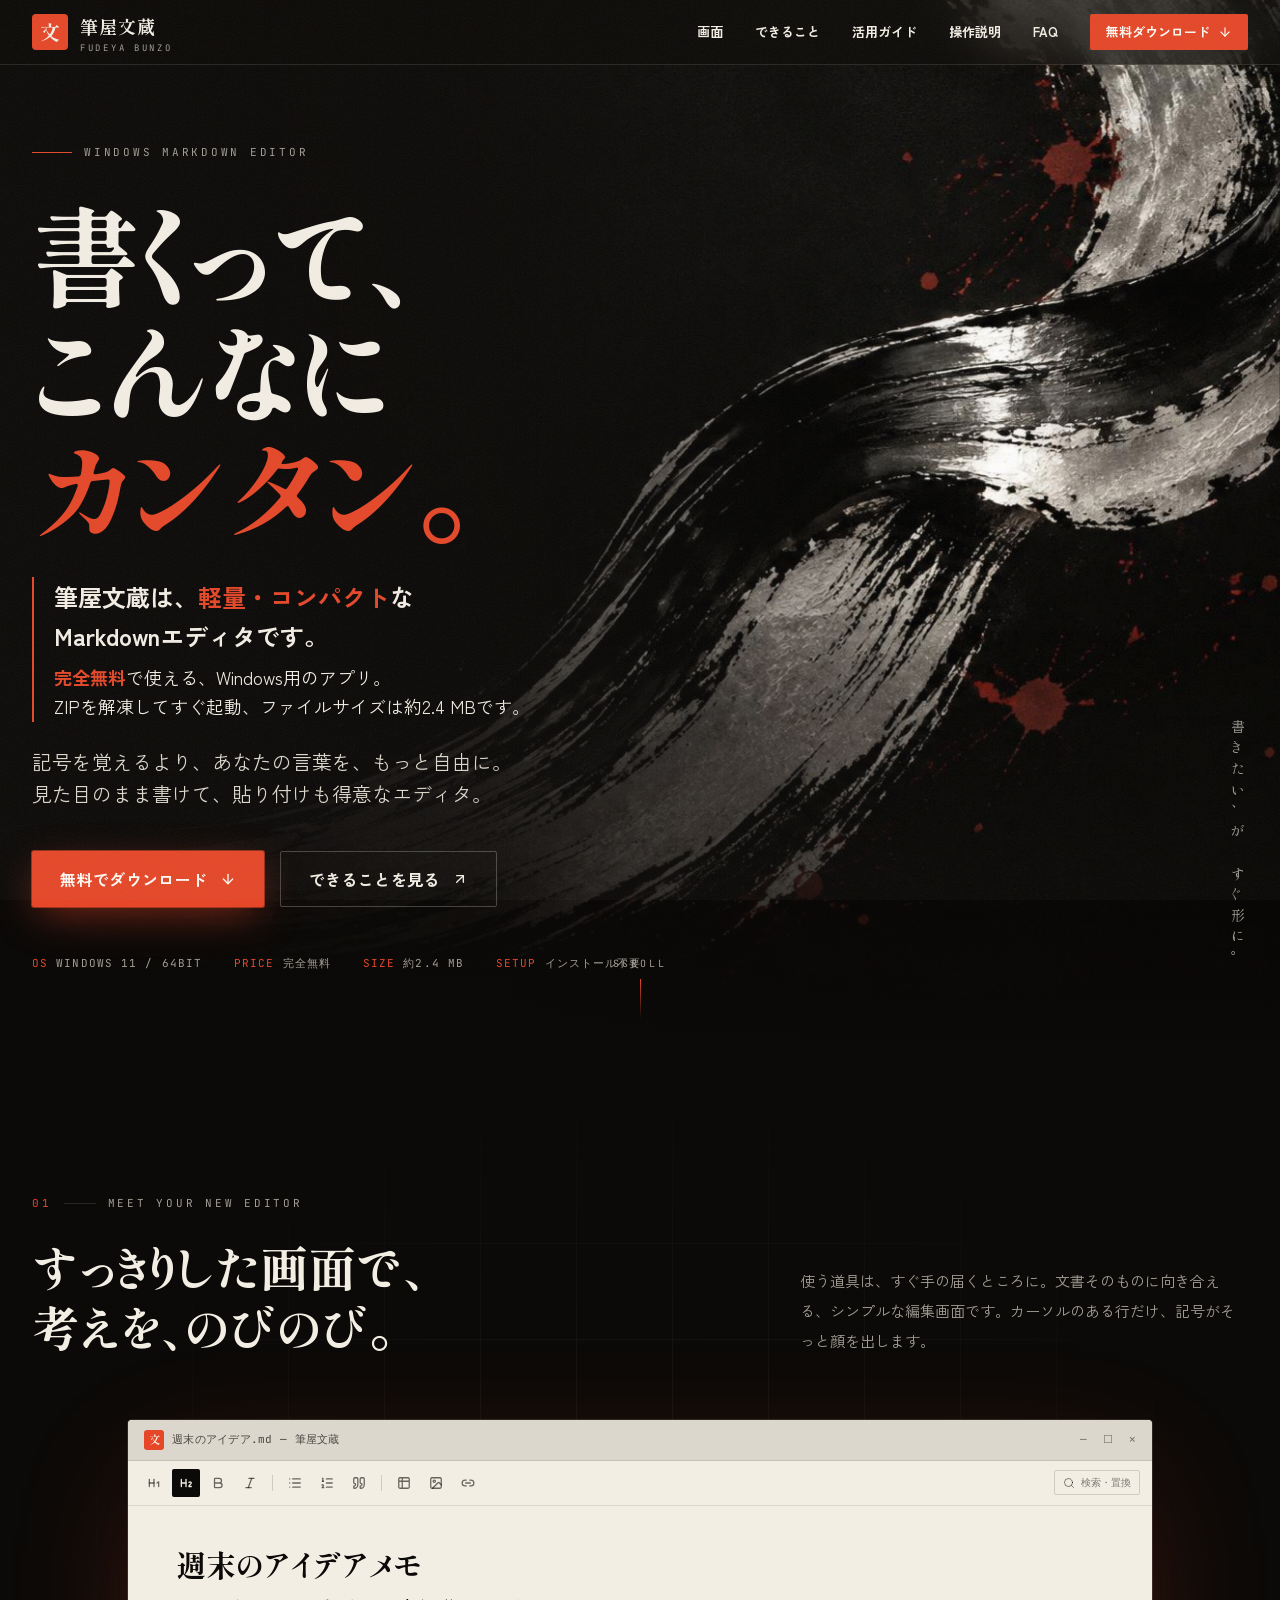
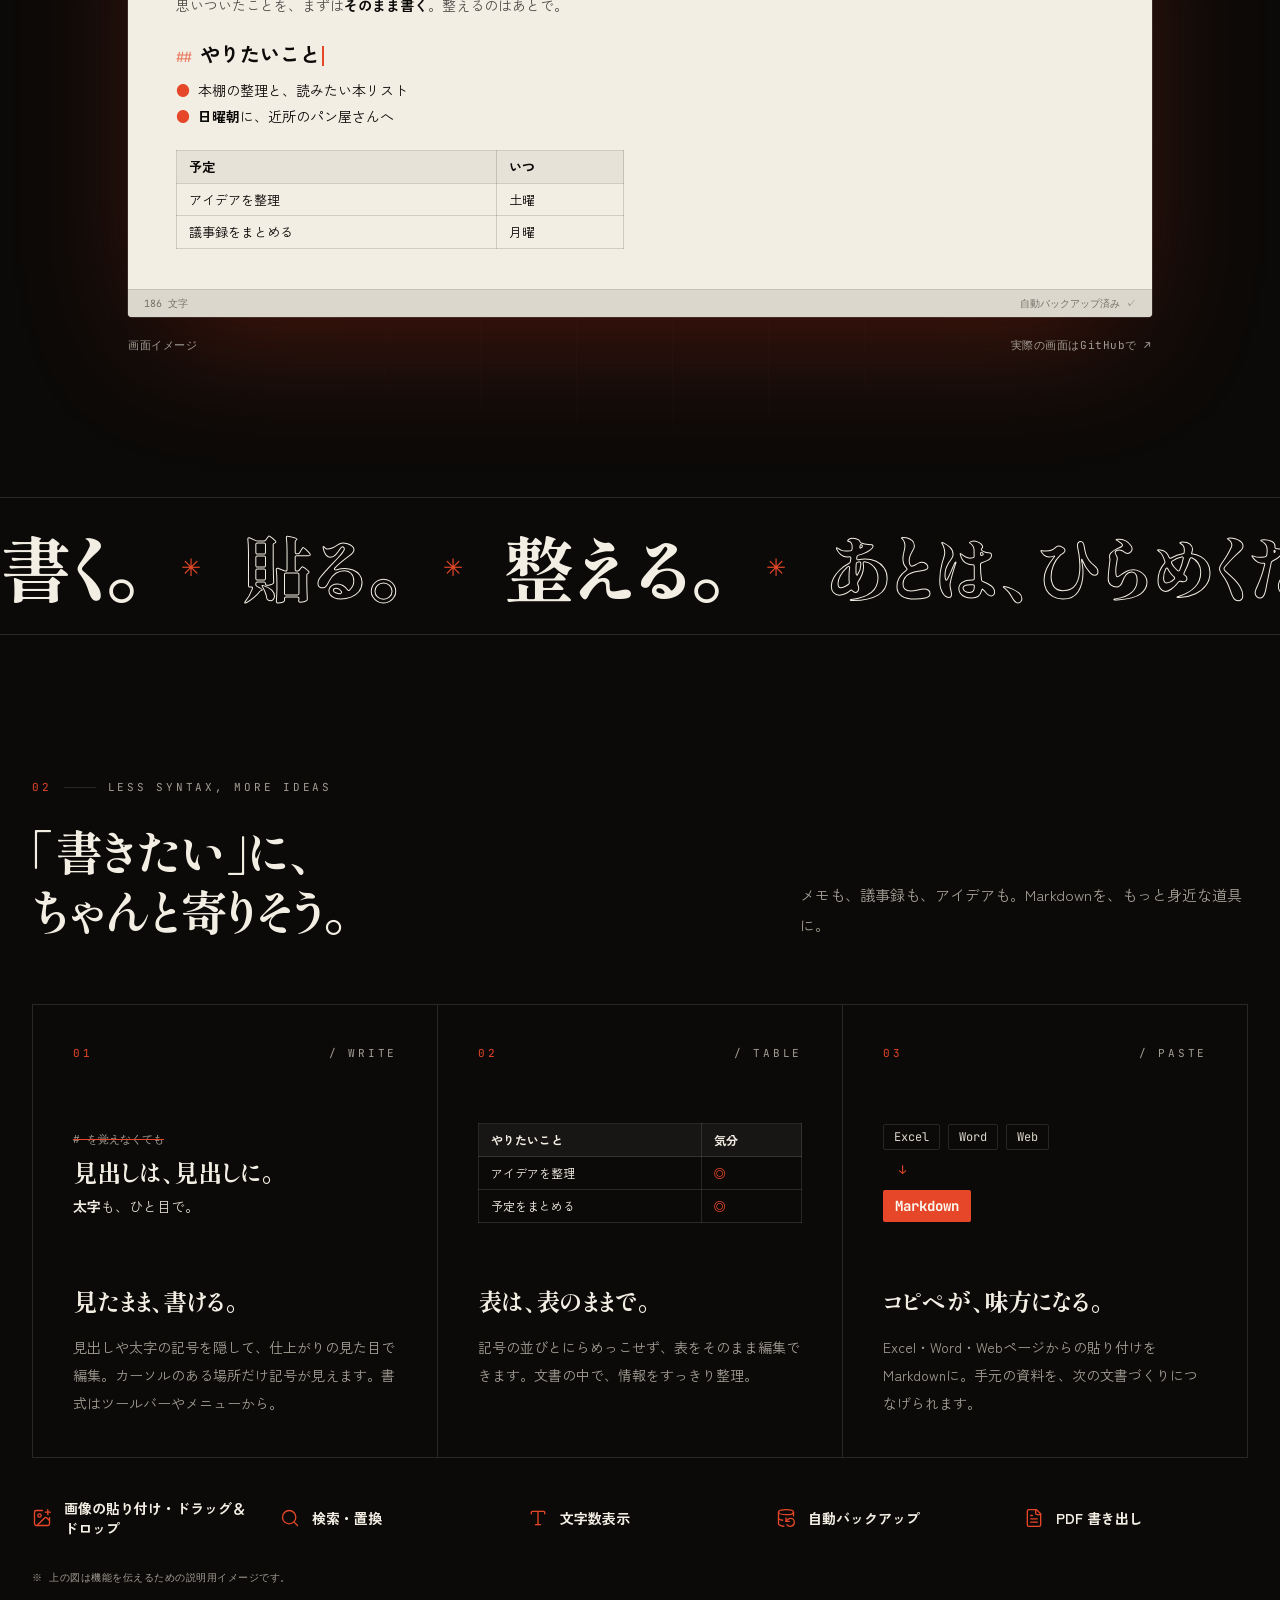
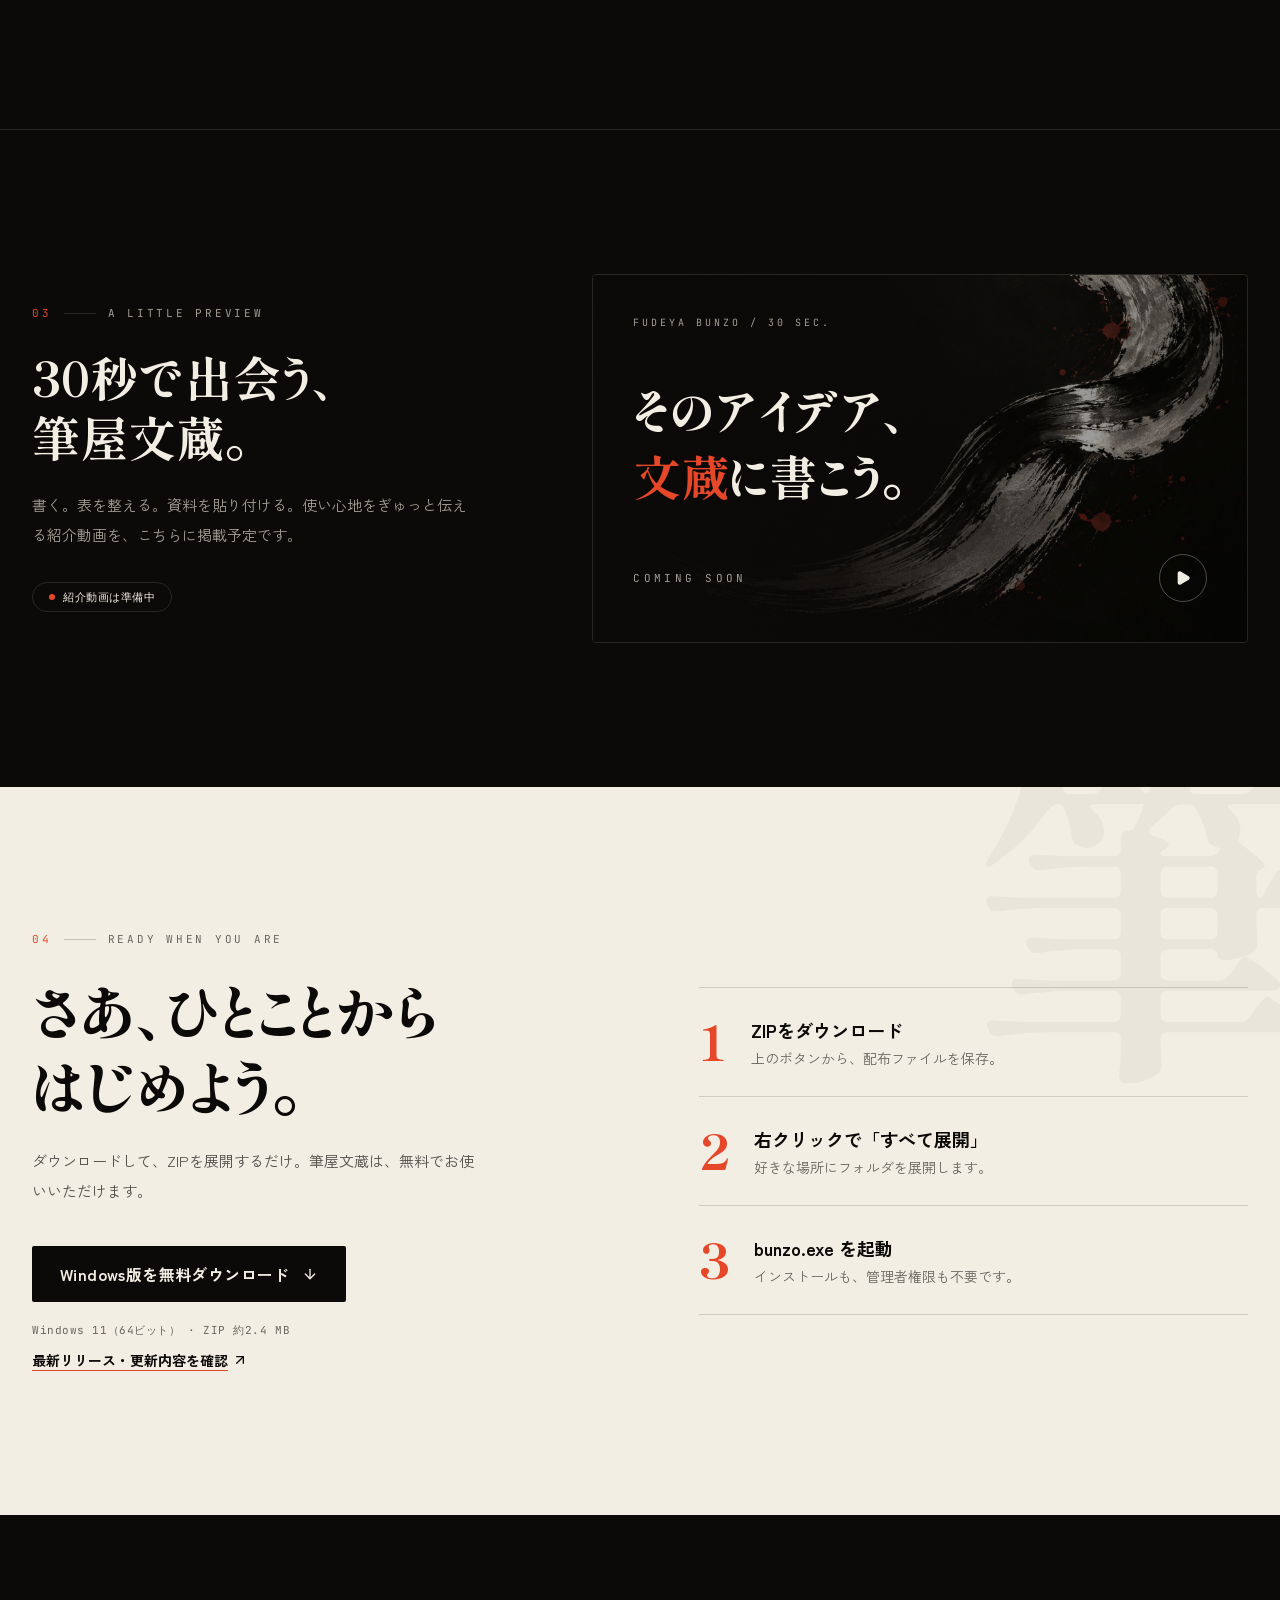
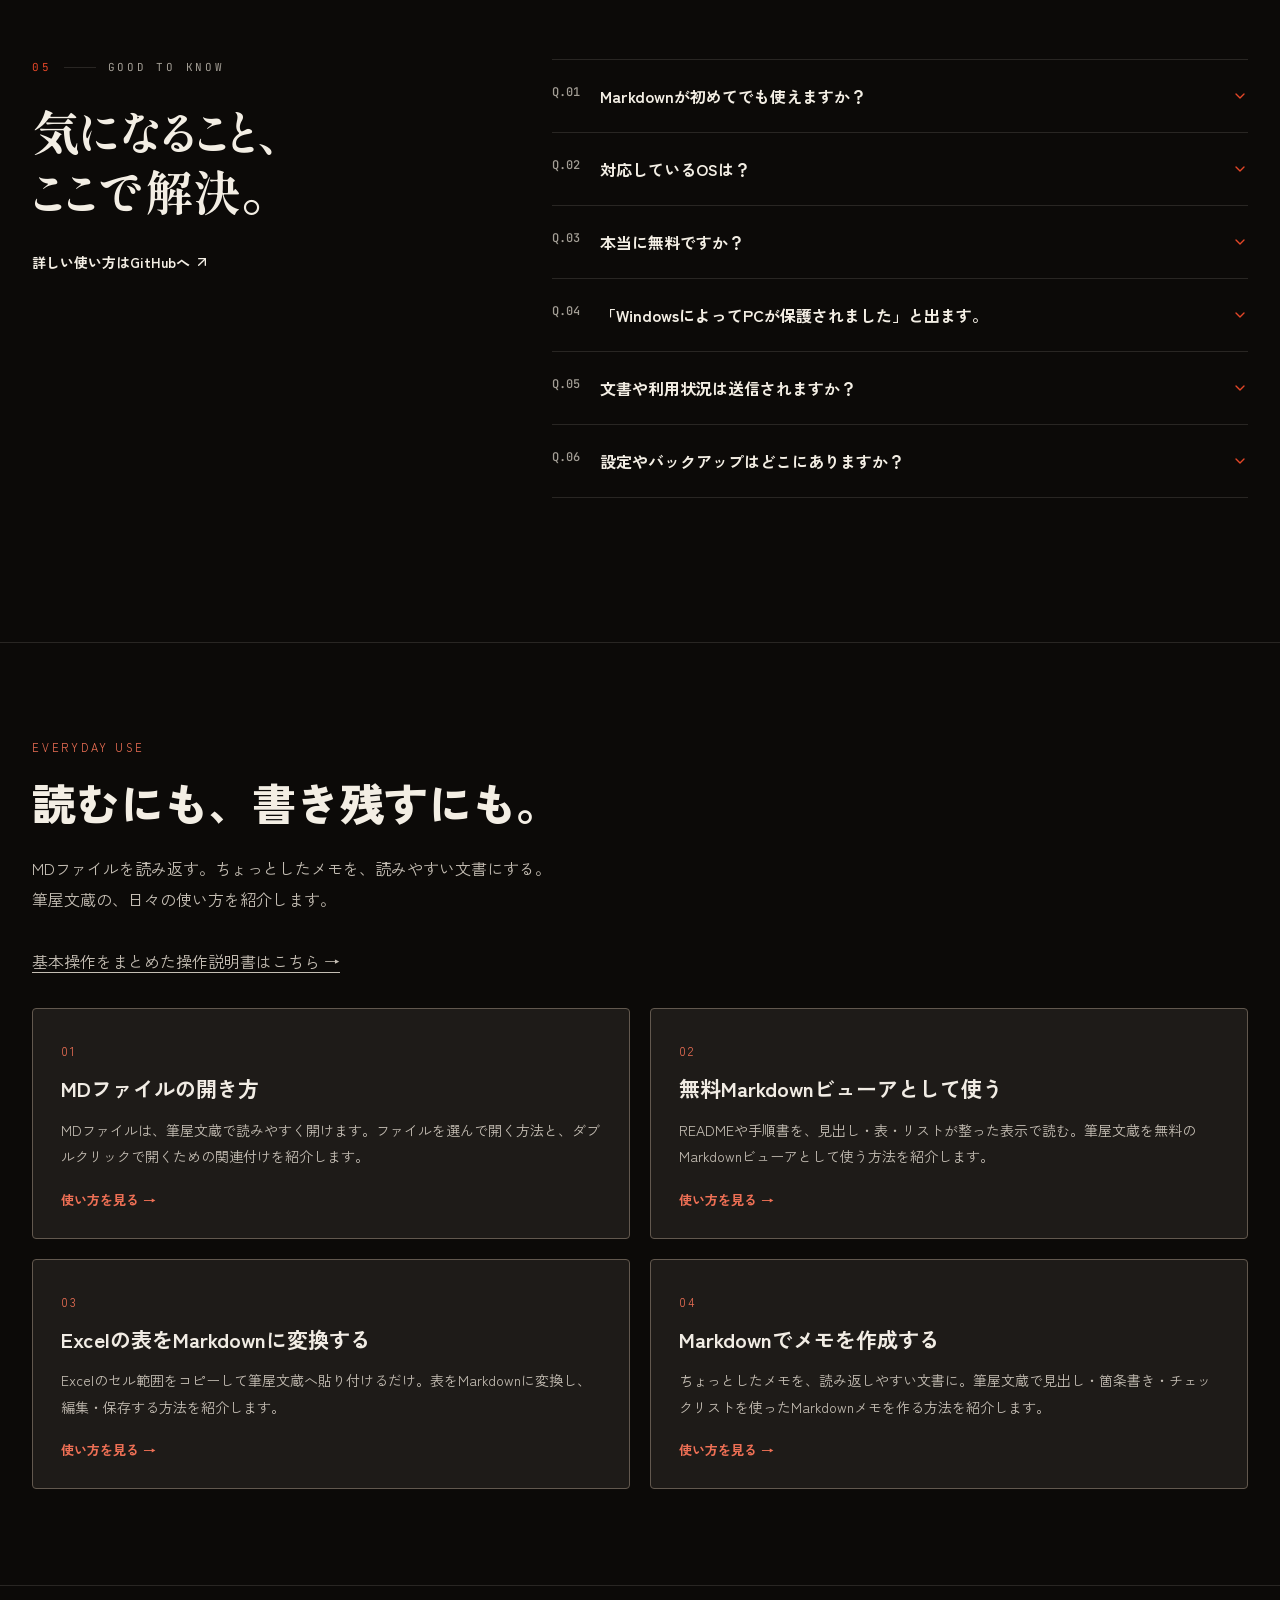
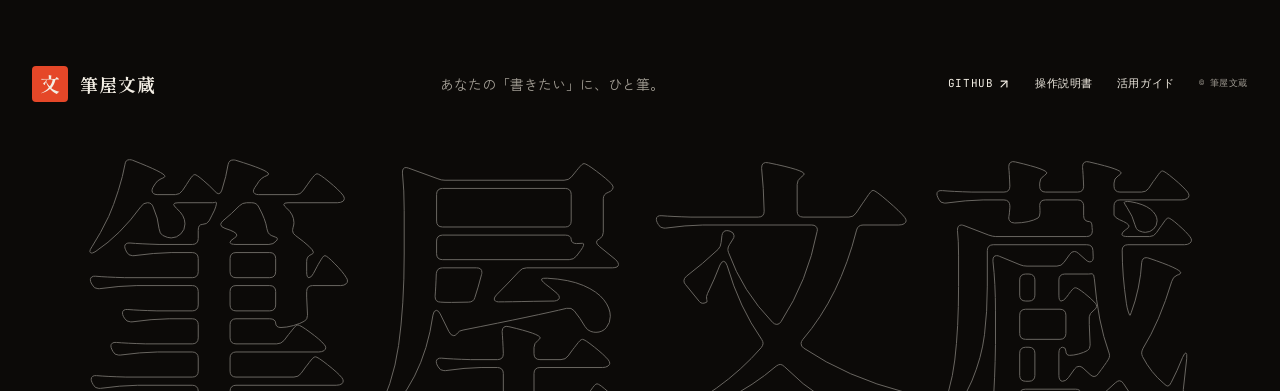
==== commit d6196d28: "公式サイトに PDF 書き出し（1.1.0）を載せた" ====
--- a/docs/index.html
+++ b/docs/index.html
@@ -1,28 +1,30 @@
-<!DOCTYPE html>
-<html lang="ja"><head><meta charset="utf-8"/><meta content="width=device-width, initial-scale=1" name="viewport"/><link as="image" fetchpriority="high" href="./assets/ink-stroke.jpg" rel="preload"/><link href="https://fonts.googleapis.com/css2?family=JetBrains+Mono:wght@400;500&amp;family=Shippori+Mincho+B1:wght@700;800&amp;family=Zen+Kaku+Gothic+New:wght@400;500;700&amp;display=swap" rel="stylesheet"/><link href="./assets/style.css" rel="stylesheet"/><title>筆屋文蔵｜無料Markdownエディタ・ビューア【Windows】</title><meta content="#141210" name="theme-color"/><link href="https://fonts.googleapis.com" rel="preconnect"/><link crossorigin="anonymous" href="https://fonts.gstatic.com" rel="preconnect"/><link href="./favicon.svg" rel="icon" type="image/svg+xml"/><script type="application/ld+json">{"@context": "https://schema.org", "@type": "SoftwareApplication", "name": "筆屋文蔵", "applicationCategory": "ProductivityApplication", "operatingSystem": "Windows 11 (64-bit)", "offers": {"@type": "Offer", "price": "0", "priceCurrency": "JPY"}, "downloadUrl": "https://github.com/yoken-taro/fudeya-bunzo/releases/latest", "description": "Markdownの記法を調べずに、見た目のまま書けるWindows用エディタ", "url": "https://yoken-taro.github.io/fudeya-bunzo/", "image": "https://yoken-taro.github.io/fudeya-bunzo/assets/ink-stroke.jpg"}</script><style>
-.use-guides{padding:96px 20px;border-top:1px solid var(--color-border,#3a3530);scroll-margin-top:80px}.use-guides-inner{max-width:1216px;margin:auto}.use-guide-eyebrow{font-size:11px;letter-spacing:.25em;color:#ef7055;margin-bottom:16px}.use-guides h2{font-size:clamp(26px,4vw,44px);font-weight:800;line-height:1.4}.use-guide-intro{color:#c5beb4;margin:20px 0 32px;line-height:1.9}.use-guide-grid{display:grid;grid-template-columns:repeat(2,minmax(0,1fr));gap:20px}.use-guide-card{display:block;padding:28px;border:1px solid #62584e;border-radius:4px;background:#1e1b18;color:#f1ece4;text-decoration:none;transition:border-color .2s}.use-guide-card:hover{border-color:#ef7055}.use-guide-card:focus-visible{outline:3px solid #ef7055;outline-offset:4px}.use-guide-num{font-size:12px;color:#ef7055;letter-spacing:.16em}.use-guide-card h3{font-size:21px;font-weight:700;margin:12px 0}.use-guide-card p{font-size:14px;line-height:1.9;color:#c5beb4}.use-guide-more{display:block;margin-top:20px;color:#ef7055;font-size:13px;font-weight:700}@media(max-width:640px){.use-guide-grid{grid-template-columns:1fr}.use-guides{padding:64px 20px}.use-guide-card{padding:24px}}
-@media(min-width:768px) and (max-width:1023px){header nav{gap:12px}header nav a{font-size:12px}}
-</style>
-<meta name="description" content="筆屋文蔵はWindows 11用の無料Markdownエディタ・ビューア。MDファイルを読みやすく表示し、見出し・表・画像をその場で編集できます。Excelの表の貼り付けにも対応。インストール不要で使えます。">
-<meta name="robots" content="index, follow, max-image-preview:large">
-<link rel="canonical" href="https://yoken-taro.github.io/fudeya-bunzo/">
-<meta property="og:title" content="筆屋文蔵｜無料Markdownエディタ・ビューア【Windows】">
-<meta property="og:description" content="筆屋文蔵はWindows 11用の無料Markdownエディタ・ビューア。MDファイルを読みやすく表示し、見出し・表・画像をその場で編集できます。Excelの表の貼り付けにも対応。インストール不要で使えます。">
-<meta property="og:type" content="website">
-<meta property="og:url" content="https://yoken-taro.github.io/fudeya-bunzo/">
-<meta property="og:site_name" content="筆屋文蔵">
-<meta property="og:locale" content="ja_JP">
-<meta property="og:image" content="https://yoken-taro.github.io/fudeya-bunzo/assets/ink-stroke.jpg">
-<meta property="og:image:secure_url" content="https://yoken-taro.github.io/fudeya-bunzo/assets/ink-stroke.jpg">
-<meta property="og:image:type" content="image/jpeg">
-<meta property="og:image:width" content="1920">
-<meta property="og:image:height" content="1088">
-<meta property="og:image:alt" content="筆屋文蔵公式サイトの墨の筆跡の背景ビジュアル">
-<meta name="twitter:card" content="summary_large_image">
-<meta name="twitter:title" content="筆屋文蔵｜無料Markdownエディタ・ビューア【Windows】">
-<meta name="twitter:description" content="筆屋文蔵はWindows 11用の無料Markdownエディタ・ビューア。MDファイルを読みやすく表示し、見出し・表・画像をその場で編集できます。Excelの表の貼り付けにも対応。インストール不要で使えます。">
-<meta name="twitter:image" content="https://yoken-taro.github.io/fudeya-bunzo/assets/ink-stroke.jpg">
-<meta name="twitter:image:alt" content="筆屋文蔵公式サイトの墨の筆跡の背景ビジュアル">
-<!-- SEARCH_CONSOLE_VERIFICATION: Insert the Google-provided meta tag here, or use seo-review/set_verification.py. -->
-<script type="application/ld+json">{"@context": "https://schema.org", "@type": "WebSite", "name": "筆屋文蔵", "url": "https://yoken-taro.github.io/fudeya-bunzo/", "inLanguage": "ja"}</script>
-</head><body><!--$--><div class="grain"><a class="absolute -top-20 left-4 z-[70] rounded-sm bg-primary px-4 py-2 text-primary-foreground focus:top-4" href="#main">本文へスキップ</a><header class="fixed inset-x-0 top-0 z-50 border-b border-border bg-background/70 backdrop-blur-xl"><div class="mx-auto flex h-16 max-w-7xl items-center justify-between px-5 sm:px-8"><a aria-label="筆屋文蔵 トップ" class="group flex items-center gap-3" href="#"><span class="grid size-9 place-items-center rounded-[4px] bg-shu font-display text-xl font-bold text-washi transition-transform group-hover:-rotate-6">文</span><span class="flex flex-col leading-none"><span class="font-display text-lg font-bold tracking-wider">筆屋文蔵</span><span class="mt-1 font-mono text-[9px] tracking-[0.3em] text-muted-foreground">FUDEYA BUNZO</span></span></a><nav aria-label="メインナビゲーション" class="flex items-center gap-8"><a class="group hidden flex-col items-center text-[13px] font-bold md:flex" href="#screen"><span class="transition-colors group-hover:text-shu">画面</span></a><a class="group hidden flex-col items-center text-[13px] font-bold md:flex" href="#features"><span class="transition-colors group-hover:text-shu">できること</span></a><a class="group hidden flex-col items-center text-[13px] font-bold md:flex" href="#guides"><span class="transition-colors group-hover:text-shu">活用ガイド</span></a><a class="group hidden flex-col items-center text-[13px] font-bold md:flex" href="./manual.html"><span class="transition-colors group-hover:text-shu">操作説明</span></a><a class="group hidden flex-col items-center text-[13px] font-bold md:flex" href="#faq"><span class="transition-colors group-hover:text-shu">FAQ</span></a><a class="flex items-center gap-2 rounded-sm bg-primary px-4 py-2 text-[13px] font-bold text-primary-foreground transition-colors hover:bg-shu-glow" href="#download">無料ダウンロード <svg aria-hidden="true" class="lucide lucide-arrow-down size-3.5" fill="none" height="24" stroke="currentColor" stroke-linecap="round" stroke-linejoin="round" stroke-width="2" viewbox="0 0 24 24" width="24" xmlns="http://www.w3.org/2000/svg"><path d="M12 5v14"></path><path d="m19 12-7 7-7-7"></path></svg></a></nav></div></header><main id="main"><section class="relative isolate flex min-h-[100svh] items-center overflow-hidden pt-16"><img alt="" class="absolute inset-0 -z-20 h-full w-full animate-ink-in object-cover object-[70%_50%] opacity-80" fetchpriority="high" height="1088" src="./assets/ink-stroke.jpg" width="1920"/><div class="absolute inset-0 -z-10 bg-fade-left"></div><div class="absolute inset-0 -z-10 bg-ink/50 md:hidden"></div><div class="absolute inset-0 -z-10 bg-fade-bottom"></div><div class="mx-auto grid w-full max-w-7xl grid-cols-1 gap-10 px-5 py-20 sm:px-8 lg:grid-cols-[1fr_auto]"><div class="max-w-3xl"><p class="flex animate-rise items-center gap-3 font-mono text-[11px] tracking-[0.25em] text-muted-foreground" style="animation-delay:0.1s"><span class="h-px w-10 bg-shu"></span>WINDOWS MARKDOWN EDITOR</p><h1 class="mt-8 animate-rise font-display text-[clamp(3rem,8.5vw,7.5rem)] font-extrabold leading-[1.08] tracking-tight" style="animation-delay:0.25s">書くって、<br/>こんなに<br/><span class="text-shu">カンタン。</span></h1><div class="mt-8 max-w-xl animate-rise border-l-2 border-shu pl-5" style="animation-delay:0.35s"><p class="text-xl font-bold leading-relaxed text-washi sm:text-2xl">筆屋文蔵は、<span class="text-shu">軽量・コンパクト</span>な<br class="hidden sm:block"/>Markdownエディタです。</p><p class="mt-2 break-keep text-base leading-relaxed text-washi sm:text-lg"><span class="font-bold text-shu">完全無料</span>で使える、Windows用のアプリ。<br class="hidden sm:block"/>ZIPを解凍してすぐ起動、ファイルサイズは<span class="whitespace-nowrap">約2.4 MB</span>です。</p></div><p class="mt-6 max-w-lg animate-rise text-lg leading-relaxed text-washi-dim sm:text-xl" style="animation-delay:0.45s">記号を覚えるより、あなたの言葉を、もっと自由に。<br class="hidden sm:block"/>見た目のまま書けて、貼り付けも得意なエディタ。</p><div class="mt-10 flex animate-rise flex-wrap items-center gap-4" style="animation-delay:0.6s"><a class="inline-flex items-center justify-center whitespace-nowrap cursor-pointer focus-visible:outline-none focus-visible:ring-1 focus-visible:ring-ring disabled:pointer-events-none disabled:opacity-50 disabled:cursor-not-allowed [&amp;_svg]:pointer-events-none [&amp;_svg]:size-4 [&amp;_svg]:shrink-0 bg-primary text-primary-foreground font-bold tracking-wide shadow-seal transition-all hover:-translate-y-0.5 hover:bg-shu-glow h-14 px-7 text-base gap-3 rounded-sm" href="#download">無料でダウンロード <svg aria-hidden="true" class="lucide lucide-arrow-down" fill="none" height="24" stroke="currentColor" stroke-linecap="round" stroke-linejoin="round" stroke-width="2" viewbox="0 0 24 24" width="24" xmlns="http://www.w3.org/2000/svg"><path d="M12 5v14"></path><path d="m19 12-7 7-7-7"></path></svg></a><a class="inline-flex items-center justify-center whitespace-nowrap cursor-pointer focus-visible:outline-none focus-visible:ring-1 focus-visible:ring-ring disabled:pointer-events-none disabled:opacity-50 disabled:cursor-not-allowed [&amp;_svg]:pointer-events-none [&amp;_svg]:size-4 [&amp;_svg]:shrink-0 border border-foreground/25 text-foreground font-bold tracking-wide transition-all hover:border-foreground hover:bg-foreground/5 h-14 px-7 text-base gap-3 rounded-sm" href="#features">できることを見る <svg aria-hidden="true" class="lucide lucide-arrow-up-right" fill="none" height="24" stroke="currentColor" stroke-linecap="round" stroke-linejoin="round" stroke-width="2" viewbox="0 0 24 24" width="24" xmlns="http://www.w3.org/2000/svg"><path d="M7 7h10v10"></path><path d="M7 17 17 7"></path></svg></a></div><dl class="mt-12 flex animate-rise flex-wrap gap-x-8 gap-y-3 font-mono text-[11px] tracking-widest text-muted-foreground" style="animation-delay:0.75s"><div class="flex gap-2"><dt class="text-shu">OS</dt><dd>WINDOWS 11 / 64BIT</dd></div><div class="flex gap-2"><dt class="text-shu">PRICE</dt><dd>完全無料</dd></div><div class="flex gap-2"><dt class="text-shu">SIZE</dt><dd>約2.4 MB</dd></div><div class="flex gap-2"><dt class="text-shu">SETUP</dt><dd>インストール不要</dd></div></dl></div><p aria-hidden="true" class="hidden animate-rise self-end font-display text-sm tracking-[0.5em] text-washi-dim/70 tategaki lg:block" style="animation-delay:1s">書きたい、が　すぐ形に。</p></div><a class="absolute bottom-8 left-1/2 hidden -translate-x-1/2 flex-col items-center gap-2 font-mono text-[10px] tracking-[0.3em] text-muted-foreground sm:flex" href="#screen">SCROLL<span class="h-10 w-px bg-gradient-to-b from-shu to-transparent"></span></a></section><section class="relative overflow-hidden py-28 sm:py-36" id="screen"><div class="absolute inset-0 -z-10 bg-grid opacity-60 [mask-image:radial-gradient(ellipse_at_center,black,transparent_70%)]"></div><div class="mx-auto max-w-7xl px-5 sm:px-8"><div class="reveal grid gap-8 lg:grid-cols-2 lg:items-end"><div><p class="flex items-center gap-3 font-mono text-[11px] tracking-[0.25em] text-muted-foreground"><span class="text-shu">01</span><span class="h-px w-8 bg-border"></span>MEET YOUR NEW EDITOR</p><h2 class="mt-6 font-display text-4xl font-bold leading-tight sm:text-5xl">すっきりした画面で、<br/>考えを、のびのび。</h2></div><p class="max-w-md text-[15px] leading-loose text-muted-foreground lg:justify-self-end">使う道具は、すぐ手の届くところに。文書そのものに向き合える、シンプルな編集画面です。カーソルのある行だけ、記号がそっと顔を出します。</p></div><figure class="reveal mx-auto mt-16 max-w-5xl"><div aria-label="筆屋文蔵の編集画面イメージ。見出し・太字・箇条書き・表を見たままの姿で編集している様子" class="overflow-hidden rounded-md bg-washi text-ink shadow-window" role="img"><div class="flex items-center justify-between border-b border-ink/10 bg-washi-dim px-4 py-2.5"><div class="flex items-center gap-2"><span class="grid size-5 place-items-center rounded-[3px] bg-shu font-display text-[11px] font-bold text-washi">文</span><span class="font-mono text-[11px] tracking-wide text-ink/70">週末のアイデア.md — 筆屋文蔵</span></div><div aria-hidden="true" class="flex gap-4 font-mono text-[11px] text-ink/50"><span>—</span><span>☐</span><span>✕</span></div></div><div aria-hidden="true" class="flex items-center gap-1 border-b border-ink/10 px-3 py-2"><span class="grid size-7 place-items-center rounded-sm text-ink/60"><svg aria-hidden="true" class="lucide lucide-heading1 lucide-heading-1 size-3.5" fill="none" height="24" stroke="currentColor" stroke-linecap="round" stroke-linejoin="round" stroke-width="2.2" viewbox="0 0 24 24" width="24" xmlns="http://www.w3.org/2000/svg"><path d="M4 12h8"></path><path d="M4 18V6"></path><path d="M12 18V6"></path><path d="m17 12 3-2v8"></path></svg></span><span class="grid size-7 place-items-center rounded-sm bg-ink text-washi"><svg aria-hidden="true" class="lucide lucide-heading2 lucide-heading-2 size-3.5" fill="none" height="24" stroke="currentColor" stroke-linecap="round" stroke-linejoin="round" stroke-width="2.2" viewbox="0 0 24 24" width="24" xmlns="http://www.w3.org/2000/svg"><path d="M4 12h8"></path><path d="M4 18V6"></path><path d="M12 18V6"></path><path d="M21 18h-4c0-4 4-3 4-6 0-1.5-2-2.5-4-1"></path></svg></span><span class="grid size-7 place-items-center rounded-sm text-ink/60"><svg aria-hidden="true" class="lucide lucide-bold size-3.5" fill="none" height="24" stroke="currentColor" stroke-linecap="round" stroke-linejoin="round" stroke-width="2.2" viewbox="0 0 24 24" width="24" xmlns="http://www.w3.org/2000/svg"><path d="M6 12h9a4 4 0 0 1 0 8H7a1 1 0 0 1-1-1V5a1 1 0 0 1 1-1h7a4 4 0 0 1 0 8"></path></svg></span><span class="grid size-7 place-items-center rounded-sm text-ink/60"><svg aria-hidden="true" class="lucide lucide-italic size-3.5" fill="none" height="24" stroke="currentColor" stroke-linecap="round" stroke-linejoin="round" stroke-width="2.2" viewbox="0 0 24 24" width="24" xmlns="http://www.w3.org/2000/svg"><line x1="19" x2="10" y1="4" y2="4"></line><line x1="14" x2="5" y1="20" y2="20"></line><line x1="15" x2="9" y1="4" y2="20"></line></svg></span><span class="mx-1 h-4 w-px bg-ink/15"></span><span class="grid size-7 place-items-center rounded-sm text-ink/60"><svg aria-hidden="true" class="lucide lucide-list size-3.5" fill="none" height="24" stroke="currentColor" stroke-linecap="round" stroke-linejoin="round" stroke-width="2.2" viewbox="0 0 24 24" width="24" xmlns="http://www.w3.org/2000/svg"><path d="M3 5h.01"></path><path d="M3 12h.01"></path><path d="M3 19h.01"></path><path d="M8 5h13"></path><path d="M8 12h13"></path><path d="M8 19h13"></path></svg></span><span class="grid size-7 place-items-center rounded-sm text-ink/60"><svg aria-hidden="true" class="lucide lucide-list-ordered size-3.5" fill="none" height="24" stroke="currentColor" stroke-linecap="round" stroke-linejoin="round" stroke-width="2.2" viewbox="0 0 24 24" width="24" xmlns="http://www.w3.org/2000/svg"><path d="M11 5h10"></path><path d="M11 12h10"></path><path d="M11 19h10"></path><path d="M4 4h1v5"></path><path d="M4 9h2"></path><path d="M6.5 20H3.4c0-1 2.6-1.925 2.6-3.5a1.5 1.5 0 0 0-2.6-1.02"></path></svg></span><span class="grid size-7 place-items-center rounded-sm text-ink/60"><svg aria-hidden="true" class="lucide lucide-quote size-3.5" fill="none" height="24" stroke="currentColor" stroke-linecap="round" stroke-linejoin="round" stroke-width="2.2" viewbox="0 0 24 24" width="24" xmlns="http://www.w3.org/2000/svg"><path d="M16 3a2 2 0 0 0-2 2v6a2 2 0 0 0 2 2 1 1 0 0 1 1 1v1a2 2 0 0 1-2 2 1 1 0 0 0-1 1v2a1 1 0 0 0 1 1 6 6 0 0 0 6-6V5a2 2 0 0 0-2-2z"></path><path d="M5 3a2 2 0 0 0-2 2v6a2 2 0 0 0 2 2 1 1 0 0 1 1 1v1a2 2 0 0 1-2 2 1 1 0 0 0-1 1v2a1 1 0 0 0 1 1 6 6 0 0 0 6-6V5a2 2 0 0 0-2-2z"></path></svg></span><span class="mx-1 h-4 w-px bg-ink/15"></span><span class="grid size-7 place-items-center rounded-sm text-ink/60"><svg aria-hidden="true" class="lucide lucide-table2 lucide-table-2 size-3.5" fill="none" height="24" stroke="currentColor" stroke-linecap="round" stroke-linejoin="round" stroke-width="2.2" viewbox="0 0 24 24" width="24" xmlns="http://www.w3.org/2000/svg"><path d="M9 3H5a2 2 0 0 0-2 2v4m6-6h10a2 2 0 0 1 2 2v4M9 3v18m0 0h10a2 2 0 0 0 2-2V9M9 21H5a2 2 0 0 1-2-2V9m0 0h18"></path></svg></span><span class="grid size-7 place-items-center rounded-sm text-ink/60"><svg aria-hidden="true" class="lucide lucide-image size-3.5" fill="none" height="24" stroke="currentColor" stroke-linecap="round" stroke-linejoin="round" stroke-width="2.2" viewbox="0 0 24 24" width="24" xmlns="http://www.w3.org/2000/svg"><rect height="18" rx="2" ry="2" width="18" x="3" y="3"></rect><circle cx="9" cy="9" r="2"></circle><path d="m21 15-3.086-3.086a2 2 0 0 0-2.828 0L6 21"></path></svg></span><span class="grid size-7 place-items-center rounded-sm text-ink/60"><svg aria-hidden="true" class="lucide lucide-link2 lucide-link-2 size-3.5" fill="none" height="24" stroke="currentColor" stroke-linecap="round" stroke-linejoin="round" stroke-width="2.2" viewbox="0 0 24 24" width="24" xmlns="http://www.w3.org/2000/svg"><path d="M9 17H7A5 5 0 0 1 7 7h2"></path><path d="M15 7h2a5 5 0 1 1 0 10h-2"></path><line x1="8" x2="16" y1="12" y2="12"></line></svg></span><span class="ml-auto flex items-center gap-1.5 whitespace-nowrap rounded-sm border border-ink/15 px-2 py-1 font-mono text-[10px] text-ink/50"><svg aria-hidden="true" class="lucide lucide-search size-3" fill="none" height="24" stroke="currentColor" stroke-linecap="round" stroke-linejoin="round" stroke-width="2" viewbox="0 0 24 24" width="24" xmlns="http://www.w3.org/2000/svg"><path d="m21 21-4.34-4.34"></path><circle cx="11" cy="11" r="8"></circle></svg> <span class="hidden sm:inline">検索・置換</span></span></div><div aria-hidden="true" class="px-6 py-7 sm:px-12 sm:py-10"><p class="font-display text-2xl font-bold sm:text-3xl">週末のアイデアメモ</p><p class="mt-3 text-[13px] leading-relaxed text-ink/70 sm:text-sm">思いついたことを、まずは<b class="text-ink">そのまま書く</b>。整えるのはあとで。</p><p class="mt-6 flex items-baseline gap-2 text-lg font-bold sm:text-xl"><span class="font-mono text-sm font-medium text-shu/70">##</span><span>やりたいこと<span class="ml-0.5 inline-block h-5 w-[2px] translate-y-1 animate-caret bg-shu"></span></span></p><ul class="mt-3 space-y-1.5 text-[13px] sm:text-sm"><li class="flex gap-2"><span class="text-shu">●</span> 本棚の整理と、読みたい本リスト</li><li class="flex gap-2"><span class="text-shu">●</span><span><b>日曜朝</b>に、近所のパン屋さんへ</span></li></ul><table class="mt-6 w-full max-w-md border-collapse text-left text-[12px] sm:text-[13px]"><thead><tr class="bg-ink/5"><th class="border border-ink/15 px-3 py-1.5 font-bold">予定</th><th class="border border-ink/15 px-3 py-1.5 font-bold">いつ</th></tr></thead><tbody><tr><td class="border border-ink/15 px-3 py-1.5">アイデアを整理</td><td class="border border-ink/15 px-3 py-1.5">土曜</td></tr><tr><td class="border border-ink/15 px-3 py-1.5">議事録をまとめる</td><td class="border border-ink/15 px-3 py-1.5">月曜</td></tr></tbody></table></div><div aria-hidden="true" class="flex justify-between border-t border-ink/10 bg-washi-dim px-4 py-1.5 font-mono text-[10px] text-ink/50"><span>186 文字</span><span>自動バックアップ済み ✓</span></div></div><figcaption class="mt-5 flex flex-wrap justify-between gap-2 font-mono text-[11px] tracking-wider text-muted-foreground"><span>画面イメージ</span><a class="hover:text-shu" href="https://github.com/yoken-taro/fudeya-bunzo#readme" rel="noopener" target="_blank">実際の画面はGitHubで ↗</a></figcaption></figure></div></section><div aria-label="筆屋文蔵の特徴：書く。貼る。整える。あとは、ひらめくだけ。" class="overflow-hidden border-y border-border py-8"><div aria-hidden="true" class="flex w-max animate-marquee items-center gap-10 whitespace-nowrap"><span class="flex items-center gap-10"><span class="font-display text-5xl font-extrabold sm:text-7xl text-foreground">書く。</span><span class="text-2xl text-shu">✳</span></span><span class="flex items-center gap-10"><span class="font-display text-5xl font-extrabold sm:text-7xl text-outline">貼る。</span><span class="text-2xl text-shu">✳</span></span><span class="flex items-center gap-10"><span class="font-display text-5xl font-extrabold sm:text-7xl text-foreground">整える。</span><span class="text-2xl text-shu">✳</span></span><span class="flex items-center gap-10"><span class="font-display text-5xl font-extrabold sm:text-7xl text-outline">あとは、ひらめくだけ。</span><span class="text-2xl text-shu">✳</span></span><span class="flex items-center gap-10"><span class="font-display text-5xl font-extrabold sm:text-7xl text-foreground">書く。</span><span class="text-2xl text-shu">✳</span></span><span class="flex items-center gap-10"><span class="font-display text-5xl font-extrabold sm:text-7xl text-outline">貼る。</span><span class="text-2xl text-shu">✳</span></span><span class="flex items-center gap-10"><span class="font-display text-5xl font-extrabold sm:text-7xl text-foreground">整える。</span><span class="text-2xl text-shu">✳</span></span><span class="flex items-center gap-10"><span class="font-display text-5xl font-extrabold sm:text-7xl text-outline">あとは、ひらめくだけ。</span><span class="text-2xl text-shu">✳</span></span><span class="flex items-center gap-10"><span class="font-display text-5xl font-extrabold sm:text-7xl text-foreground">書く。</span><span class="text-2xl text-shu">✳</span></span><span class="flex items-center gap-10"><span class="font-display text-5xl font-extrabold sm:text-7xl text-outline">貼る。</span><span class="text-2xl text-shu">✳</span></span><span class="flex items-center gap-10"><span class="font-display text-5xl font-extrabold sm:text-7xl text-foreground">整える。</span><span class="text-2xl text-shu">✳</span></span><span class="flex items-center gap-10"><span class="font-display text-5xl font-extrabold sm:text-7xl text-outline">あとは、ひらめくだけ。</span><span class="text-2xl text-shu">✳</span></span><span class="flex items-center gap-10"><span class="font-display text-5xl font-extrabold sm:text-7xl text-foreground">書く。</span><span class="text-2xl text-shu">✳</span></span><span class="flex items-center gap-10"><span class="font-display text-5xl font-extrabold sm:text-7xl text-outline">貼る。</span><span class="text-2xl text-shu">✳</span></span><span class="flex items-center gap-10"><span class="font-display text-5xl font-extrabold sm:text-7xl text-foreground">整える。</span><span class="text-2xl text-shu">✳</span></span><span class="flex items-center gap-10"><span class="font-display text-5xl font-extrabold sm:text-7xl text-outline">あとは、ひらめくだけ。</span><span class="text-2xl text-shu">✳</span></span></div></div><section class="py-28 sm:py-36" id="features"><div class="mx-auto max-w-7xl px-5 sm:px-8"><div class="reveal grid gap-8 lg:grid-cols-2 lg:items-end"><div><p class="flex items-center gap-3 font-mono text-[11px] tracking-[0.25em] text-muted-foreground"><span class="text-shu">02</span><span class="h-px w-8 bg-border"></span>LESS SYNTAX, MORE IDEAS</p><h2 class="mt-6 font-display text-4xl font-bold leading-tight sm:text-5xl">「書きたい」に、<br/>ちゃんと寄りそう。</h2></div><p class="max-w-md text-[15px] leading-loose text-muted-foreground lg:justify-self-end">メモも、議事録も、アイデアも。Markdownを、もっと身近な道具に。</p></div><div class="mt-16 grid border-l border-t border-border md:grid-cols-3"><article class="reveal group relative flex flex-col border-b border-r border-border p-8 transition-colors hover:bg-card sm:p-10"><div class="flex items-center justify-between font-mono text-[11px] tracking-[0.25em]"><span class="text-shu">01</span><span class="text-muted-foreground">/ <!-- -->WRITE</span></div><div class="my-10 flex min-h-36 items-center"><div class="space-y-2"><p class="font-mono text-[11px] text-muted-foreground line-through decoration-shu"># を覚えなくても</p><p class="font-display text-2xl font-bold">見出しは、見出しに。</p><p class="text-sm text-washi-dim"><b class="text-foreground">太字</b>も、ひと目で。</p></div></div><h3 class="font-display text-2xl font-bold">見たまま、書ける。</h3><p class="mt-4 text-sm leading-loose text-muted-foreground">見出しや太字の記号を隠して、仕上がりの見た目で編集。カーソルのある場所だけ記号が見えます。書式はツールバーやメニューから。</p><span class="absolute inset-x-0 top-0 h-px origin-left scale-x-0 bg-shu transition-transform duration-500 group-hover:scale-x-100"></span></article><article class="reveal group relative flex flex-col border-b border-r border-border p-8 transition-colors hover:bg-card sm:p-10"><div class="flex items-center justify-between font-mono text-[11px] tracking-[0.25em]"><span class="text-shu">02</span><span class="text-muted-foreground">/ <!-- -->TABLE</span></div><div class="my-10 flex min-h-36 items-center"><table class="w-full border-collapse text-left text-xs"><thead><tr><th class="border border-border bg-foreground/5 px-3 py-2">やりたいこと</th><th class="border border-border bg-foreground/5 px-3 py-2">気分</th></tr></thead><tbody><tr><td class="border border-border px-3 py-2">アイデアを整理</td><td class="border border-border px-3 py-2 text-shu">◎</td></tr><tr><td class="border border-border px-3 py-2">予定をまとめる</td><td class="border border-border px-3 py-2 text-shu">◎</td></tr></tbody></table></div><h3 class="font-display text-2xl font-bold">表は、表のままで。</h3><p class="mt-4 text-sm leading-loose text-muted-foreground">記号の並びとにらめっこせず、表をそのまま編集できます。文書の中で、情報をすっきり整理。</p><span class="absolute inset-x-0 top-0 h-px origin-left scale-x-0 bg-shu transition-transform duration-500 group-hover:scale-x-100"></span></article><article class="reveal group relative flex flex-col border-b border-r border-border p-8 transition-colors hover:bg-card sm:p-10"><div class="flex items-center justify-between font-mono text-[11px] tracking-[0.25em]"><span class="text-shu">03</span><span class="text-muted-foreground">/ <!-- -->PASTE</span></div><div class="my-10 flex min-h-36 items-center"><div class="flex flex-col items-start gap-3 font-mono text-xs"><div class="flex gap-2"><span class="rounded-sm border border-border px-2.5 py-1 text-washi-dim">Excel</span><span class="rounded-sm border border-border px-2.5 py-1 text-washi-dim">Word</span><span class="rounded-sm border border-border px-2.5 py-1 text-washi-dim">Web</span></div><span class="pl-4 text-shu">↓</span><span class="rounded-sm bg-shu px-3 py-1.5 text-sm font-bold text-primary-foreground">Markdown</span></div></div><h3 class="font-display text-2xl font-bold">コピペが、味方になる。</h3><p class="mt-4 text-sm leading-loose text-muted-foreground">Excel・Word・Webページからの貼り付けをMarkdownに。手元の資料を、次の文書づくりにつなげられます。</p><span class="absolute inset-x-0 top-0 h-px origin-left scale-x-0 bg-shu transition-transform duration-500 group-hover:scale-x-100"></span></article></div><ul class="mt-10 grid grid-cols-2 gap-6 md:grid-cols-4"><li class="flex items-center gap-3 text-sm font-bold"><svg aria-hidden="true" class="lucide lucide-image-plus size-5 shrink-0 text-shu" fill="none" height="24" stroke="currentColor" stroke-linecap="round" stroke-linejoin="round" stroke-width="1.6" viewbox="0 0 24 24" width="24" xmlns="http://www.w3.org/2000/svg"><path d="M16 5h6"></path><path d="M19 2v6"></path><path d="M21 11.5V19a2 2 0 0 1-2 2H5a2 2 0 0 1-2-2V5a2 2 0 0 1 2-2h7.5"></path><path d="m21 15-3.086-3.086a2 2 0 0 0-2.828 0L6 21"></path><circle cx="9" cy="9" r="2"></circle></svg>画像の貼り付け・ドラッグ＆ドロップ</li><li class="flex items-center gap-3 text-sm font-bold"><svg aria-hidden="true" class="lucide lucide-search size-5 shrink-0 text-shu" fill="none" height="24" stroke="currentColor" stroke-linecap="round" stroke-linejoin="round" stroke-width="1.6" viewbox="0 0 24 24" width="24" xmlns="http://www.w3.org/2000/svg"><path d="m21 21-4.34-4.34"></path><circle cx="11" cy="11" r="8"></circle></svg>検索・置換</li><li class="flex items-center gap-3 text-sm font-bold"><svg aria-hidden="true" class="lucide lucide-type size-5 shrink-0 text-shu" fill="none" height="24" stroke="currentColor" stroke-linecap="round" stroke-linejoin="round" stroke-width="1.6" viewbox="0 0 24 24" width="24" xmlns="http://www.w3.org/2000/svg"><path d="M12 4v16"></path><path d="M4 7V5a1 1 0 0 1 1-1h14a1 1 0 0 1 1 1v2"></path><path d="M9 20h6"></path></svg>文字数表示</li><li class="flex items-center gap-3 text-sm font-bold"><svg aria-hidden="true" class="lucide lucide-database-backup size-5 shrink-0 text-shu" fill="none" height="24" stroke="currentColor" stroke-linecap="round" stroke-linejoin="round" stroke-width="1.6" viewbox="0 0 24 24" width="24" xmlns="http://www.w3.org/2000/svg"><ellipse cx="12" cy="5" rx="9" ry="3"></ellipse><path d="M3 12a9 3 0 0 0 5 2.69"></path><path d="M21 9.3V5"></path><path d="M3 5v14a9 3 0 0 0 6.47 2.88"></path><path d="M12 12v4h4"></path><path d="M13 20a5 5 0 0 0 9-3 4.5 4.5 0 0 0-4.5-4.5c-1.33 0-2.54.54-3.41 1.41L12 16"></path></svg>自動バックアップ</li></ul><p class="mt-8 font-mono text-[10px] tracking-wider text-muted-foreground">※ 上の図は機能を伝えるための説明用イメージです。</p></div></section><section class="border-t border-border py-28 sm:py-36" id="movie"><div class="mx-auto grid max-w-7xl items-center gap-14 px-5 sm:px-8 lg:grid-cols-[1fr_1.3fr]"><div class="reveal"><p class="flex items-center gap-3 font-mono text-[11px] tracking-[0.25em] text-muted-foreground"><span class="text-shu">03</span><span class="h-px w-8 bg-border"></span>A LITTLE PREVIEW</p><h2 class="mt-6 font-display text-4xl font-bold leading-tight sm:text-5xl">30秒で出会う、<br/>筆屋文蔵。</h2><p class="mt-6 max-w-md text-[15px] leading-loose text-muted-foreground">書く。表を整える。資料を貼り付ける。使い心地をぎゅっと伝える紹介動画を、こちらに掲載予定です。</p><span class="mt-8 inline-flex items-center gap-2 rounded-full border border-border px-4 py-1.5 font-mono text-[11px] tracking-wider"><span class="size-1.5 animate-pulse rounded-full bg-shu"></span> 紹介動画は準備中</span></div><div aria-label="30秒紹介動画の掲載予定スペース" class="reveal relative isolate aspect-video overflow-hidden rounded-md border border-border" role="img"><img alt="" class="absolute inset-0 -z-10 h-full w-full object-cover opacity-60" height="1088" loading="lazy" src="./assets/ink-stroke.jpg" width="1920"/><div class="absolute inset-0 -z-10 bg-fade-left"></div><div class="flex h-full flex-col justify-between p-6 sm:p-10"><span class="font-mono text-[10px] tracking-[0.3em] text-muted-foreground">FUDEYA BUNZO / 30 SEC.</span><p class="font-display text-3xl font-extrabold leading-snug sm:text-5xl">そのアイデア、<br/><span class="text-shu">文蔵</span>に書こう。</p><div class="flex items-center justify-between font-mono text-[11px] tracking-[0.3em] text-muted-foreground"><span>COMING SOON</span><span class="grid size-12 place-items-center rounded-full border border-foreground/30 text-foreground"><svg aria-hidden="true" class="lucide lucide-play size-4 fill-current" fill="none" height="24" stroke="currentColor" stroke-linecap="round" stroke-linejoin="round" stroke-width="2" viewbox="0 0 24 24" width="24" xmlns="http://www.w3.org/2000/svg"><path d="M5 5a2 2 0 0 1 3.008-1.728l11.997 6.998a2 2 0 0 1 .003 3.458l-12 7A2 2 0 0 1 5 19z"></path></svg></span></div></div></div></div></section><section class="relative overflow-hidden bg-washi py-28 text-ink sm:py-36" id="download"><span aria-hidden="true" class="pointer-events-none absolute -right-10 -top-16 select-none font-display text-[22rem] font-extrabold leading-none text-ink/[0.04]">筆</span><div class="relative mx-auto grid max-w-7xl gap-16 px-5 sm:px-8 lg:grid-cols-[1.1fr_1fr] lg:items-center"><div class="reveal"><p class="flex items-center gap-3 font-mono text-[11px] tracking-[0.25em] text-ink/60"><span class="text-shu">04</span><span class="h-px w-8 bg-ink/20"></span>READY WHEN YOU ARE</p><h2 class="mt-6 font-display text-5xl font-extrabold leading-tight sm:text-6xl">さあ、ひとことから<br/>はじめよう。</h2><p class="mt-6 max-w-md text-[15px] leading-loose text-ink/70">ダウンロードして、ZIPを展開するだけ。筆屋文蔵は、無料でお使いいただけます。</p><a class="inline-flex items-center justify-center whitespace-nowrap cursor-pointer focus-visible:outline-none focus-visible:ring-1 focus-visible:ring-ring disabled:pointer-events-none disabled:opacity-50 disabled:cursor-not-allowed [&amp;_svg]:pointer-events-none [&amp;_svg]:size-4 [&amp;_svg]:shrink-0 bg-ink text-washi font-bold tracking-wide transition-all hover:-translate-y-0.5 hover:bg-primary h-14 px-7 text-base gap-3 rounded-sm mt-10" href="https://github.com/yoken-taro/fudeya-bunzo/releases/latest">Windows版を無料ダウンロード <svg aria-hidden="true" class="lucide lucide-arrow-down" fill="none" height="24" stroke="currentColor" stroke-linecap="round" stroke-linejoin="round" stroke-width="2" viewbox="0 0 24 24" width="24" xmlns="http://www.w3.org/2000/svg"><path d="M12 5v14"></path><path d="m19 12-7 7-7-7"></path></svg></a><p class="mt-5 font-mono text-[11px] tracking-wider text-ink/60">Windows 11（64ビット）<!-- --> · ZIP <!-- -->約2.4 MB</p><a class="mt-3 inline-flex items-center gap-1 text-sm font-bold underline decoration-shu underline-offset-4 hover:text-shu" href="https://github.com/yoken-taro/fudeya-bunzo/releases/latest">最新リリース・更新内容を確認 <svg aria-hidden="true" class="lucide lucide-arrow-up-right size-4" fill="none" height="24" stroke="currentColor" stroke-linecap="round" stroke-linejoin="round" stroke-width="2" viewbox="0 0 24 24" width="24" xmlns="http://www.w3.org/2000/svg"><path d="M7 7h10v10"></path><path d="M7 17 17 7"></path></svg></a></div><ol class="reveal border-t border-ink/15"><li class="flex items-start gap-6 border-b border-ink/15 py-7"><span class="font-display text-5xl font-extrabold leading-none text-shu">1</span><div><h3 class="text-lg font-bold">ZIPをダウンロード</h3><p class="mt-1 text-sm text-ink/60">上のボタンから、配布ファイルを保存。</p></div></li><li class="flex items-start gap-6 border-b border-ink/15 py-7"><span class="font-display text-5xl font-extrabold leading-none text-shu">2</span><div><h3 class="text-lg font-bold">右クリックで「すべて展開」</h3><p class="mt-1 text-sm text-ink/60">好きな場所にフォルダを展開します。</p></div></li><li class="flex items-start gap-6 border-b border-ink/15 py-7"><span class="font-display text-5xl font-extrabold leading-none text-shu">3</span><div><h3 class="text-lg font-bold">bunzo.exe を起動</h3><p class="mt-1 text-sm text-ink/60">インストールも、管理者権限も不要です。</p></div></li></ol></div></section><section class="py-28 sm:py-36" id="faq"><div class="mx-auto grid max-w-7xl gap-14 px-5 sm:px-8 lg:grid-cols-[0.8fr_1.2fr]"><div class="reveal"><p class="flex items-center gap-3 font-mono text-[11px] tracking-[0.25em] text-muted-foreground"><span class="text-shu">05</span><span class="h-px w-8 bg-border"></span>GOOD TO KNOW</p><h2 class="mt-6 font-display text-4xl font-bold leading-tight sm:text-5xl">気になること、<br/>ここで解決。</h2><a class="mt-8 inline-flex items-center gap-1 text-sm font-bold hover:text-shu" href="https://github.com/yoken-taro/fudeya-bunzo#readme">詳しい使い方はGitHubへ <svg aria-hidden="true" class="lucide lucide-arrow-up-right size-4" fill="none" height="24" stroke="currentColor" stroke-linecap="round" stroke-linejoin="round" stroke-width="2" viewbox="0 0 24 24" width="24" xmlns="http://www.w3.org/2000/svg"><path d="M7 7h10v10"></path><path d="M7 17 17 7"></path></svg></a></div><div class="reveal border-t border-border" data-orientation="vertical"><div class="border-b border-border" data-orientation="vertical" data-state="closed"><h3 class="flex" data-orientation="vertical" data-state="closed"><button aria-expanded="false" class="flex flex-1 items-center justify-between cursor-pointer transition-all [&amp;[data-state=open]&gt;svg]:rotate-180 gap-6 py-6 text-left text-base font-bold hover:text-shu hover:no-underline [&amp;&gt;svg]:text-shu" data-orientation="vertical" data-radix-collection-item="" data-state="closed" id="radix-_R_draq_" type="button"><span class="flex gap-5"><span class="font-mono text-xs font-medium text-muted-foreground">Q.<!-- -->01</span>Markdownが初めてでも使えますか？</span><svg aria-hidden="true" class="lucide lucide-chevron-down h-4 w-4 shrink-0 text-muted-foreground transition-transform duration-200" fill="none" height="24" stroke="currentColor" stroke-linecap="round" stroke-linejoin="round" stroke-width="2" viewbox="0 0 24 24" width="24" xmlns="http://www.w3.org/2000/svg"><path d="m6 9 6 6 6-6"></path></svg></button></h3><div aria-labelledby="radix-_R_draq_" class="overflow-hidden text-sm data-[state=closed]:animate-accordion-up data-[state=open]:animate-accordion-down" data-orientation="vertical" data-state="closed" hidden="" id="radix-_R_2draq_" role="region" style="--radix-accordion-content-height:var(--radix-collapsible-content-height);--radix-accordion-content-width:var(--radix-collapsible-content-width)"><div class="pt-0 pb-6 pl-14 text-sm leading-loose text-muted-foreground">見出しや太字などは、ツールバー・メニュー・右クリック・ショートカットで付けられます。記法を調べずに、仕上がりの見た目のまま書けるエディタです。</div></div></div><div class="border-b border-border" data-orientation="vertical" data-state="closed"><h3 class="flex" data-orientation="vertical" data-state="closed"><button aria-expanded="false" class="flex flex-1 items-center justify-between cursor-pointer transition-all [&amp;[data-state=open]&gt;svg]:rotate-180 gap-6 py-6 text-left text-base font-bold hover:text-shu hover:no-underline [&amp;&gt;svg]:text-shu" data-orientation="vertical" data-radix-collection-item="" data-state="closed" id="radix-_R_lraq_" type="button"><span class="flex gap-5"><span class="font-mono text-xs font-medium text-muted-foreground">Q.<!-- -->02</span>対応しているOSは？</span><svg aria-hidden="true" class="lucide lucide-chevron-down h-4 w-4 shrink-0 text-muted-foreground transition-transform duration-200" fill="none" height="24" stroke="currentColor" stroke-linecap="round" stroke-linejoin="round" stroke-width="2" viewbox="0 0 24 24" width="24" xmlns="http://www.w3.org/2000/svg"><path d="m6 9 6 6 6-6"></path></svg></button></h3><div aria-labelledby="radix-_R_lraq_" class="overflow-hidden text-sm data-[state=closed]:animate-accordion-up data-[state=open]:animate-accordion-down" data-orientation="vertical" data-state="closed" hidden="" id="radix-_R_2lraq_" role="region" style="--radix-accordion-content-height:var(--radix-collapsible-content-height);--radix-accordion-content-width:var(--radix-collapsible-content-width)"><div class="pt-0 pb-6 pl-14 text-sm leading-loose text-muted-foreground">Windows 11（64ビット）用です。Mac・スマートフォン向けの配布版はありません。</div></div></div><div class="border-b border-border" data-orientation="vertical" data-state="closed"><h3 class="flex" data-orientation="vertical" data-state="closed"><button aria-expanded="false" class="flex flex-1 items-center justify-between cursor-pointer transition-all [&amp;[data-state=open]&gt;svg]:rotate-180 gap-6 py-6 text-left text-base font-bold hover:text-shu hover:no-underline [&amp;&gt;svg]:text-shu" data-orientation="vertical" data-radix-collection-item="" data-state="closed" id="radix-_R_traq_" type="button"><span class="flex gap-5"><span class="font-mono text-xs font-medium text-muted-foreground">Q.<!-- -->03</span>本当に無料ですか？</span><svg aria-hidden="true" class="lucide lucide-chevron-down h-4 w-4 shrink-0 text-muted-foreground transition-transform duration-200" fill="none" height="24" stroke="currentColor" stroke-linecap="round" stroke-linejoin="round" stroke-width="2" viewbox="0 0 24 24" width="24" xmlns="http://www.w3.org/2000/svg"><path d="m6 9 6 6 6-6"></path></svg></button></h3><div aria-labelledby="radix-_R_traq_" class="overflow-hidden text-sm data-[state=closed]:animate-accordion-up data-[state=open]:animate-accordion-down" data-orientation="vertical" data-state="closed" hidden="" id="radix-_R_2traq_" role="region" style="--radix-accordion-content-height:var(--radix-collapsible-content-height);--radix-accordion-content-width:var(--radix-collapsible-content-width)"><div class="pt-0 pb-6 pl-14 text-sm leading-loose text-muted-foreground">無料で利用できます。無保証です。オープンソースではありません。利用条件の全文は配布ZIP内の「利用規約.txt」をご覧ください。</div></div></div><div class="border-b border-border" data-orientation="vertical" data-state="closed"><h3 class="flex" data-orientation="vertical" data-state="closed"><button aria-expanded="false" class="flex flex-1 items-center justify-between cursor-pointer transition-all [&amp;[data-state=open]&gt;svg]:rotate-180 gap-6 py-6 text-left text-base font-bold hover:text-shu hover:no-underline [&amp;&gt;svg]:text-shu" data-orientation="vertical" data-radix-collection-item="" data-state="closed" id="radix-_R_15raq_" type="button"><span class="flex gap-5"><span class="font-mono text-xs font-medium text-muted-foreground">Q.<!-- -->04</span>「WindowsによってPCが保護されました」と出ます。</span><svg aria-hidden="true" class="lucide lucide-chevron-down h-4 w-4 shrink-0 text-muted-foreground transition-transform duration-200" fill="none" height="24" stroke="currentColor" stroke-linecap="round" stroke-linejoin="round" stroke-width="2" viewbox="0 0 24 24" width="24" xmlns="http://www.w3.org/2000/svg"><path d="m6 9 6 6 6-6"></path></svg></button></h3><div aria-labelledby="radix-_R_15raq_" class="overflow-hidden text-sm data-[state=closed]:animate-accordion-up data-[state=open]:animate-accordion-down" data-orientation="vertical" data-state="closed" hidden="" id="radix-_R_35raq_" role="region" style="--radix-accordion-content-height:var(--radix-collapsible-content-height);--radix-accordion-content-width:var(--radix-collapsible-content-width)"><div class="pt-0 pb-6 pl-14 text-sm leading-loose text-muted-foreground">コード署名をしていないため、初回起動時にSmartScreenが表示されることがあります。配布元を確認のうえ、<a class="text-shu underline underline-offset-4" href="https://github.com/yoken-taro/fudeya-bunzo#使い始め方">READMEの画面付き手順</a>をご確認ください。</div></div></div><div class="border-b border-border" data-orientation="vertical" data-state="closed"><h3 class="flex" data-orientation="vertical" data-state="closed"><button aria-expanded="false" class="flex flex-1 items-center justify-between cursor-pointer transition-all [&amp;[data-state=open]&gt;svg]:rotate-180 gap-6 py-6 text-left text-base font-bold hover:text-shu hover:no-underline [&amp;&gt;svg]:text-shu" data-orientation="vertical" data-radix-collection-item="" data-state="closed" id="radix-_R_1draq_" type="button"><span class="flex gap-5"><span class="font-mono text-xs font-medium text-muted-foreground">Q.<!-- -->05</span>文書や利用状況は送信されますか？</span><svg aria-hidden="true" class="lucide lucide-chevron-down h-4 w-4 shrink-0 text-muted-foreground transition-transform duration-200" fill="none" height="24" stroke="currentColor" stroke-linecap="round" stroke-linejoin="round" stroke-width="2" viewbox="0 0 24 24" width="24" xmlns="http://www.w3.org/2000/svg"><path d="m6 9 6 6 6-6"></path></svg></button></h3><div aria-labelledby="radix-_R_1draq_" class="overflow-hidden text-sm data-[state=closed]:animate-accordion-up data-[state=open]:animate-accordion-down" data-orientation="vertical" data-state="closed" hidden="" id="radix-_R_3draq_" role="region" style="--radix-accordion-content-height:var(--radix-collapsible-content-height);--radix-accordion-content-width:var(--radix-collapsible-content-width)"><div class="pt-0 pb-6 pl-14 text-sm leading-loose text-muted-foreground">利用状況の送信や更新確認などの通信はしません。ただし、文書内のhttps画像は表示のために読み込みます。この読み込みは設定で切れます。</div></div></div><div class="border-b border-border" data-orientation="vertical" data-state="closed"><h3 class="flex" data-orientation="vertical" data-state="closed"><button aria-expanded="false" class="flex flex-1 items-center justify-between cursor-pointer transition-all [&amp;[data-state=open]&gt;svg]:rotate-180 gap-6 py-6 text-left text-base font-bold hover:text-shu hover:no-underline [&amp;&gt;svg]:text-shu" data-orientation="vertical" data-radix-collection-item="" data-state="closed" id="radix-_R_1lraq_" type="button"><span class="flex gap-5"><span class="font-mono text-xs font-medium text-muted-foreground">Q.<!-- -->06</span>設定やバックアップはどこにありますか？</span><svg aria-hidden="true" class="lucide lucide-chevron-down h-4 w-4 shrink-0 text-muted-foreground transition-transform duration-200" fill="none" height="24" stroke="currentColor" stroke-linecap="round" stroke-linejoin="round" stroke-width="2" viewbox="0 0 24 24" width="24" xmlns="http://www.w3.org/2000/svg"><path d="m6 9 6 6 6-6"></path></svg></button></h3><div aria-labelledby="radix-_R_1lraq_" class="overflow-hidden text-sm data-[state=closed]:animate-accordion-up data-[state=open]:animate-accordion-down" data-orientation="vertical" data-state="closed" hidden="" id="radix-_R_3lraq_" role="region" style="--radix-accordion-content-height:var(--radix-collapsible-content-height);--radix-accordion-content-width:var(--radix-collapsible-content-width)"><div class="pt-0 pb-6 pl-14 text-sm leading-loose text-muted-foreground">bunzo.exeと同じフォルダに作られます。利用をやめる場合はフォルダごと削除できます。ファイルの関連付けを登録している場合は、先に設定画面で解除してください。</div></div></div></div></div></section><section id="guides" class="use-guides"><div class="use-guides-inner"><p class="use-guide-eyebrow">EVERYDAY USE</p><h2>読むにも、書き残すにも。</h2><p class="use-guide-intro">MDファイルを読み返す。ちょっとしたメモを、読みやすい文書にする。<br>筆屋文蔵の、日々の使い方を紹介します。</p><p class="use-guide-intro"><a href="./manual.html" style="text-decoration:underline;text-underline-offset:4px">基本操作をまとめた操作説明書はこちら →</a></p><div class="use-guide-grid"><a class="use-guide-card" href="./guide/open-md.html"><span class="use-guide-num">01</span><h3>MDファイルの開き方</h3><p>MDファイルは、筆屋文蔵で読みやすく開けます。ファイルを選んで開く方法と、ダブルクリックで開くための関連付けを紹介します。</p><span class="use-guide-more">使い方を見る →</span></a><a class="use-guide-card" href="./guide/markdown-viewer.html"><span class="use-guide-num">02</span><h3>無料Markdownビューアとして使う</h3><p>READMEや手順書を、見出し・表・リストが整った表示で読む。筆屋文蔵を無料のMarkdownビューアとして使う方法を紹介します。</p><span class="use-guide-more">使い方を見る →</span></a><a class="use-guide-card" href="./guide/excel-to-markdown.html"><span class="use-guide-num">03</span><h3>Excelの表をMarkdownに変換する</h3><p>Excelのセル範囲をコピーして筆屋文蔵へ貼り付けるだけ。表をMarkdownに変換し、編集・保存する方法を紹介します。</p><span class="use-guide-more">使い方を見る →</span></a><a class="use-guide-card" href="./guide/markdown-memo.html"><span class="use-guide-num">04</span><h3>Markdownでメモを作成する</h3><p>ちょっとしたメモを、読み返しやすい文書に。筆屋文蔵で見出し・箇条書き・チェックリストを使ったMarkdownメモを作る方法を紹介します。</p><span class="use-guide-more">使い方を見る →</span></a></div></div></section></main><footer class="overflow-hidden border-t border-border pt-20"><div class="mx-auto flex max-w-7xl flex-wrap items-center justify-between gap-6 px-5 sm:px-8"><a aria-label="筆屋文蔵 トップ" class="group flex items-center gap-3" href="#"><span class="grid size-9 place-items-center rounded-[4px] bg-shu font-display text-xl font-bold text-washi transition-transform group-hover:-rotate-6">文</span><span class="flex flex-col leading-none"><span class="font-display text-lg font-bold tracking-wider">筆屋文蔵</span></span></a><p class="text-sm text-muted-foreground">あなたの「書きたい」に、ひと筆。</p><div class="flex items-center gap-6 font-mono text-[11px] tracking-wider"><a class="inline-flex items-center gap-1 hover:text-shu" href="https://github.com/yoken-taro/fudeya-bunzo">GITHUB <svg aria-hidden="true" class="lucide lucide-arrow-up-right size-3.5" fill="none" height="24" stroke="currentColor" stroke-linecap="round" stroke-linejoin="round" stroke-width="2" viewbox="0 0 24 24" width="24" xmlns="http://www.w3.org/2000/svg"><path d="M7 7h10v10"></path><path d="M7 17 17 7"></path></svg></a><a class="inline-flex items-center gap-1 hover:text-shu" href="./manual.html">操作説明書</a><a class="inline-flex items-center gap-1 hover:text-shu" href="#guides">活用ガイド</a><small class="text-muted-foreground">© 筆屋文蔵</small></div></div><p aria-hidden="true" class="mt-16 select-none whitespace-nowrap text-center font-display text-[22vw] font-extrabold leading-[0.8] text-outline opacity-40">筆屋文蔵</p></footer></div><!--/$--><script>(()=>{const btns=[...document.querySelectorAll('#faq h3 button')];btns.forEach(b=>{const r=b.closest('h3').parentElement.querySelector('[role=region]');b.setAttribute('aria-controls',r.id);b.addEventListener('click',()=>{const open=b.getAttribute('aria-expanded')!=='true';btns.forEach(x=>set(x,x===b&&open));});});function set(b,open){const item=b.closest('h3').parentElement;const r=item.querySelector('[role=region]');const was=b.getAttribute('aria-expanded')==='true';if(was===open)return;const st=open?'open':'closed';b.setAttribute('aria-expanded',open);[b,b.closest('h3'),item,r].forEach(e=>e.setAttribute('data-state',st));if(open){r.hidden=false;r.style.setProperty('--radix-accordion-content-height',r.scrollHeight+'px');}else{r.style.setProperty('--radix-accordion-content-height',r.scrollHeight+'px');r.addEventListener('animationend',()=>{if(r.dataset.state==='closed')r.hidden=true;},{once:true});}}})();</script></body></html>+<!DOCTYPE html>
+<html lang="ja"><head><meta charset="utf-8"/><meta content="width=device-width, initial-scale=1" name="viewport"/><link as="image" fetchpriority="high" href="./assets/ink-stroke.jpg" rel="preload"/><link href="https://fonts.googleapis.com/css2?family=JetBrains+Mono:wght@400;500&amp;family=Shippori+Mincho+B1:wght@700;800&amp;family=Zen+Kaku+Gothic+New:wght@400;500;700&amp;display=swap" rel="stylesheet"/><link href="./assets/style.css" rel="stylesheet"/><title>筆屋文蔵｜無料Markdownエディタ・ビューア【Windows】</title><meta content="#141210" name="theme-color"/><link href="https://fonts.googleapis.com" rel="preconnect"/><link crossorigin="anonymous" href="https://fonts.gstatic.com" rel="preconnect"/><link href="./favicon.svg" rel="icon" type="image/svg+xml"/><script type="application/ld+json">{"@context": "https://schema.org", "@type": "SoftwareApplication", "name": "筆屋文蔵", "applicationCategory": "ProductivityApplication", "operatingSystem": "Windows 11 (64-bit)", "offers": {"@type": "Offer", "price": "0", "priceCurrency": "JPY"}, "downloadUrl": "https://github.com/yoken-taro/fudeya-bunzo/releases/latest", "description": "Markdownの記法を調べずに、見た目のまま書けるWindows用エディタ", "url": "https://fudeya-bunzo.com/", "image": "https://fudeya-bunzo.com/assets/ink-stroke.jpg"}</script><style>
+@media (min-width:1024px){ul.bz-feature-list{grid-template-columns:repeat(5,minmax(0,1fr))}}
+.use-guides{padding:96px 20px;border-top:1px solid var(--color-border,#3a3530);scroll-margin-top:80px}.use-guides-inner{max-width:1216px;margin:auto}.use-guide-eyebrow{font-size:11px;letter-spacing:.25em;color:#ef7055;margin-bottom:16px}.use-guides h2{font-size:clamp(26px,4vw,44px);font-weight:800;line-height:1.4}.use-guide-intro{color:#c5beb4;margin:20px 0 32px;line-height:1.9}.use-guide-grid{display:grid;grid-template-columns:repeat(2,minmax(0,1fr));gap:20px}.use-guide-card{display:block;padding:28px;border:1px solid #62584e;border-radius:4px;background:#1e1b18;color:#f1ece4;text-decoration:none;transition:border-color .2s}.use-guide-card:hover{border-color:#ef7055}.use-guide-card:focus-visible{outline:3px solid #ef7055;outline-offset:4px}.use-guide-num{font-size:12px;color:#ef7055;letter-spacing:.16em}.use-guide-card h3{font-size:21px;font-weight:700;margin:12px 0}.use-guide-card p{font-size:14px;line-height:1.9;color:#c5beb4}.use-guide-more{display:block;margin-top:20px;color:#ef7055;font-size:13px;font-weight:700}@media(max-width:640px){.use-guide-grid{grid-template-columns:1fr}.use-guides{padding:64px 20px}.use-guide-card{padding:24px}}
+@media(min-width:768px) and (max-width:1023px){header nav{gap:12px}header nav a{font-size:12px}}
+</style>
+<meta name="description" content="筆屋文蔵はWindows 11用の無料Markdownエディタ・ビューア。MDファイルを読みやすく表示し、見出し・表・画像をその場で編集できます。Excelの表の貼り付けにも対応。インストール不要で使えます。">
+<meta name="robots" content="index, follow, max-image-preview:large">
+<link rel="canonical" href="https://fudeya-bunzo.com/">
+<meta property="og:title" content="筆屋文蔵｜無料Markdownエディタ・ビューア【Windows】">
+<meta property="og:description" content="筆屋文蔵はWindows 11用の無料Markdownエディタ・ビューア。MDファイルを読みやすく表示し、見出し・表・画像をその場で編集できます。Excelの表の貼り付けにも対応。インストール不要で使えます。">
+<meta property="og:type" content="website">
+<meta property="og:url" content="https://fudeya-bunzo.com/">
+<meta property="og:site_name" content="筆屋文蔵">
+<meta property="og:locale" content="ja_JP">
+<meta property="og:image" content="https://fudeya-bunzo.com/assets/ink-stroke.jpg">
+<meta property="og:image:secure_url" content="https://fudeya-bunzo.com/assets/ink-stroke.jpg">
+<meta property="og:image:type" content="image/jpeg">
+<meta property="og:image:width" content="1920">
+<meta property="og:image:height" content="1088">
+<meta property="og:image:alt" content="筆屋文蔵公式サイトの墨の筆跡の背景ビジュアル">
+<meta name="twitter:card" content="summary_large_image">
+<meta name="twitter:title" content="筆屋文蔵｜無料Markdownエディタ・ビューア【Windows】">
+<meta name="twitter:description" content="筆屋文蔵はWindows 11用の無料Markdownエディタ・ビューア。MDファイルを読みやすく表示し、見出し・表・画像をその場で編集できます。Excelの表の貼り付けにも対応。インストール不要で使えます。">
+<meta name="twitter:image" content="https://fudeya-bunzo.com/assets/ink-stroke.jpg">
+<meta name="twitter:image:alt" content="筆屋文蔵公式サイトの墨の筆跡の背景ビジュアル">
+<meta name="google-site-verification" content="thLkxAE5UfdqWkRvH7orJwKe9wQaKix3DhKAfrCiNxA">
+<!-- SEARCH_CONSOLE_VERIFICATION: Insert the Google-provided meta tag here, or use seo-review/set_verification.py. -->
+<script type="application/ld+json">{"@context": "https://schema.org", "@type": "WebSite", "name": "筆屋文蔵", "url": "https://fudeya-bunzo.com/", "inLanguage": "ja"}</script>
+</head><body><!--$--><div class="grain"><a class="absolute -top-20 left-4 z-[70] rounded-sm bg-primary px-4 py-2 text-primary-foreground focus:top-4" href="#main">本文へスキップ</a><header class="fixed inset-x-0 top-0 z-50 border-b border-border bg-background/70 backdrop-blur-xl"><div class="mx-auto flex h-16 max-w-7xl items-center justify-between px-5 sm:px-8"><a aria-label="筆屋文蔵 トップ" class="group flex items-center gap-3" href="#"><span class="grid size-9 place-items-center rounded-[4px] bg-shu font-display text-xl font-bold text-washi transition-transform group-hover:-rotate-6">文</span><span class="flex flex-col leading-none"><span class="font-display text-lg font-bold tracking-wider">筆屋文蔵</span><span class="mt-1 font-mono text-[9px] tracking-[0.3em] text-muted-foreground">FUDEYA BUNZO</span></span></a><nav aria-label="メインナビゲーション" class="flex items-center gap-8"><a class="group hidden flex-col items-center text-[13px] font-bold md:flex" href="#screen"><span class="transition-colors group-hover:text-shu">画面</span></a><a class="group hidden flex-col items-center text-[13px] font-bold md:flex" href="#features"><span class="transition-colors group-hover:text-shu">できること</span></a><a class="group hidden flex-col items-center text-[13px] font-bold md:flex" href="#guides"><span class="transition-colors group-hover:text-shu">活用ガイド</span></a><a class="group hidden flex-col items-center text-[13px] font-bold md:flex" href="./manual"><span class="transition-colors group-hover:text-shu">操作説明</span></a><a class="group hidden flex-col items-center text-[13px] font-bold md:flex" href="#faq"><span class="transition-colors group-hover:text-shu">FAQ</span></a><a class="flex items-center gap-2 rounded-sm bg-primary px-4 py-2 text-[13px] font-bold text-primary-foreground transition-colors hover:bg-shu-glow" href="#download">無料ダウンロード <svg aria-hidden="true" class="lucide lucide-arrow-down size-3.5" fill="none" height="24" stroke="currentColor" stroke-linecap="round" stroke-linejoin="round" stroke-width="2" viewbox="0 0 24 24" width="24" xmlns="http://www.w3.org/2000/svg"><path d="M12 5v14"></path><path d="m19 12-7 7-7-7"></path></svg></a></nav></div></header><main id="main"><section class="relative isolate flex min-h-[100svh] items-center overflow-hidden pt-16"><img alt="" class="absolute inset-0 -z-20 h-full w-full animate-ink-in object-cover object-[70%_50%] opacity-80" fetchpriority="high" height="1088" src="./assets/ink-stroke.jpg" width="1920"/><div class="absolute inset-0 -z-10 bg-fade-left"></div><div class="absolute inset-0 -z-10 bg-ink/50 md:hidden"></div><div class="absolute inset-0 -z-10 bg-fade-bottom"></div><div class="mx-auto grid w-full max-w-7xl grid-cols-1 gap-10 px-5 py-20 sm:px-8 lg:grid-cols-[1fr_auto]"><div class="max-w-3xl"><p class="flex animate-rise items-center gap-3 font-mono text-[11px] tracking-[0.25em] text-muted-foreground" style="animation-delay:0.1s"><span class="h-px w-10 bg-shu"></span>WINDOWS MARKDOWN EDITOR</p><h1 class="mt-8 animate-rise font-display text-[clamp(3rem,8.5vw,7.5rem)] font-extrabold leading-[1.08] tracking-tight" style="animation-delay:0.25s">書くって、<br/>こんなに<br/><span class="text-shu">カンタン。</span></h1><div class="mt-8 max-w-xl animate-rise border-l-2 border-shu pl-5" style="animation-delay:0.35s"><p class="text-xl font-bold leading-relaxed text-washi sm:text-2xl">筆屋文蔵は、<span class="text-shu">軽量・コンパクト</span>な<br class="hidden sm:block"/>Markdownエディタです。</p><p class="mt-2 break-keep text-base leading-relaxed text-washi sm:text-lg"><span class="font-bold text-shu">完全無料</span>で使える、Windows用のアプリ。<br class="hidden sm:block"/>ZIPを解凍してすぐ起動、ファイルサイズは<span class="whitespace-nowrap">約2.4 MB</span>です。</p></div><p class="mt-6 max-w-lg animate-rise text-lg leading-relaxed text-washi-dim sm:text-xl" style="animation-delay:0.45s">記号を覚えるより、あなたの言葉を、もっと自由に。<br class="hidden sm:block"/>見た目のまま書けて、貼り付けも得意なエディタ。</p><div class="mt-10 flex animate-rise flex-wrap items-center gap-4" style="animation-delay:0.6s"><a class="inline-flex items-center justify-center whitespace-nowrap cursor-pointer focus-visible:outline-none focus-visible:ring-1 focus-visible:ring-ring disabled:pointer-events-none disabled:opacity-50 disabled:cursor-not-allowed [&amp;_svg]:pointer-events-none [&amp;_svg]:size-4 [&amp;_svg]:shrink-0 bg-primary text-primary-foreground font-bold tracking-wide shadow-seal transition-all hover:-translate-y-0.5 hover:bg-shu-glow h-14 px-7 text-base gap-3 rounded-sm" href="#download">無料でダウンロード <svg aria-hidden="true" class="lucide lucide-arrow-down" fill="none" height="24" stroke="currentColor" stroke-linecap="round" stroke-linejoin="round" stroke-width="2" viewbox="0 0 24 24" width="24" xmlns="http://www.w3.org/2000/svg"><path d="M12 5v14"></path><path d="m19 12-7 7-7-7"></path></svg></a><a class="inline-flex items-center justify-center whitespace-nowrap cursor-pointer focus-visible:outline-none focus-visible:ring-1 focus-visible:ring-ring disabled:pointer-events-none disabled:opacity-50 disabled:cursor-not-allowed [&amp;_svg]:pointer-events-none [&amp;_svg]:size-4 [&amp;_svg]:shrink-0 border border-foreground/25 text-foreground font-bold tracking-wide transition-all hover:border-foreground hover:bg-foreground/5 h-14 px-7 text-base gap-3 rounded-sm" href="#features">できることを見る <svg aria-hidden="true" class="lucide lucide-arrow-up-right" fill="none" height="24" stroke="currentColor" stroke-linecap="round" stroke-linejoin="round" stroke-width="2" viewbox="0 0 24 24" width="24" xmlns="http://www.w3.org/2000/svg"><path d="M7 7h10v10"></path><path d="M7 17 17 7"></path></svg></a></div><dl class="mt-12 flex animate-rise flex-wrap gap-x-8 gap-y-3 font-mono text-[11px] tracking-widest text-muted-foreground" style="animation-delay:0.75s"><div class="flex gap-2"><dt class="text-shu">OS</dt><dd>WINDOWS 11 / 64BIT</dd></div><div class="flex gap-2"><dt class="text-shu">PRICE</dt><dd>完全無料</dd></div><div class="flex gap-2"><dt class="text-shu">SIZE</dt><dd>約2.4 MB</dd></div><div class="flex gap-2"><dt class="text-shu">SETUP</dt><dd>インストール不要</dd></div></dl></div><p aria-hidden="true" class="hidden animate-rise self-end font-display text-sm tracking-[0.5em] text-washi-dim/70 tategaki lg:block" style="animation-delay:1s">書きたい、が　すぐ形に。</p></div><a class="absolute bottom-8 left-1/2 hidden -translate-x-1/2 flex-col items-center gap-2 font-mono text-[10px] tracking-[0.3em] text-muted-foreground sm:flex" href="#screen">SCROLL<span class="h-10 w-px bg-gradient-to-b from-shu to-transparent"></span></a></section><section class="relative overflow-hidden py-28 sm:py-36" id="screen"><div class="absolute inset-0 -z-10 bg-grid opacity-60 [mask-image:radial-gradient(ellipse_at_center,black,transparent_70%)]"></div><div class="mx-auto max-w-7xl px-5 sm:px-8"><div class="reveal grid gap-8 lg:grid-cols-2 lg:items-end"><div><p class="flex items-center gap-3 font-mono text-[11px] tracking-[0.25em] text-muted-foreground"><span class="text-shu">01</span><span class="h-px w-8 bg-border"></span>MEET YOUR NEW EDITOR</p><h2 class="mt-6 font-display text-4xl font-bold leading-tight sm:text-5xl">すっきりした画面で、<br/>考えを、のびのび。</h2></div><p class="max-w-md text-[15px] leading-loose text-muted-foreground lg:justify-self-end">使う道具は、すぐ手の届くところに。文書そのものに向き合える、シンプルな編集画面です。カーソルのある行だけ、記号がそっと顔を出します。</p></div><figure class="reveal mx-auto mt-16 max-w-5xl"><div aria-label="筆屋文蔵の編集画面イメージ。見出し・太字・箇条書き・表を見たままの姿で編集している様子" class="overflow-hidden rounded-md bg-washi text-ink shadow-window" role="img"><div class="flex items-center justify-between border-b border-ink/10 bg-washi-dim px-4 py-2.5"><div class="flex items-center gap-2"><span class="grid size-5 place-items-center rounded-[3px] bg-shu font-display text-[11px] font-bold text-washi">文</span><span class="font-mono text-[11px] tracking-wide text-ink/70">週末のアイデア.md — 筆屋文蔵</span></div><div aria-hidden="true" class="flex gap-4 font-mono text-[11px] text-ink/50"><span>—</span><span>☐</span><span>✕</span></div></div><div aria-hidden="true" class="flex items-center gap-1 border-b border-ink/10 px-3 py-2"><span class="grid size-7 place-items-center rounded-sm text-ink/60"><svg aria-hidden="true" class="lucide lucide-heading1 lucide-heading-1 size-3.5" fill="none" height="24" stroke="currentColor" stroke-linecap="round" stroke-linejoin="round" stroke-width="2.2" viewbox="0 0 24 24" width="24" xmlns="http://www.w3.org/2000/svg"><path d="M4 12h8"></path><path d="M4 18V6"></path><path d="M12 18V6"></path><path d="m17 12 3-2v8"></path></svg></span><span class="grid size-7 place-items-center rounded-sm bg-ink text-washi"><svg aria-hidden="true" class="lucide lucide-heading2 lucide-heading-2 size-3.5" fill="none" height="24" stroke="currentColor" stroke-linecap="round" stroke-linejoin="round" stroke-width="2.2" viewbox="0 0 24 24" width="24" xmlns="http://www.w3.org/2000/svg"><path d="M4 12h8"></path><path d="M4 18V6"></path><path d="M12 18V6"></path><path d="M21 18h-4c0-4 4-3 4-6 0-1.5-2-2.5-4-1"></path></svg></span><span class="grid size-7 place-items-center rounded-sm text-ink/60"><svg aria-hidden="true" class="lucide lucide-bold size-3.5" fill="none" height="24" stroke="currentColor" stroke-linecap="round" stroke-linejoin="round" stroke-width="2.2" viewbox="0 0 24 24" width="24" xmlns="http://www.w3.org/2000/svg"><path d="M6 12h9a4 4 0 0 1 0 8H7a1 1 0 0 1-1-1V5a1 1 0 0 1 1-1h7a4 4 0 0 1 0 8"></path></svg></span><span class="grid size-7 place-items-center rounded-sm text-ink/60"><svg aria-hidden="true" class="lucide lucide-italic size-3.5" fill="none" height="24" stroke="currentColor" stroke-linecap="round" stroke-linejoin="round" stroke-width="2.2" viewbox="0 0 24 24" width="24" xmlns="http://www.w3.org/2000/svg"><line x1="19" x2="10" y1="4" y2="4"></line><line x1="14" x2="5" y1="20" y2="20"></line><line x1="15" x2="9" y1="4" y2="20"></line></svg></span><span class="mx-1 h-4 w-px bg-ink/15"></span><span class="grid size-7 place-items-center rounded-sm text-ink/60"><svg aria-hidden="true" class="lucide lucide-list size-3.5" fill="none" height="24" stroke="currentColor" stroke-linecap="round" stroke-linejoin="round" stroke-width="2.2" viewbox="0 0 24 24" width="24" xmlns="http://www.w3.org/2000/svg"><path d="M3 5h.01"></path><path d="M3 12h.01"></path><path d="M3 19h.01"></path><path d="M8 5h13"></path><path d="M8 12h13"></path><path d="M8 19h13"></path></svg></span><span class="grid size-7 place-items-center rounded-sm text-ink/60"><svg aria-hidden="true" class="lucide lucide-list-ordered size-3.5" fill="none" height="24" stroke="currentColor" stroke-linecap="round" stroke-linejoin="round" stroke-width="2.2" viewbox="0 0 24 24" width="24" xmlns="http://www.w3.org/2000/svg"><path d="M11 5h10"></path><path d="M11 12h10"></path><path d="M11 19h10"></path><path d="M4 4h1v5"></path><path d="M4 9h2"></path><path d="M6.5 20H3.4c0-1 2.6-1.925 2.6-3.5a1.5 1.5 0 0 0-2.6-1.02"></path></svg></span><span class="grid size-7 place-items-center rounded-sm text-ink/60"><svg aria-hidden="true" class="lucide lucide-quote size-3.5" fill="none" height="24" stroke="currentColor" stroke-linecap="round" stroke-linejoin="round" stroke-width="2.2" viewbox="0 0 24 24" width="24" xmlns="http://www.w3.org/2000/svg"><path d="M16 3a2 2 0 0 0-2 2v6a2 2 0 0 0 2 2 1 1 0 0 1 1 1v1a2 2 0 0 1-2 2 1 1 0 0 0-1 1v2a1 1 0 0 0 1 1 6 6 0 0 0 6-6V5a2 2 0 0 0-2-2z"></path><path d="M5 3a2 2 0 0 0-2 2v6a2 2 0 0 0 2 2 1 1 0 0 1 1 1v1a2 2 0 0 1-2 2 1 1 0 0 0-1 1v2a1 1 0 0 0 1 1 6 6 0 0 0 6-6V5a2 2 0 0 0-2-2z"></path></svg></span><span class="mx-1 h-4 w-px bg-ink/15"></span><span class="grid size-7 place-items-center rounded-sm text-ink/60"><svg aria-hidden="true" class="lucide lucide-table2 lucide-table-2 size-3.5" fill="none" height="24" stroke="currentColor" stroke-linecap="round" stroke-linejoin="round" stroke-width="2.2" viewbox="0 0 24 24" width="24" xmlns="http://www.w3.org/2000/svg"><path d="M9 3H5a2 2 0 0 0-2 2v4m6-6h10a2 2 0 0 1 2 2v4M9 3v18m0 0h10a2 2 0 0 0 2-2V9M9 21H5a2 2 0 0 1-2-2V9m0 0h18"></path></svg></span><span class="grid size-7 place-items-center rounded-sm text-ink/60"><svg aria-hidden="true" class="lucide lucide-image size-3.5" fill="none" height="24" stroke="currentColor" stroke-linecap="round" stroke-linejoin="round" stroke-width="2.2" viewbox="0 0 24 24" width="24" xmlns="http://www.w3.org/2000/svg"><rect height="18" rx="2" ry="2" width="18" x="3" y="3"></rect><circle cx="9" cy="9" r="2"></circle><path d="m21 15-3.086-3.086a2 2 0 0 0-2.828 0L6 21"></path></svg></span><span class="grid size-7 place-items-center rounded-sm text-ink/60"><svg aria-hidden="true" class="lucide lucide-link2 lucide-link-2 size-3.5" fill="none" height="24" stroke="currentColor" stroke-linecap="round" stroke-linejoin="round" stroke-width="2.2" viewbox="0 0 24 24" width="24" xmlns="http://www.w3.org/2000/svg"><path d="M9 17H7A5 5 0 0 1 7 7h2"></path><path d="M15 7h2a5 5 0 1 1 0 10h-2"></path><line x1="8" x2="16" y1="12" y2="12"></line></svg></span><span class="ml-auto flex items-center gap-1.5 whitespace-nowrap rounded-sm border border-ink/15 px-2 py-1 font-mono text-[10px] text-ink/50"><svg aria-hidden="true" class="lucide lucide-search size-3" fill="none" height="24" stroke="currentColor" stroke-linecap="round" stroke-linejoin="round" stroke-width="2" viewbox="0 0 24 24" width="24" xmlns="http://www.w3.org/2000/svg"><path d="m21 21-4.34-4.34"></path><circle cx="11" cy="11" r="8"></circle></svg> <span class="hidden sm:inline">検索・置換</span></span></div><div aria-hidden="true" class="px-6 py-7 sm:px-12 sm:py-10"><p class="font-display text-2xl font-bold sm:text-3xl">週末のアイデアメモ</p><p class="mt-3 text-[13px] leading-relaxed text-ink/70 sm:text-sm">思いついたことを、まずは<b class="text-ink">そのまま書く</b>。整えるのはあとで。</p><p class="mt-6 flex items-baseline gap-2 text-lg font-bold sm:text-xl"><span class="font-mono text-sm font-medium text-shu/70">##</span><span>やりたいこと<span class="ml-0.5 inline-block h-5 w-[2px] translate-y-1 animate-caret bg-shu"></span></span></p><ul class="mt-3 space-y-1.5 text-[13px] sm:text-sm"><li class="flex gap-2"><span class="text-shu">●</span> 本棚の整理と、読みたい本リスト</li><li class="flex gap-2"><span class="text-shu">●</span><span><b>日曜朝</b>に、近所のパン屋さんへ</span></li></ul><table class="mt-6 w-full max-w-md border-collapse text-left text-[12px] sm:text-[13px]"><thead><tr class="bg-ink/5"><th class="border border-ink/15 px-3 py-1.5 font-bold">予定</th><th class="border border-ink/15 px-3 py-1.5 font-bold">いつ</th></tr></thead><tbody><tr><td class="border border-ink/15 px-3 py-1.5">アイデアを整理</td><td class="border border-ink/15 px-3 py-1.5">土曜</td></tr><tr><td class="border border-ink/15 px-3 py-1.5">議事録をまとめる</td><td class="border border-ink/15 px-3 py-1.5">月曜</td></tr></tbody></table></div><div aria-hidden="true" class="flex justify-between border-t border-ink/10 bg-washi-dim px-4 py-1.5 font-mono text-[10px] text-ink/50"><span>186 文字</span><span>自動バックアップ済み ✓</span></div></div><figcaption class="mt-5 flex flex-wrap justify-between gap-2 font-mono text-[11px] tracking-wider text-muted-foreground"><span>画面イメージ</span><a class="hover:text-shu" href="https://github.com/yoken-taro/fudeya-bunzo#readme" rel="noopener" target="_blank">実際の画面はGitHubで ↗</a></figcaption></figure></div></section><div aria-label="筆屋文蔵の特徴：書く。貼る。整える。あとは、ひらめくだけ。" class="overflow-hidden border-y border-border py-8"><div aria-hidden="true" class="flex w-max animate-marquee items-center gap-10 whitespace-nowrap"><span class="flex items-center gap-10"><span class="font-display text-5xl font-extrabold sm:text-7xl text-foreground">書く。</span><span class="text-2xl text-shu">✳</span></span><span class="flex items-center gap-10"><span class="font-display text-5xl font-extrabold sm:text-7xl text-outline">貼る。</span><span class="text-2xl text-shu">✳</span></span><span class="flex items-center gap-10"><span class="font-display text-5xl font-extrabold sm:text-7xl text-foreground">整える。</span><span class="text-2xl text-shu">✳</span></span><span class="flex items-center gap-10"><span class="font-display text-5xl font-extrabold sm:text-7xl text-outline">あとは、ひらめくだけ。</span><span class="text-2xl text-shu">✳</span></span><span class="flex items-center gap-10"><span class="font-display text-5xl font-extrabold sm:text-7xl text-foreground">書く。</span><span class="text-2xl text-shu">✳</span></span><span class="flex items-center gap-10"><span class="font-display text-5xl font-extrabold sm:text-7xl text-outline">貼る。</span><span class="text-2xl text-shu">✳</span></span><span class="flex items-center gap-10"><span class="font-display text-5xl font-extrabold sm:text-7xl text-foreground">整える。</span><span class="text-2xl text-shu">✳</span></span><span class="flex items-center gap-10"><span class="font-display text-5xl font-extrabold sm:text-7xl text-outline">あとは、ひらめくだけ。</span><span class="text-2xl text-shu">✳</span></span><span class="flex items-center gap-10"><span class="font-display text-5xl font-extrabold sm:text-7xl text-foreground">書く。</span><span class="text-2xl text-shu">✳</span></span><span class="flex items-center gap-10"><span class="font-display text-5xl font-extrabold sm:text-7xl text-outline">貼る。</span><span class="text-2xl text-shu">✳</span></span><span class="flex items-center gap-10"><span class="font-display text-5xl font-extrabold sm:text-7xl text-foreground">整える。</span><span class="text-2xl text-shu">✳</span></span><span class="flex items-center gap-10"><span class="font-display text-5xl font-extrabold sm:text-7xl text-outline">あとは、ひらめくだけ。</span><span class="text-2xl text-shu">✳</span></span><span class="flex items-center gap-10"><span class="font-display text-5xl font-extrabold sm:text-7xl text-foreground">書く。</span><span class="text-2xl text-shu">✳</span></span><span class="flex items-center gap-10"><span class="font-display text-5xl font-extrabold sm:text-7xl text-outline">貼る。</span><span class="text-2xl text-shu">✳</span></span><span class="flex items-center gap-10"><span class="font-display text-5xl font-extrabold sm:text-7xl text-foreground">整える。</span><span class="text-2xl text-shu">✳</span></span><span class="flex items-center gap-10"><span class="font-display text-5xl font-extrabold sm:text-7xl text-outline">あとは、ひらめくだけ。</span><span class="text-2xl text-shu">✳</span></span></div></div><section class="py-28 sm:py-36" id="features"><div class="mx-auto max-w-7xl px-5 sm:px-8"><div class="reveal grid gap-8 lg:grid-cols-2 lg:items-end"><div><p class="flex items-center gap-3 font-mono text-[11px] tracking-[0.25em] text-muted-foreground"><span class="text-shu">02</span><span class="h-px w-8 bg-border"></span>LESS SYNTAX, MORE IDEAS</p><h2 class="mt-6 font-display text-4xl font-bold leading-tight sm:text-5xl">「書きたい」に、<br/>ちゃんと寄りそう。</h2></div><p class="max-w-md text-[15px] leading-loose text-muted-foreground lg:justify-self-end">メモも、議事録も、アイデアも。Markdownを、もっと身近な道具に。</p></div><div class="mt-16 grid border-l border-t border-border md:grid-cols-3"><article class="reveal group relative flex flex-col border-b border-r border-border p-8 transition-colors hover:bg-card sm:p-10"><div class="flex items-center justify-between font-mono text-[11px] tracking-[0.25em]"><span class="text-shu">01</span><span class="text-muted-foreground">/ <!-- -->WRITE</span></div><div class="my-10 flex min-h-36 items-center"><div class="space-y-2"><p class="font-mono text-[11px] text-muted-foreground line-through decoration-shu"># を覚えなくても</p><p class="font-display text-2xl font-bold">見出しは、見出しに。</p><p class="text-sm text-washi-dim"><b class="text-foreground">太字</b>も、ひと目で。</p></div></div><h3 class="font-display text-2xl font-bold">見たまま、書ける。</h3><p class="mt-4 text-sm leading-loose text-muted-foreground">見出しや太字の記号を隠して、仕上がりの見た目で編集。カーソルのある場所だけ記号が見えます。書式はツールバーやメニューから。</p><span class="absolute inset-x-0 top-0 h-px origin-left scale-x-0 bg-shu transition-transform duration-500 group-hover:scale-x-100"></span></article><article class="reveal group relative flex flex-col border-b border-r border-border p-8 transition-colors hover:bg-card sm:p-10"><div class="flex items-center justify-between font-mono text-[11px] tracking-[0.25em]"><span class="text-shu">02</span><span class="text-muted-foreground">/ <!-- -->TABLE</span></div><div class="my-10 flex min-h-36 items-center"><table class="w-full border-collapse text-left text-xs"><thead><tr><th class="border border-border bg-foreground/5 px-3 py-2">やりたいこと</th><th class="border border-border bg-foreground/5 px-3 py-2">気分</th></tr></thead><tbody><tr><td class="border border-border px-3 py-2">アイデアを整理</td><td class="border border-border px-3 py-2 text-shu">◎</td></tr><tr><td class="border border-border px-3 py-2">予定をまとめる</td><td class="border border-border px-3 py-2 text-shu">◎</td></tr></tbody></table></div><h3 class="font-display text-2xl font-bold">表は、表のままで。</h3><p class="mt-4 text-sm leading-loose text-muted-foreground">記号の並びとにらめっこせず、表をそのまま編集できます。文書の中で、情報をすっきり整理。</p><span class="absolute inset-x-0 top-0 h-px origin-left scale-x-0 bg-shu transition-transform duration-500 group-hover:scale-x-100"></span></article><article class="reveal group relative flex flex-col border-b border-r border-border p-8 transition-colors hover:bg-card sm:p-10"><div class="flex items-center justify-between font-mono text-[11px] tracking-[0.25em]"><span class="text-shu">03</span><span class="text-muted-foreground">/ <!-- -->PASTE</span></div><div class="my-10 flex min-h-36 items-center"><div class="flex flex-col items-start gap-3 font-mono text-xs"><div class="flex gap-2"><span class="rounded-sm border border-border px-2.5 py-1 text-washi-dim">Excel</span><span class="rounded-sm border border-border px-2.5 py-1 text-washi-dim">Word</span><span class="rounded-sm border border-border px-2.5 py-1 text-washi-dim">Web</span></div><span class="pl-4 text-shu">↓</span><span class="rounded-sm bg-shu px-3 py-1.5 text-sm font-bold text-primary-foreground">Markdown</span></div></div><h3 class="font-display text-2xl font-bold">コピペが、味方になる。</h3><p class="mt-4 text-sm leading-loose text-muted-foreground">Excel・Word・Webページからの貼り付けをMarkdownに。手元の資料を、次の文書づくりにつなげられます。</p><span class="absolute inset-x-0 top-0 h-px origin-left scale-x-0 bg-shu transition-transform duration-500 group-hover:scale-x-100"></span></article></div><ul class="mt-10 grid grid-cols-2 gap-6 md:grid-cols-3 bz-feature-list"><li class="flex items-center gap-3 text-sm font-bold"><svg aria-hidden="true" class="lucide lucide-image-plus size-5 shrink-0 text-shu" fill="none" height="24" stroke="currentColor" stroke-linecap="round" stroke-linejoin="round" stroke-width="1.6" viewbox="0 0 24 24" width="24" xmlns="http://www.w3.org/2000/svg"><path d="M16 5h6"></path><path d="M19 2v6"></path><path d="M21 11.5V19a2 2 0 0 1-2 2H5a2 2 0 0 1-2-2V5a2 2 0 0 1 2-2h7.5"></path><path d="m21 15-3.086-3.086a2 2 0 0 0-2.828 0L6 21"></path><circle cx="9" cy="9" r="2"></circle></svg>画像の貼り付け・ドラッグ＆ドロップ</li><li class="flex items-center gap-3 text-sm font-bold"><svg aria-hidden="true" class="lucide lucide-search size-5 shrink-0 text-shu" fill="none" height="24" stroke="currentColor" stroke-linecap="round" stroke-linejoin="round" stroke-width="1.6" viewbox="0 0 24 24" width="24" xmlns="http://www.w3.org/2000/svg"><path d="m21 21-4.34-4.34"></path><circle cx="11" cy="11" r="8"></circle></svg>検索・置換</li><li class="flex items-center gap-3 text-sm font-bold"><svg aria-hidden="true" class="lucide lucide-type size-5 shrink-0 text-shu" fill="none" height="24" stroke="currentColor" stroke-linecap="round" stroke-linejoin="round" stroke-width="1.6" viewbox="0 0 24 24" width="24" xmlns="http://www.w3.org/2000/svg"><path d="M12 4v16"></path><path d="M4 7V5a1 1 0 0 1 1-1h14a1 1 0 0 1 1 1v2"></path><path d="M9 20h6"></path></svg>文字数表示</li><li class="flex items-center gap-3 text-sm font-bold"><svg aria-hidden="true" class="lucide lucide-database-backup size-5 shrink-0 text-shu" fill="none" height="24" stroke="currentColor" stroke-linecap="round" stroke-linejoin="round" stroke-width="1.6" viewbox="0 0 24 24" width="24" xmlns="http://www.w3.org/2000/svg"><ellipse cx="12" cy="5" rx="9" ry="3"></ellipse><path d="M3 12a9 3 0 0 0 5 2.69"></path><path d="M21 9.3V5"></path><path d="M3 5v14a9 3 0 0 0 6.47 2.88"></path><path d="M12 12v4h4"></path><path d="M13 20a5 5 0 0 0 9-3 4.5 4.5 0 0 0-4.5-4.5c-1.33 0-2.54.54-3.41 1.41L12 16"></path></svg>自動バックアップ</li><li class="flex items-center gap-3 text-sm font-bold"><svg aria-hidden="true" class="lucide lucide-file-text size-5 shrink-0 text-shu" fill="none" height="24" stroke="currentColor" stroke-linecap="round" stroke-linejoin="round" stroke-width="1.6" viewbox="0 0 24 24" width="24" xmlns="http://www.w3.org/2000/svg"><path d="M15 2H6a2 2 0 0 0-2 2v16a2 2 0 0 0 2 2h12a2 2 0 0 0 2-2V7Z"></path><path d="M14 2v4a2 2 0 0 0 2 2h4"></path><path d="M10 9H8"></path><path d="M16 13H8"></path><path d="M16 17H8"></path></svg>PDF 書き出し</li></ul><p class="mt-8 font-mono text-[10px] tracking-wider text-muted-foreground">※ 上の図は機能を伝えるための説明用イメージです。</p></div></section><section class="border-t border-border py-28 sm:py-36" id="movie"><div class="mx-auto grid max-w-7xl items-center gap-14 px-5 sm:px-8 lg:grid-cols-[1fr_1.3fr]"><div class="reveal"><p class="flex items-center gap-3 font-mono text-[11px] tracking-[0.25em] text-muted-foreground"><span class="text-shu">03</span><span class="h-px w-8 bg-border"></span>A LITTLE PREVIEW</p><h2 class="mt-6 font-display text-4xl font-bold leading-tight sm:text-5xl">30秒で出会う、<br/>筆屋文蔵。</h2><p class="mt-6 max-w-md text-[15px] leading-loose text-muted-foreground">書く。表を整える。資料を貼り付ける。使い心地をぎゅっと伝える紹介動画を、こちらに掲載予定です。</p><span class="mt-8 inline-flex items-center gap-2 rounded-full border border-border px-4 py-1.5 font-mono text-[11px] tracking-wider"><span class="size-1.5 animate-pulse rounded-full bg-shu"></span> 紹介動画は準備中</span></div><div aria-label="30秒紹介動画の掲載予定スペース" class="reveal relative isolate aspect-video overflow-hidden rounded-md border border-border" role="img"><img alt="" class="absolute inset-0 -z-10 h-full w-full object-cover opacity-60" height="1088" loading="lazy" src="./assets/ink-stroke.jpg" width="1920"/><div class="absolute inset-0 -z-10 bg-fade-left"></div><div class="flex h-full flex-col justify-between p-6 sm:p-10"><span class="font-mono text-[10px] tracking-[0.3em] text-muted-foreground">FUDEYA BUNZO / 30 SEC.</span><p class="font-display text-3xl font-extrabold leading-snug sm:text-5xl">そのアイデア、<br/><span class="text-shu">文蔵</span>に書こう。</p><div class="flex items-center justify-between font-mono text-[11px] tracking-[0.3em] text-muted-foreground"><span>COMING SOON</span><span class="grid size-12 place-items-center rounded-full border border-foreground/30 text-foreground"><svg aria-hidden="true" class="lucide lucide-play size-4 fill-current" fill="none" height="24" stroke="currentColor" stroke-linecap="round" stroke-linejoin="round" stroke-width="2" viewbox="0 0 24 24" width="24" xmlns="http://www.w3.org/2000/svg"><path d="M5 5a2 2 0 0 1 3.008-1.728l11.997 6.998a2 2 0 0 1 .003 3.458l-12 7A2 2 0 0 1 5 19z"></path></svg></span></div></div></div></div></section><section class="relative overflow-hidden bg-washi py-28 text-ink sm:py-36" id="download"><span aria-hidden="true" class="pointer-events-none absolute -right-10 -top-16 select-none font-display text-[22rem] font-extrabold leading-none text-ink/[0.04]">筆</span><div class="relative mx-auto grid max-w-7xl gap-16 px-5 sm:px-8 lg:grid-cols-[1.1fr_1fr] lg:items-center"><div class="reveal"><p class="flex items-center gap-3 font-mono text-[11px] tracking-[0.25em] text-ink/60"><span class="text-shu">04</span><span class="h-px w-8 bg-ink/20"></span>READY WHEN YOU ARE</p><h2 class="mt-6 font-display text-5xl font-extrabold leading-tight sm:text-6xl">さあ、ひとことから<br/>はじめよう。</h2><p class="mt-6 max-w-md text-[15px] leading-loose text-ink/70">ダウンロードして、ZIPを展開するだけ。筆屋文蔵は、無料でお使いいただけます。</p><a class="inline-flex items-center justify-center whitespace-nowrap cursor-pointer focus-visible:outline-none focus-visible:ring-1 focus-visible:ring-ring disabled:pointer-events-none disabled:opacity-50 disabled:cursor-not-allowed [&amp;_svg]:pointer-events-none [&amp;_svg]:size-4 [&amp;_svg]:shrink-0 bg-ink text-washi font-bold tracking-wide transition-all hover:-translate-y-0.5 hover:bg-primary h-14 px-7 text-base gap-3 rounded-sm mt-10" href="https://github.com/yoken-taro/fudeya-bunzo/releases/latest">Windows版を無料ダウンロード <svg aria-hidden="true" class="lucide lucide-arrow-down" fill="none" height="24" stroke="currentColor" stroke-linecap="round" stroke-linejoin="round" stroke-width="2" viewbox="0 0 24 24" width="24" xmlns="http://www.w3.org/2000/svg"><path d="M12 5v14"></path><path d="m19 12-7 7-7-7"></path></svg></a><p class="mt-5 font-mono text-[11px] tracking-wider text-ink/60">Windows 11（64ビット）<!-- --> · ZIP <!-- -->約2.4 MB</p><a class="mt-3 inline-flex items-center gap-1 text-sm font-bold underline decoration-shu underline-offset-4 hover:text-shu" href="https://github.com/yoken-taro/fudeya-bunzo/releases/latest">最新リリース・更新内容を確認 <svg aria-hidden="true" class="lucide lucide-arrow-up-right size-4" fill="none" height="24" stroke="currentColor" stroke-linecap="round" stroke-linejoin="round" stroke-width="2" viewbox="0 0 24 24" width="24" xmlns="http://www.w3.org/2000/svg"><path d="M7 7h10v10"></path><path d="M7 17 17 7"></path></svg></a></div><ol class="reveal border-t border-ink/15"><li class="flex items-start gap-6 border-b border-ink/15 py-7"><span class="font-display text-5xl font-extrabold leading-none text-shu">1</span><div><h3 class="text-lg font-bold">ZIPをダウンロード</h3><p class="mt-1 text-sm text-ink/60">上のボタンから、配布ファイルを保存。</p></div></li><li class="flex items-start gap-6 border-b border-ink/15 py-7"><span class="font-display text-5xl font-extrabold leading-none text-shu">2</span><div><h3 class="text-lg font-bold">右クリックで「すべて展開」</h3><p class="mt-1 text-sm text-ink/60">好きな場所にフォルダを展開します。</p></div></li><li class="flex items-start gap-6 border-b border-ink/15 py-7"><span class="font-display text-5xl font-extrabold leading-none text-shu">3</span><div><h3 class="text-lg font-bold">bunzo.exe を起動</h3><p class="mt-1 text-sm text-ink/60">インストールも、管理者権限も不要です。</p></div></li></ol></div></section><section class="py-28 sm:py-36" id="faq"><div class="mx-auto grid max-w-7xl gap-14 px-5 sm:px-8 lg:grid-cols-[0.8fr_1.2fr]"><div class="reveal"><p class="flex items-center gap-3 font-mono text-[11px] tracking-[0.25em] text-muted-foreground"><span class="text-shu">05</span><span class="h-px w-8 bg-border"></span>GOOD TO KNOW</p><h2 class="mt-6 font-display text-4xl font-bold leading-tight sm:text-5xl">気になること、<br/>ここで解決。</h2><a class="mt-8 inline-flex items-center gap-1 text-sm font-bold hover:text-shu" href="https://github.com/yoken-taro/fudeya-bunzo#readme">詳しい使い方はGitHubへ <svg aria-hidden="true" class="lucide lucide-arrow-up-right size-4" fill="none" height="24" stroke="currentColor" stroke-linecap="round" stroke-linejoin="round" stroke-width="2" viewbox="0 0 24 24" width="24" xmlns="http://www.w3.org/2000/svg"><path d="M7 7h10v10"></path><path d="M7 17 17 7"></path></svg></a></div><div class="reveal border-t border-border" data-orientation="vertical"><div class="border-b border-border" data-orientation="vertical" data-state="closed"><h3 class="flex" data-orientation="vertical" data-state="closed"><button aria-expanded="false" class="flex flex-1 items-center justify-between cursor-pointer transition-all [&amp;[data-state=open]&gt;svg]:rotate-180 gap-6 py-6 text-left text-base font-bold hover:text-shu hover:no-underline [&amp;&gt;svg]:text-shu" data-orientation="vertical" data-radix-collection-item="" data-state="closed" id="radix-_R_draq_" type="button"><span class="flex gap-5"><span class="font-mono text-xs font-medium text-muted-foreground">Q.<!-- -->01</span>Markdownが初めてでも使えますか？</span><svg aria-hidden="true" class="lucide lucide-chevron-down h-4 w-4 shrink-0 text-muted-foreground transition-transform duration-200" fill="none" height="24" stroke="currentColor" stroke-linecap="round" stroke-linejoin="round" stroke-width="2" viewbox="0 0 24 24" width="24" xmlns="http://www.w3.org/2000/svg"><path d="m6 9 6 6 6-6"></path></svg></button></h3><div aria-labelledby="radix-_R_draq_" class="overflow-hidden text-sm data-[state=closed]:animate-accordion-up data-[state=open]:animate-accordion-down" data-orientation="vertical" data-state="closed" hidden="" id="radix-_R_2draq_" role="region" style="--radix-accordion-content-height:var(--radix-collapsible-content-height);--radix-accordion-content-width:var(--radix-collapsible-content-width)"><div class="pt-0 pb-6 pl-14 text-sm leading-loose text-muted-foreground">見出しや太字などは、ツールバー・メニュー・右クリック・ショートカットで付けられます。記法を調べずに、仕上がりの見た目のまま書けるエディタです。</div></div></div><div class="border-b border-border" data-orientation="vertical" data-state="closed"><h3 class="flex" data-orientation="vertical" data-state="closed"><button aria-expanded="false" class="flex flex-1 items-center justify-between cursor-pointer transition-all [&amp;[data-state=open]&gt;svg]:rotate-180 gap-6 py-6 text-left text-base font-bold hover:text-shu hover:no-underline [&amp;&gt;svg]:text-shu" data-orientation="vertical" data-radix-collection-item="" data-state="closed" id="radix-_R_lraq_" type="button"><span class="flex gap-5"><span class="font-mono text-xs font-medium text-muted-foreground">Q.<!-- -->02</span>対応しているOSは？</span><svg aria-hidden="true" class="lucide lucide-chevron-down h-4 w-4 shrink-0 text-muted-foreground transition-transform duration-200" fill="none" height="24" stroke="currentColor" stroke-linecap="round" stroke-linejoin="round" stroke-width="2" viewbox="0 0 24 24" width="24" xmlns="http://www.w3.org/2000/svg"><path d="m6 9 6 6 6-6"></path></svg></button></h3><div aria-labelledby="radix-_R_lraq_" class="overflow-hidden text-sm data-[state=closed]:animate-accordion-up data-[state=open]:animate-accordion-down" data-orientation="vertical" data-state="closed" hidden="" id="radix-_R_2lraq_" role="region" style="--radix-accordion-content-height:var(--radix-collapsible-content-height);--radix-accordion-content-width:var(--radix-collapsible-content-width)"><div class="pt-0 pb-6 pl-14 text-sm leading-loose text-muted-foreground">Windows 11（64ビット）用です。Mac・スマートフォン向けの配布版はありません。</div></div></div><div class="border-b border-border" data-orientation="vertical" data-state="closed"><h3 class="flex" data-orientation="vertical" data-state="closed"><button aria-expanded="false" class="flex flex-1 items-center justify-between cursor-pointer transition-all [&amp;[data-state=open]&gt;svg]:rotate-180 gap-6 py-6 text-left text-base font-bold hover:text-shu hover:no-underline [&amp;&gt;svg]:text-shu" data-orientation="vertical" data-radix-collection-item="" data-state="closed" id="radix-_R_traq_" type="button"><span class="flex gap-5"><span class="font-mono text-xs font-medium text-muted-foreground">Q.<!-- -->03</span>本当に無料ですか？</span><svg aria-hidden="true" class="lucide lucide-chevron-down h-4 w-4 shrink-0 text-muted-foreground transition-transform duration-200" fill="none" height="24" stroke="currentColor" stroke-linecap="round" stroke-linejoin="round" stroke-width="2" viewbox="0 0 24 24" width="24" xmlns="http://www.w3.org/2000/svg"><path d="m6 9 6 6 6-6"></path></svg></button></h3><div aria-labelledby="radix-_R_traq_" class="overflow-hidden text-sm data-[state=closed]:animate-accordion-up data-[state=open]:animate-accordion-down" data-orientation="vertical" data-state="closed" hidden="" id="radix-_R_2traq_" role="region" style="--radix-accordion-content-height:var(--radix-collapsible-content-height);--radix-accordion-content-width:var(--radix-collapsible-content-width)"><div class="pt-0 pb-6 pl-14 text-sm leading-loose text-muted-foreground">無料で利用できます。無保証です。オープンソースではありません。利用条件の全文は配布ZIP内の「利用規約.txt」をご覧ください。</div></div></div><div class="border-b border-border" data-orientation="vertical" data-state="closed"><h3 class="flex" data-orientation="vertical" data-state="closed"><button aria-expanded="false" class="flex flex-1 items-center justify-between cursor-pointer transition-all [&amp;[data-state=open]&gt;svg]:rotate-180 gap-6 py-6 text-left text-base font-bold hover:text-shu hover:no-underline [&amp;&gt;svg]:text-shu" data-orientation="vertical" data-radix-collection-item="" data-state="closed" id="radix-_R_15raq_" type="button"><span class="flex gap-5"><span class="font-mono text-xs font-medium text-muted-foreground">Q.<!-- -->04</span>「WindowsによってPCが保護されました」と出ます。</span><svg aria-hidden="true" class="lucide lucide-chevron-down h-4 w-4 shrink-0 text-muted-foreground transition-transform duration-200" fill="none" height="24" stroke="currentColor" stroke-linecap="round" stroke-linejoin="round" stroke-width="2" viewbox="0 0 24 24" width="24" xmlns="http://www.w3.org/2000/svg"><path d="m6 9 6 6 6-6"></path></svg></button></h3><div aria-labelledby="radix-_R_15raq_" class="overflow-hidden text-sm data-[state=closed]:animate-accordion-up data-[state=open]:animate-accordion-down" data-orientation="vertical" data-state="closed" hidden="" id="radix-_R_35raq_" role="region" style="--radix-accordion-content-height:var(--radix-collapsible-content-height);--radix-accordion-content-width:var(--radix-collapsible-content-width)"><div class="pt-0 pb-6 pl-14 text-sm leading-loose text-muted-foreground">コード署名をしていないため、初回起動時にSmartScreenが表示されることがあります。配布元を確認のうえ、<a class="text-shu underline underline-offset-4" href="https://github.com/yoken-taro/fudeya-bunzo#使い始め方">READMEの画面付き手順</a>をご確認ください。</div></div></div><div class="border-b border-border" data-orientation="vertical" data-state="closed"><h3 class="flex" data-orientation="vertical" data-state="closed"><button aria-expanded="false" class="flex flex-1 items-center justify-between cursor-pointer transition-all [&amp;[data-state=open]&gt;svg]:rotate-180 gap-6 py-6 text-left text-base font-bold hover:text-shu hover:no-underline [&amp;&gt;svg]:text-shu" data-orientation="vertical" data-radix-collection-item="" data-state="closed" id="radix-_R_1draq_" type="button"><span class="flex gap-5"><span class="font-mono text-xs font-medium text-muted-foreground">Q.<!-- -->05</span>文書や利用状況は送信されますか？</span><svg aria-hidden="true" class="lucide lucide-chevron-down h-4 w-4 shrink-0 text-muted-foreground transition-transform duration-200" fill="none" height="24" stroke="currentColor" stroke-linecap="round" stroke-linejoin="round" stroke-width="2" viewbox="0 0 24 24" width="24" xmlns="http://www.w3.org/2000/svg"><path d="m6 9 6 6 6-6"></path></svg></button></h3><div aria-labelledby="radix-_R_1draq_" class="overflow-hidden text-sm data-[state=closed]:animate-accordion-up data-[state=open]:animate-accordion-down" data-orientation="vertical" data-state="closed" hidden="" id="radix-_R_3draq_" role="region" style="--radix-accordion-content-height:var(--radix-collapsible-content-height);--radix-accordion-content-width:var(--radix-collapsible-content-width)"><div class="pt-0 pb-6 pl-14 text-sm leading-loose text-muted-foreground">利用状況の送信や更新確認などの通信はしません。ただし、文書内のhttps画像は表示のために読み込みます。この読み込みは設定で切れます。</div></div></div><div class="border-b border-border" data-orientation="vertical" data-state="closed"><h3 class="flex" data-orientation="vertical" data-state="closed"><button aria-expanded="false" class="flex flex-1 items-center justify-between cursor-pointer transition-all [&amp;[data-state=open]&gt;svg]:rotate-180 gap-6 py-6 text-left text-base font-bold hover:text-shu hover:no-underline [&amp;&gt;svg]:text-shu" data-orientation="vertical" data-radix-collection-item="" data-state="closed" id="radix-_R_1lraq_" type="button"><span class="flex gap-5"><span class="font-mono text-xs font-medium text-muted-foreground">Q.<!-- -->06</span>設定やバックアップはどこにありますか？</span><svg aria-hidden="true" class="lucide lucide-chevron-down h-4 w-4 shrink-0 text-muted-foreground transition-transform duration-200" fill="none" height="24" stroke="currentColor" stroke-linecap="round" stroke-linejoin="round" stroke-width="2" viewbox="0 0 24 24" width="24" xmlns="http://www.w3.org/2000/svg"><path d="m6 9 6 6 6-6"></path></svg></button></h3><div aria-labelledby="radix-_R_1lraq_" class="overflow-hidden text-sm data-[state=closed]:animate-accordion-up data-[state=open]:animate-accordion-down" data-orientation="vertical" data-state="closed" hidden="" id="radix-_R_3lraq_" role="region" style="--radix-accordion-content-height:var(--radix-collapsible-content-height);--radix-accordion-content-width:var(--radix-collapsible-content-width)"><div class="pt-0 pb-6 pl-14 text-sm leading-loose text-muted-foreground">bunzo.exeと同じフォルダに作られます。利用をやめる場合はフォルダごと削除できます。ファイルの関連付けを登録している場合は、先に設定画面で解除してください。</div></div></div></div></div></section><section id="guides" class="use-guides"><div class="use-guides-inner"><p class="use-guide-eyebrow">EVERYDAY USE</p><h2>読むにも、書き残すにも。</h2><p class="use-guide-intro">MDファイルを読み返す。ちょっとしたメモを、読みやすい文書にする。<br>筆屋文蔵の、日々の使い方を紹介します。</p><p class="use-guide-intro"><a href="./manual" style="text-decoration:underline;text-underline-offset:4px">基本操作をまとめた操作説明書はこちら →</a></p><div class="use-guide-grid"><a class="use-guide-card" href="./guide/open-md"><span class="use-guide-num">01</span><h3>MDファイルの開き方</h3><p>MDファイルは、筆屋文蔵で読みやすく開けます。ファイルを選んで開く方法と、ダブルクリックで開くための関連付けを紹介します。</p><span class="use-guide-more">使い方を見る →</span></a><a class="use-guide-card" href="./guide/markdown-viewer"><span class="use-guide-num">02</span><h3>無料Markdownビューアとして使う</h3><p>READMEや手順書を、見出し・表・リストが整った表示で読む。筆屋文蔵を無料のMarkdownビューアとして使う方法を紹介します。</p><span class="use-guide-more">使い方を見る →</span></a><a class="use-guide-card" href="./guide/excel-to-markdown"><span class="use-guide-num">03</span><h3>Excelの表をMarkdownに変換する</h3><p>Excelのセル範囲をコピーして筆屋文蔵へ貼り付けるだけ。表をMarkdownに変換し、編集・保存する方法を紹介します。</p><span class="use-guide-more">使い方を見る →</span></a><a class="use-guide-card" href="./guide/markdown-memo"><span class="use-guide-num">04</span><h3>Markdownでメモを作成する</h3><p>ちょっとしたメモを、読み返しやすい文書に。筆屋文蔵で見出し・箇条書き・チェックリストを使ったMarkdownメモを作る方法を紹介します。</p><span class="use-guide-more">使い方を見る →</span></a></div></div></section></main><footer class="overflow-hidden border-t border-border pt-20"><div class="mx-auto flex max-w-7xl flex-wrap items-center justify-between gap-6 px-5 sm:px-8"><a aria-label="筆屋文蔵 トップ" class="group flex items-center gap-3" href="#"><span class="grid size-9 place-items-center rounded-[4px] bg-shu font-display text-xl font-bold text-washi transition-transform group-hover:-rotate-6">文</span><span class="flex flex-col leading-none"><span class="font-display text-lg font-bold tracking-wider">筆屋文蔵</span></span></a><p class="text-sm text-muted-foreground">あなたの「書きたい」に、ひと筆。</p><div class="flex items-center gap-6 font-mono text-[11px] tracking-wider"><a class="inline-flex items-center gap-1 hover:text-shu" href="https://github.com/yoken-taro/fudeya-bunzo">GITHUB <svg aria-hidden="true" class="lucide lucide-arrow-up-right size-3.5" fill="none" height="24" stroke="currentColor" stroke-linecap="round" stroke-linejoin="round" stroke-width="2" viewbox="0 0 24 24" width="24" xmlns="http://www.w3.org/2000/svg"><path d="M7 7h10v10"></path><path d="M7 17 17 7"></path></svg></a><a class="inline-flex items-center gap-1 hover:text-shu" href="./manual">操作説明書</a><a class="inline-flex items-center gap-1 hover:text-shu" href="#guides">活用ガイド</a><small class="text-muted-foreground">© 筆屋文蔵</small></div></div><p aria-hidden="true" class="mt-16 select-none whitespace-nowrap text-center font-display text-[22vw] font-extrabold leading-[0.8] text-outline opacity-40">筆屋文蔵</p></footer></div><!--/$--><script>(()=>{const btns=[...document.querySelectorAll('#faq h3 button')];btns.forEach(b=>{const r=b.closest('h3').parentElement.querySelector('[role=region]');b.setAttribute('aria-controls',r.id);b.addEventListener('click',()=>{const open=b.getAttribute('aria-expanded')!=='true';btns.forEach(x=>set(x,x===b&&open));});});function set(b,open){const item=b.closest('h3').parentElement;const r=item.querySelector('[role=region]');const was=b.getAttribute('aria-expanded')==='true';if(was===open)return;const st=open?'open':'closed';b.setAttribute('aria-expanded',open);[b,b.closest('h3'),item,r].forEach(e=>e.setAttribute('data-state',st));if(open){r.hidden=false;r.style.setProperty('--radix-accordion-content-height',r.scrollHeight+'px');}else{r.style.setProperty('--radix-accordion-content-height',r.scrollHeight+'px');r.addEventListener('animationend',()=>{if(r.dataset.state==='closed')r.hidden=true;},{once:true});}}})();</script></body></html>
